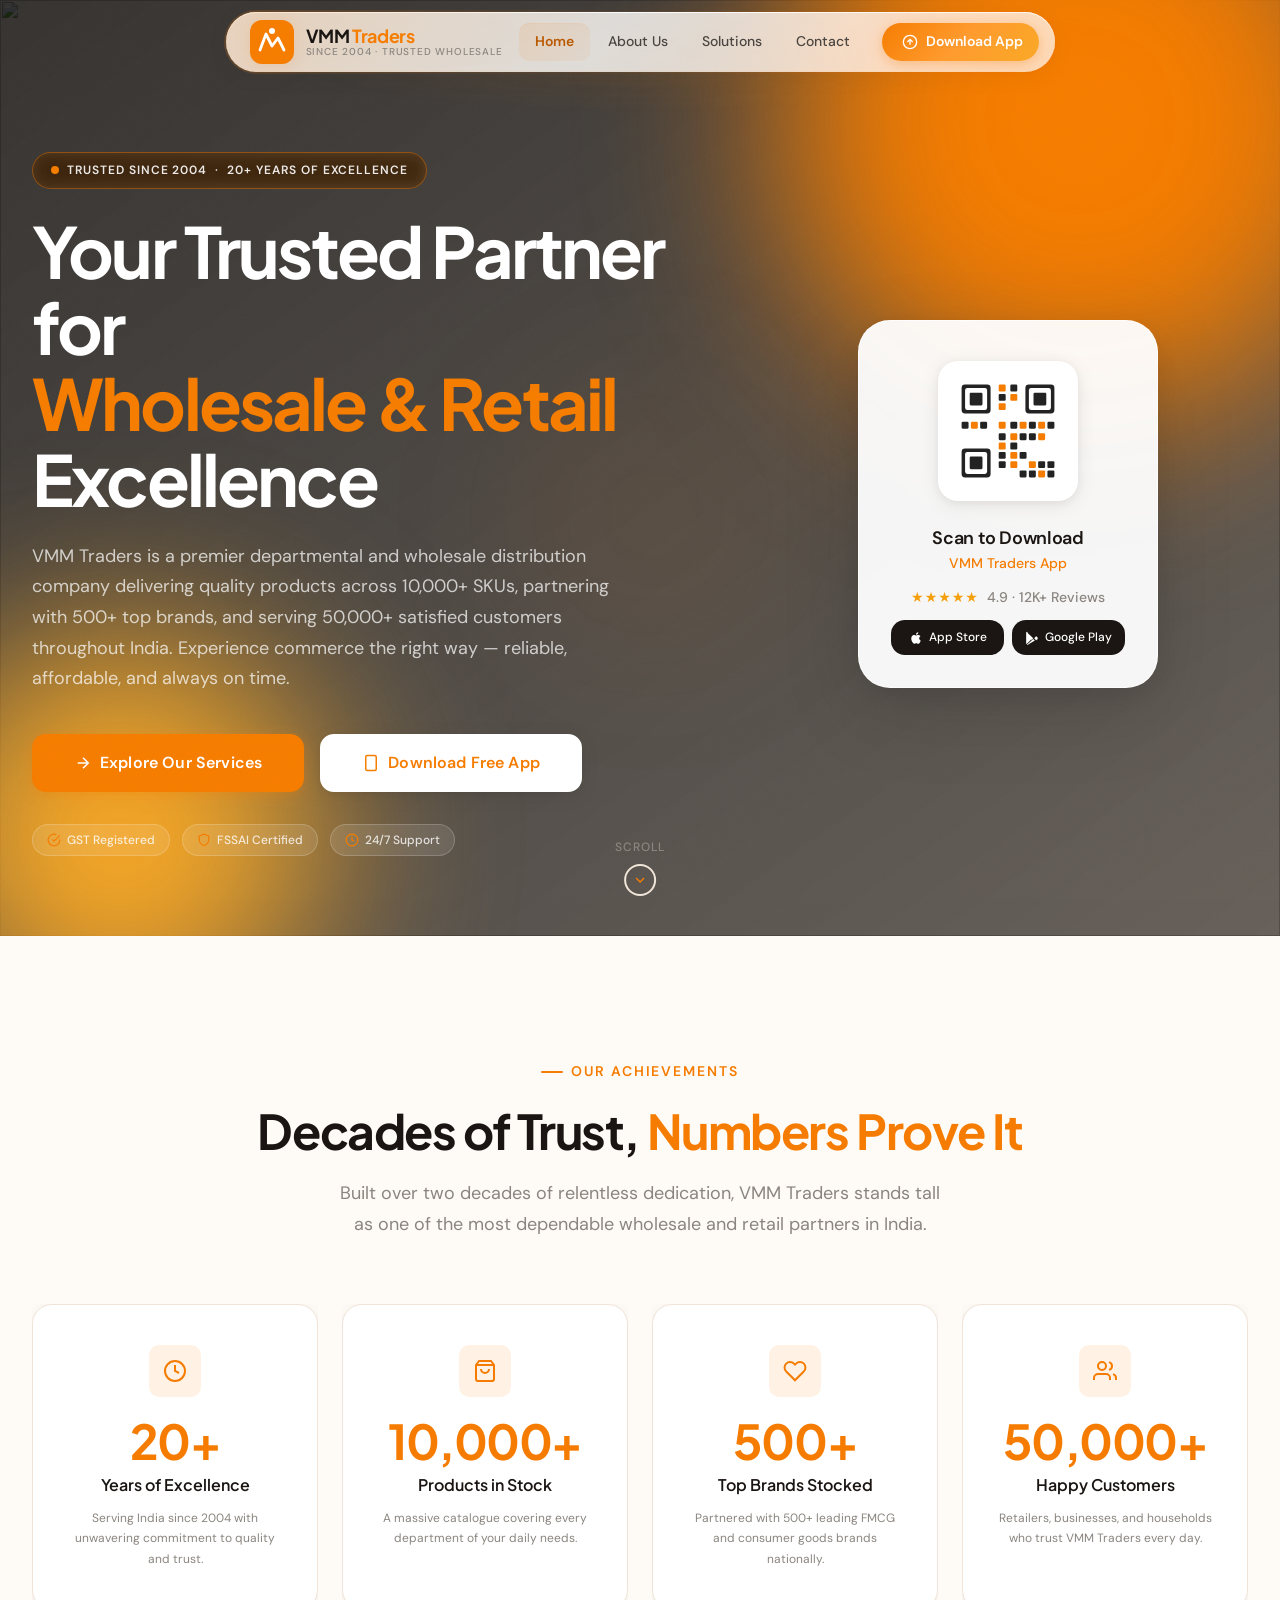
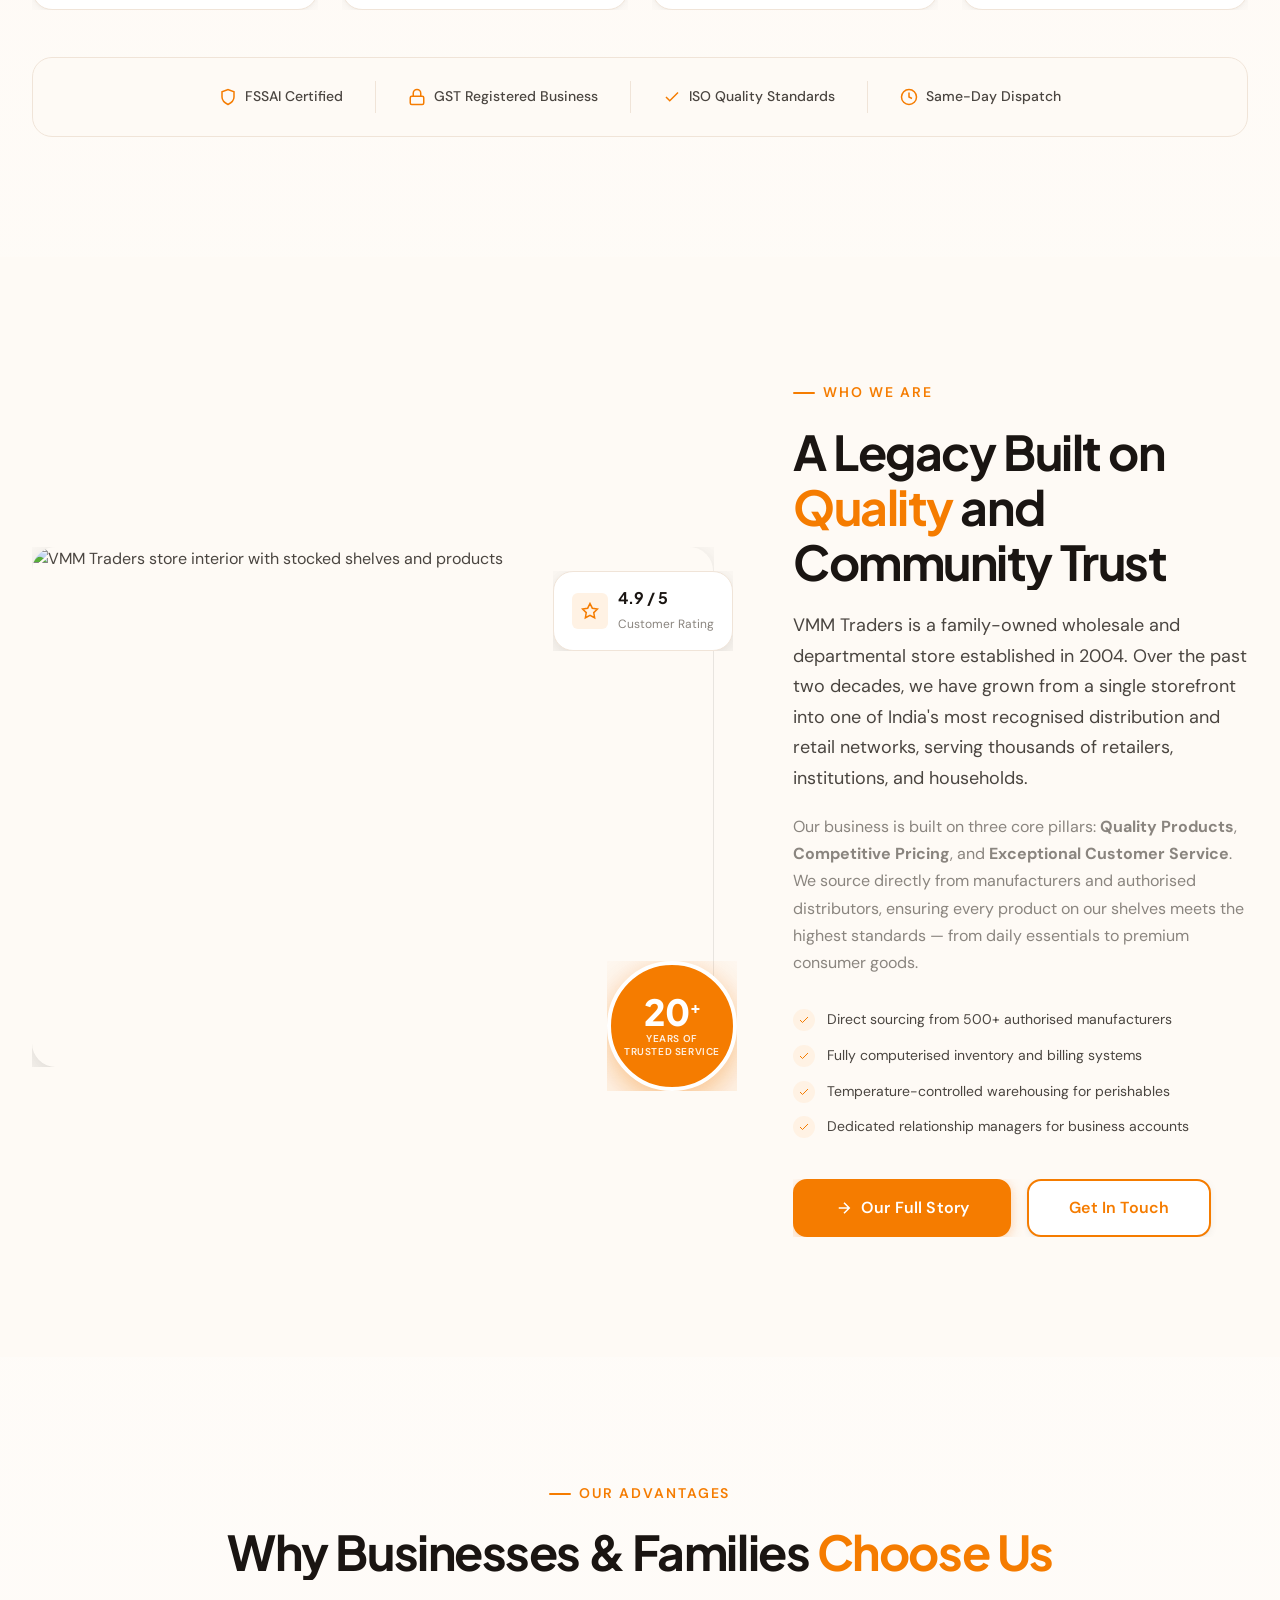
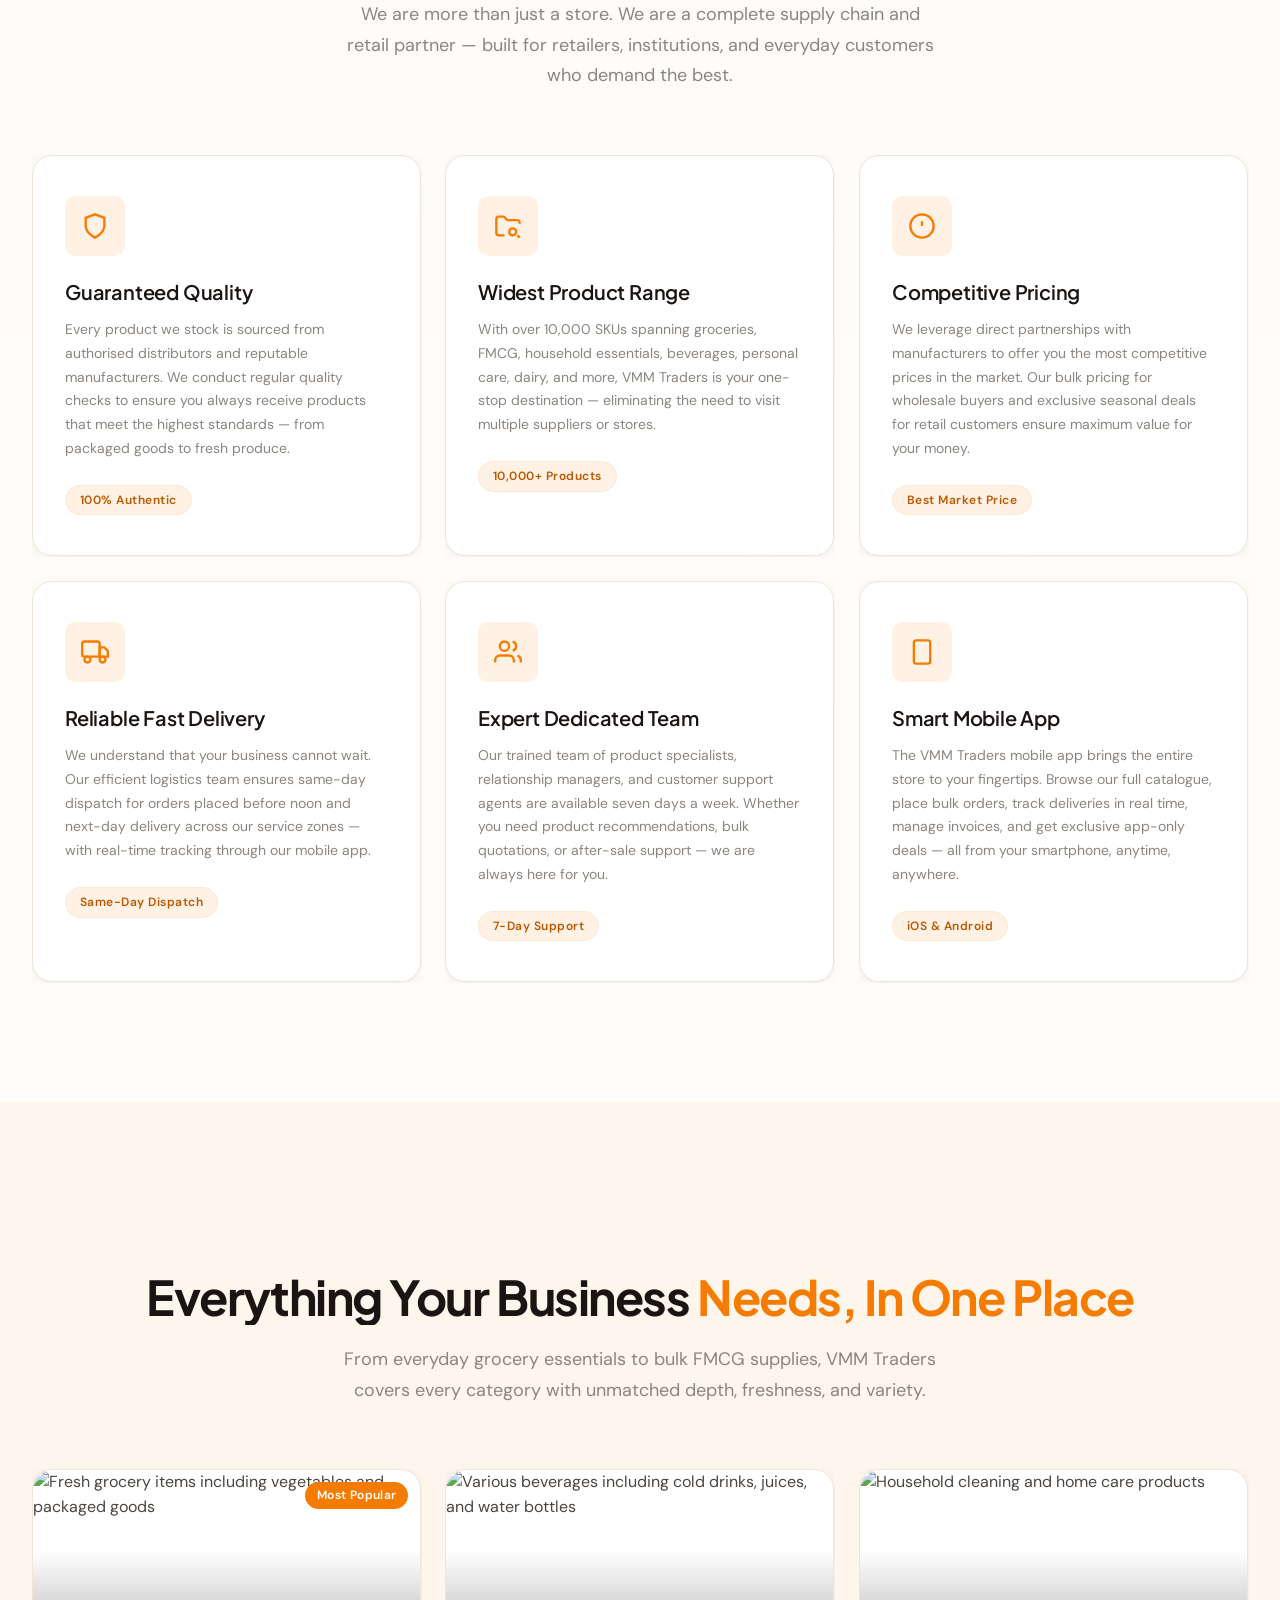
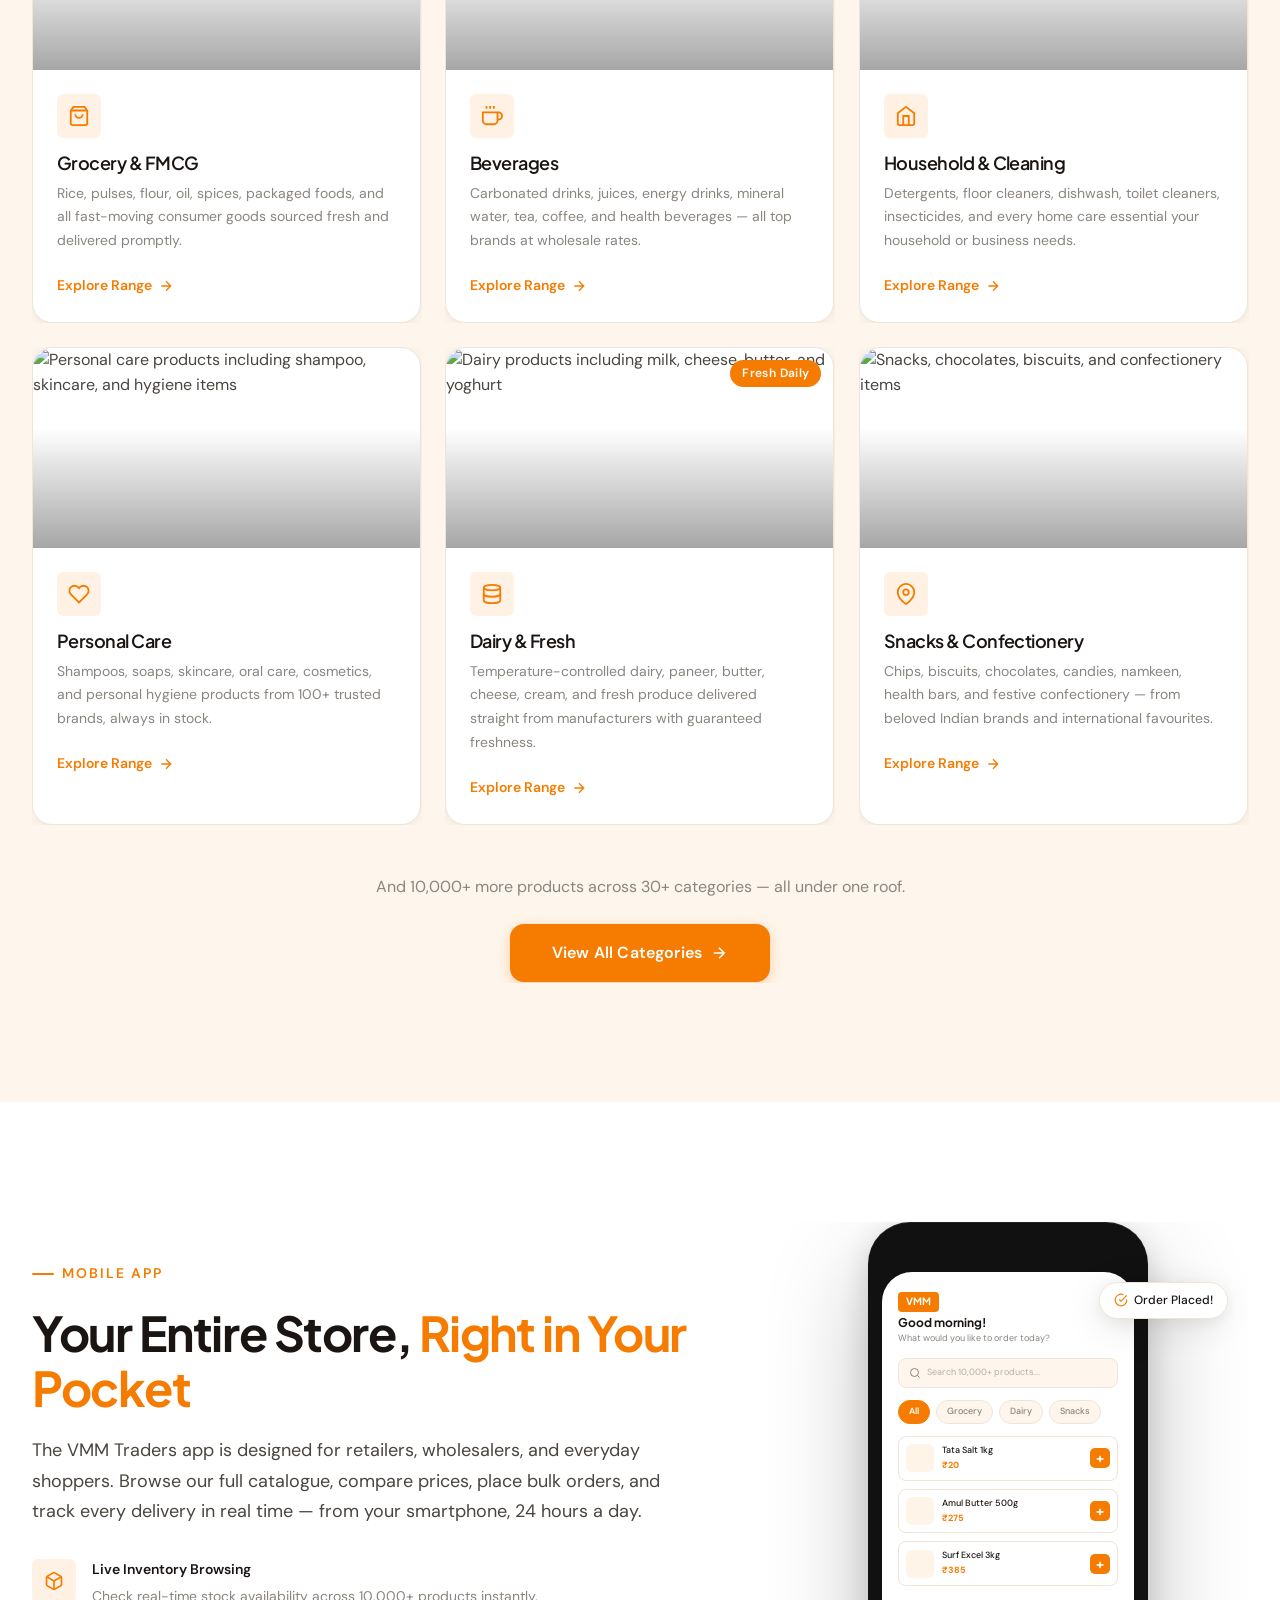
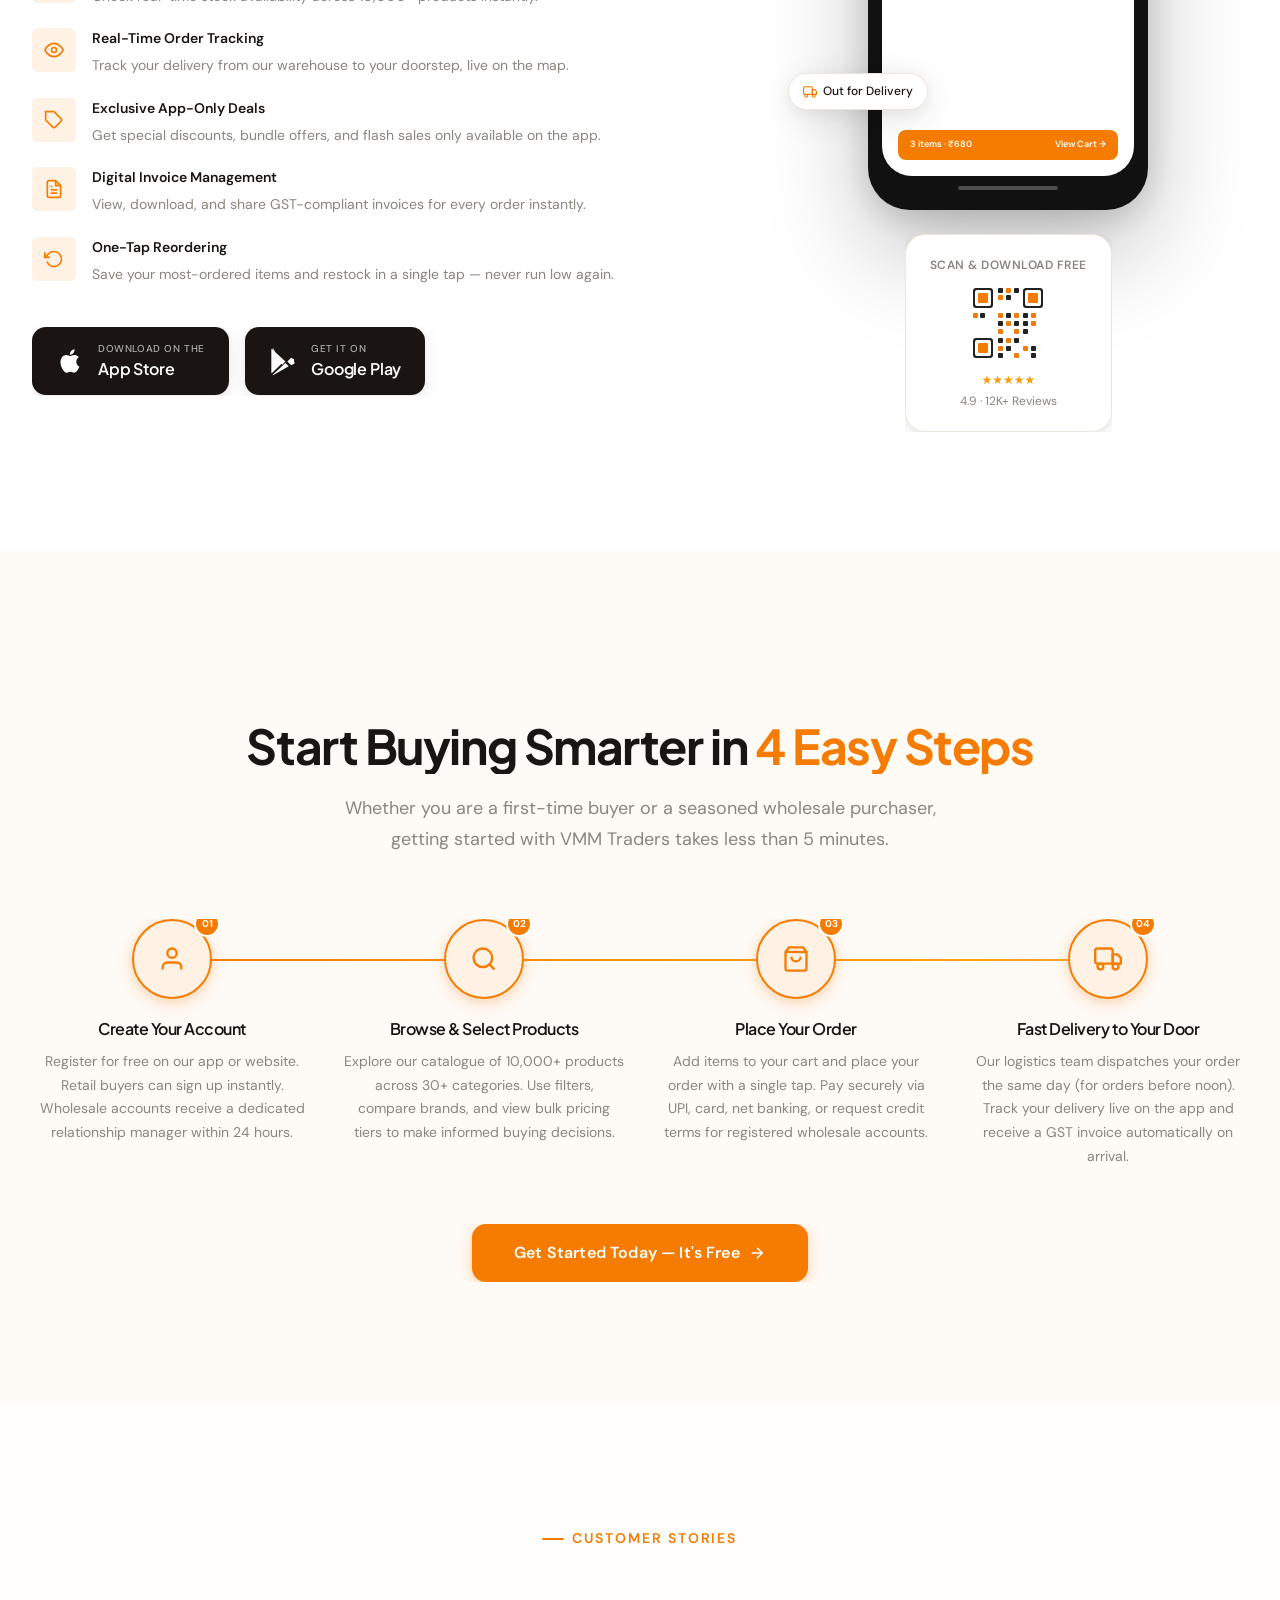
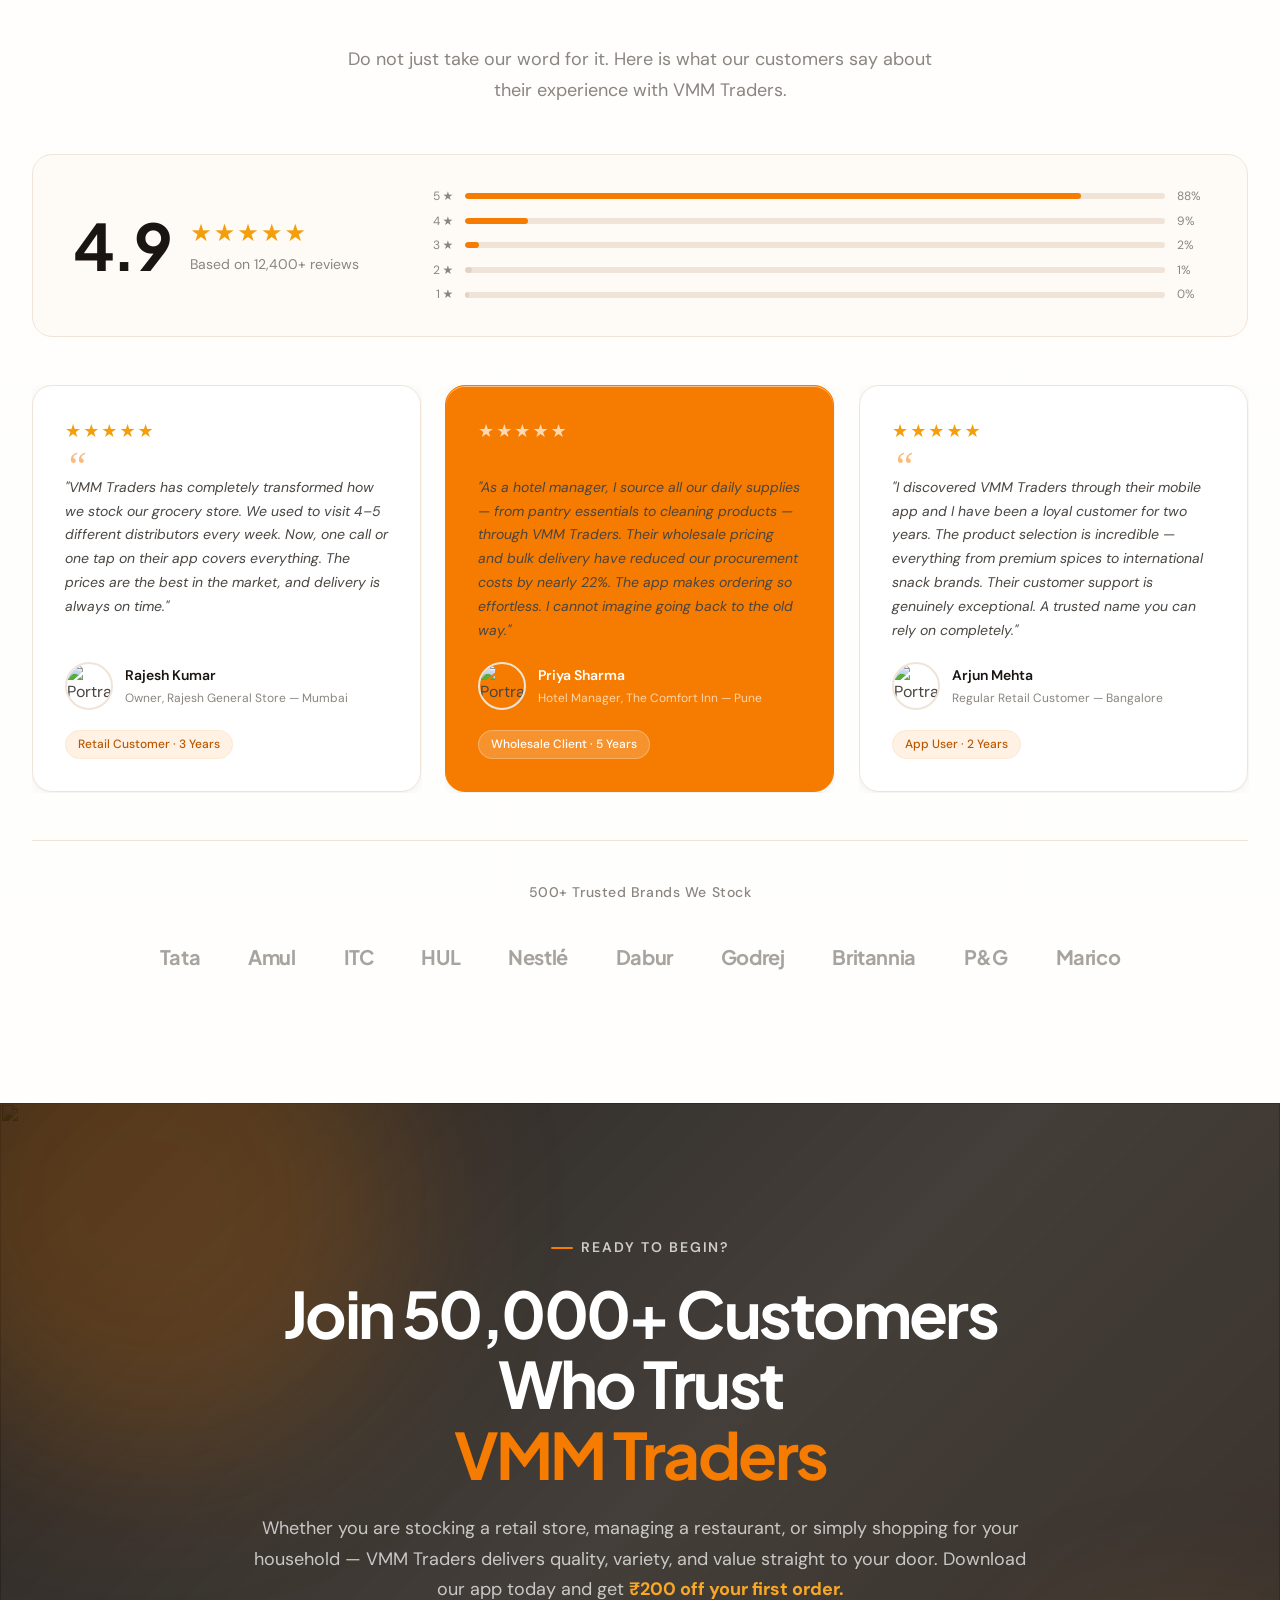
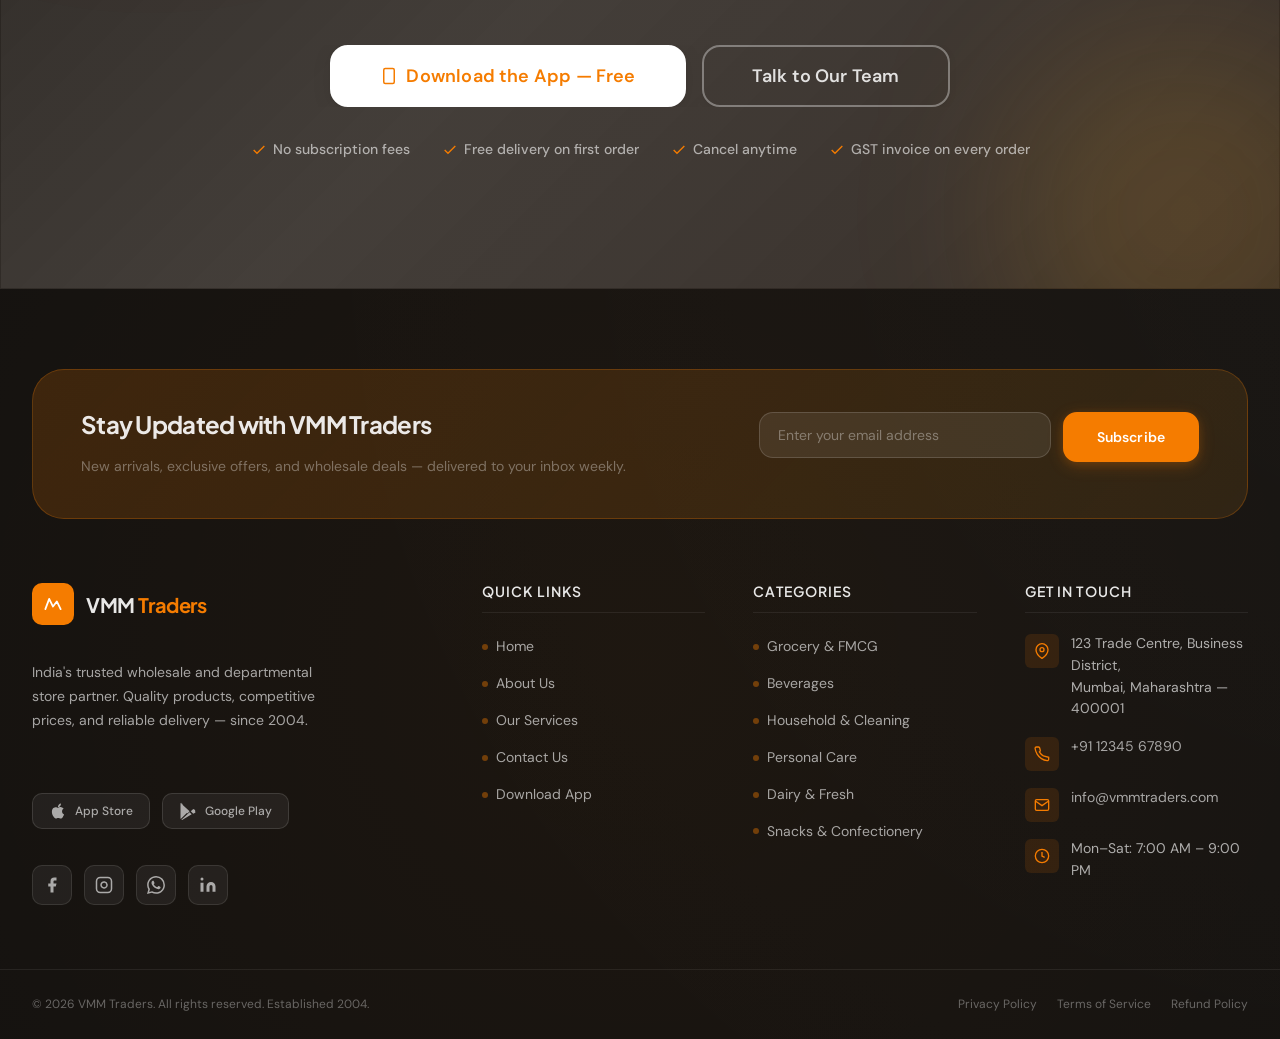
==== index.html @ 5fcf7d18 "first commit" ====
<!DOCTYPE html>
<html lang="en" class="no-js">
<head>
  <meta charset="UTF-8" />
  <meta name="viewport" content="width=device-width, initial-scale=1.0" />
  <meta http-equiv="X-UA-Compatible" content="IE=edge" />

  <!-- ══ SEO ══════════════════════════════════════════════════ -->
  <title>VMM Traders — Your Trusted Wholesale & Retail Partner | Est. 2004</title>
  <meta name="description"
        content="VMM Traders is your trusted wholesale and departmental store partner with 20+ years of experience. 10,000+ products, 500+ top brands, serving 50,000+ customers across India. Download our app today." />
  <meta name="keywords"
        content="VMM Traders, wholesale, retail, departmental store, FMCG, grocery, distribution, bulk supply, India" />
  <meta name="author" content="VMM Traders" />
  <meta name="robots" content="index, follow" />
  <link rel="canonical" href="index.html" />

  <!-- Open Graph -->
  <meta property="og:type"        content="website" />
  <meta property="og:title"       content="VMM Traders — Trusted Wholesale & Retail Partner" />
  <meta property="og:description" content="20+ years of excellence in wholesale distribution and departmental retail. Serving 50,000+ customers with 10,000+ quality products." />
  <meta property="og:url"         content="index.html" />
  <meta property="og:site_name"   content="VMM Traders" />

  <!-- Icons -->
  <link rel="icon" type="image/svg+xml" href="assets/logo/favicon.svg" />
  <link rel="apple-touch-icon"          href="assets/logo/apple-touch-icon.png" />

  <!-- Fonts — Plus Jakarta Sans + DM Sans (design system tokens) -->
  <link rel="preconnect" href="https://fonts.googleapis.com" />
  <link rel="preconnect" href="https://fonts.gstatic.com" crossorigin />
  <link rel="preload" as="style"
        href="https://fonts.googleapis.com/css2?family=Plus+Jakarta+Sans:wght@400;500;600;700;800&family=DM+Sans:wght@400;500;600;700&display=swap" />
  <link rel="stylesheet"
        href="https://fonts.googleapis.com/css2?family=Plus+Jakarta+Sans:wght@400;500;600;700;800&family=DM+Sans:wght@400;500;600;700&display=swap"
        media="print" onload="this.media='all'" />

  <!-- Global Design System -->
  <link rel="stylesheet" href="css/global.css" />
  <link rel="stylesheet" href="css/animations.css" />

  <!-- Page CSS -->
  <link rel="stylesheet" href="css/home.css" />

  <!-- Responsive last -->
  <link rel="stylesheet" href="css/responsive.css" />

  <meta name="theme-color" content="#F57C00" />

  <!-- Preload hero image for LCP -->
  <link rel="preload" as="image"
        href="https://images.unsplash.com/photo-1578916171728-46686eac8d58?w=1800&q=85&fit=crop"
        imagesrcset="https://images.unsplash.com/photo-1578916171728-46686eac8d58?w=600&q=85&fit=crop 600w,
                     https://images.unsplash.com/photo-1578916171728-46686eac8d58?w=1200&q=85&fit=crop 1200w,
                     https://images.unsplash.com/photo-1578916171728-46686eac8d58?w=1800&q=85&fit=crop 1800w"
        imagesizes="(max-width: 768px) 100vw, (max-width: 1200px) 100vw, 100vw" />

  <!-- Noscript fallback for fonts -->
  <noscript>
    <link rel="stylesheet"
          href="https://fonts.googleapis.com/css2?family=Plus+Jakarta+Sans:wght@400;500;600;700;800&family=DM+Sans:wght@400;500;600;700&display=swap" />
  </noscript>
</head>
<body>

  <!-- Grain / noise texture overlay -->
  <div class="grain-overlay" aria-hidden="true"></div>

  <!-- Scroll progress bar -->
  <div id="scroll-progress" class="scroll-progress" aria-hidden="true"></div>

  <!-- Page transition overlay -->
  <div class="page-transition-overlay" id="page-overlay" aria-hidden="true"></div>

  <!-- ══════════════════════════════════════════════════════════
       NAVIGATION (global component)
       ══════════════════════════════════════════════════════════ -->
  <header id="navbar" class="navbar navbar--transparent" role="banner">
    <div class="navbar__inner">

      <!-- Logo -->
      <a href="index.html" class="navbar__logo" aria-label="VMM Traders — Go to homepage">
        <div class="navbar__logo-icon" aria-hidden="true">
          <svg viewBox="0 0 44 44" fill="none" xmlns="http://www.w3.org/2000/svg">
            <rect width="44" height="44" rx="12" fill="#F57C00"/>
            <path d="M10 30L16 14L22 26L28 18L34 30" stroke="white" stroke-width="2.8" stroke-linecap="round" stroke-linejoin="round"/>
            <circle cx="22" cy="11" r="3" fill="white"/>
          </svg>
        </div>
        <div class="navbar__logo-wordmark">
          <span class="navbar__logo-name">VMM <span>Traders</span></span>
          <span class="navbar__logo-tagline">Since 2004 · Trusted Wholesale</span>
        </div>
      </a>

      <!-- Desktop Nav -->
      <nav class="navbar__nav" role="navigation" aria-label="Primary navigation">
        <a href="index.html" class="navbar__link active" aria-current="page" >Home</a>
        <a href="about.html"    class="navbar__link">About Us</a>
        <a href="solutions.html" class="navbar__link">Solutions</a>
        <a href="contact.html"  class="navbar__link">Contact</a>
      </nav>

      <!-- CTA -->
      <a href="#app-section" class="navbar__cta">
        <svg viewBox="0 0 24 24" fill="none" stroke="currentColor" stroke-width="2" aria-hidden="true"><path d="M12 2C6.48 2 2 6.48 2 12s4.48 10 10 10 10-4.48 10-10S17.52 2 12 2z"/><path d="M8 12l4-4 4 4M12 8v8"/></svg>
        Download App
      </a>

      <!-- Hamburger -->
      <button class="navbar__toggle" id="nav-toggle" aria-controls="mobile-menu" aria-expanded="false" aria-label="Open navigation menu">
        <span class="navbar__bar"></span>
        <span class="navbar__bar"></span>
        <span class="navbar__bar"></span>
      </button>

    </div>
  </header>

  <!-- Mobile Menu -->
  <div id="mobile-menu" class="navbar__mobile" role="navigation" aria-label="Mobile navigation" aria-hidden="true">
    <nav class="navbar__mobile-nav">
      <a href="index.html" class="navbar__mobile-link active" aria-current="page" >
        <svg viewBox="0 0 24 24" fill="none" stroke="currentColor" stroke-width="2" aria-hidden="true"><path d="M3 9l9-7 9 7v11a2 2 0 01-2 2H5a2 2 0 01-2-2z"/><polyline points="9 22 9 12 15 12 15 22"/></svg>
        Home
      </a>
      <a href="about.html"    class="navbar__mobile-link">
        <svg viewBox="0 0 24 24" fill="none" stroke="currentColor" stroke-width="2" aria-hidden="true"><circle cx="12" cy="8" r="4"/><path d="M4 20c0-4 3.6-7 8-7s8 3 8 7"/></svg>
        About Us
      </a>
      <a href="solutions.html" class="navbar__mobile-link">
        <svg viewBox="0 0 24 24" fill="none" stroke="currentColor" stroke-width="2" aria-hidden="true"><path d="M21 16V8a2 2 0 00-1-1.73l-7-4a2 2 0 00-2 0l-7 4A2 2 0 003 8v8a2 2 0 001 1.73l7 4a2 2 0 002 0l7-4A2 2 0 0021 16z"/></svg>
        Solutions
      </a>
      <a href="contact.html"  class="navbar__mobile-link">
        <svg viewBox="0 0 24 24" fill="none" stroke="currentColor" stroke-width="2" aria-hidden="true"><path d="M22 16.92v3a2 2 0 01-2.18 2 19.79 19.79 0 01-8.63-3.07A19.5 19.5 0 014.7 12.1a19.79 19.79 0 01-3.07-8.67A2 2 0 013.62 1.5h3a2 2 0 012 1.72 12.84 12.84 0 00.7 2.81 2 2 0 01-.45 2.11L8.09 8.91a16 16 0 006 6z"/></svg>
        Contact
      </a>
      <a href="#app-section" class="btn btn-primary navbar__mobile-cta">
        <svg viewBox="0 0 24 24" fill="none" stroke="currentColor" stroke-width="2" aria-hidden="true"><path d="M12 2C6.48 2 2 6.48 2 12s4.48 10 10 10 10-4.48 10-10S17.52 2 12 2z"/><path d="M8 12l4-4 4 4M12 8v8"/></svg>
        Download App
      </a>
    </nav>
  </div>


  <!-- ══════════════════════════════════════════════════════════
       MAIN CONTENT
       ══════════════════════════════════════════════════════════ -->
  <main id="main-content" role="main">


    <!-- ╔═══════════════════════════════════════════════════════
         §1  HERO SECTION — Full-screen
         ═══════════════════════════════════════════════════════╗ -->
    <section class="hero" aria-label="VMM Traders — Welcome" id="hero">

      <!-- Background image -->
      <div class="hero__bg" aria-hidden="true">
<img
            src="https://images.unsplash.com/photo-1578916171728-46686eac8d58?w=1800&q=85&fit=crop"
            alt=""
            class="hero__bg-img"
            width="1800" height="1200"
            loading="eager"
            fetchpriority="high"
          />
        <div class="hero__overlay anim-gradient-shift"></div>
        <canvas id="hero-three-canvas" class="hero__three-canvas"></canvas>
      </div>

      <!-- Animated decorative orbs -->
      <div class="hero__orbs" aria-hidden="true">
        <div class="hero__orb hero__orb--1"></div>
        <div class="hero__orb hero__orb--2"></div>
        <div class="hero__orb hero__orb--3"></div>
      </div>

      <div class="container hero__container">
        <div class="hero__content-grid">

          <!-- Left: Content -->
          <div class="hero__content">

            <!-- Badge -->
            <div class="hero__badge">
              <span class="hero__badge-dot" aria-hidden="true"></span>
              Trusted Since 2004 &nbsp;·&nbsp; 20+ Years of Excellence
            </div>

            <!-- Headline -->
            <h1 class="hero__headline">
              Your Trusted Partner for
              <span class="hero__headline-highlight">Wholesale &amp; Retail</span>
              Excellence
            </h1>

            <!-- Supporting paragraph -->
            <p class="hero__subtext">
              VMM Traders is a premier departmental and wholesale distribution company delivering
              quality products across 10,000+ SKUs, partnering with 500+ top brands, and serving
              50,000+ satisfied customers throughout India. Experience commerce the right way —
              reliable, affordable, and always on time.
            </p>

            <!-- CTAs -->
            <div class="hero__actions">
              <a href="solutions.html" class="btn btn-primary btn-lg" id="hero-explore-btn">
                <svg viewBox="0 0 24 24" fill="none" stroke="currentColor" stroke-width="2" aria-hidden="true"><path d="M5 12h14M12 5l7 7-7 7"/></svg>
                Explore Our Services
              </a>
              <a href="#app-section" class="btn btn-white btn-lg" id="hero-app-btn">
                <svg viewBox="0 0 24 24" fill="none" stroke="currentColor" stroke-width="2" aria-hidden="true"><rect x="5" y="2" width="14" height="20" rx="2"/><line x1="12" y1="18" x2="12.01" y2="18"/></svg>
                Download Free App
              </a>
            </div>

            <!-- Mini trust pills -->
            <div class="hero__trust">
              <div class="hero__trust-pill">
                <svg viewBox="0 0 24 24" fill="none" stroke="currentColor" stroke-width="2" aria-hidden="true"><path d="M22 11.08V12a10 10 0 11-5.93-9.14"/><polyline points="22 4 12 14.01 9 11.01"/></svg>
                GST Registered
              </div>
              <div class="hero__trust-pill">
                <svg viewBox="0 0 24 24" fill="none" stroke="currentColor" stroke-width="2" aria-hidden="true"><path d="M12 22s8-4 8-10V5l-8-3-8 3v7c0 6 8 10 8 10z"/></svg>
                FSSAI Certified
              </div>
              <div class="hero__trust-pill">
                <svg viewBox="0 0 24 24" fill="none" stroke="currentColor" stroke-width="2" aria-hidden="true"><circle cx="12" cy="12" r="10"/><polyline points="12 6 12 12 16 14"/></svg>
                24/7 Support
              </div>
            </div>

          </div><!-- /hero__content -->

          <!-- Right: Visual -->
          <div class="hero__visual" aria-hidden="true">

            <!-- QR code card — Large & Attractive -->
            <div class="hero__qr-card" data-tilt="true" data-tilt-x="15" data-tilt-y="15">
              <div class="hero__qr-code" aria-label="Scan to download the VMM Traders app">
                <!-- QR Pattern (SVG grid) -->
                <svg viewBox="0 0 100 100" fill="none" xmlns="http://www.w3.org/2000/svg" role="img" aria-label="QR Code to download VMM Traders app">
                  <rect x="10" y="10" width="25" height="25" rx="3" fill="#222"/>
                  <rect x="13" y="13" width="19" height="19" rx="2" fill="white"/>
                  <rect x="17" y="17" width="11" height="11" rx="1" fill="#222"/>
                  <rect x="65" y="10" width="25" height="25" rx="3" fill="#222"/>
                  <rect x="68" y="13" width="19" height="19" rx="2" fill="white"/>
                  <rect x="72" y="17" width="11" height="11" rx="1" fill="#222"/>
                  <rect x="10" y="65" width="25" height="25" rx="3" fill="#222"/>
                  <rect x="13" y="68" width="19" height="19" rx="2" fill="white"/>
                  <rect x="17" y="72" width="11" height="11" rx="1" fill="#222"/>
                  <rect x="42" y="10" width="6" height="6" rx="1" fill="#F57C00"/>
                  <rect x="52" y="10" width="6" height="6" rx="1" fill="#222"/>
                  <rect x="42" y="18" width="6" height="6" rx="1" fill="#222"/>
                  <rect x="52" y="18" width="6" height="6" rx="1" fill="#F57C00"/>
                  <rect x="42" y="26" width="6" height="6" rx="1" fill="#F57C00"/>
                  <rect x="10" y="42" width="6" height="6" rx="1" fill="#222"/>
                  <rect x="18" y="42" width="6" height="6" rx="1" fill="#F57C00"/>
                  <rect x="26" y="42" width="6" height="6" rx="1" fill="#222"/>
                  <rect x="42" y="42" width="6" height="6" rx="1" fill="#F57C00"/>
                  <rect x="52" y="42" width="6" height="6" rx="1" fill="#222"/>
                  <rect x="60" y="42" width="6" height="6" rx="1" fill="#F57C00"/>
                  <rect x="68" y="42" width="6" height="6" rx="1" fill="#222"/>
                  <rect x="76" y="42" width="6" height="6" rx="1" fill="#F57C00"/>
                  <rect x="84" y="42" width="6" height="6" rx="1" fill="#222"/>
                  <rect x="42" y="52" width="6" height="6" rx="1" fill="#222"/>
                  <rect x="52" y="52" width="6" height="6" rx="1" fill="#F57C00"/>
                  <rect x="60" y="52" width="6" height="6" rx="1" fill="#222"/>
                  <rect x="68" y="52" width="6" height="6" rx="1" fill="#222"/>
                  <rect x="76" y="52" width="6" height="6" rx="1" fill="#F57C00"/>
                  <rect x="42" y="60" width="6" height="6" rx="1" fill="#F57C00"/>
                  <rect x="52" y="60" width="6" height="6" rx="1" fill="#222"/>
                  <rect x="42" y="68" width="6" height="6" rx="1" fill="#222"/>
                  <rect x="52" y="68" width="6" height="6" rx="1" fill="#F57C00"/>
                  <rect x="60" y="68" width="6" height="6" rx="1" fill="#222"/>
                  <rect x="68" y="76" width="6" height="6" rx="1" fill="#F57C00"/>
                  <rect x="76" y="76" width="6" height="6" rx="1" fill="#222"/>
                  <rect x="84" y="76" width="6" height="6" rx="1" fill="#222"/>
                  <rect x="42" y="76" width="6" height="6" rx="1" fill="#222"/>
                  <rect x="52" y="76" width="6" height="6" rx="1" fill="#F57C00"/>
                  <rect x="60" y="84" width="6" height="6" rx="1" fill="#222"/>
                  <rect x="68" y="84" width="6" height="6" rx="1" fill="#222"/>
                  <rect x="76" y="84" width="6" height="6" rx="1" fill="#F57C00"/>
                  <rect x="84" y="84" width="6" height="6" rx="1" fill="#222"/>
                </svg>
              </div>
              <div class="hero__qr-body">
                <div class="hero__qr-text">
                  <strong>Scan to Download</strong>
                  <span>VMM Traders App</span>
                </div>
                <div class="hero__qr-rating">
                  <span class="hero__qr-stars" aria-label="5 stars">★★★★★</span>
                  <span class="hero__qr-rating-text">4.9 &middot; 12K+ Reviews</span>
                </div>
                <div class="hero__qr-badges">
                  <span class="hero__qr-badge">
                    <svg viewBox="0 0 24 24" fill="currentColor"><path d="M18.71 19.5c-.83 1.24-1.71 2.45-3.05 2.47-1.34.03-1.77-.79-3.29-.79-1.53 0-2 .77-3.27.82-1.31.05-2.3-1.32-3.14-2.53C4.25 17 2.94 12.45 4.7 9.39c.87-1.52 2.43-2.48 4.12-2.51 1.28-.02 2.5.87 3.29.87.78 0 2.26-1.07 3.8-.91.65.03 2.47.26 3.64 1.98-.09.06-2.17 1.28-2.15 3.81.03 3.02 2.65 4.03 2.68 4.04-.03.07-.42 1.44-1.38 2.83M13 3.5c.73-.83 1.94-1.46 2.94-1.5.13 1.17-.34 2.35-1.04 3.19-.69.85-1.83 1.51-2.95 1.42-.15-1.15.41-2.35 1.05-3.11z"/></svg>
                    App Store
                  </span>
                  <span class="hero__qr-badge">
                    <svg viewBox="0 0 24 24" fill="currentColor"><path d="M3.18 23.76c.3.17.65.2.98.08l12.76-7.37-2.83-2.83-10.91 10.12zm-1.18-2.3V2.54c0-.42.12-.78.32-1.05L13.2 12 2.32 22.51c-.2-.27-.32-.63-.32-1.05zM21.47 10.6l-2.45-1.42-3.27 3.27 3.27 3.27 2.48-1.43c.7-.41.7-1.29-.03-1.69zm-18.29-8.3l10.91 10.13-2.83 2.83L3.52 1.02c-.33-.19-.68-.16-.98.08.14-.08.31-.13.49-.13.37 0 .76.13 1.06.33z"/></svg>
                    Google Play
                  </span>
                </div>
              </div>
            </div>

          </div><!-- /hero__visual -->

        </div><!-- /hero__content-grid -->
      </div><!-- /container -->

      <!-- Scroll indicator -->
      <a href="#stats" class="scroll-indicator" aria-label="Scroll down to see more">
        <span class="scroll-indicator__label">Scroll</span>
        <div class="scroll-indicator__arrow">
          <svg viewBox="0 0 24 24" fill="none" stroke="currentColor" stroke-width="2" aria-hidden="true"><polyline points="6 9 12 15 18 9"/></svg>
        </div>
      </a>

    </section><!-- /hero -->


    <!-- ╔═══════════════════════════════════════════════════════
         §2  TRUST STATISTICS — Animated counters
         ═══════════════════════════════════════════════════════╗ -->
    <section class="stats-section section" id="stats" aria-label="VMM Traders by the numbers">
      <div class="container">

        <div class="stats-section__header text-center reveal">
          <span class="label">Our Achievements</span>
          <h2 class="section-title">Decades of Trust, <span class="highlight">Numbers Prove It</span></h2>
          <p class="section-subtitle mx-auto">
            Built over two decades of relentless dedication, VMM Traders stands tall as one of the most
            dependable wholesale and retail partners in India.
          </p>
        </div>

        <div class="stats-grid" role="list">

          <div class="stat-glass-card reveal" data-delay="1" role="listitem" data-tilt="true" data-tilt-x="8" data-tilt-y="8">
            <div class="stat-glass-card__icon" aria-hidden="true">
              <svg viewBox="0 0 24 24" fill="none" stroke="currentColor" stroke-width="2"><circle cx="12" cy="12" r="10"/><polyline points="12 6 12 12 16 14"/></svg>
            </div>
            <div class="stat-glass-card__number">
              <span data-counter data-target="20" data-suffix="+">0</span>
            </div>
            <div class="stat-glass-card__label">Years of Excellence</div>
            <div class="stat-glass-card__desc">Serving India since 2004 with unwavering commitment to quality and trust.</div>
          </div>

          <div class="stat-glass-card reveal" data-delay="2" role="listitem" data-tilt="true" data-tilt-x="8" data-tilt-y="8">
            <div class="stat-glass-card__icon" aria-hidden="true">
              <svg viewBox="0 0 24 24" fill="none" stroke="currentColor" stroke-width="2"><path d="M6 2L3 6v14a2 2 0 002 2h14a2 2 0 002-2V6l-3-4z"/><line x1="3" y1="6" x2="21" y2="6"/><path d="M16 10a4 4 0 01-8 0"/></svg>
            </div>
            <div class="stat-glass-card__number">
              <span data-counter data-target="10000" data-suffix="+" data-separator=",">0</span>
            </div>
            <div class="stat-glass-card__label">Products in Stock</div>
            <div class="stat-glass-card__desc">A massive catalogue covering every department of your daily needs.</div>
          </div>

          <div class="stat-glass-card reveal" data-delay="3" role="listitem" data-tilt="true" data-tilt-x="8" data-tilt-y="8">
            <div class="stat-glass-card__icon" aria-hidden="true">
              <svg viewBox="0 0 24 24" fill="none" stroke="currentColor" stroke-width="2"><path d="M20.84 4.61a5.5 5.5 0 00-7.78 0L12 5.67l-1.06-1.06a5.5 5.5 0 00-7.78 7.78l1.06 1.06L12 21.23l7.78-7.78 1.06-1.06a5.5 5.5 0 000-7.78z"/></svg>
            </div>
            <div class="stat-glass-card__number">
              <span data-counter data-target="500" data-suffix="+">0</span>
            </div>
            <div class="stat-glass-card__label">Top Brands Stocked</div>
            <div class="stat-glass-card__desc">Partnered with 500+ leading FMCG and consumer goods brands nationally.</div>
          </div>

          <div class="stat-glass-card reveal" data-delay="4" role="listitem" data-tilt="true" data-tilt-x="8" data-tilt-y="8">
            <div class="stat-glass-card__icon" aria-hidden="true">
              <svg viewBox="0 0 24 24" fill="none" stroke="currentColor" stroke-width="2"><path d="M17 21v-2a4 4 0 00-4-4H5a4 4 0 00-4 4v2"/><circle cx="9" cy="7" r="4"/><path d="M23 21v-2a4 4 0 00-3-3.87M16 3.13a4 4 0 010 7.75"/></svg>
            </div>
            <div class="stat-glass-card__number">
              <span data-counter data-target="50000" data-suffix="+" data-separator=",">0</span>
            </div>
            <div class="stat-glass-card__label">Happy Customers</div>
            <div class="stat-glass-card__desc">Retailers, businesses, and households who trust VMM Traders every day.</div>
          </div>

        </div><!-- /stats-grid -->

        <!-- Trust badges row -->
        <div class="stats-trust-row reveal" data-delay="2">
          <div class="stats-trust-item">
            <svg viewBox="0 0 24 24" fill="none" stroke="currentColor" stroke-width="2" aria-hidden="true"><path d="M12 22s8-4 8-10V5l-8-3-8 3v7c0 6 8 10 8 10z"/></svg>
            <span>FSSAI Certified</span>
          </div>
          <div class="stats-trust-divider" aria-hidden="true"></div>
          <div class="stats-trust-item">
            <svg viewBox="0 0 24 24" fill="none" stroke="currentColor" stroke-width="2" aria-hidden="true"><rect x="3" y="11" width="18" height="11" rx="2"/><path d="M7 11V7a5 5 0 0110 0v4"/></svg>
            <span>GST Registered Business</span>
          </div>
          <div class="stats-trust-divider" aria-hidden="true"></div>
          <div class="stats-trust-item">
            <svg viewBox="0 0 24 24" fill="none" stroke="currentColor" stroke-width="2" aria-hidden="true"><polyline points="20 6 9 17 4 12"/></svg>
            <span>ISO Quality Standards</span>
          </div>
          <div class="stats-trust-divider" aria-hidden="true"></div>
          <div class="stats-trust-item">
            <svg viewBox="0 0 24 24" fill="none" stroke="currentColor" stroke-width="2" aria-hidden="true"><circle cx="12" cy="12" r="10"/><polyline points="12 6 12 12 16 14"/></svg>
            <span>Same-Day Dispatch</span>
          </div>
        </div>

      </div>
    </section><!-- /stats -->


    <!-- ╔═══════════════════════════════════════════════════════
         §3  ABOUT PREVIEW — Who we are
         ═══════════════════════════════════════════════════════╗ -->
    <section class="about-preview section section--warm" id="about-preview" aria-label="About VMM Traders">
      <div class="container">
        <div class="about-preview__grid">

          <!-- Image Side -->
          <div class="about-preview__visual">
            <div class="about-preview__img-wrap img-reveal-wrap reveal-left">
              <img
                src="https://images.unsplash.com/photo-1556742049-0cfed4f6a45d?w=760&q=85&fit=crop"
                alt="VMM Traders store interior with stocked shelves and products"
                class="about-preview__img"
                width="760" height="580"
                loading="lazy"
              />
            </div>
            <!-- Experience badge -->
            <div class="about-preview__exp-badge reveal-scale" data-delay="2">
              <span class="about-preview__exp-num">20<sup>+</sup></span>
              <span class="about-preview__exp-text">Years of<br>Trusted Service</span>
            </div>
            <!-- Decoration card -->
            <div class="about-preview__deco-card reveal-scale" data-delay="3">
              <div class="about-preview__deco-icon" aria-hidden="true">
                <svg viewBox="0 0 24 24" fill="none" stroke="currentColor" stroke-width="2"><polygon points="12 2 15.09 8.26 22 9.27 17 14.14 18.18 21.02 12 17.77 5.82 21.02 7 14.14 2 9.27 8.91 8.26 12 2"/></svg>
              </div>
              <div>
                <strong>4.9 / 5</strong>
                <span>Customer Rating</span>
              </div>
            </div>
          </div><!-- /visual -->

          <!-- Content Side -->
          <div class="about-preview__content">
            <span class="label reveal">Who We Are</span>

            <h2 class="section-title reveal" data-delay="1">
              A Legacy Built on <span class="highlight">Quality</span> and Community Trust
            </h2>

            <p class="about-preview__lead reveal" data-delay="2">
              VMM Traders is a family-owned wholesale and departmental store established in 2004.
              Over the past two decades, we have grown from a single storefront into one of India's
              most recognised distribution and retail networks, serving thousands of retailers,
              institutions, and households.
            </p>

            <p class="about-preview__para reveal" data-delay="3">
              Our business is built on three core pillars: <strong>Quality Products</strong>,
              <strong>Competitive Pricing</strong>, and <strong>Exceptional Customer Service</strong>.
              We source directly from manufacturers and authorised distributors, ensuring every product
              on our shelves meets the highest standards — from daily essentials to premium consumer goods.
            </p>

            <!-- Key points -->
            <ul class="about-preview__points reveal" data-delay="3">
              <li class="about-preview__point">
                <span class="about-preview__point-icon" aria-hidden="true">
                  <svg viewBox="0 0 24 24" fill="none" stroke="currentColor" stroke-width="2"><polyline points="20 6 9 17 4 12"/></svg>
                </span>
                Direct sourcing from 500+ authorised manufacturers
              </li>
              <li class="about-preview__point">
                <span class="about-preview__point-icon" aria-hidden="true">
                  <svg viewBox="0 0 24 24" fill="none" stroke="currentColor" stroke-width="2"><polyline points="20 6 9 17 4 12"/></svg>
                </span>
                Fully computerised inventory and billing systems
              </li>
              <li class="about-preview__point">
                <span class="about-preview__point-icon" aria-hidden="true">
                  <svg viewBox="0 0 24 24" fill="none" stroke="currentColor" stroke-width="2"><polyline points="20 6 9 17 4 12"/></svg>
                </span>
                Temperature-controlled warehousing for perishables
              </li>
              <li class="about-preview__point">
                <span class="about-preview__point-icon" aria-hidden="true">
                  <svg viewBox="0 0 24 24" fill="none" stroke="currentColor" stroke-width="2"><polyline points="20 6 9 17 4 12"/></svg>
                </span>
                Dedicated relationship managers for business accounts
              </li>
            </ul>

            <div class="about-preview__actions reveal" data-delay="4">
              <a href="about.html" class="btn btn-primary btn-lg">
                <svg viewBox="0 0 24 24" fill="none" stroke="currentColor" stroke-width="2" aria-hidden="true"><path d="M5 12h14M12 5l7 7-7 7"/></svg>
                Our Full Story
              </a>
              <a href="contact.html" class="btn btn-secondary btn-lg">
                Get In Touch
              </a>
            </div>

          </div><!-- /content -->

        </div><!-- /grid -->
      </div>
    </section><!-- /about-preview -->


    <!-- ╔═══════════════════════════════════════════════════════
         §4  WHY CHOOSE VMM TRADERS
         ═══════════════════════════════════════════════════════╗ -->
    <section class="why-choose section" id="why-choose" aria-label="Why choose VMM Traders">
      <div class="container">

        <div class="why-choose__header text-center">
          <span class="label reveal">Our Advantages</span>
          <h2 class="section-title reveal" data-delay="1">
              Why Businesses &amp; Families <span class="highlight">Choose Us</span>
          </h2>
          <p class="section-subtitle mx-auto text-center reveal" data-delay="2">
            We are more than just a store. We are a complete supply chain and retail partner
            — built for retailers, institutions, and everyday customers who demand the best.
          </p>
        </div>

        <div class="why-choose__grid" role="list">

          <article class="why-card reveal" data-delay="1" role="listitem">
            <div class="why-card__icon" aria-hidden="true">
              <svg viewBox="0 0 24 24" fill="none" stroke="currentColor" stroke-width="2"><path d="M12 22s8-4 8-10V5l-8-3-8 3v7c0 6 8 10 8 10z"/></svg>
            </div>
            <h3 class="why-card__title">Guaranteed Quality</h3>
            <p class="why-card__desc">
              Every product we stock is sourced from authorised distributors and reputable manufacturers.
              We conduct regular quality checks to ensure you always receive products that meet the highest
              standards — from packaged goods to fresh produce.
            </p>
            <div class="why-card__tag">100% Authentic</div>
          </article>

          <article class="why-card reveal" data-delay="2" role="listitem">
            <div class="why-card__icon" aria-hidden="true">
              <svg viewBox="0 0 24 24" fill="none" stroke="currentColor" stroke-width="2"><path d="M9 20H4a2 2 0 01-2-2V6a2 2 0 012-2h3.93a2 2 0 011.66.9l.82 1.2a2 2 0 001.66.9H20a2 2 0 012 2v1"/><circle cx="16" cy="17" r="3"/><path d="M22 22l-2-2"/></svg>
            </div>
            <h3 class="why-card__title">Widest Product Range</h3>
            <p class="why-card__desc">
              With over 10,000 SKUs spanning groceries, FMCG, household essentials, beverages, personal care,
              dairy, and more, VMM Traders is your one-stop destination — eliminating the need to visit
              multiple suppliers or stores.
            </p>
            <div class="why-card__tag">10,000+ Products</div>
          </article>

          <article class="why-card reveal" data-delay="3" role="listitem">
            <div class="why-card__icon" aria-hidden="true">
              <svg viewBox="0 0 24 24" fill="none" stroke="currentColor" stroke-width="2"><circle cx="12" cy="12" r="10"/><line x1="12" y1="8" x2="12" y2="12"/><line x1="12" y1="16" x2="12.01" y2="16"/></svg>
            </div>
            <h3 class="why-card__title">Competitive Pricing</h3>
            <p class="why-card__desc">
              We leverage direct partnerships with manufacturers to offer you the most competitive prices
              in the market. Our bulk pricing for wholesale buyers and exclusive seasonal deals for retail
              customers ensure maximum value for your money.
            </p>
            <div class="why-card__tag">Best Market Price</div>
          </article>

          <article class="why-card reveal" data-delay="1" role="listitem">
            <div class="why-card__icon" aria-hidden="true">
              <svg viewBox="0 0 24 24" fill="none" stroke="currentColor" stroke-width="2"><rect x="1" y="3" width="15" height="13" rx="2"/><polygon points="16 8 20 8 23 11 23 16 16 16 16 8"/><circle cx="5.5" cy="18.5" r="2.5"/><circle cx="18.5" cy="18.5" r="2.5"/></svg>
            </div>
            <h3 class="why-card__title">Reliable Fast Delivery</h3>
            <p class="why-card__desc">
              We understand that your business cannot wait. Our efficient logistics team ensures same-day
              dispatch for orders placed before noon and next-day delivery across our service zones —
              with real-time tracking through our mobile app.
            </p>
            <div class="why-card__tag">Same-Day Dispatch</div>
          </article>

          <article class="why-card reveal" data-delay="2" role="listitem">
            <div class="why-card__icon" aria-hidden="true">
              <svg viewBox="0 0 24 24" fill="none" stroke="currentColor" stroke-width="2"><path d="M17 21v-2a4 4 0 00-4-4H5a4 4 0 00-4 4v2"/><circle cx="9" cy="7" r="4"/><path d="M23 21v-2a4 4 0 00-3-3.87M16 3.13a4 4 0 010 7.75"/></svg>
            </div>
            <h3 class="why-card__title">Expert Dedicated Team</h3>
            <p class="why-card__desc">
              Our trained team of product specialists, relationship managers, and customer support agents
              are available seven days a week. Whether you need product recommendations, bulk quotations,
              or after-sale support — we are always here for you.
            </p>
            <div class="why-card__tag">7-Day Support</div>
          </article>

          <article class="why-card reveal" data-delay="3" role="listitem">
            <div class="why-card__icon" aria-hidden="true">
              <svg viewBox="0 0 24 24" fill="none" stroke="currentColor" stroke-width="2"><rect x="5" y="2" width="14" height="20" rx="2"/><line x1="12" y1="18" x2="12.01" y2="18"/></svg>
            </div>
            <h3 class="why-card__title">Smart Mobile App</h3>
            <p class="why-card__desc">
              The VMM Traders mobile app brings the entire store to your fingertips. Browse our full
              catalogue, place bulk orders, track deliveries in real time, manage invoices, and get
              exclusive app-only deals — all from your smartphone, anytime, anywhere.
            </p>
            <div class="why-card__tag">iOS &amp; Android</div>
          </article>

        </div><!-- /why-choose__grid -->

      </div>
    </section><!-- /why-choose -->


    <!-- ╔═══════════════════════════════════════════════════════
         §5  PRODUCT & SERVICE CATEGORIES
         ═══════════════════════════════════════════════════════╗ -->
    <section class="categories section section--cream" id="categories" aria-label="Product and service categories">
      <div class="container">

        <div class="categories__header text-center">
          <span class="label reveal">What We Offer</span>
          <h2 class="section-title reveal" data-delay="1">
              Everything Your Business <span class="highlight">Needs, In One Place</span>
          </h2>
          <p class="section-subtitle mx-auto text-center reveal" data-delay="2">
            From everyday grocery essentials to bulk FMCG supplies, VMM Traders covers every
            category with unmatched depth, freshness, and variety.
          </p>
        </div>

        <div class="categories__grid" role="list">

          <!-- Grocery & FMCG -->
          <article class="cat-card reveal" data-delay="1" role="listitem">
            <div class="cat-card__img-wrap">
              <img
                src="https://images.unsplash.com/photo-1542838132-92c53300491e?w=600&q=80&fit=crop"
                alt="Fresh grocery items including vegetables and packaged goods"
                class="cat-card__img"
                width="600" height="400"
                loading="lazy"
              />
              <div class="cat-card__overlay" aria-hidden="true"></div>
              <div class="cat-card__badge">Most Popular</div>
            </div>
            <div class="cat-card__body">
              <div class="cat-card__icon" aria-hidden="true">
                <svg viewBox="0 0 24 24" fill="none" stroke="currentColor" stroke-width="2"><path d="M6 2L3 6v14a2 2 0 002 2h14a2 2 0 002-2V6l-3-4z"/><line x1="3" y1="6" x2="21" y2="6"/><path d="M16 10a4 4 0 01-8 0"/></svg>
              </div>
              <h3 class="cat-card__title">Grocery &amp; FMCG</h3>
              <p class="cat-card__desc">Rice, pulses, flour, oil, spices, packaged foods, and all fast-moving consumer goods sourced fresh and delivered promptly.</p>
              <a href="solutions.html" class="cat-card__link" aria-label="Explore grocery and FMCG products">
                Explore Range
                <svg viewBox="0 0 24 24" fill="none" stroke="currentColor" stroke-width="2" aria-hidden="true"><path d="M5 12h14M12 5l7 7-7 7"/></svg>
              </a>
            </div>
          </article>

          <!-- Beverages -->
          <article class="cat-card reveal" data-delay="2" role="listitem">
            <div class="cat-card__img-wrap">
              <img
                src="https://images.unsplash.com/photo-1544145945-f90425340c7e?w=600&q=80&fit=crop"
                alt="Various beverages including cold drinks, juices, and water bottles"
                class="cat-card__img"
                width="600" height="400"
                loading="lazy"
              />
              <div class="cat-card__overlay" aria-hidden="true"></div>
            </div>
            <div class="cat-card__body">
              <div class="cat-card__icon" aria-hidden="true">
                <svg viewBox="0 0 24 24" fill="none" stroke="currentColor" stroke-width="2"><path d="M18 8h1a4 4 0 010 8h-1"/><path d="M2 8h16v9a4 4 0 01-4 4H6a4 4 0 01-4-4V8z"/><line x1="6" y1="1" x2="6" y2="4"/><line x1="10" y1="1" x2="10" y2="4"/><line x1="14" y1="1" x2="14" y2="4"/></svg>
              </div>
              <h3 class="cat-card__title">Beverages</h3>
              <p class="cat-card__desc">Carbonated drinks, juices, energy drinks, mineral water, tea, coffee, and health beverages — all top brands at wholesale rates.</p>
              <a href="solutions.html" class="cat-card__link" aria-label="Explore beverages category">
                Explore Range
                <svg viewBox="0 0 24 24" fill="none" stroke="currentColor" stroke-width="2" aria-hidden="true"><path d="M5 12h14M12 5l7 7-7 7"/></svg>
              </a>
            </div>
          </article>

          <!-- Household Items -->
          <article class="cat-card reveal" data-delay="3" role="listitem">
            <div class="cat-card__img-wrap">
              <img
                src="https://images.unsplash.com/photo-1563453392212-326f5e854473?w=600&q=80&fit=crop"
                alt="Household cleaning and home care products"
                class="cat-card__img"
                width="600" height="400"
                loading="lazy"
              />
              <div class="cat-card__overlay" aria-hidden="true"></div>
            </div>
            <div class="cat-card__body">
              <div class="cat-card__icon" aria-hidden="true">
                <svg viewBox="0 0 24 24" fill="none" stroke="currentColor" stroke-width="2"><path d="M3 9l9-7 9 7v11a2 2 0 01-2 2H5a2 2 0 01-2-2z"/><polyline points="9 22 9 12 15 12 15 22"/></svg>
              </div>
              <h3 class="cat-card__title">Household &amp; Cleaning</h3>
              <p class="cat-card__desc">Detergents, floor cleaners, dishwash, toilet cleaners, insecticides, and every home care essential your household or business needs.</p>
              <a href="solutions.html" class="cat-card__link" aria-label="Explore household products">
                Explore Range
                <svg viewBox="0 0 24 24" fill="none" stroke="currentColor" stroke-width="2" aria-hidden="true"><path d="M5 12h14M12 5l7 7-7 7"/></svg>
              </a>
            </div>
          </article>

          <!-- Personal Care -->
          <article class="cat-card reveal" data-delay="1" role="listitem">
            <div class="cat-card__img-wrap">
              <img
                src="https://images.unsplash.com/photo-1571781926291-c477ebfd024b?w=600&q=80&fit=crop"
                alt="Personal care products including shampoo, skincare, and hygiene items"
                class="cat-card__img"
                width="600" height="400"
                loading="lazy"
              />
              <div class="cat-card__overlay" aria-hidden="true"></div>
            </div>
            <div class="cat-card__body">
              <div class="cat-card__icon" aria-hidden="true">
                <svg viewBox="0 0 24 24" fill="none" stroke="currentColor" stroke-width="2"><path d="M20.84 4.61a5.5 5.5 0 00-7.78 0L12 5.67l-1.06-1.06a5.5 5.5 0 00-7.78 7.78l1.06 1.06L12 21.23l7.78-7.78 1.06-1.06a5.5 5.5 0 000-7.78z"/></svg>
              </div>
              <h3 class="cat-card__title">Personal Care</h3>
              <p class="cat-card__desc">Shampoos, soaps, skincare, oral care, cosmetics, and personal hygiene products from 100+ trusted brands, always in stock.</p>
              <a href="solutions.html" class="cat-card__link" aria-label="Explore personal care products">
                Explore Range
                <svg viewBox="0 0 24 24" fill="none" stroke="currentColor" stroke-width="2" aria-hidden="true"><path d="M5 12h14M12 5l7 7-7 7"/></svg>
              </a>
            </div>
          </article>

          <!-- Dairy & Fresh -->
          <article class="cat-card reveal" data-delay="2" role="listitem">
            <div class="cat-card__img-wrap">
              <img
                src="https://images.unsplash.com/photo-1550583724-b2692b85b150?w=600&q=80&fit=crop"
                alt="Dairy products including milk, cheese, butter, and yoghurt"
                class="cat-card__img"
                width="600" height="400"
                loading="lazy"
              />
              <div class="cat-card__overlay" aria-hidden="true"></div>
              <div class="cat-card__badge">Fresh Daily</div>
            </div>
            <div class="cat-card__body">
              <div class="cat-card__icon" aria-hidden="true">
                <svg viewBox="0 0 24 24" fill="none" stroke="currentColor" stroke-width="2"><ellipse cx="12" cy="5" rx="9" ry="3"/><path d="M3 5v14c0 1.66 4.03 3 9 3s9-1.34 9-3V5"/><path d="M3 12c0 1.66 4.03 3 9 3s9-1.34 9-3"/></svg>
              </div>
              <h3 class="cat-card__title">Dairy &amp; Fresh</h3>
              <p class="cat-card__desc">Temperature-controlled dairy, paneer, butter, cheese, cream, and fresh produce delivered straight from manufacturers with guaranteed freshness.</p>
              <a href="solutions.html" class="cat-card__link" aria-label="Explore dairy and fresh products">
                Explore Range
                <svg viewBox="0 0 24 24" fill="none" stroke="currentColor" stroke-width="2" aria-hidden="true"><path d="M5 12h14M12 5l7 7-7 7"/></svg>
              </a>
            </div>
          </article>

          <!-- Snacks & Confectionery -->
          <article class="cat-card reveal" data-delay="3" role="listitem">
            <div class="cat-card__img-wrap">
              <img
                src="https://images.unsplash.com/photo-1621939514649-280e2ee25f60?w=600&q=80&fit=crop"
                alt="Snacks, chocolates, biscuits, and confectionery items"
                class="cat-card__img"
                width="600" height="400"
                loading="lazy"
              />
              <div class="cat-card__overlay" aria-hidden="true"></div>
            </div>
            <div class="cat-card__body">
              <div class="cat-card__icon" aria-hidden="true">
                <svg viewBox="0 0 24 24" fill="none" stroke="currentColor" stroke-width="2"><path d="M21 10c0 7-9 13-9 13S3 17 3 10a9 9 0 0118 0z"/><circle cx="12" cy="10" r="3"/></svg>
              </div>
              <h3 class="cat-card__title">Snacks &amp; Confectionery</h3>
              <p class="cat-card__desc">Chips, biscuits, chocolates, candies, namkeen, health bars, and festive confectionery — from beloved Indian brands and international favourites.</p>
              <a href="solutions.html" class="cat-card__link" aria-label="Explore snacks and confectionery">
                Explore Range
                <svg viewBox="0 0 24 24" fill="none" stroke="currentColor" stroke-width="2" aria-hidden="true"><path d="M5 12h14M12 5l7 7-7 7"/></svg>
              </a>
            </div>
          </article>

        </div><!-- /categories__grid -->

        <div class="categories__footer text-center reveal" data-delay="2">
          <p class="text-muted mb-6">And 10,000+ more products across 30+ categories — all under one roof.</p>
          <a href="solutions.html" class="btn btn-primary btn-lg">
            View All Categories
            <svg viewBox="0 0 24 24" fill="none" stroke="currentColor" stroke-width="2" aria-hidden="true"><path d="M5 12h14M12 5l7 7-7 7"/></svg>
          </a>
        </div>

      </div>
    </section><!-- /categories -->


    <!-- ╔═══════════════════════════════════════════════════════
         §6  MOBILE APP SHOWCASE
         ═══════════════════════════════════════════════════════╗ -->
    <section class="app-section section" id="app-section" aria-label="Download the VMM Traders mobile app">
      <div class="container">
        <div class="app-section__grid">

          <!-- Left: Content -->
          <div class="app-section__content">
            <span class="label reveal">Mobile App</span>

            <h2 class="section-title reveal" data-delay="1">
              Your Entire Store, <span class="highlight">Right in Your Pocket</span>
            </h2>

            <p class="app-section__intro reveal" data-delay="2">
              The VMM Traders app is designed for retailers, wholesalers, and everyday shoppers.
              Browse our full catalogue, compare prices, place bulk orders, and track every delivery
              in real time — from your smartphone, 24 hours a day.
            </p>

            <!-- App Features list -->
            <ul class="app-features reveal" data-delay="3">
              <li class="app-feature">
                <div class="app-feature__icon" aria-hidden="true">
                  <svg viewBox="0 0 24 24" fill="none" stroke="currentColor" stroke-width="2"><path d="M21 16V8a2 2 0 00-1-1.73l-7-4a2 2 0 00-2 0l-7 4A2 2 0 003 8v8a2 2 0 001 1.73l7 4a2 2 0 002 0l7-4A2 2 0 0021 16z"/><polyline points="3.27 6.96 12 12.01 20.73 6.96"/><line x1="12" y1="22.08" x2="12" y2="12"/></svg>
                </div>
                <div class="app-feature__text">
                  <strong>Live Inventory Browsing</strong>
                  <span>Check real-time stock availability across 10,000+ products instantly.</span>
                </div>
              </li>
              <li class="app-feature">
                <div class="app-feature__icon" aria-hidden="true">
                  <svg viewBox="0 0 24 24" fill="none" stroke="currentColor" stroke-width="2"><path d="M1 12s4-8 11-8 11 8 11 8-4 8-11 8-11-8-11-8z"/><circle cx="12" cy="12" r="3"/></svg>
                </div>
                <div class="app-feature__text">
                  <strong>Real-Time Order Tracking</strong>
                  <span>Track your delivery from our warehouse to your doorstep, live on the map.</span>
                </div>
              </li>
              <li class="app-feature">
                <div class="app-feature__icon" aria-hidden="true">
                  <svg viewBox="0 0 24 24" fill="none" stroke="currentColor" stroke-width="2"><path d="M20.59 13.41l-7.17 7.17a2 2 0 01-2.83 0L2 12V2h10l8.59 8.59a2 2 0 010 2.82z"/><line x1="7" y1="7" x2="7.01" y2="7"/></svg>
                </div>
                <div class="app-feature__text">
                  <strong>Exclusive App-Only Deals</strong>
                  <span>Get special discounts, bundle offers, and flash sales only available on the app.</span>
                </div>
              </li>
              <li class="app-feature">
                <div class="app-feature__icon" aria-hidden="true">
                  <svg viewBox="0 0 24 24" fill="none" stroke="currentColor" stroke-width="2"><path d="M14 2H6a2 2 0 00-2 2v16a2 2 0 002 2h12a2 2 0 002-2V8z"/><polyline points="14 2 14 8 20 8"/><line x1="16" y1="13" x2="8" y2="13"/><line x1="16" y1="17" x2="8" y2="17"/><polyline points="10 9 9 9 8 9"/></svg>
                </div>
                <div class="app-feature__text">
                  <strong>Digital Invoice Management</strong>
                  <span>View, download, and share GST-compliant invoices for every order instantly.</span>
                </div>
              </li>
              <li class="app-feature">
                <div class="app-feature__icon" aria-hidden="true">
                  <svg viewBox="0 0 24 24" fill="none" stroke="currentColor" stroke-width="2"><polyline points="1 4 1 10 7 10"/><path d="M3.51 15a9 9 0 102.13-9.36L1 10"/></svg>
                </div>
                <div class="app-feature__text">
                  <strong>One-Tap Reordering</strong>
                  <span>Save your most-ordered items and restock in a single tap — never run low again.</span>
                </div>
              </li>
            </ul>

            <!-- Download buttons -->
            <div class="app-download-btns reveal" data-delay="4">
              <a href="#" class="app-store-btn" aria-label="Download VMM Traders on the App Store">
                <div class="app-store-btn__icon" aria-hidden="true">
                  <svg viewBox="0 0 24 24" fill="currentColor" aria-hidden="true"><path d="M18.71 19.5c-.83 1.24-1.71 2.45-3.05 2.47-1.34.03-1.77-.79-3.29-.79-1.53 0-2 .77-3.27.82-1.31.05-2.3-1.32-3.14-2.53C4.25 17 2.94 12.45 4.7 9.39c.87-1.52 2.43-2.48 4.12-2.51 1.28-.02 2.5.87 3.29.87.78 0 2.26-1.07 3.8-.91.65.03 2.47.26 3.64 1.98-.09.06-2.17 1.28-2.15 3.81.03 3.02 2.65 4.03 2.68 4.04-.03.07-.42 1.44-1.38 2.83M13 3.5c.73-.83 1.94-1.46 2.94-1.5.13 1.17-.34 2.35-1.04 3.19-.69.85-1.83 1.51-2.95 1.42-.15-1.15.41-2.35 1.05-3.11z"/></svg>
                </div>
                <div class="app-store-btn__text">
                  <span class="app-store-btn__sub">Download on the</span>
                  <span class="app-store-btn__name">App Store</span>
                </div>
              </a>
              <a href="#" class="app-store-btn" aria-label="Get VMM Traders on Google Play">
                <div class="app-store-btn__icon" aria-hidden="true">
                  <svg viewBox="0 0 24 24" fill="currentColor" aria-hidden="true"><path d="M3.18 23.76c.3.17.65.2.98.08l12.76-7.37-2.83-2.83-10.91 10.12zm-1.18-2.3V2.54c0-.42.12-.78.32-1.05L13.2 12 2.32 22.51c-.2-.27-.32-.63-.32-1.05zM21.47 10.6l-2.45-1.42-3.27 3.27 3.27 3.27 2.48-1.43c.7-.41.7-1.29-.03-1.69zm-18.29-8.3l10.91 10.13-2.83 2.83L3.52 1.02c-.33-.19-.68-.16-.98.08.14-.08.31-.13.49-.13.37 0 .76.13 1.06.33.07.05.13.1.19.15z"/></svg>
                </div>
                <div class="app-store-btn__text">
                  <span class="app-store-btn__sub">Get it on</span>
                  <span class="app-store-btn__name">Google Play</span>
                </div>
              </a>
            </div>

          </div><!-- /app-section__content -->

          <!-- Right: Phone mockup + QR -->
          <div class="app-section__visual reveal-right" data-delay="1">
            <div class="app-mockup">
              <!-- Phone frame -->
              <div class="app-phone" aria-hidden="true">
                <div class="app-phone__frame">
                  <div class="app-phone__notch"></div>
                  <div class="app-phone__screen">
                    <!-- App screenshot illustration -->
                    <div class="app-phone__screen-content">
                      <div class="app-screen__header">
                        <div class="app-screen__logo">VMM</div>
                        <div class="app-screen__title">Good morning!</div>
                        <div class="app-screen__subtitle">What would you like to order today?</div>
                      </div>
                      <div class="app-screen__search">
                        <svg viewBox="0 0 24 24" fill="none" stroke="currentColor" stroke-width="2" aria-hidden="true"><circle cx="11" cy="11" r="8"/><line x1="21" y1="21" x2="16.65" y2="16.65"/></svg>
                        <span>Search 10,000+ products...</span>
                      </div>
                      <div class="app-screen__cats">
                        <div class="app-screen__cat app-screen__cat--active">All</div>
                        <div class="app-screen__cat">Grocery</div>
                        <div class="app-screen__cat">Dairy</div>
                        <div class="app-screen__cat">Snacks</div>
                      </div>
                      <div class="app-screen__products">
                        <div class="app-screen__product">
                          <div class="app-screen__product-img" style="background:#FFF4E8;"></div>
                          <div class="app-screen__product-info">
                            <span class="app-screen__product-name">Tata Salt 1kg</span>
                            <span class="app-screen__product-price">₹20</span>
                          </div>
                          <button class="app-screen__add" aria-label="Add to cart">+</button>
                        </div>
                        <div class="app-screen__product">
                          <div class="app-screen__product-img" style="background:#FFF4E8;"></div>
                          <div class="app-screen__product-info">
                            <span class="app-screen__product-name">Amul Butter 500g</span>
                            <span class="app-screen__product-price">₹275</span>
                          </div>
                          <button class="app-screen__add" aria-label="Add to cart">+</button>
                        </div>
                        <div class="app-screen__product">
                          <div class="app-screen__product-img" style="background:#FFF4E8;"></div>
                          <div class="app-screen__product-info">
                            <span class="app-screen__product-name">Surf Excel 3kg</span>
                            <span class="app-screen__product-price">₹385</span>
                          </div>
                          <button class="app-screen__add" aria-label="Add to cart">+</button>
                        </div>
                      </div>
                      <div class="app-screen__cart-bar">
                        <span>3 items · ₹680</span>
                        <span>View Cart →</span>
                      </div>
                    </div>
                  </div>
                  <div class="app-phone__home-indicator"></div>
                </div>
              </div>

              <!-- Floating app badges -->
              <div class="app-float-badge app-float-badge--1">
                <svg viewBox="0 0 24 24" fill="none" stroke="currentColor" stroke-width="2" aria-hidden="true"><path d="M22 11.08V12a10 10 0 11-5.93-9.14"/><polyline points="22 4 12 14.01 9 11.01"/></svg>
                <span>Order Placed!</span>
              </div>
              <div class="app-float-badge app-float-badge--2">
                <svg viewBox="0 0 24 24" fill="none" stroke="currentColor" stroke-width="2" aria-hidden="true"><rect x="1" y="3" width="15" height="13" rx="2"/><polygon points="16 8 20 8 23 11 23 16 16 16 16 8"/><circle cx="5.5" cy="18.5" r="2.5"/><circle cx="18.5" cy="18.5" r="2.5"/></svg>
                <span>Out for Delivery</span>
              </div>

            </div>

            <!-- QR Card -->
            <div class="app-qr-card reveal-scale" data-delay="3">
              <p class="app-qr-label">Scan &amp; Download Free</p>
              <div class="app-qr-code" aria-label="QR code to download VMM Traders app">
                <svg viewBox="0 0 80 80" fill="none" xmlns="http://www.w3.org/2000/svg">
                  <rect x="5" y="5" width="20" height="20" rx="3" fill="#222"/>
                  <rect x="7" y="7" width="16" height="16" rx="2" fill="white"/>
                  <rect x="10" y="10" width="10" height="10" rx="1" fill="#F57C00"/>
                  <rect x="55" y="5" width="20" height="20" rx="3" fill="#222"/>
                  <rect x="57" y="7" width="16" height="16" rx="2" fill="white"/>
                  <rect x="60" y="10" width="10" height="10" rx="1" fill="#F57C00"/>
                  <rect x="5" y="55" width="20" height="20" rx="3" fill="#222"/>
                  <rect x="7" y="57" width="16" height="16" rx="2" fill="white"/>
                  <rect x="10" y="60" width="10" height="10" rx="1" fill="#F57C00"/>
                  <rect x="30" y="5" width="5" height="5" rx="1" fill="#222"/>
                  <rect x="38" y="5" width="5" height="5" rx="1" fill="#F57C00"/>
                  <rect x="46" y="5" width="5" height="5" rx="1" fill="#222"/>
                  <rect x="30" y="12" width="5" height="5" rx="1" fill="#F57C00"/>
                  <rect x="38" y="12" width="5" height="5" rx="1" fill="#222"/>
                  <rect x="5" y="30" width="5" height="5" rx="1" fill="#F57C00"/>
                  <rect x="12" y="30" width="5" height="5" rx="1" fill="#222"/>
                  <rect x="30" y="30" width="5" height="5" rx="1" fill="#F57C00"/>
                  <rect x="38" y="30" width="5" height="5" rx="1" fill="#222"/>
                  <rect x="46" y="30" width="5" height="5" rx="1" fill="#F57C00"/>
                  <rect x="55" y="30" width="5" height="5" rx="1" fill="#222"/>
                  <rect x="63" y="30" width="5" height="5" rx="1" fill="#F57C00"/>
                  <rect x="30" y="38" width="5" height="5" rx="1" fill="#222"/>
                  <rect x="38" y="38" width="5" height="5" rx="1" fill="#F57C00"/>
                  <rect x="46" y="38" width="5" height="5" rx="1" fill="#222"/>
                  <rect x="55" y="38" width="5" height="5" rx="1" fill="#222"/>
                  <rect x="63" y="38" width="5" height="5" rx="1" fill="#F57C00"/>
                  <rect x="30" y="46" width="5" height="5" rx="1" fill="#F57C00"/>
                  <rect x="46" y="46" width="5" height="5" rx="1" fill="#F57C00"/>
                  <rect x="55" y="46" width="5" height="5" rx="1" fill="#222"/>
                  <rect x="30" y="55" width="5" height="5" rx="1" fill="#222"/>
                  <rect x="38" y="55" width="5" height="5" rx="1" fill="#F57C00"/>
                  <rect x="46" y="55" width="5" height="5" rx="1" fill="#222"/>
                  <rect x="30" y="63" width="5" height="5" rx="1" fill="#F57C00"/>
                  <rect x="38" y="63" width="5" height="5" rx="1" fill="#222"/>
                  <rect x="55" y="63" width="5" height="5" rx="1" fill="#F57C00"/>
                  <rect x="63" y="63" width="5" height="5" rx="1" fill="#222"/>
                  <rect x="30" y="70" width="5" height="5" rx="1" fill="#222"/>
                  <rect x="46" y="70" width="5" height="5" rx="1" fill="#F57C00"/>
                  <rect x="63" y="70" width="5" height="5" rx="1" fill="#222"/>
                </svg>
              </div>
              <div class="app-qr-rating">
                <span class="app-qr-stars" aria-label="5 stars">★★★★★</span>
                <span>4.9 · 12K+ Reviews</span>
              </div>
            </div>

          </div><!-- /app-section__visual -->

        </div><!-- /app-section__grid -->
      </div>
    </section><!-- /app-section -->


    <!-- ╔═══════════════════════════════════════════════════════
         §7  HOW IT WORKS — Horizontal Timeline
         ═══════════════════════════════════════════════════════╗ -->
    <section class="how-works section section--warm" id="how-it-works" aria-label="How VMM Traders works">
      <div class="container">

        <div class="how-works__header text-center">
          <span class="label reveal">Simple Process</span>
          <h2 class="section-title reveal" data-delay="1">
              Start Buying Smarter in <span class="highlight">4 Easy Steps</span>
          </h2>
          <p class="section-subtitle mx-auto text-center reveal" data-delay="2">
            Whether you are a first-time buyer or a seasoned wholesale purchaser, getting started
            with VMM Traders takes less than 5 minutes.
          </p>
        </div>

        <!-- Horizontal timeline steps -->
        <div class="how-steps" role="list">

          <!-- Connecting line -->
          <div class="how-steps__line" aria-hidden="true">
            <div class="how-steps__line-fill" id="timeline-line-fill"></div>
          </div>

          <div class="how-step reveal" data-delay="1" role="listitem">
            <div class="how-step__bubble">
              <div class="how-step__num" aria-hidden="true">01</div>
              <div class="how-step__icon" aria-hidden="true">
                <svg viewBox="0 0 24 24" fill="none" stroke="currentColor" stroke-width="2"><path d="M20 21v-2a4 4 0 00-4-4H8a4 4 0 00-4 4v2"/><circle cx="12" cy="7" r="4"/></svg>
              </div>
            </div>
            <div class="how-step__content">
              <h3 class="how-step__title">Create Your Account</h3>
              <p class="how-step__desc">
                Register for free on our app or website. Retail buyers can sign up instantly.
                Wholesale accounts receive a dedicated relationship manager within 24 hours.
              </p>
            </div>
          </div>

          <div class="how-step reveal" data-delay="2" role="listitem">
            <div class="how-step__bubble">
              <div class="how-step__num" aria-hidden="true">02</div>
              <div class="how-step__icon" aria-hidden="true">
                <svg viewBox="0 0 24 24" fill="none" stroke="currentColor" stroke-width="2"><circle cx="11" cy="11" r="8"/><line x1="21" y1="21" x2="16.65" y2="16.65"/></svg>
              </div>
            </div>
            <div class="how-step__content">
              <h3 class="how-step__title">Browse & Select Products</h3>
              <p class="how-step__desc">
                Explore our catalogue of 10,000+ products across 30+ categories. Use filters,
                compare brands, and view bulk pricing tiers to make informed buying decisions.
              </p>
            </div>
          </div>

          <div class="how-step reveal" data-delay="3" role="listitem">
            <div class="how-step__bubble">
              <div class="how-step__num" aria-hidden="true">03</div>
              <div class="how-step__icon" aria-hidden="true">
                <svg viewBox="0 0 24 24" fill="none" stroke="currentColor" stroke-width="2"><path d="M6 2L3 6v14a2 2 0 002 2h14a2 2 0 002-2V6l-3-4z"/><line x1="3" y1="6" x2="21" y2="6"/><path d="M16 10a4 4 0 01-8 0"/></svg>
              </div>
            </div>
            <div class="how-step__content">
              <h3 class="how-step__title">Place Your Order</h3>
              <p class="how-step__desc">
                Add items to your cart and place your order with a single tap. Pay securely via UPI,
                card, net banking, or request credit terms for registered wholesale accounts.
              </p>
            </div>
          </div>

          <div class="how-step reveal" data-delay="4" role="listitem">
            <div class="how-step__bubble">
              <div class="how-step__num" aria-hidden="true">04</div>
              <div class="how-step__icon" aria-hidden="true">
                <svg viewBox="0 0 24 24" fill="none" stroke="currentColor" stroke-width="2"><rect x="1" y="3" width="15" height="13" rx="2"/><polygon points="16 8 20 8 23 11 23 16 16 16 16 8"/><circle cx="5.5" cy="18.5" r="2.5"/><circle cx="18.5" cy="18.5" r="2.5"/></svg>
              </div>
            </div>
            <div class="how-step__content">
              <h3 class="how-step__title">Fast Delivery to Your Door</h3>
              <p class="how-step__desc">
                Our logistics team dispatches your order the same day (for orders before noon).
                Track your delivery live on the app and receive a GST invoice automatically on arrival.
              </p>
            </div>
          </div>

        </div><!-- /how-steps -->

        <div class="how-works__cta text-center reveal" data-delay="3">
          <a href="#app-section" class="btn btn-primary btn-lg">
            Get Started Today — It's Free
            <svg viewBox="0 0 24 24" fill="none" stroke="currentColor" stroke-width="2" aria-hidden="true"><path d="M5 12h14M12 5l7 7-7 7"/></svg>
          </a>
        </div>

      </div>
    </section><!-- /how-works -->


    <!-- ╔═══════════════════════════════════════════════════════
         §8  CUSTOMER TRUST — Testimonials
         ═══════════════════════════════════════════════════════╗ -->
    <section class="testimonials section" id="testimonials" aria-label="What our customers say">
      <div class="container">

        <div class="testimonials__header text-center">
          <span class="label reveal">Customer Stories</span>
          <h2 class="section-title reveal" data-delay="1">
              Loved by Thousands of <span class="highlight">Businesses &amp; Families</span>
          </h2>
          <p class="section-subtitle mx-auto text-center reveal" data-delay="2">
            Do not just take our word for it. Here is what our customers say about their experience
            with VMM Traders.
          </p>
        </div>

        <!-- Overall rating bar -->
          <div class="testimonials__rating-bar reveal" data-delay="1">
          <div class="rating-overall">
            <span class="rating-overall__num">4.9</span>
            <div class="rating-overall__right">
              <div class="rating-overall__stars" aria-label="4.9 out of 5 stars">★★★★★</div>
              <span class="rating-overall__count">Based on 12,400+ reviews</span>
            </div>
          </div>
          <div class="rating-bars">
            <div class="rating-bar-row"><span>5 ★</span><div class="rating-bar"><div class="rating-bar__fill" style="width:88%"></div></div><span>88%</span></div>
            <div class="rating-bar-row"><span>4 ★</span><div class="rating-bar"><div class="rating-bar__fill" style="width:9%"></div></div><span>9%</span></div>
            <div class="rating-bar-row"><span>3 ★</span><div class="rating-bar"><div class="rating-bar__fill" style="width:2%"></div></div><span>2%</span></div>
            <div class="rating-bar-row"><span>2 ★</span><div class="rating-bar"><div class="rating-bar__fill rating-bar__fill--low" style="width:1%"></div></div><span>1%</span></div>
            <div class="rating-bar-row"><span>1 ★</span><div class="rating-bar"><div class="rating-bar__fill rating-bar__fill--low" style="width:0.5%"></div></div><span>0%</span></div>
          </div>
        </div>

        <!-- Testimonial Cards -->
        <div class="testimonials__grid" role="list">

          <article class="testi-card reveal" data-delay="1" role="listitem">
            <div class="testi-card__stars" aria-label="5 out of 5 stars">★★★★★</div>
            <blockquote class="testi-card__quote">
              "VMM Traders has completely transformed how we stock our grocery store. We used to visit
              4–5 different distributors every week. Now, one call or one tap on their app covers
              everything. The prices are the best in the market, and delivery is always on time."
            </blockquote>
            <div class="testi-card__author">
              <div class="testi-card__avatar" aria-hidden="true">
                <img
                  src="https://images.unsplash.com/photo-1507003211169-0a1dd7228f2d?w=80&h=80&fit=crop&q=85"
                  alt="Portrait of Rajesh Kumar, owner of Rajesh General Store"
                  width="48" height="48"
                  loading="lazy"
                  style="border-radius: 50%;"
                />
              </div>
              <div>
                <strong class="testi-card__name">Rajesh Kumar</strong>
                <span class="testi-card__role">Owner, Rajesh General Store — Mumbai</span>
              </div>
            </div>
            <div class="testi-card__badge">Retail Customer · 3 Years</div>
          </article>

          <article class="testi-card testi-card--featured reveal" data-delay="2" role="listitem">
            <div class="testi-card__stars" aria-label="5 out of 5 stars">★★★★★</div>
            <blockquote class="testi-card__quote">
              "As a hotel manager, I source all our daily supplies — from pantry essentials to
              cleaning products — through VMM Traders. Their wholesale pricing and bulk delivery
              have reduced our procurement costs by nearly 22%. The app makes ordering so effortless.
              I cannot imagine going back to the old way."
            </blockquote>
            <div class="testi-card__author">
              <div class="testi-card__avatar" aria-hidden="true">
                <img
                  src="https://images.unsplash.com/photo-1494790108377-be9c29b29330?w=80&h=80&fit=crop&q=85"
                  alt="Portrait of Priya Sharma, manager of The Comfort Inn hotel"
                  width="48" height="48"
                  loading="lazy"
                  style="border-radius: 50%;"
                />
              </div>
              <div>
                <strong class="testi-card__name">Priya Sharma</strong>
                <span class="testi-card__role">Hotel Manager, The Comfort Inn — Pune</span>
              </div>
            </div>
            <div class="testi-card__badge">Wholesale Client · 5 Years</div>
          </article>

          <article class="testi-card reveal" data-delay="3" role="listitem">
            <div class="testi-card__stars" aria-label="5 out of 5 stars">★★★★★</div>
            <blockquote class="testi-card__quote">
              "I discovered VMM Traders through their mobile app and I have been a loyal customer
              for two years. The product selection is incredible — everything from premium spices to
              international snack brands. Their customer support is genuinely exceptional. A trusted
              name you can rely on completely."
            </blockquote>
            <div class="testi-card__author">
              <div class="testi-card__avatar" aria-hidden="true">
                <img
                  src="https://images.unsplash.com/photo-1500648767791-00dcc994a43e?w=80&h=80&fit=crop&q=85"
                  alt="Portrait of Arjun Mehta, regular retail customer"
                  width="48" height="48"
                  loading="lazy"
                  style="border-radius: 50%;"
                />
              </div>
              <div>
                <strong class="testi-card__name">Arjun Mehta</strong>
                <span class="testi-card__role">Regular Retail Customer — Bangalore</span>
              </div>
            </div>
            <div class="testi-card__badge">App User · 2 Years</div>
          </article>

        </div><!-- /testimonials__grid -->

        <!-- Trust logos strip -->
        <div class="brand-strip reveal" data-delay="2" aria-label="Brands we stock">
          <p class="brand-strip__label">500+ Trusted Brands We Stock</p>
          <div class="brand-strip__logos">
            <div class="brand-strip__logo brand-strip__logo--text">Tata</div>
            <div class="brand-strip__logo brand-strip__logo--text">Amul</div>
            <div class="brand-strip__logo brand-strip__logo--text">ITC</div>
            <div class="brand-strip__logo brand-strip__logo--text">HUL</div>
            <div class="brand-strip__logo brand-strip__logo--text">Nestlé</div>
            <div class="brand-strip__logo brand-strip__logo--text">Dabur</div>
            <div class="brand-strip__logo brand-strip__logo--text">Godrej</div>
            <div class="brand-strip__logo brand-strip__logo--text">Britannia</div>
            <div class="brand-strip__logo brand-strip__logo--text">P&amp;G</div>
            <div class="brand-strip__logo brand-strip__logo--text">Marico</div>
          </div>
        </div>

      </div>
    </section><!-- /testimonials -->


    <!-- ╔═══════════════════════════════════════════════════════
         §9  FINAL CTA — Premium Banner
         ═══════════════════════════════════════════════════════╗ -->
    <section class="final-cta" id="cta-section" aria-label="Get started with VMM Traders">
      <!-- Background image -->
      <div class="final-cta__bg" aria-hidden="true">
        <img
          src="https://images.unsplash.com/photo-1607082348824-0a96f2a4b9da?w=1600&q=80&fit=crop"
          alt=""
          class="final-cta__bg-img"
          width="1600" height="900"
          loading="lazy"
        />
        <div class="final-cta__overlay"></div>
      </div>

      <!-- Orange orbs -->
      <div class="final-cta__orbs" aria-hidden="true">
        <div class="final-cta__orb final-cta__orb--1"></div>
        <div class="final-cta__orb final-cta__orb--2"></div>
      </div>

      <div class="container final-cta__container">

        <div class="final-cta__content">
          <canvas id="cta-three-canvas" class="final-cta__canvas"></canvas>

          <span class="label reveal" style="color:rgba(255,255,255,0.75);">Ready to Begin?</span>

          <h2 class="final-cta__headline reveal" data-delay="1">
            Join 50,000+ Customers Who Trust
            <span class="final-cta__highlight">VMM Traders</span>
          </h2>

          <p class="final-cta__sub reveal" data-delay="2">
            Whether you are stocking a retail store, managing a restaurant, or simply shopping
            for your household — VMM Traders delivers quality, variety, and value straight to
            your door. Download our app today and get <strong>₹200 off your first order.</strong>
          </p>

          <div class="final-cta__actions reveal" data-delay="3">
            <a href="#app-section" class="btn btn-white btn-xl" id="final-app-btn">
              <svg viewBox="0 0 24 24" fill="none" stroke="currentColor" stroke-width="2" aria-hidden="true"><rect x="5" y="2" width="14" height="20" rx="2"/><line x1="12" y1="18" x2="12.01" y2="18"/></svg>
              Download the App — Free
            </a>
            <a href="contact.html" class="btn btn-secondary btn-xl final-cta__contact-btn">
              Talk to Our Team
            </a>
          </div>

          <!-- Proof points -->
          <div class="final-cta__proofs reveal" data-delay="4">
            <div class="final-cta__proof">
              <svg viewBox="0 0 24 24" fill="none" stroke="currentColor" stroke-width="2" aria-hidden="true"><polyline points="20 6 9 17 4 12"/></svg>
              No subscription fees
            </div>
            <div class="final-cta__proof">
              <svg viewBox="0 0 24 24" fill="none" stroke="currentColor" stroke-width="2" aria-hidden="true"><polyline points="20 6 9 17 4 12"/></svg>
              Free delivery on first order
            </div>
            <div class="final-cta__proof">
              <svg viewBox="0 0 24 24" fill="none" stroke="currentColor" stroke-width="2" aria-hidden="true"><polyline points="20 6 9 17 4 12"/></svg>
              Cancel anytime
            </div>
            <div class="final-cta__proof">
              <svg viewBox="0 0 24 24" fill="none" stroke="currentColor" stroke-width="2" aria-hidden="true"><polyline points="20 6 9 17 4 12"/></svg>
              GST invoice on every order
            </div>
          </div>

        </div><!-- /final-cta__content -->

      </div>
    </section><!-- /final-cta -->


  </main><!-- /main -->


  <!-- ══════════════════════════════════════════════════════════
       §10  FOOTER (global component)
       ══════════════════════════════════════════════════════════ -->
  <footer class="footer" id="footer" role="contentinfo">
    <div class="container">

      <!-- Newsletter strip -->
      <div class="footer__newsletter">
        <div class="footer__newsletter-text">
          <h4>Stay Updated with VMM Traders</h4>
          <p>New arrivals, exclusive offers, and wholesale deals — delivered to your inbox weekly.</p>
        </div>
        <form class="footer__newsletter-form" id="newsletter-form" aria-label="Newsletter subscription form" novalidate>
          <label for="newsletter-email" class="sr-only">Your email address</label>
          <div class="footer__newsletter-field">
            <input
              type="email"
              id="newsletter-email"
              name="email"
              class="footer__newsletter-input"
              placeholder="Enter your email address"
              autocomplete="email"
              required
              aria-describedby="newsletter-error"
            />
            <span id="newsletter-error" class="footer__newsletter-error" role="alert"></span>
          </div>
          <button type="submit" class="btn btn-primary" id="newsletter-submit">Subscribe</button>
        </form>
      </div>

      <!-- Main footer grid -->
      <div class="footer__main">

        <!-- Brand column -->
        <div class="footer__brand">
          <a href="index.html" class="footer__brand-logo" aria-label="VMM Traders — Home">
            <div style="width:42px;height:42px;background:#F57C00;border-radius:10px;display:flex;align-items:center;justify-content:center;flex-shrink:0;">
              <svg viewBox="0 0 44 44" fill="none" width="28" height="28"><path d="M10 30L16 14L22 26L28 18L34 30" stroke="white" stroke-width="2.8" stroke-linecap="round" stroke-linejoin="round"/></svg>
            </div>
            <span class="footer__brand-name">VMM <span>Traders</span></span>
          </a>
          <p class="footer__brand-desc">
            India's trusted wholesale and departmental store partner. Quality products, competitive prices,
            and reliable delivery — since 2004.
          </p>
          <div class="footer__apps">
            <a href="#" class="footer__app-btn" aria-label="Download on App Store">
              <svg viewBox="0 0 24 24" fill="currentColor" width="18" height="18" aria-hidden="true"><path d="M18.71 19.5c-.83 1.24-1.71 2.45-3.05 2.47-1.34.03-1.77-.79-3.29-.79-1.53 0-2 .77-3.27.82-1.31.05-2.3-1.32-3.14-2.53C4.25 17 2.94 12.45 4.7 9.39c.87-1.52 2.43-2.48 4.12-2.51 1.28-.02 2.5.87 3.29.87.78 0 2.26-1.07 3.8-.91.65.03 2.47.26 3.64 1.98-.09.06-2.17 1.28-2.15 3.81.03 3.02 2.65 4.03 2.68 4.04-.03.07-.42 1.44-1.38 2.83M13 3.5c.73-.83 1.94-1.46 2.94-1.5.13 1.17-.34 2.35-1.04 3.19-.69.85-1.83 1.51-2.95 1.42-.15-1.15.41-2.35 1.05-3.11z"/></svg>
              App Store
            </a>
            <a href="#" class="footer__app-btn" aria-label="Get on Google Play">
              <svg viewBox="0 0 24 24" fill="currentColor" width="18" height="18" aria-hidden="true"><path d="M3.18 23.76c.3.17.65.2.98.08l12.76-7.37-2.83-2.83-10.91 10.12zm-1.18-2.3V2.54c0-.42.12-.78.32-1.05L13.2 12 2.32 22.51c-.2-.27-.32-.63-.32-1.05zM21.47 10.6l-2.45-1.42-3.27 3.27 3.27 3.27 2.48-1.43c.7-.41.7-1.29-.03-1.69zm-18.29-8.3l10.91 10.13-2.83 2.83L3.52 1.02c-.33-.19-.68-.16-.98.08.14-.08.31-.13.49-.13.37 0 .76.13 1.06.33z"/></svg>
              Google Play
            </a>
          </div>
          <div class="footer__socials" style="margin-top:1.25rem;" aria-label="VMM Traders social media">
            <a href="#" class="footer__social" aria-label="VMM Traders on Facebook" target="_blank" rel="noopener">
              <svg viewBox="0 0 24 24" fill="currentColor" width="18" height="18" aria-hidden="true"><path d="M18 2h-3a5 5 0 00-5 5v3H7v4h3v8h4v-8h3l1-4h-4V7a1 1 0 011-1h3z"/></svg>
            </a>
            <a href="#" class="footer__social" aria-label="VMM Traders on Instagram" target="_blank" rel="noopener">
              <svg viewBox="0 0 24 24" fill="none" stroke="currentColor" stroke-width="2" width="18" height="18" aria-hidden="true"><rect x="2" y="2" width="20" height="20" rx="5"/><path d="M16 11.37A4 4 0 1112.63 8 4 4 0 0116 11.37z"/><line x1="17.5" y1="6.5" x2="17.51" y2="6.5"/></svg>
            </a>
            <a href="#" class="footer__social" aria-label="VMM Traders on WhatsApp" target="_blank" rel="noopener">
              <svg viewBox="0 0 24 24" fill="currentColor" width="18" height="18" aria-hidden="true"><path d="M17.472 14.382c-.297-.149-1.758-.867-2.03-.967-.273-.099-.471-.148-.67.15-.197.297-.767.966-.94 1.164-.173.199-.347.223-.644.075-.297-.15-1.255-.463-2.39-1.475-.883-.788-1.48-1.761-1.653-2.059-.173-.297-.018-.458.13-.606.134-.133.298-.347.446-.52.149-.174.198-.298.298-.497.099-.198.05-.371-.025-.52-.075-.149-.669-1.612-.916-2.207-.242-.579-.487-.5-.669-.51-.173-.008-.371-.01-.57-.01-.198 0-.52.074-.792.372-.272.297-1.04 1.016-1.04 2.479 0 1.462 1.065 2.875 1.213 3.074.149.198 2.096 3.2 5.077 4.487.709.306 1.262.489 1.694.625.712.227 1.36.195 1.871.118.571-.085 1.758-.719 2.006-1.413.248-.694.248-1.289.173-1.413-.074-.124-.272-.198-.57-.347m-5.421 7.403h-.004a9.87 9.87 0 01-5.031-1.378l-.361-.214-3.741.982.998-3.648-.235-.374a9.86 9.86 0 01-1.51-5.26c.001-5.45 4.436-9.884 9.888-9.884 2.64 0 5.122 1.03 6.988 2.898a9.825 9.825 0 012.893 6.994c-.003 5.45-4.437 9.884-9.885 9.884m8.413-18.297A11.815 11.815 0 0012.05 0C5.495 0 .16 5.335.157 11.892c0 2.096.547 4.142 1.588 5.945L.057 24l6.305-1.654a11.882 11.882 0 005.683 1.448h.005c6.554 0 11.89-5.335 11.893-11.893a11.821 11.821 0 00-3.48-8.413z"/></svg>
            </a>
            <a href="#" class="footer__social" aria-label="VMM Traders on LinkedIn" target="_blank" rel="noopener">
              <svg viewBox="0 0 24 24" fill="currentColor" width="18" height="18" aria-hidden="true"><path d="M16 8a6 6 0 016 6v7h-4v-7a2 2 0 00-2-2 2 2 0 00-2 2v7h-4v-7a6 6 0 016-6zM2 9h4v12H2z"/><circle cx="4" cy="4" r="2"/></svg>
            </a>
          </div>
        </div>

        <!-- Quick Links -->
        <div>
          <h3 class="footer__col-title">Quick Links</h3>
          <ul class="footer__links">
            <li><a href="index.html"    class="footer__link">Home</a></li>
            <li><a href="about.html"    class="footer__link">About Us</a></li>
            <li><a href="solutions.html" class="footer__link">Our Services</a></li>
            <li><a href="contact.html"  class="footer__link">Contact Us</a></li>
            <li><a href="#app-section"  class="footer__link">Download App</a></li>
          </ul>
        </div>

        <!-- Categories -->
        <div>
          <h3 class="footer__col-title">Categories</h3>
          <ul class="footer__links">
            <li><a href="solutions.html" class="footer__link">Grocery &amp; FMCG</a></li>
            <li><a href="solutions.html" class="footer__link">Beverages</a></li>
            <li><a href="solutions.html" class="footer__link">Household &amp; Cleaning</a></li>
            <li><a href="solutions.html" class="footer__link">Personal Care</a></li>
            <li><a href="solutions.html" class="footer__link">Dairy &amp; Fresh</a></li>
            <li><a href="solutions.html" class="footer__link">Snacks &amp; Confectionery</a></li>
          </ul>
        </div>

        <!-- Contact -->
        <div>
          <h3 class="footer__col-title">Get In Touch</h3>
          <div class="footer__contact-row">
            <div class="footer__contact-icon" aria-hidden="true">
              <svg viewBox="0 0 24 24" fill="none" stroke="currentColor" stroke-width="2" width="16" height="16"><path d="M21 10c0 7-9 13-9 13s-9-6-9-13a9 9 0 0118 0z"/><circle cx="12" cy="10" r="3"/></svg>
            </div>
            <address style="font-style:normal; font-size:0.875rem; color:rgba(255,255,255,0.65);">
              123 Trade Centre, Business District,<br>
              Mumbai, Maharashtra — 400001
            </address>
          </div>
          <div class="footer__contact-row">
            <div class="footer__contact-icon" aria-hidden="true">
              <svg viewBox="0 0 24 24" fill="none" stroke="currentColor" stroke-width="2" width="16" height="16"><path d="M22 16.92v3a2 2 0 01-2.18 2 19.79 19.79 0 01-8.63-3.07A19.5 19.5 0 014.7 12.1a19.79 19.79 0 01-3.07-8.67A2 2 0 013.62 1.5h3a2 2 0 012 1.72 12.84 12.84 0 00.7 2.81 2 2 0 01-.45 2.11L8.09 8.91a16 16 0 006 6z"/></svg>
            </div>
            <a href="tel:+911234567890" class="footer__contact-link">+91 12345 67890</a>
          </div>
          <div class="footer__contact-row">
            <div class="footer__contact-icon" aria-hidden="true">
              <svg viewBox="0 0 24 24" fill="none" stroke="currentColor" stroke-width="2" width="16" height="16"><path d="M4 4h16c1.1 0 2 .9 2 2v12c0 1.1-.9 2-2 2H4c-1.1 0-2-.9-2-2V6c0-1.1.9-2 2-2z"/><polyline points="22,6 12,13 2,6"/></svg>
            </div>
            <a href="mailto:info@vmmtraders.com" class="footer__contact-link">info@vmmtraders.com</a>
          </div>
          <div class="footer__contact-row">
            <div class="footer__contact-icon" aria-hidden="true">
              <svg viewBox="0 0 24 24" fill="none" stroke="currentColor" stroke-width="2" width="16" height="16"><circle cx="12" cy="12" r="10"/><polyline points="12 6 12 12 16 14"/></svg>
            </div>
            <span style="font-size:0.875rem;color:rgba(255,255,255,0.65);">Mon–Sat: 7:00 AM – 9:00 PM</span>
          </div>
        </div>

      </div><!-- /footer__main -->
    </div><!-- /container -->

    <hr class="footer__divider" />

    <div class="container">
      <div class="footer__bottom">
        <p class="footer__copyright">
          &copy; <span id="footer-year"></span> VMM Traders. All rights reserved. Established 2004.
        </p>
        <nav class="footer__legal" aria-label="Legal pages">
          <a href="#" class="footer__legal-link">Privacy Policy</a>
          <a href="#" class="footer__legal-link">Terms of Service</a>
          <a href="#" class="footer__legal-link">Refund Policy</a>
        </nav>
      </div>
    </div>

  </footer><!-- /footer -->


  <!-- Scroll to top button -->
  <button id="scroll-to-top" class="scroll-to-top" aria-label="Scroll back to top" tabindex="0">
    <svg viewBox="0 0 24 24" fill="none" stroke="currentColor" stroke-width="2.5" aria-hidden="true"><polyline points="18 15 12 9 6 15"/></svg>
  </button>


  <!-- ══ SCRIPTS ═══════════════════════════════════════════════ -->
  <script src="js/main.js"></script>
  <script src="js/navbar.js"></script>
  <script src="js/scroll.js"></script>
  <script src="js/animations.js"></script>
  <script src="js/counter.js"></script>
  <script src="js/home.js"></script>

  <script src="https://cdnjs.cloudflare.com/ajax/libs/three.js/r152/three.min.js"></script>
  <script>
    // Hero three.js torus animation
    const heroCanvas = document.getElementById('hero-three-canvas');
    if (heroCanvas) {
      const heroRenderer = new THREE.WebGLRenderer({ canvas: heroCanvas, alpha: true });
      heroRenderer.setPixelRatio(window.devicePixelRatio);
      heroRenderer.setSize(heroCanvas.offsetWidth, heroCanvas.offsetHeight);
      const heroScene = new THREE.Scene();
      const heroCamera = new THREE.PerspectiveCamera(75, heroCanvas.offsetWidth / heroCanvas.offsetHeight, 0.1, 100);
      heroCamera.position.z = 3;
      const torus = new THREE.Mesh(
        new THREE.TorusGeometry(0.5, 0.2, 30, 100),
        new THREE.MeshStandardMaterial({ color: 0xff8c00, metalness: 0.7, roughness: 0.2 })
      );
      heroScene.add(torus);
      const light = new THREE.DirectionalLight(0xffffff, 1);
      light.position.set(0, 1, 1);
      heroScene.add(light);
      function animateHero() {
        requestAnimationFrame(animateHero);
        torus.rotation.x += 0.01;
        torus.rotation.y += 0.01;
        heroRenderer.render(heroScene, heroCamera);
      }
      animateHero();
      window.addEventListener('resize', () => {
        const w = heroCanvas.offsetWidth;
        const h = heroCanvas.offsetHeight;
        heroRenderer.setSize(w, h);
        heroCamera.aspect = w / h;
        heroCamera.updateProjectionMatrix();
      });
    }

    // CTA three.js particles animation
    const ctaCanvas = document.getElementById('cta-three-canvas');
    if (ctaCanvas) {
      const ctaRenderer = new THREE.WebGLRenderer({ canvas: ctaCanvas, alpha: true });
      ctaRenderer.setPixelRatio(window.devicePixelRatio);
      ctaRenderer.setSize(ctaCanvas.offsetWidth, ctaCanvas.offsetHeight);
      const ctaScene = new THREE.Scene();
      const ctaCamera = new THREE.PerspectiveCamera(80, ctaCanvas.offsetWidth / ctaCanvas.offsetHeight, 0.1, 100);
      ctaCamera.position.z = 2;
      const particleCount = 200;
      const positions = new Float32Array(particleCount * 3);
      for (let i = 0; i < particleCount; i++) {
        positions[i * 3] = (Math.random() - 0.5) * 4;
        positions[i * 3 + 1] = (Math.random() - 0.5) * 4;
        positions[i * 3 + 2] = (Math.random() - 0.5) * 4;
      }
      const particles = new THREE.Points(
        new THREE.BufferGeometry(),
        new THREE.PointsMaterial({ color: 0xffffff, size: 0.02, sizeAttenuation: true })
      );
      particles.geometry.setAttribute('position', new THREE.Float32BufferAttribute(positions, 3));
      ctaScene.add(particles);
      function animateCTA() {
        requestAnimationFrame(animateCTA);
        particles.rotation.y += 0.001;
        ctaRenderer.render(ctaScene, ctaCamera);
      }
      animateCTA();
      window.addEventListener('resize', () => {
        const w = ctaCanvas.offsetWidth;
        const h = ctaCanvas.offsetHeight;
        ctaRenderer.setSize(w, h);
        ctaCamera.aspect = w / h;
        ctaCamera.updateProjectionMatrix();
      });
    }
  </script>
</body>
</html>
---- css/global.css ----
/* =============================================================
   VMM TRADERS — GLOBAL DESIGN SYSTEM
   Brand Identity: Premium Orange Corporate · Warm Modern
   Philosophy: 70% White · 20% Orange · 10% Warm Neutrals
   Quality Reference: Apple · Stripe · Linear · Framer
   ============================================================= */

/* ─────────────────────────────────────────────────────────────
   §1  DESIGN TOKENS
   ───────────────────────────────────────────────────────────── */
:root {

  /* ── Brand Colors — Warm Orange Family ── */
  --clr-orange:        #F57C00;
  --clr-orange-hover:  #E06D00;
  --clr-orange-dark:   #BA5800;
  --clr-orange-darker: #8F4300;
  --clr-orange-light:  #FFF2E4;
  --clr-orange-soft:   #FDE8D0;
  --clr-orange-mid:    #F9A825;
  --clr-orange-pale:   #FEF7EF;
  --clr-orange-glow:   rgba(245,124,0,0.12);

  /* ── Secondary — Deep Ink ── */
  --clr-ink:           #1A1C23;
  --clr-ink-light:     #2D2F3A;
  --clr-ink-muted:     #646674;

  /* ── Neutral Base — Warm Premium ── */
  --clr-white:         #FFFFFF;
  --clr-warm-white:    #FEFAF5;
  --clr-soft-cream:    #FEF6EC;
  --clr-border:        #F0E4D8;
  --clr-border-mid:    #E4D3C2;

  /* ── Surface Colors — section alternation ── */
  --clr-surface:       #FFFAF6;
  --clr-surface-alt:   #FEF4EB;
  --clr-surface-card:  #FFFFFF;

  /* ── Text — Rich Warm Neutrals ── */
  --clr-heading:       #1A1512;
  --clr-body:          #4A4540;
  --clr-muted:         #8A857F;
  --clr-placeholder:   #B5AFA8;

  /* ── Dark Footer ── */
  --clr-footer-bg:     #141210;
  --clr-footer-surface:#1D1B19;
  --clr-footer-border: rgba(255,255,255,0.07);
  --clr-footer-text:   rgba(255,255,255,0.62);
  --clr-footer-muted:  rgba(255,255,255,0.35);
  --clr-footer-heading:rgba(255,255,255,0.90);

  /* ── Semantic ── */
  --clr-success:       #1A8B5C;
  --clr-success-light: #E8F6F0;
  --clr-error:         #D93025;
  --clr-error-light:   #FCE8E6;
  --clr-warning:       #F59E0B;

  /* ── Gradients — Rich & Dramatic ── */
  --grad-primary:      linear-gradient(135deg, #F57C00 0%, #FF9A2E 50%, #F9A825 100%);
  --grad-primary-hover:linear-gradient(135deg, #E06D00 0%, #F59000 100%);
  --grad-accent:       linear-gradient(135deg, #F57C00 0%, #1A1C23 100%);
  --grad-orange-subtle:linear-gradient(135deg, #FFF2E4 0%, #FEF7EF 100%);
  --grad-warm:         linear-gradient(135deg, #FEFAF5 0%, #FEF6EC 100%);
  --grad-dark:         linear-gradient(160deg, #141210 0%, #1D1B19 100%);
  --grad-glass:        linear-gradient(135deg, rgba(255,255,255,0.82) 0%, rgba(255,255,255,0.55) 100%);
  --grad-shimmer:      linear-gradient(90deg, transparent 0%, rgba(245,124,0,0.10) 40%, rgba(245,124,0,0.18) 50%, rgba(245,124,0,0.10) 60%, transparent 100%);
  --grad-hero:         linear-gradient(160deg, #FEFAF5 0%, #FEF6EC 55%, #FFF2E4 100%);

  /* ── Typography ── */
  --font-heading:      'Plus Jakarta Sans', 'Segoe UI', system-ui, sans-serif;
  --font-body:         'DM Sans', 'Segoe UI', system-ui, sans-serif;
  --font-mono:         'JetBrains Mono', 'Fira Code', monospace;

  /* Type Scale */
  --text-xs:   0.75rem;
  --text-sm:   0.875rem;
  --text-base: 1rem;
  --text-lg:   1.125rem;
  --text-xl:   1.25rem;
  --text-2xl:  1.5rem;
  --text-3xl:  1.875rem;
  --text-4xl:  2.25rem;
  --text-5xl:  3rem;
  --text-6xl:  3.75rem;
  --text-7xl:  4.5rem;
  --text-8xl:  5.5rem;

  /* Fluid display */
  --text-display-sm: clamp(2.25rem, 4vw,  3rem);
  --text-display:    clamp(3rem,    5vw,  4.5rem);
  --text-display-lg: clamp(3.5rem,  6vw,  5.5rem);

  /* Weights */
  --weight-regular:  400;
  --weight-medium:   500;
  --weight-semibold: 600;
  --weight-bold:     700;
  --weight-extrabold:800;
  --weight-black:    900;

  /* Line Heights */
  --leading-none:    1.0;
  --leading-tight:   1.2;
  --leading-snug:    1.35;
  --leading-normal:  1.55;
  --leading-relaxed: 1.7;
  --leading-loose:   2.0;

  /* Tracking */
  --tracking-tight:   -0.03em;
  --tracking-normal:   0em;
  --tracking-wide:     0.04em;
  --tracking-wider:    0.08em;
  --tracking-widest:   0.14em;

  /* ── Spacing ── */
  --sp-1:  0.25rem;
  --sp-2:  0.5rem;
  --sp-3:  0.75rem;
  --sp-4:  1rem;
  --sp-5:  1.25rem;
  --sp-6:  1.5rem;
  --sp-8:  2rem;
  --sp-10: 2.5rem;
  --sp-12: 3rem;
  --sp-16: 4rem;
  --sp-20: 5rem;
  --sp-24: 6rem;
  --sp-32: 8rem;

  /* Section rhythm — desktop 120px, tablet 90px, mobile 70px */
  --section-py:    7.5rem;
  --section-py-md: 5.625rem;
  --section-py-sm: 4.375rem;

  /* ── Border Radius — exact brand spec ── */
  --radius-xs:    6px;
  --radius-sm:    10px;
  --radius-btn:   14px;   /* Buttons */
  --radius-input: 14px;   /* Inputs  */
  --radius-card:  20px;   /* Cards   */
  --radius-img:   24px;   /* Images  */
  --radius-xl:    32px;
  --radius-2xl:   48px;
  --radius-full:  9999px;

  /* ── Shadows — soft layered, no heavy dark ── */
  --shadow-xs:  0 1px 3px rgba(0,0,0,0.05);
  --shadow-sm:  0 2px 8px rgba(0,0,0,0.06), 0 1px 3px rgba(0,0,0,0.04);
  --shadow-md:  0 4px 20px rgba(0,0,0,0.08), 0 2px 8px rgba(0,0,0,0.05);
  --shadow-lg:  0 8px 40px rgba(0,0,0,0.10), 0 4px 16px rgba(0,0,0,0.06);
  --shadow-xl:  0 16px 64px rgba(0,0,0,0.12), 0 6px 24px rgba(0,0,0,0.07);
  --shadow-2xl: 0 24px 80px rgba(0,0,0,0.14), 0 8px 32px rgba(0,0,0,0.08);

  --shadow-orange-sm: 0 4px 16px rgba(245,124,0,0.22), 0 2px 8px rgba(245,124,0,0.12);
  --shadow-orange:    0 8px 32px rgba(245,124,0,0.30), 0 3px 12px rgba(245,124,0,0.16);
  --shadow-orange-lg: 0 16px 56px rgba(245,124,0,0.36), 0 6px 20px rgba(245,124,0,0.20);

  --shadow-card:      0 2px 16px rgba(0,0,0,0.05), 0 1px 4px rgba(0,0,0,0.03);
  --shadow-card-hover:0 20px 60px rgba(0,0,0,0.10), 0 8px 28px rgba(245,124,0,0.08), 0 2px 8px rgba(245,124,0,0.04);
  --shadow-nav:       0 2px 24px rgba(0,0,0,0.07), 0 1px 6px rgba(0,0,0,0.04);

  /* ── Transitions ── */
  --ease-premium: cubic-bezier(0.32, 0.72, 0, 1);
  --ease-out:    var(--ease-premium);
  --ease-in-out: cubic-bezier(0.4, 0, 0.2, 1);
  --ease-bounce: cubic-bezier(0.34, 1.56, 0.64, 1);

  --tr-fast:   150ms var(--ease-premium);
  --tr-base:   280ms var(--ease-premium);
  --tr-slow:   420ms var(--ease-premium);
  --tr-bounce: 380ms cubic-bezier(0.34, 1.56, 0.64, 1);

  /* ── Layout ── */
  --max-width:        1320px;
  --max-width-narrow: 860px;
  --max-width-wide:   1520px;
  --gutter:           1.5rem;
  --gutter-lg:        2rem;
  --col-gap:          1.5rem;

  /* ── Navbar — floating island ── */
  --nav-height:        72px;
  --nav-height-scroll: 68px;

  /* ── Z-index ── */
  --z-hide:    -1;
  --z-base:     0;
  --z-raised:   10;
  --z-dropdown: 100;
  --z-sticky:   200;
  --z-overlay:  300;
  --z-modal:    400;
  --z-toast:    500;
  --z-top:      999;
}


/* ─────────────────────────────────────────────────────────────
   §2  CSS RESET & BASE
   ───────────────────────────────────────────────────────────── */
*,
*::before,
*::after {
  box-sizing: border-box;
  margin: 0;
  padding: 0;
}

html {
  font-size: 16px;
  scroll-behavior: smooth;
  -webkit-text-size-adjust: 100%;
  text-rendering: optimizeLegibility;
  -webkit-font-smoothing: antialiased;
  -moz-osx-font-smoothing: grayscale;
}

body {
  font-family: var(--font-body);
  font-size: var(--text-base);
  font-weight: var(--weight-regular);
  line-height: var(--leading-normal);
  color: var(--clr-body);
  background: linear-gradient(to bottom, var(--clr-warm-white), var(--clr-white));
  overflow-x: hidden;
}

ul, ol { list-style: none; }

a {
  color: inherit;
  text-decoration: none;
}

img, video, svg {
  display: block;
  max-width: 100%;
}

img {
  border-radius: var(--radius-img);
  object-fit: cover;
}

button {
  cursor: pointer;
  border: none;
  background: none;
  font-family: inherit;
}

input, textarea, select { font-family: inherit; font-size: inherit; }

h1, h2, h3, h4, h5, h6 {
  font-family: var(--font-heading);
  font-weight: var(--weight-semibold);
  line-height: var(--leading-tight);
  color: var(--clr-heading);
  letter-spacing: var(--tracking-tight);
}

p { line-height: var(--leading-relaxed); }

:focus-visible {
  outline: 3px solid var(--clr-orange);
  outline-offset: 3px;
  border-radius: var(--radius-xs);
}


/* ─────────────────────────────────────────────────────────────
   §2b  DECORATIVE ANIMATIONS
   ───────────────────────────────────────────────────────────── */

/* Section heading accent bar — animates width on scroll */
.section-bar {
  display: block;
  width: 0;
  height: 3px;
  border-radius: var(--radius-full);
  background: var(--grad-primary);
  margin-top: var(--sp-3);
  transition: width 0.9s cubic-bezier(0.32, 0.72, 0, 1);
}

.section-bar.revealed { width: 60px; }
.section-bar--center { margin-inline: auto; }
.section-bar--wide.revealed { width: 100px; }

/* Image reveal — clip + scale on scroll */
.img-reveal {
  position: relative;
  overflow: hidden;
  border-radius: inherit;
}

.img-reveal__inner {
  display: block;
  width: 100%;
  height: 100%;
  object-fit: cover;
  transition: transform 1.1s cubic-bezier(0.32, 0.72, 0, 1),
              filter 1.1s cubic-bezier(0.32, 0.72, 0, 1);
  transform: scale(1.12);
  filter: blur(4px) saturate(0.8);
  will-change: transform, filter;
}

.img-reveal.revealed .img-reveal__inner {
  transform: scale(1);
  filter: blur(0) saturate(1);
}

/* Section eyebrow — subtle entrance */
.section-eyebrow {
  display: inline-flex;
  align-items: center;
  gap: 0.5rem;
  padding: 0.375rem 1rem;
  font-size: var(--text-xs);
  font-weight: var(--weight-semibold);
  letter-spacing: var(--tracking-wider);
  text-transform: uppercase;
  color: var(--clr-orange);
  background: var(--clr-orange-glow);
  border-radius: var(--radius-full);
  margin-bottom: var(--sp-4);
  transition: opacity 0.6s var(--ease-premium), transform 0.6s var(--ease-premium);
  opacity: 0;
  transform: translateY(12px);
}

.section-eyebrow.revealed {
  opacity: 1;
  transform: translateY(0);
}

/* Subtle floating for decorative elements */
.float-slow {
  animation: floatSlow 6s ease-in-out infinite;
}

.float-medium {
  animation: floatMedium 4s ease-in-out infinite;
}

@keyframes floatSlow {
  0%, 100% { transform: translateY(0); }
  50%      { transform: translateY(-12px); }
}

@keyframes floatMedium {
  0%, 100% { transform: translateY(0); }
  50%      { transform: translateY(-8px); }
}

/* Shimmer sweep — for premium card accents */
.shimmer-sweep {
  position: relative;
  overflow: hidden;
}

.shimmer-sweep::after {
  content: '';
  position: absolute;
  inset: 0;
  background: linear-gradient(
    105deg,
    transparent 30%,
    rgba(255,255,255,0.15) 45%,
    rgba(255,255,255,0.25) 50%,
    rgba(255,255,255,0.15) 55%,
    transparent 70%
  );
  transform: translateX(-100%);
  transition: none;
  pointer-events: none;
}

.shimmer-sweep:hover::after {
  transform: translateX(100%);
  transition: transform 0.8s cubic-bezier(0.32, 0.72, 0, 1);
}

/* Counter emphasis on animate */
[data-counter] {
  display: inline-block;
  transition: color 0.3s ease;
}

.counter--done {
  color: var(--clr-orange);
}

/* Gradient border glow for featured cards */
.glow-border {
  position: relative;
  border: 1px solid transparent !important;
  background-clip: padding-box;
}

.glow-border::before {
  content: '';
  position: absolute;
  inset: -1px;
  border-radius: inherit;
  background: linear-gradient(135deg, var(--clr-orange), var(--clr-orange-mid), var(--clr-orange-soft), var(--clr-orange-mid), var(--clr-orange));
  background-size: 200% 200%;
  animation: borderGlow 4s ease-in-out infinite;
  z-index: -1;
  mask: linear-gradient(#fff 0 0) content-box, linear-gradient(#fff 0 0);
  mask-composite: exclude;
  -webkit-mask-composite: xor;
  padding: 1px;
}

@keyframes borderGlow {
  0%, 100% { background-position: 0% 50%; }
  50%      { background-position: 100% 50%; }
}

/* Pulsing dot — enhanced */
.pulse-dot {
  width: 8px;
  height: 8px;
  border-radius: 50%;
  background: var(--clr-orange);
  position: relative;
}

.pulse-dot::after {
  content: '';
  position: absolute;
  inset: -4px;
  border-radius: 50%;
  border: 2px solid var(--clr-orange);
  animation: pulseRing 2s ease-out infinite;
}

@keyframes pulseRing {
  0%   { transform: scale(1); opacity: 0.6; }
  100% { transform: scale(2); opacity: 0; }
}

@media (prefers-reduced-motion: reduce) {
  .section-bar                { width: 60px !important; }
  .section-eyebrow            { opacity: 1; transform: none; }
  .img-reveal__inner          { transform: none; filter: none; }
  .float-slow, .float-medium  { animation: none; }
  .shimmer-sweep::after       { display: none; }
  .glow-border::before        { animation: none; }
  .pulse-dot::after           { animation: none; display: none; }
}


/* ─────────────────────────────────────────────────────────────
   §3  TYPOGRAPHY SYSTEM
   ───────────────────────────────────────────────────────────── */
.h1 { font-size: var(--text-display-lg); font-weight: var(--weight-bold); letter-spacing: -0.04em; line-height: 1.1; }
.h2 { font-size: var(--text-display);    font-weight: var(--weight-bold); letter-spacing: -0.035em; line-height: 1.15; }
.h3 { font-size: var(--text-display-sm); font-weight: var(--weight-semibold); letter-spacing: -0.025em; line-height: 1.2; }
.h4 { font-size: var(--text-3xl); font-weight: var(--weight-semibold); letter-spacing: -0.02em; }
.h5 { font-size: var(--text-2xl); font-weight: var(--weight-semibold); }
.h6 { font-size: var(--text-xl);  font-weight: var(--weight-semibold); }

/* Eyebrow / Section Label */
.label {
  display: inline-flex;
  align-items: center;
  gap: var(--sp-2);
  font-family: var(--font-body);
  font-size: var(--text-sm);
  font-weight: var(--weight-semibold);
  letter-spacing: var(--tracking-widest);
  text-transform: uppercase;
  color: var(--clr-orange);
  margin-bottom: var(--sp-5);
}

.label::before {
  content: '';
  flex-shrink: 0;
  display: inline-block;
  width: 22px;
  height: 2px;
  background: var(--clr-orange);
  border-radius: var(--radius-full);
}

/* Section Title */
.section-title {
  font-family: var(--font-heading);
  font-size: clamp(var(--text-3xl), 4vw, var(--text-5xl));
  font-weight: var(--weight-bold);
  color: var(--clr-heading);
  letter-spacing: -0.03em;
  line-height: 1.15;
  margin-bottom: var(--sp-5);
}

.highlight { color: var(--clr-orange); }
.section-title .highlight { color: var(--clr-orange); }

/* Section Subtitle */
.section-subtitle {
  font-size: clamp(var(--text-base), 2vw, var(--text-lg));
  color: var(--clr-muted);
  line-height: var(--leading-relaxed);
  max-width: 600px;
}

/* Text utilities */
.text-orange   { color: var(--clr-orange)   !important; }
.text-heading  { color: var(--clr-heading)  !important; }
.text-body     { color: var(--clr-body)     !important; }
.text-muted    { color: var(--clr-muted)    !important; }
.text-white    { color: var(--clr-white)    !important; }

.text-center { text-align: center; }
.text-left   { text-align: left; }
.text-right  { text-align: right; }

/* Gradient text */
.text-gradient {
  background: var(--grad-primary);
  -webkit-background-clip: text;
  -webkit-text-fill-color: transparent;
  background-clip: text;
}

.body-lg { font-size: var(--text-lg); line-height: var(--leading-relaxed); }
.body-sm { font-size: var(--text-sm); }
.body-xs { font-size: var(--text-xs); }


/* ─────────────────────────────────────────────────────────────
   §4  LAYOUT SYSTEM
   ───────────────────────────────────────────────────────────── */

/* Container */
.container {
  width: 100%;
  max-width: var(--max-width);
  margin-inline: auto;
  padding-inline: var(--gutter);
}

.container--narrow { max-width: var(--max-width-narrow); }
.container--wide   { max-width: var(--max-width-wide); }

/* Section wrappers */
.section      { padding-block: var(--section-py); }
.section--white  { background-color: var(--clr-white); }
.section--warm   { background-color: var(--clr-warm-white); }
.section--surface{ background-color: var(--clr-surface); }
.section--alt    { background-color: var(--clr-surface-alt); }
.section--cream  { background-color: var(--clr-soft-cream); }
.section--orange { background-color: var(--clr-orange-light); }
.section--dark   { background-color: var(--clr-footer-bg); background: var(--grad-dark); }
.section--hero   { background: var(--grad-hero); }

/* 12-col grid */
.grid-12 {
  display: grid;
  grid-template-columns: repeat(12, 1fr);
  gap: var(--col-gap);
}

/* Span helpers */
.col-1  { grid-column: span 1;  }
.col-2  { grid-column: span 2;  }
.col-3  { grid-column: span 3;  }
.col-4  { grid-column: span 4;  }
.col-5  { grid-column: span 5;  }
.col-6  { grid-column: span 6;  }
.col-7  { grid-column: span 7;  }
.col-8  { grid-column: span 8;  }
.col-9  { grid-column: span 9;  }
.col-10 { grid-column: span 10; }
.col-11 { grid-column: span 11; }
.col-12 { grid-column: span 12; }

/* Common grids */
.grid-2 { display: grid; grid-template-columns: repeat(2, 1fr); gap: var(--col-gap); }
.grid-3 { display: grid; grid-template-columns: repeat(3, 1fr); gap: var(--col-gap); }
.grid-4 { display: grid; grid-template-columns: repeat(4, 1fr); gap: var(--col-gap); }

/* Auto-fit */
.grid-auto-sm { display: grid; grid-template-columns: repeat(auto-fit, minmax(240px, 1fr)); gap: var(--col-gap); }
.grid-auto-md { display: grid; grid-template-columns: repeat(auto-fit, minmax(300px, 1fr)); gap: var(--col-gap); }
.grid-auto-lg { display: grid; grid-template-columns: repeat(auto-fit, minmax(380px, 1fr)); gap: var(--col-gap); }

/* Flex */
.flex         { display: flex; }
.flex-center  { display: flex; align-items: center; justify-content: center; }
.flex-between { display: flex; align-items: center; justify-content: space-between; }
.flex-col     { display: flex; flex-direction: column; }
.flex-wrap    { flex-wrap: wrap; }

.gap-2  { gap: var(--sp-2);  }
.gap-3  { gap: var(--sp-3);  }
.gap-4  { gap: var(--sp-4);  }
.gap-6  { gap: var(--sp-6);  }
.gap-8  { gap: var(--sp-8);  }
.gap-12 { gap: var(--sp-12); }

/* Page structure */
.page-wrapper {
  min-height: 100vh;
  display: flex;
  flex-direction: column;
  padding-top: var(--nav-height);
}

.page-content { flex: 1; }


/* ─────────────────────────────────────────────────────────────
   §5  BUTTON SYSTEM
   ───────────────────────────────────────────────────────────── */

/* Base */
.btn {
  position: relative;
  display: inline-flex;
  align-items: center;
  justify-content: center;
  gap: var(--sp-2);
  padding: 1rem 2rem;            /* 16px 32px */
  font-family: var(--font-body);
  font-size: var(--text-sm);
  font-weight: var(--weight-semibold);
  letter-spacing: 0.01em;
  line-height: 1;
  border-radius: var(--radius-btn);
  border: 2px solid transparent;
  cursor: pointer;
  white-space: nowrap;
  text-decoration: none;
  overflow: hidden;
  user-select: none;
  transition:
    transform    var(--tr-bounce),
    box-shadow   var(--tr-base),
    background   var(--tr-base),
    color        var(--tr-base),
    border-color var(--tr-base);
}

.btn:hover {
  transform: translateY(-3px);
}

.btn:active {
  transform: translateY(0) scale(0.97);
}

/* Magnetic icon movement inside buttons */
.btn svg {
  width: 18px;
  height: 18px;
  flex-shrink: 0;
  transition: transform var(--tr-bounce), opacity var(--tr-base);
}

.btn:hover svg {
  transform: translateX(4px) scale(1.05);
}

.btn:active svg {
  transform: translateX(2px) scale(0.95);
}

/* Primary — Orange fill */
.btn-primary {
  background: var(--clr-orange);
  color: var(--clr-white);
  border-color: var(--clr-orange);
  box-shadow: var(--shadow-orange-sm);
  z-index: 1;
}

.btn-primary::after {
  content: '';
  position: absolute;
  top: 0;
  left: -100%;
  width: 50%;
  height: 100%;
  background: linear-gradient(90deg, transparent, rgba(255,255,255,0.3), transparent);
  transform: skewX(-20deg);
  transition: left 0s;
  z-index: -1;
}

.btn-primary:hover {
  background: var(--clr-orange-hover);
  border-color: var(--clr-orange-hover);
  box-shadow: var(--shadow-orange);
  transform: translateY(-4px) scale(1.02);
  color: var(--clr-white);
}

.btn-primary:hover::after {
  left: 150%;
  transition: left 0.6s ease-in-out;
}

.btn-primary:active {
  background: var(--clr-orange-dark);
  box-shadow: var(--shadow-orange-sm);
  transform: translateY(0) scale(0.97);
}

/* Secondary — White / orange border */
.btn-secondary {
  background: var(--clr-white);
  color: var(--clr-orange);
  border-color: var(--clr-orange);
  box-shadow: var(--shadow-sm);
}

.btn-secondary:hover {
  background: var(--clr-orange);
  color: var(--clr-white);
  box-shadow: var(--shadow-orange);
  transform: translateY(-4px);
}

.btn-secondary:active {
  transform: translateY(0) scale(0.97);
}

/* Ghost */
.btn-ghost {
  background: transparent;
  color: var(--clr-body);
  border-color: transparent;
}

.btn-ghost:hover {
  background: var(--clr-orange-light);
  color: var(--clr-orange);
}

.btn-ghost:active {
  transform: translateY(0) scale(0.97);
}

/* White (on dark backgrounds) */
.btn-white {
  background: var(--clr-white);
  color: var(--clr-orange);
  border-color: var(--clr-white);
  box-shadow: var(--shadow-md);
}

.btn-white:hover {
  background: var(--clr-orange-light);
  border-color: var(--clr-orange-light);
  box-shadow: var(--shadow-lg);
}

.btn-white:active {
  transform: translateY(0) scale(0.97);
}

/* Dark */
.btn-dark {
  background: var(--clr-heading);
  color: var(--clr-white);
  border-color: var(--clr-heading);
}

.btn-dark:hover {
  background: #111111;
  box-shadow: var(--shadow-lg);
}

.btn-dark:active {
  transform: translateY(0) scale(0.97);
}

/* Sizes */
.btn-sm  { padding: 0.625rem 1.25rem;  font-size: var(--text-xs);   border-radius: 10px; }
.btn-lg  { padding: 1.125rem 2.5rem;   font-size: var(--text-base); }
.btn-xl  { padding: 1.25rem 3rem;      font-size: var(--text-lg);   border-radius: 18px; }
.btn-full { width: 100%; }

/* Icon */

/* Click ripple */
@keyframes rippleExpand {
  to { transform: scale(4); opacity: 0; }
}

.btn-ripple {
  position: absolute;
  border-radius: 50%;
  background: rgba(255,255,255,0.30);
  transform: scale(0);
  animation: rippleExpand 0.5s ease-out;
  pointer-events: none;
}


/* ─────────────────────────────────────────────────────────────
   §6  CARD SYSTEM
   ───────────────────────────────────────────────────────────── */

/* Base Card */
.card {
  position: relative;
  background: var(--clr-white);
  border-radius: var(--radius-card);
  border: 1px solid var(--clr-border);
  box-shadow: var(--shadow-card);
  overflow: hidden;
  transition:
    transform    var(--tr-bounce),
    box-shadow   var(--tr-base),
    border-color var(--tr-base);
}

.card:hover {
  transform: translateY(-8px);
  box-shadow: var(--shadow-card-hover);
  border-color: var(--clr-orange-soft);
}

.card-body    { padding: var(--sp-8);  }
.card-body-sm { padding: var(--sp-6);  }
.card-body-lg { padding: var(--sp-12); }

/* Card Icon Bubble */
.card-icon {
  display: flex;
  align-items: center;
  justify-content: center;
  width: 56px;
  height: 56px;
  background: var(--clr-orange-light);
  border-radius: var(--radius-sm);
  color: var(--clr-orange);
  margin-bottom: var(--sp-5);
  transition: background var(--tr-base), color var(--tr-base), transform var(--tr-bounce);
}

.card:hover .card-icon {
  background: var(--clr-orange);
  color: var(--clr-white);
  transform: scale(1.08);
}

.card-icon svg { width: 26px; height: 26px; }

.card-icon--lg { width: 72px; height: 72px; border-radius: 14px; }
.card-icon--lg svg { width: 34px; height: 34px; }

/* Card Text */
.card-title {
  font-family: var(--font-heading);
  font-size: var(--text-xl);
  font-weight: var(--weight-semibold);
  color: var(--clr-heading);
  margin-bottom: var(--sp-3);
  letter-spacing: -0.01em;
}

.card-text {
  font-size: var(--text-sm);
  color: var(--clr-muted);
  line-height: var(--leading-relaxed);
}

/* Stat Card */
.stat-card {
  background: var(--clr-white);
  border: 1px solid var(--clr-border);
  border-radius: var(--radius-card);
  padding: var(--sp-8);
  box-shadow: var(--shadow-card);
  text-align: center;
  transition: transform var(--tr-bounce), box-shadow var(--tr-base);
}

.stat-card:hover {
  transform: translateY(-6px);
  box-shadow: var(--shadow-card-hover);
}

.stat-card__number {
  font-family: var(--font-heading);
  font-size: var(--text-5xl);
  font-weight: var(--weight-bold);
  color: var(--clr-orange);
  line-height: 1;
  margin-bottom: var(--sp-2);
  letter-spacing: -0.03em;
}

.stat-card__label {
  font-size: var(--text-sm);
  color: var(--clr-muted);
  font-weight: var(--weight-medium);
}

/* Feature Card (image top) */
.feature-card {
  background: var(--clr-white);
  border-radius: var(--radius-card);
  border: 1px solid var(--clr-border);
  box-shadow: var(--shadow-card);
  overflow: hidden;
  transition: transform var(--tr-bounce), box-shadow var(--tr-base), border-color var(--tr-base);
}

.feature-card:hover {
  transform: translateY(-8px);
  box-shadow: var(--shadow-card-hover);
  border-color: rgba(245,124,0,0.25);
}

.feature-card__img { width: 100%; height: 220px; object-fit: cover; border-radius: var(--radius-card) var(--radius-card) 0 0; display: block; }
.feature-card__body { padding: var(--sp-6); }

/* Glass Card */
.card-glass {
  background: var(--grad-glass);
  backdrop-filter: blur(20px) saturate(1.4);
  -webkit-backdrop-filter: blur(20px) saturate(1.4);
  border: 1px solid rgba(255,255,255,0.65);
  border-radius: var(--radius-card);
  box-shadow: var(--shadow-lg);
}

/* Testimonial Card */
.testimonial-card {
  background: var(--clr-white);
  border: 1px solid var(--clr-border);
  border-radius: var(--radius-card);
  padding: var(--sp-8);
  box-shadow: var(--shadow-card);
  transition: transform var(--tr-bounce), box-shadow var(--tr-base);
}

.testimonial-card:hover {
  transform: translateY(-6px);
  box-shadow: var(--shadow-card-hover);
}

.testimonial-card__quote {
  font-size: var(--text-base);
  color: var(--clr-body);
  line-height: var(--leading-relaxed);
  margin-bottom: var(--sp-6);
  font-style: italic;
}

.testimonial-card__quote::before {
  content: '\201C';
  font-size: var(--text-4xl);
  color: var(--clr-orange);
  font-family: Georgia, serif;
  line-height: 0;
  display: block;
  margin-bottom: var(--sp-3);
  opacity: 0.6;
}

/* Badge */
.badge {
  display: inline-flex;
  align-items: center;
  gap: var(--sp-1);
  padding: 0.3125rem 0.875rem;
  font-size: var(--text-xs);
  font-weight: var(--weight-semibold);
  letter-spacing: 0.04em;
  border-radius: var(--radius-full);
  border: 1px solid transparent;
}

.badge-orange  { background: var(--clr-orange-light); color: var(--clr-orange-dark); border-color: var(--clr-orange-soft); }
.badge-white   { background: var(--clr-white);         color: var(--clr-heading);     border-color: var(--clr-border); }
.badge-success { background: rgba(45,156,100,0.10);    color: var(--clr-success); }
.badge-dark    { background: var(--clr-heading);       color: var(--clr-white); }


/* ─────────────────────────────────────────────────────────────
   §7  NAVIGATION — Premium Glass Island
   ───────────────────────────────────────────────────────────── */

.navbar {
  position: fixed;
  top: 0; left: 0; right: 0;
  height: var(--nav-height);
  z-index: var(--z-sticky);
  display: flex;
  align-items: flex-start;
  justify-content: center;
  padding-top: 0.75rem;
  pointer-events: none;
  transition: height var(--tr-base);
}

/* Floating glass island — the actual nav pill */
.navbar__inner {
  pointer-events: auto;
  position: relative;
  max-width: var(--max-width);
  width: fit-content;
  min-width: min(90vw, 720px);
  margin-inline: auto;
  padding: 0.75rem 1rem 0.75rem 1.5rem;
  height: 3.75rem;
  display: flex;
  align-items: center;
  justify-content: space-between;
  gap: var(--sp-4);
  background: linear-gradient(135deg, rgba(255,255,255,0.88) 0%, rgba(255,252,247,0.78) 100%);
  backdrop-filter: blur(40px) saturate(1.5);
  -webkit-backdrop-filter: blur(40px) saturate(1.5);
  border-radius: var(--radius-2xl);
  box-shadow:
    0 4px 24px rgba(0,0,0,0.06),
    0 0 0 1px rgba(245,124,0,0.06),
    inset 0 1px 0 rgba(255,255,255,0.9),
    inset 0 -1px 0 rgba(245,124,0,0.04);
  transition:
    background    var(--tr-base),
    box-shadow    var(--tr-base),
    padding       var(--tr-base),
    height        var(--tr-base);
}

/* Outer gradient glow border — always visible */
.navbar__inner::before {
  content: '';
  position: absolute;
  inset: -2px;
  border-radius: calc(var(--radius-2xl) + 2px);
  background: linear-gradient(135deg, rgba(245,124,0,0.18) 0%, rgba(255,255,255,0) 45%, rgba(245,124,0,0.06) 100%);
  z-index: -1;
  pointer-events: none;
  opacity: 1;
  transition: opacity 0.6s var(--ease-premium);
}

/* Ambient warm glow ring behind the nav island — always visible */
.navbar::before {
  content: '';
  position: absolute;
  top: 0.125rem;
  left: 50%;
  transform: translateX(-50%);
  width: min(85vw, 700px);
  height: 110px;
  border-radius: var(--radius-full);
  background: radial-gradient(ellipse at center, rgba(245,124,0,0.13) 0%, rgba(245,124,0,0.04) 40%, transparent 72%);
  pointer-events: none;
  opacity: 1;
  transition: opacity 0.8s var(--ease-premium);
}

/* On scroll — slightly more opaque background */
.navbar--glass .navbar__inner {
  background: linear-gradient(135deg, rgba(255,255,255,0.96) 0%, rgba(255,252,247,0.90) 100%);
  box-shadow:
    0 8px 32px rgba(0,0,0,0.10),
    0 0 0 1px rgba(245,124,0,0.05),
    inset 0 1px 0 rgba(255,255,255,0.8),
    inset 0 -1px 0 rgba(245,124,0,0.06);
  height: 3.5rem;
  padding-inline: 1rem 1.5rem;
}

/* Inner pages — identical look (same glow, same glass) */
.navbar--solid .navbar__inner {
  background: linear-gradient(135deg, rgba(255,255,255,0.96) 0%, rgba(255,252,247,0.90) 100%);
  box-shadow:
    0 8px 32px rgba(0,0,0,0.10),
    0 0 0 1px rgba(245,124,0,0.05),
    inset 0 1px 0 rgba(255,255,255,0.8),
    inset 0 -1px 0 rgba(245,124,0,0.06);
  height: 3.5rem;
}

/* ── Logo ── */
.navbar__logo {
  display: flex;
  align-items: center;
  gap: var(--sp-3);
  text-decoration: none;
  flex-shrink: 0;
}

.navbar__logo-img {
  height: 40px;
  width: auto;
  transition: transform var(--tr-bounce);
}

.navbar__logo-icon {
  width: 44px;
  height: 44px;
  flex-shrink: 0;
  display: flex;
  align-items: center;
  justify-content: center;
  filter: drop-shadow(0 2px 8px rgba(245,124,0,0.15));
}

.navbar__logo:hover .navbar__logo-img {
  transform: scale(1.05);
}

.navbar__logo:hover .navbar__logo-icon {
  transform: scale(1.05);
  filter: drop-shadow(0 4px 16px rgba(245,124,0,0.25));
}

@media (prefers-reduced-motion: reduce) {
  .navbar__mobile { transform: none; }
  .navbar__mobile::before { display: none; }
  .navbar__bar { transition: none; }
}

.navbar__logo-wordmark {
  display: flex;
  flex-direction: column;
  line-height: 1;
}

.navbar__logo-name {
  font-family: var(--font-heading);
  font-size: var(--text-lg);
  font-weight: var(--weight-bold);
  color: var(--clr-heading);
  letter-spacing: -0.02em;
}

.navbar__logo-name span { color: var(--clr-orange); }

.navbar__logo-tagline {
  font-size: 0.625rem;
  font-weight: var(--weight-medium);
  letter-spacing: var(--tracking-wider);
  text-transform: uppercase;
  color: var(--clr-muted);
  margin-top: 2px;
}

/* ── Desktop Nav Links ── */
.navbar__nav {
  display: flex;
  align-items: center;
  gap: 2px;
}

.navbar__link {
  position: relative;
  display: inline-flex;
  align-items: center;
  padding: 0.5rem 1rem;
  font-size: var(--text-sm);
  font-weight: var(--weight-medium);
  color: var(--clr-body);
  border-radius: var(--radius-sm);
  text-decoration: none;
  transition:
    color       var(--tr-base),
    background  var(--tr-base),
    transform   var(--tr-bounce),
    box-shadow  var(--tr-base);
}

/* Pill background on hover — soft orange wash */
.navbar__link:hover {
  background: rgba(245,124,0,0.08);
  color: var(--clr-orange);
  transform: translateY(-1px);
}

/* Active page — subtle orange gradient pill */
.navbar__link.active {
  background: linear-gradient(135deg, rgba(245,124,0,0.10) 0%, rgba(245,124,0,0.05) 100%);
  color: var(--clr-orange-dark);
  font-weight: var(--weight-semibold);
  box-shadow: inset 0 1px 0 rgba(245,124,0,0.06);
}

/* Click feedback */
.navbar__link:active {
  transform: scale(0.96);
}

/* ── CTA — Premium Pill ── */
.navbar__cta {
  display: inline-flex;
  align-items: center;
  gap: var(--sp-2);
  padding: 0.5rem 1rem 0.5rem 1.25rem;
  font-family: var(--font-body);
  font-size: var(--text-sm);
  font-weight: var(--weight-semibold);
  color: var(--clr-white);
  background: var(--grad-primary);
  border: none;
  border-radius: var(--radius-full);
  box-shadow: var(--shadow-orange-sm);
  transition:
    transform   var(--tr-bounce),
    box-shadow  var(--tr-base);
  text-decoration: none;
  white-space: nowrap;
  flex-shrink: 0;
  position: relative;
  overflow: hidden;
}

/* Shimmer overlay on CTA */
.navbar__cta::before {
  content: '';
  position: absolute;
  top: 0; left: -75%;
  width: 50%;
  height: 100%;
  background: linear-gradient(90deg, transparent, rgba(255,255,255,0.15), transparent);
  transform: skewX(-20deg);
  transition: left 0.6s var(--ease-premium);
}

.navbar__cta:hover::before {
  left: 150%;
}

.navbar__cta:hover {
  background: var(--grad-primary-hover);
  box-shadow: var(--shadow-orange);
  transform: translateY(-2px);
  color: var(--clr-white);
}

.navbar__cta:active {
  transform: translateY(0) scale(0.97);
}

/* Icon in CTA */
.navbar__cta svg {
  width: 16px;
  height: 16px;
  transition: transform 0.3s var(--ease-premium);
}

.navbar__cta:hover svg {
  transform: translateX(3px) scale(1.1);
}

/* ── Hamburger ── */
.navbar__toggle {
  display: none;
  flex-direction: column;
  justify-content: center;
  align-items: flex-end;
  gap: 5px;
  width: 40px;
  height: 40px;
  cursor: pointer;
  border: none;
  background: transparent;
  border-radius: var(--radius-sm);
  padding: var(--sp-2);
  transition: background var(--tr-base), transform var(--tr-bounce);
  flex-shrink: 0;
}

.navbar__toggle:hover {
  background: rgba(245,124,0,0.08);
  transform: scale(1.05);
}

.navbar__bar {
  display: block;
  height: 2.5px;
  background: var(--clr-heading);
  border-radius: var(--radius-full);
  transition:
    transform 0.4s cubic-bezier(0.34, 1.56, 0.64, 1),
    opacity   0.3s var(--ease-premium),
    width     0.3s var(--ease-premium),
    background 0.3s var(--ease-premium);
  transform-origin: center;
}

.navbar__bar:nth-child(1) { width: 20px; }
.navbar__bar:nth-child(2) { width: 14px; }
.navbar__bar:nth-child(3) { width: 20px; }

.navbar__toggle:hover .navbar__bar { background: var(--clr-orange); }
.navbar__toggle:hover .navbar__bar:nth-child(2) { width: 20px; }

.navbar__toggle.is-open {
  transform: rotate(0deg);
}

.navbar__toggle.is-open .navbar__bar:nth-child(1) {
  width: 22px;
  transform: translateY(7px) rotate(45deg);
}

.navbar__toggle.is-open .navbar__bar:nth-child(2) {
  opacity: 0;
  transform: scaleX(0);
  width: 0;
}

.navbar__toggle.is-open .navbar__bar:nth-child(3) {
  width: 22px;
  transform: translateY(-7px) rotate(-45deg);
}

/* ── Mobile Menu ── */
.navbar__mobile {
  display: none;
  position: fixed;
  top: 0; left: 0; right: 0; bottom: 0;
  background: linear-gradient(160deg, rgba(255,252,247,0.98) 0%, rgba(255,255,255,0.96) 100%);
  backdrop-filter: blur(40px);
  -webkit-backdrop-filter: blur(40px);
  z-index: calc(var(--z-sticky) - 1);
  flex-direction: column;
  padding-top: var(--nav-height);
  padding-inline: var(--gutter);
  padding-bottom: var(--sp-8);
  opacity: 0;
  transform: translateY(-16px) scale(0.97);
  transition: opacity 0.45s var(--ease-premium), transform 0.45s var(--ease-premium);
  overflow-y: auto;
}

/* Gradient accent bar at top of mobile menu */
.navbar__mobile::before {
  content: '';
  position: absolute;
  top: 0; left: 0; right: 0;
  height: 4px;
  background: var(--grad-primary);
  opacity: 0;
  transition: opacity 0.5s var(--ease-premium);
}

.navbar__mobile.is-open {
  opacity: 1;
  transform: translateY(0) scale(1);
}

.navbar__mobile.is-open::before {
  opacity: 1;
}

.navbar__mobile-nav {
  display: flex;
  flex-direction: column;
  gap: var(--sp-1);
  padding-top: var(--sp-10);
  margin-top: var(--sp-2);
}

.navbar__mobile-link {
  display: flex;
  align-items: center;
  gap: var(--sp-3);
  padding: var(--sp-4) var(--sp-5);
  font-size: var(--text-lg);
  font-weight: var(--weight-medium);
  color: var(--clr-body);
  border-radius: var(--radius-btn);
  text-decoration: none;
  opacity: 0;
  transform: translateY(24px);
  transition:
    background  var(--tr-base),
    color       var(--tr-base),
    opacity     0.5s cubic-bezier(0.32, 0.72, 0, 1),
    transform   0.5s cubic-bezier(0.32, 0.72, 0, 1),
    padding-left 0.3s var(--ease-premium);
}

.navbar__mobile.is-open .navbar__mobile-link {
  opacity: 1;
  transform: translateY(0);
}

/* Staggered delays for each mobile link */
.navbar__mobile.is-open .navbar__mobile-link:nth-child(1) { transition-delay: 0.08s; }
.navbar__mobile.is-open .navbar__mobile-link:nth-child(2) { transition-delay: 0.15s; }
.navbar__mobile.is-open .navbar__mobile-link:nth-child(3) { transition-delay: 0.22s; }
.navbar__mobile.is-open .navbar__mobile-link:nth-child(4) { transition-delay: 0.29s; }
.navbar__mobile.is-open .navbar__mobile-link:nth-child(5) { transition-delay: 0.36s; }

.navbar__mobile-link:hover,
.navbar__mobile-link.active {
  background: rgba(245,124,0,0.08);
  color: var(--clr-orange-dark);
  padding-left: var(--sp-8);
}

.navbar__mobile-link.active {
  background: linear-gradient(135deg, rgba(245,124,0,0.10) 0%, rgba(245,124,0,0.05) 100%);
  font-weight: var(--weight-semibold);
}

.navbar__mobile-link svg {
  width: 22px;
  height: 22px;
  color: var(--clr-orange);
  transition: transform 0.3s var(--ease-premium);
}

.navbar__mobile-link:hover svg {
  transform: translateX(4px) scale(1.1);
}

.navbar__mobile-cta {
  margin-top: var(--sp-8);
  width: 100%;
  justify-content: center;
  padding: var(--sp-4) var(--sp-6) !important;
  font-size: var(--text-base) !important;
  transition: transform 0.3s var(--ease-premium), box-shadow 0.3s var(--ease-premium);
}

.navbar__mobile-cta:hover {
  transform: translateY(-2px) !important;
  box-shadow: var(--shadow-orange) !important;
}


/* ─────────────────────────────────────────────────────────────
   §8  FORM SYSTEM
   ───────────────────────────────────────────────────────────── */

.form-group { display: flex; flex-direction: column; gap: var(--sp-2); }

.form-label {
  font-size: var(--text-sm);
  font-weight: var(--weight-medium);
  color: var(--clr-heading);
}

.form-label .required { color: var(--clr-orange); margin-left: 2px; }

.form-control {
  width: 100%;
  padding: 0.875rem 1.125rem;
  font-family: var(--font-body);
  font-size: var(--text-sm);
  color: var(--clr-heading);
  background: var(--clr-white);
  border: 1.5px solid var(--clr-border);
  border-radius: var(--radius-input);
  box-shadow: var(--shadow-xs);
  outline: none;
  transition: border-color var(--tr-base), box-shadow var(--tr-base), background var(--tr-base);
  appearance: none;
}

.form-control::placeholder { color: var(--clr-placeholder); }
.form-control:hover  { border-color: var(--clr-border-mid); }

.form-control:focus {
  border-color: var(--clr-orange);
  box-shadow: 0 0 0 4px rgba(245,124,0,0.12);
  background: var(--clr-warm-white);
}

.form-control.is-error {
  border-color: var(--clr-error);
  box-shadow: 0 0 0 4px rgba(217,48,37,0.10);
}

.form-control.is-success {
  border-color: var(--clr-success);
  box-shadow: 0 0 0 4px rgba(45,156,100,0.10);
}

textarea.form-control { resize: vertical; min-height: 140px; line-height: var(--leading-relaxed); }

.form-error-msg {
  font-size: var(--text-xs);
  color: var(--clr-error);
  display: flex;
  align-items: center;
  gap: var(--sp-1);
}

.char-counter { font-size: var(--text-xs); color: var(--clr-muted); text-align: right; margin-top: var(--sp-1); }
.char-counter.char-counter--warning { color: var(--clr-warning); }
.char-counter.char-counter--over    { color: var(--clr-error); }

select.form-control {
  background-image: url("data:image/svg+xml,%3Csvg xmlns='http://www.w3.org/2000/svg' width='16' height='16' viewBox='0 0 24 24' fill='none' stroke='%23777' stroke-width='2'%3E%3Cpolyline points='6 9 12 15 18 9'/%3E%3C/svg%3E");
  background-repeat: no-repeat;
  background-position: right 14px center;
  padding-right: 2.5rem;
}

.form-checkbox {
  display: flex;
  align-items: flex-start;
  gap: var(--sp-3);
  cursor: pointer;
  font-size: var(--text-sm);
  color: var(--clr-body);
}

.form-checkbox input[type="checkbox"] {
  width: 18px;
  height: 18px;
  border: 2px solid var(--clr-border);
  border-radius: 5px;
  background: var(--clr-white);
  cursor: pointer;
  flex-shrink: 0;
  margin-top: 1px;
  appearance: none;
  transition: background var(--tr-base), border-color var(--tr-base);
}

.form-checkbox input[type="checkbox"]:checked {
  background: var(--clr-orange);
  border-color: var(--clr-orange);
  background-image: url("data:image/svg+xml,%3Csvg xmlns='http://www.w3.org/2000/svg' width='12' height='12' viewBox='0 0 24 24' fill='none' stroke='white' stroke-width='3'%3E%3Cpolyline points='20 6 9 17 4 12'/%3E%3C/svg%3E");
  background-repeat: no-repeat;
  background-position: center;
}

.form-feedback {
  padding: var(--sp-4) var(--sp-6);
  border-radius: var(--radius-btn);
  font-size: var(--text-sm);
  font-weight: var(--weight-medium);
  display: flex;
  align-items: center;
  gap: var(--sp-3);
}

.form-feedback--success {
  background: rgba(45,156,100,0.10);
  color: var(--clr-success);
  border: 1px solid rgba(45,156,100,0.25);
}

.form-feedback--error {
  background: rgba(217,48,37,0.08);
  color: var(--clr-error);
  border: 1px solid rgba(217,48,37,0.20);
}


/* ─────────────────────────────────────────────────────────────
   §9  ICON SYSTEM
   ───────────────────────────────────────────────────────────── */

.icon-wrap { display: inline-flex; align-items: center; justify-content: center; flex-shrink: 0; }

.icon-sm  { width: 18px; height: 18px; }
.icon-md  { width: 24px; height: 24px; }
.icon-lg  { width: 32px; height: 32px; }
.icon-xl  { width: 48px; height: 48px; }

.icon-orange { color: var(--clr-orange); }
.icon-dark   { color: var(--clr-heading); }
.icon-muted  { color: var(--clr-muted); }
.icon-white  { color: var(--clr-white); }

.icon-bubble {
  width: 52px;
  height: 52px;
  background: var(--clr-orange-light);
  border-radius: var(--radius-sm);
  display: flex;
  align-items: center;
  justify-content: center;
  color: var(--clr-orange);
  transition: background var(--tr-base), color var(--tr-base), transform var(--tr-bounce);
}

.icon-bubble:hover, *:hover > .icon-bubble {
  background: var(--clr-orange);
  color: var(--clr-white);
  transform: scale(1.08);
}

.icon-bubble svg { width: 24px; height: 24px; }


/* ─────────────────────────────────────────────────────────────
    §10  DECORATIVE ELEMENTS
    ───────────────────────────────────────────────────────────── */

/* Grain / noise overlay — fixed, pointer-events-none */
.grain-overlay {
  position: fixed;
  inset: 0;
  z-index: var(--z-top);
  pointer-events: none;
  opacity: 0.035;
  mix-blend-mode: overlay;
  background-image: url("data:image/svg+xml,%3Csvg viewBox='0 0 256 256' xmlns='http://www.w3.org/2000/svg'%3E%3Cfilter id='noise'%3E%3CfeTurbulence type='fractalNoise' baseFrequency='0.9' numOctaves='4' stitchTiles='stitch'/%3E%3C/filter%3E%3Crect width='100%25' height='100%25' filter='url(%23noise)'/%3E%3C/svg%3E");
  background-repeat: repeat;
  background-size: 256px 256px;
  animation: grainShift 0.5s steps(4) infinite;
}

@keyframes grainShift {
  0% { transform: translate(0, 0); }
  25% { transform: translate(-2px, 2px); }
  50% { transform: translate(2px, -1px); }
  75% { transform: translate(-1px, -2px); }
}

@media (prefers-reduced-motion: reduce) {
  .grain-overlay { animation: none; opacity: 0.020; }
  .hero__orbs    { display: none; }
}

.divider { height: 1px; background: var(--clr-border); border: none; }

/* Dot grid */
.dot-grid {
  background-image: radial-gradient(circle, rgba(245,124,0,0.10) 1px, transparent 1px);
  background-size: 30px 30px;
}

/* Accent bar (section decorator) */
.accent-bar {
  display: block;
  width: 48px;
  height: 4px;
  background: var(--clr-orange);
  border-radius: var(--radius-full);
  margin-bottom: var(--sp-5);
}

/* Floating orbs */
.orb {
  position: absolute;
  border-radius: 50%;
  filter: blur(60px);
  opacity: 0.18;
  pointer-events: none;
}

.orb--orange { background: var(--clr-orange); }
.orb--cream  { background: var(--clr-orange-soft); }
.orb--lg  { width: 500px; height: 500px; }
.orb--md  { width: 280px; height: 280px; }
.orb--sm  { width: 160px; height: 160px; }


/* ─────────────────────────────────────────────────────────────
   §11  SCROLL CONTROLS
   ───────────────────────────────────────────────────────────── */

/* Progress bar */
.scroll-progress {
  position: fixed;
  top: 0; left: 0;
  height: 3px;
  width: 0%;
  background: linear-gradient(90deg, var(--clr-orange) 0%, var(--clr-orange-mid) 100%);
  z-index: calc(var(--z-sticky) + 10);
  border-radius: 0 var(--radius-full) var(--radius-full) 0;
  transition: width 0.1s linear;
  pointer-events: none;
}

/* Scroll-to-top button */
.scroll-to-top {
  position: fixed;
  bottom: var(--sp-8);
  right: var(--sp-8);
  width: 48px;
  height: 48px;
  display: flex;
  align-items: center;
  justify-content: center;
  background: var(--clr-orange);
  color: var(--clr-white);
  border: none;
  border-radius: var(--radius-full);
  box-shadow: var(--shadow-orange-sm);
  cursor: pointer;
  z-index: var(--z-raised);
  opacity: 0;
  transform: translateY(16px);
  transition: opacity var(--tr-base), transform var(--tr-bounce), box-shadow var(--tr-base);
  pointer-events: none;
}

.scroll-to-top.is-visible {
  opacity: 1;
  transform: translateY(0);
  pointer-events: auto;
}

.scroll-to-top:hover {
  box-shadow: var(--shadow-orange);
  transform: translateY(-3px);
}

.scroll-to-top svg { width: 20px; height: 20px; }


/* ─────────────────────────────────────────────────────────────
   §12  FOOTER
   ───────────────────────────────────────────────────────────── */

.footer {
  position: relative;
  background: var(--clr-footer-bg);
  color: var(--clr-footer-text);
  padding-top: var(--sp-20);
  overflow: hidden;
}

.footer::before {
  content: '';
  position: absolute;
  top: -50%; left: -50%; width: 200%; height: 200%;
  background: radial-gradient(circle at 50% 50%, rgba(245,124,0,0.04) 0%, transparent 60%),
              radial-gradient(circle at 80% 20%, rgba(255,255,255,0.02) 0%, transparent 50%);
  animation: rotateSlow 40s linear infinite;
  pointer-events: none;
  z-index: 0;
}

.footer .container {
  position: relative;
  z-index: 1;
}

/* Newsletter strip */
.footer__newsletter {
  background: linear-gradient(135deg, rgba(245,124,0,0.18) 0%, rgba(249,168,37,0.10) 100%);
  border: 1px solid rgba(245,124,0,0.25);
  border-radius: var(--radius-xl);
  padding: var(--sp-10) var(--sp-12);
  display: flex;
  align-items: center;
  justify-content: space-between;
  gap: var(--sp-8);
  flex-wrap: wrap;
  margin-bottom: var(--sp-16);
}

.footer__newsletter-text {
  display: flex;
  flex-direction: column;
  gap: var(--sp-2);
}

.footer__newsletter-text h4 {
  font-family: var(--font-heading);
  font-size: var(--text-2xl);
  font-weight: var(--weight-bold);
  color: var(--clr-footer-heading);
  margin-bottom: var(--sp-2);
}

.footer__newsletter-text p { font-size: var(--text-sm); color: var(--clr-footer-muted); }

.footer__newsletter-form { display: flex; gap: var(--sp-3); flex: 1; max-width: 440px; align-items: flex-start; }

.footer__newsletter-field {
  flex: 1;
  display: flex;
  flex-direction: column;
  gap: var(--sp-1);
}

.footer__newsletter-error {
  font-size: var(--text-xs);
  color: #EF4444;
  min-height: 1.2em;
  opacity: 0;
  transition: opacity var(--tr-base);
}

.footer__newsletter-error.is-visible {
  opacity: 1;
}

.footer__newsletter-input {
  flex: 1;
  padding: 0.8125rem 1.125rem;
  font-family: var(--font-body);
  font-size: var(--text-sm);
  background: rgba(255,255,255,0.08);
  border: 1px solid rgba(255,255,255,0.15);
  border-radius: var(--radius-input);
  outline: none;
  color: var(--clr-white);
  transition: border-color var(--tr-base), background var(--tr-base);
}

.footer__newsletter-input::placeholder { color: rgba(255,255,255,0.35); }

.footer__newsletter-input:focus {
  border-color: var(--clr-orange);
  background: rgba(255,255,255,0.12);
}

/* Main grid */
.footer__main {
  display: grid;
  grid-template-columns: 1.8fr repeat(3, 1fr);
  gap: var(--sp-12);
  padding-bottom: var(--sp-16);
}

/* Brand column */
.footer__brand {
  display: flex;
  flex-direction: column;
  gap: var(--sp-4);
}

.footer__brand-logo {
  display: flex;
  align-items: center;
  gap: var(--sp-3);
  text-decoration: none;
  margin-bottom: var(--sp-5);
}

.footer__brand-img { height: 40px; width: auto; }

.footer__brand-name {
  font-family: var(--font-heading);
  font-size: var(--text-xl);
  font-weight: var(--weight-bold);
  color: var(--clr-footer-heading);
  letter-spacing: -0.02em;
}

.footer__brand-name span { color: var(--clr-orange); }

.footer__brand-desc {
  font-size: var(--text-sm);
  color: var(--clr-footer-text);
  line-height: var(--leading-relaxed);
  margin-bottom: var(--sp-6);
  max-width: 300px;
}

/* Socials */
.footer__socials { display: flex; gap: var(--sp-3); }

.footer__social {
  position: relative;
  display: flex;
  align-items: center;
  justify-content: center;
  width: 40px;
  height: 40px;
  background: rgba(255,255,255,0.06);
  border: 1px solid rgba(255,255,255,0.10);
  border-radius: var(--radius-sm);
  color: var(--clr-footer-text);
  text-decoration: none;
  transition: background var(--tr-base), border-color var(--tr-base), color var(--tr-base), transform var(--tr-bounce), box-shadow var(--tr-base);
}

.footer__social:hover {
  background: var(--clr-orange);
  border-color: var(--clr-orange);
  color: var(--clr-white);
  transform: translateY(-4px) scale(1.05);
  box-shadow: 0 0 20px rgba(245,124,0,0.4);
}

.footer__social svg { width: 18px; height: 18px; }

/* Column heading */
.footer__col-title {
  font-family: var(--font-heading);
  font-size: var(--text-sm);
  font-weight: var(--weight-semibold);
  color: var(--clr-footer-heading);
  letter-spacing: var(--tracking-wider);
  text-transform: uppercase;
  margin-bottom: var(--sp-5);
  padding-bottom: var(--sp-3);
  border-bottom: 1px solid var(--clr-footer-border);
}

/* Links */
.footer__links { display: flex; flex-direction: column; gap: var(--sp-3); }

.footer__link {
  display: inline-flex;
  align-items: center;
  gap: var(--sp-2);
  font-size: var(--text-sm);
  color: var(--clr-footer-text);
  text-decoration: none;
  transition: color var(--tr-base), gap var(--tr-base);
}

.footer__link::before {
  content: '';
  width: 6px;
  height: 6px;
  border-radius: 50%;
  background: rgba(245,124,0,0.40);
  flex-shrink: 0;
  transition: background var(--tr-base), transform var(--tr-bounce);
}

.footer__link:hover { color: var(--clr-orange); gap: var(--sp-3); }
.footer__link:hover::before { background: var(--clr-orange); transform: scale(1.4); }

/* Contact rows */
.footer__contact-row {
  display: flex;
  align-items: flex-start;
  gap: var(--sp-3);
  margin-bottom: var(--sp-4);
  font-size: var(--text-sm);
  color: var(--clr-footer-text);
}

.footer__contact-icon {
  flex-shrink: 0;
  width: 34px;
  height: 34px;
  display: flex;
  align-items: center;
  justify-content: center;
  background: rgba(245,124,0,0.12);
  border-radius: var(--radius-xs);
  color: var(--clr-orange);
  margin-top: 1px;
}

.footer__contact-icon svg { width: 16px; height: 16px; }

.footer__contact-link {
  color: var(--clr-footer-text);
  text-decoration: none;
  transition: color var(--tr-base);
}

.footer__contact-link:hover { color: var(--clr-orange); }

/* App buttons */
.footer__apps { display: flex; gap: var(--sp-3); flex-wrap: wrap; margin-top: var(--sp-5); }

.footer__app-btn {
  display: inline-flex;
  align-items: center;
  gap: var(--sp-2);
  padding: 0.5rem 1rem;
  background: rgba(255,255,255,0.06);
  border: 1px solid rgba(255,255,255,0.12);
  border-radius: var(--radius-sm);
  color: var(--clr-footer-text);
  font-size: var(--text-xs);
  font-weight: var(--weight-medium);
  text-decoration: none;
  transition: background var(--tr-base), border-color var(--tr-base), color var(--tr-base), transform var(--tr-bounce);
}

.footer__app-btn:hover {
  background: rgba(245,124,0,0.12);
  border-color: var(--clr-orange);
  color: var(--clr-orange);
  transform: translateY(-2px);
}

.footer__app-btn svg { width: 18px; height: 18px; }

/* Divider */
.footer__divider { height: 1px; background: var(--clr-footer-border); border: none; }

/* Bottom bar */
.footer__bottom {
  padding-block: var(--sp-6);
  display: flex;
  align-items: center;
  justify-content: space-between;
  gap: var(--sp-4);
  flex-wrap: wrap;
}

.footer__copyright { font-size: var(--text-xs); color: var(--clr-footer-muted); }

.footer__legal { display: flex; gap: var(--sp-5); }

.footer__legal-link {
  font-size: var(--text-xs);
  color: var(--clr-footer-muted);
  text-decoration: none;
  transition: color var(--tr-base);
}

.footer__legal-link:hover { color: var(--clr-orange); }


/* ─────────────────────────────────────────────────────────────
   §13  PAGE TRANSITION
   ───────────────────────────────────────────────────────────── */

.page-transition-overlay {
  position: fixed;
  inset: 0;
  background: var(--clr-warm-white);
  z-index: var(--z-top);
  opacity: 0;
  pointer-events: none;
  transition: opacity 0.28s var(--ease-in-out);
}

.page-transition-overlay.is-entering { opacity: 1; }

@keyframes bodyFadeIn { from { opacity: 0; } to { opacity: 1; } }
body { animation: bodyFadeIn 0.40s ease both; }

@keyframes spin { to { transform: rotate(360deg); } }
.spin { animation: spin 0.75s linear infinite; }


/* ─────────────────────────────────────────────────────────────
   §14  UTILITY CLASSES
   ───────────────────────────────────────────────────────────── */

/* Accessibility */
.sr-only {
  position: absolute;
  width: 1px; height: 1px;
  padding: 0; margin: -1px;
  overflow: hidden;
  clip: rect(0,0,0,0);
  white-space: nowrap;
  border: 0;
}

/* Position */
.relative { position: relative; }
.absolute { position: absolute; }
.inset-0  { inset: 0; }
.overflow-hidden { overflow: hidden; }

/* Sizing */
.w-full  { width: 100%; }
.h-full  { height: 100%; }
.min-h-screen { min-height: 100vh; }

/* Backgrounds */
.bg-white        { background-color: var(--clr-white); }
.bg-warm         { background-color: var(--clr-warm-white); }
.bg-cream        { background-color: var(--clr-soft-cream); }
.bg-orange-light { background-color: var(--clr-orange-light); }
.bg-orange       { background-color: var(--clr-orange); }
.bg-dark         { background-color: var(--clr-footer-bg); }

/* Border radius */
.rounded-full  { border-radius: var(--radius-full); }
.rounded-card  { border-radius: var(--radius-card); }
.rounded-btn   { border-radius: var(--radius-btn); }
.rounded-img   { border-radius: var(--radius-img); }

/* Margin */
.mb-2  { margin-bottom: var(--sp-2); }
.mb-3  { margin-bottom: var(--sp-3); }
.mb-4  { margin-bottom: var(--sp-4); }
.mb-5  { margin-bottom: var(--sp-5); }
.mb-6  { margin-bottom: var(--sp-6); }
.mb-8  { margin-bottom: var(--sp-8); }
.mb-10 { margin-bottom: var(--sp-10); }
.mb-12 { margin-bottom: var(--sp-12); }
.mb-16 { margin-bottom: var(--sp-16); }

.mt-4  { margin-top: var(--sp-4); }
.mt-6  { margin-top: var(--sp-6); }
.mt-8  { margin-top: var(--sp-8); }
.mt-12 { margin-top: var(--sp-12); }
.mx-auto { margin-inline: auto; }

/* Images */
.obj-cover { object-fit: cover; width: 100%; height: 100%; }
.aspect-square    { aspect-ratio: 1 / 1; }
.aspect-video     { aspect-ratio: 16 / 9; }
.aspect-portrait  { aspect-ratio: 3 / 4; }
.aspect-landscape { aspect-ratio: 4 / 3; }

/* Orange underline decorator */
.orange-underline {
  display: inline-block;
  position: relative;
}
.orange-underline::after {
  content: '';
  position: absolute;
  bottom: -4px;
  left: 0;
  width: 100%;
  height: 3px;
  background: var(--clr-orange);
  border-radius: var(--radius-full);
  opacity: 0.65;
}


/* ─────────────────────────────────────────────────────────────
   §99  HERO SECTION — Shared across all pages
   ───────────────────────────────────────────────────────────── */
.hero {
  position: relative;
  min-height: 100vh;
  display: flex;
  align-items: center;
  overflow: hidden;
  padding-top: var(--nav-height);
}

.hero__bg {
  position: absolute;
  inset: 0;
  z-index: 0;
}

.hero__bg-img {
  width: 100%;
  height: 100%;
  object-fit: cover;
  object-position: center;
  border-radius: 0;
}

.hero.is-loaded .hero__bg-img {
  animation: heroImageEnter 1.2s cubic-bezier(0.25, 0.46, 0.45, 0.94) both,
             heroZoom 30s ease-in-out infinite alternate;
}

@keyframes heroImageEnter {
  0%   { opacity: 0; transform: scale(1.08); }
  100% { opacity: 1; transform: scale(1); }
}

/* Subtle zoom loop for cinematic feel */
@keyframes heroZoom {
  from { transform: scale(1); }
  to { transform: scale(1.05); }
}

/* Staggered hero content entrance */
.hero__badge,
.hero__headline,
.hero__subtext,
.hero__actions,
.hero__trust,
.hero__visual {
  opacity: 0;
  filter: blur(12px);
  transform: translateY(24px);
}

.hero.is-loaded .hero__badge {
  opacity: 1;
  filter: blur(0);
  transform: translateY(0);
  transition: opacity 0.7s cubic-bezier(0.32, 0.72, 0, 1),
              filter 0.7s cubic-bezier(0.32, 0.72, 0, 1),
              transform 0.7s cubic-bezier(0.32, 0.72, 0, 1);
  transition-delay: 0.15s;
}

.hero.is-loaded .hero__headline {
  opacity: 1;
  filter: blur(0);
  transform: translateY(0);
  transition: opacity 0.8s cubic-bezier(0.32, 0.72, 0, 1),
              filter 0.8s cubic-bezier(0.32, 0.72, 0, 1),
              transform 0.8s cubic-bezier(0.32, 0.72, 0, 1);
  transition-delay: 0.35s;
}

.hero.is-loaded .hero__subtext {
  opacity: 1;
  filter: blur(0);
  transform: translateY(0);
  transition: opacity 0.7s cubic-bezier(0.32, 0.72, 0, 1),
              filter 0.7s cubic-bezier(0.32, 0.72, 0, 1),
              transform 0.7s cubic-bezier(0.32, 0.72, 0, 1);
  transition-delay: 0.55s;
}

.hero.is-loaded .hero__actions {
  opacity: 1;
  filter: blur(0);
  transform: translateY(0);
  transition: opacity 0.7s cubic-bezier(0.32, 0.72, 0, 1),
              filter 0.7s cubic-bezier(0.32, 0.72, 0, 1),
              transform 0.7s cubic-bezier(0.32, 0.72, 0, 1);
  transition-delay: 0.75s;
}

.hero.is-loaded .hero__trust {
  opacity: 1;
  filter: blur(0);
  transform: translateY(0);
  transition: opacity 0.7s cubic-bezier(0.32, 0.72, 0, 1),
              filter 0.7s cubic-bezier(0.32, 0.72, 0, 1),
              transform 0.7s cubic-bezier(0.32, 0.72, 0, 1);
  transition-delay: 0.90s;
}

.hero.is-loaded .hero__visual {
  opacity: 1;
  filter: blur(0);
  transform: translateY(0);
  transition: opacity 0.9s cubic-bezier(0.32, 0.72, 0, 1),
              filter 0.9s cubic-bezier(0.32, 0.72, 0, 1),
              transform 0.9s cubic-bezier(0.32, 0.72, 0, 1);
  transition-delay: 0.50s;
}

@media (prefers-reduced-motion: reduce) {
  .hero__badge,
  .hero__headline,
  .hero__subtext,
  .hero__actions,
  .hero__trust,
  .hero__visual {
    opacity: 1;
    filter: blur(0);
    transform: none;
  }

  .hero__orb {
    animation: none;
    opacity: 0.10;
  }
}

.hero__overlay {
  position: absolute;
  inset: 0;
  background: linear-gradient(
    145deg,
    rgba(10, 8, 6, 0.82) 0%,
    rgba(26, 18, 10, 0.65) 35%,
    rgba(40, 28, 16, 0.38) 70%,
    rgba(50, 35, 20, 0.20) 100%
  );
}

.hero__orbs { position: absolute; inset: 0; pointer-events: none; z-index: 1; overflow: hidden; }

.hero__orb {
  position: absolute;
  border-radius: 50%;
  filter: blur(90px);
  will-change: transform;
  animation: orbDrift 16s cubic-bezier(0.45, 0.05, 0.20, 1) infinite;
}

@keyframes orbDrift {
  0%   { transform: translate(0, 0) scale(1);     opacity: 0.12; }
  20%  { transform: translate(40px, -60px) scale(1.15); opacity: 0.18; }
  40%  { transform: translate(-30px, -20px) scale(0.95); opacity: 0.10; }
  60%  { transform: translate(20px, 50px) scale(1.08);  opacity: 0.15; }
  80%  { transform: translate(-50px, 10px) scale(1.02); opacity: 0.08; }
  100% { transform: translate(0, 0) scale(1);     opacity: 0.12; }
}

.hero__orb--1 {
  width: 600px; height: 600px;
  background: var(--clr-orange);
  top: -180px; right: -100px;
  animation-delay: 0s;
  animation-duration: 18s;
}

.hero__orb--2 {
  width: 400px; height: 400px;
  background: var(--clr-orange-mid);
  bottom: -100px; left: -80px;
  animation-delay: -6s;
  animation-duration: 14s;
}

.hero__orb--3 {
  width: 280px; height: 280px;
  background: var(--clr-orange);
  top: 40%; left: 40%;
  animation-delay: -12s;
  animation-duration: 20s;
  opacity: 0.07;
}

.hero__container {
  position: relative;
  z-index: 2;
  width: 100%;
  padding-block: 5rem;
}

.hero__content-grid {
  display: grid;
  grid-template-columns: 1fr 480px;
  gap: 4rem;
  align-items: center;
}

.hero__badge {
  display: inline-flex;
  align-items: center;
  gap: 0.5rem;
  padding: 0.5rem 1.125rem;
  background: rgba(245,124,0,0.18);
  border: 1px solid rgba(245,124,0,0.40);
  border-radius: var(--radius-full);
  font-size: var(--text-xs);
  font-weight: var(--weight-semibold);
  letter-spacing: var(--tracking-wider);
  text-transform: uppercase;
  color: rgba(255,255,255,0.90);
  margin-bottom: 1.5rem;
  backdrop-filter: blur(8px);
}

.hero__badge-dot {
  width: 8px; height: 8px;
  border-radius: 50%;
  background: var(--clr-orange);
  animation: pulsate 2s ease-in-out infinite;
}

.hero__headline {
  font-family: var(--font-heading);
  font-size: clamp(2.5rem, 5.5vw, 4.5rem);
  font-weight: var(--weight-bold);
  line-height: 1.08;
  letter-spacing: -0.04em;
  color: #FFFFFF;
  margin-bottom: 1.5rem;
}

.hero__headline-highlight {
  display: block;
  color: var(--clr-orange);
}

.hero__subtext {
  font-size: clamp(var(--text-base), 1.8vw, var(--text-lg));
  line-height: var(--leading-relaxed);
  color: rgba(255,255,255,0.72);
  max-width: 580px;
  margin-bottom: 2.5rem;
}

.hero__actions {
  display: flex;
  gap: 1rem;
  flex-wrap: wrap;
  margin-bottom: 2rem;
}

.hero__trust {
  display: flex;
  gap: 0.75rem;
  flex-wrap: wrap;
}

.hero__trust-pill {
  display: inline-flex;
  align-items: center;
  gap: 0.375rem;
  padding: 0.375rem 0.875rem;
  background: rgba(255,255,255,0.10);
  border: 1px solid rgba(255,255,255,0.18);
  border-radius: var(--radius-full);
  font-size: var(--text-xs);
  font-weight: var(--weight-medium);
  color: rgba(255,255,255,0.80);
  backdrop-filter: blur(8px);
}

.hero__trust-pill svg { width: 14px; height: 14px; color: var(--clr-orange); }

.hero__visual {
  position: relative;
  display: flex;
  align-items: center;
  justify-content: center;
  height: 580px;
}

.hero__qr-card {
  display: flex;
  flex-direction: column;
  align-items: center;
  gap: 1.5rem;
  padding: 2.5rem 2rem 2rem;
  background: rgba(255,255,255,0.95);
  backdrop-filter: blur(24px);
  border: 1px solid rgba(255,255,255,0.85);
  border-radius: var(--radius-xl);
  box-shadow: var(--shadow-2xl);
  max-width: 300px;
  width: 100%;
  animation: floatCard 4s ease-in-out infinite;
}

.hero__qr-code {
  width: 140px; height: 140px;
  flex-shrink: 0;
  background: var(--clr-white);
  padding: 0.75rem;
  border-radius: var(--radius-card);
  box-shadow: var(--shadow-md);
}

.hero__qr-code svg { width: 100%; height: 100%; display: block; }

.hero__qr-body {
  display: flex;
  flex-direction: column;
  align-items: center;
  gap: 0.75rem;
  width: 100%;
}

.hero__qr-text {
  display: flex;
  flex-direction: column;
  align-items: center;
  text-align: center;
}

.hero__qr-text strong {
  font-size: var(--text-lg);
  font-weight: var(--weight-semibold);
  color: var(--clr-heading);
  letter-spacing: -0.02em;
}

.hero__qr-text span {
  font-size: var(--text-sm);
  color: var(--clr-orange);
  font-weight: var(--weight-medium);
}

.hero__qr-rating {
  display: flex;
  align-items: center;
  gap: 0.5rem;
  font-size: var(--text-sm);
  color: var(--clr-muted);
}

.hero__qr-stars {
  color: #F59E0B;
  font-size: var(--text-sm);
  letter-spacing: 1px;
}

.hero__qr-rating-text {
  font-weight: var(--weight-medium);
}

.hero__qr-badges {
  display: flex;
  gap: 0.5rem;
  width: 100%;
}

.hero__qr-badge {
  flex: 1;
  display: flex;
  align-items: center;
  justify-content: center;
  gap: 0.375rem;
  padding: 0.5rem 0.625rem;
  background: var(--clr-heading);
  color: white;
  border-radius: var(--radius-btn);
  font-size: var(--text-xs);
  font-weight: var(--weight-medium);
  white-space: nowrap;
}

.hero__qr-badge svg {
  width: 14px; height: 14px;
  flex-shrink: 0;
}

/* Advanced hover effects */
.hero__three-canvas {
  position: absolute;
  inset: 0;
  pointer-events: none;
  z-index: 1;
}

/* Card hover shine effect */
.stat-glass-card::before,
.why-card::before,
.cat-card::before {
  content: "";
  position: absolute;
  inset: 0;
  border-radius: inherit;
  background: linear-gradient(135deg, transparent 0%, rgba(255,255,255,0.2) 50%, transparent 100%);
  opacity: 0;
  transition: opacity var(--tr-base), background-position var(--tr-base);
  background-size: 200% 200%;
  background-position: 100% 0;
  pointer-events: none;
}
.stat-glass-card:hover::before,
.why-card:hover::before,
.cat-card:hover::before {
  opacity: 1;
  background-position: 0 0;
}

/* Final CTA background canvas */
.final-cta__canvas {
  position: absolute;
  inset: 0;
  pointer-events: none;
  z-index: -1;
}

/* Hero QR card hover effects */
.hero__qr-card:hover {
  transform: scale(1.05);
  box-shadow: var(--shadow-2xl);
}

/* Advanced card hover effects */
.card-hover-effect {
  position: relative;
  overflow: hidden;
}
.stat-glass-card,
.why-card,
.cat-card,
.testimonial-card {
  transition: transform var(--tr-base), box-shadow var(--tr-base);
}
.stat-glass-card::after,
.why-card::after,
.cat-card::after,
.testimonial-card::after {
  content: "";
  position: absolute;
  inset: 0;
  background: var(--grad-primary);
  opacity: 0;
  transition: opacity var(--tr-base);
  pointer-events: none;
}
.stat-glass-card:hover,
.why-card:hover,
.cat-card:hover,
.testimonial-card:hover {
  transform: scale(1.03);
  box-shadow: var(--shadow-2xl);
}
.stat-glass-card:hover::after,
.why-card:hover::after,
.cat-card:hover::after,
.testimonial-card:hover::after {
  opacity: 0.12;
}
---- css/animations.css ----
/* =============================================================
   VMM TRADERS — ANIMATION LIBRARY
   Reusable keyframes, scroll-reveal utilities, micro-interactions
   Philosophy: Smooth & luxurious. Never over-animated.
   ============================================================= */


/* ─────────────────────────────────────────────────────────────
   §1  KEYFRAME DEFINITIONS
   ───────────────────────────────────────────────────────────── */

/* ── Fade variants ── */
@keyframes fadeIn {
  from { opacity: 0; }
  to   { opacity: 1; }
}

@keyframes fadeInUp {
  from { opacity: 0; transform: translateY(40px); }
  to   { opacity: 1; transform: translateY(0); }
}

@keyframes fadeInDown {
  from { opacity: 0; transform: translateY(-40px); }
  to   { opacity: 1; transform: translateY(0); }
}

@keyframes fadeInLeft {
  from { opacity: 0; transform: translateX(-50px); }
  to   { opacity: 1; transform: translateX(0); }
}

@keyframes fadeInRight {
  from { opacity: 0; transform: translateX(50px); }
  to   { opacity: 1; transform: translateX(0); }
}

/* ── Scale / Zoom ── */
@keyframes scaleIn {
  from { opacity: 0; transform: scale(0.88); }
  to   { opacity: 1; transform: scale(1); }
}

@keyframes zoomIn {
  from { opacity: 0; transform: scale(0.70); }
  to   { opacity: 1; transform: scale(1); }
}

@keyframes scaleInBounce {
  0%   { opacity: 0; transform: scale(0.72); }
  60%  { opacity: 1; transform: scale(1.04); }
  100% {             transform: scale(1); }
}

/* ── Slide ── */
@keyframes slideUp {
  from { transform: translateY(100%); opacity: 0; }
  to   { transform: translateY(0);    opacity: 1; }
}

@keyframes slideDown {
  from { transform: translateY(-100%); opacity: 0; }
  to   { transform: translateY(0);     opacity: 1; }
}

/* ── Spring reveals ── */
@keyframes revealUp {
  0%   { opacity: 0; transform: translateY(40px) scale(0.96); filter: blur(6px); }
  60%  { opacity: 1; transform: translateY(-4px) scale(1.01); filter: blur(0); }
  100% { opacity: 1; transform: translateY(0) scale(1);       filter: blur(0); }
}

@keyframes revealScale {
  0%   { opacity: 0; transform: scale(0.85); filter: blur(8px); }
  60%  { opacity: 1; transform: scale(1.02); filter: blur(0); }
  100% { opacity: 1; transform: scale(1);    filter: blur(0); }
}

/* ── Shimmer ── */
@keyframes shimmerFlow {
  0%   { background-position: -200% 0; }
  100% { background-position: 200% 0; }
}

/* ── Card entrance ── */
@keyframes cardFloatIn {
  0%   { opacity: 0; transform: translateY(30px) scale(0.97); }
  100% { opacity: 1; transform: translateY(0) scale(1); }
}

@keyframes slideDown {
  from { transform: translateY(-100%); opacity: 0; }
  to   { transform: translateY(0);     opacity: 1; }
}

/* ── Float (continuous) ── */
@keyframes float {
  0%, 100% { transform: translateY(0px); }
  50%       { transform: translateY(-14px); }
}

@keyframes floatSlow {
  0%, 100% { transform: translateY(0px) rotate(0deg); }
  50%       { transform: translateY(-20px) rotate(2deg); }
}

@keyframes floatCard {
  0%, 100% { transform: translateY(0px) rotate(-1deg); }
  50%       { transform: translateY(-12px) rotate(1deg); }
}

@keyframes floatIcon {
  0%, 100% { transform: translateY(0px) scale(1); }
  50%       { transform: translateY(-10px) scale(1.04); }
}

/* ── Parallax base (JS applies translateY via style) ── */
@keyframes parallaxBg {
  from { transform: translateY(0); }
  to   { transform: translateY(-80px); }
}

/* ── Shake (form error) ── */
@keyframes shake {
  0%, 100% { transform: translateX(0); }
  10%, 30%, 50%, 70%, 90% { transform: translateX(-4px); }
  20%, 40%, 60%, 80% { transform: translateX(4px); }
}

/* ── Orange glow pulse ── */
@keyframes glowPulse {
  0%, 100% { box-shadow: 0 0 20px rgba(245,124,0,0.22); }
  50%       { box-shadow: 0 0 50px rgba(245,124,0,0.55); }
}

/* ── Shimmer sweep ── */
@keyframes shimmer {
  0%   { background-position: -200% center; }
  100% { background-position:  200% center; }
}

/* ── Rotate ── */
@keyframes rotate {
  from { transform: rotate(0deg); }
  to   { transform: rotate(360deg); }
}

@keyframes rotateSlow {
  from { transform: rotate(0deg); }
  to   { transform: rotate(360deg); }
}

/* ── Bounce ── */
@keyframes bounce {
  0%, 100% {
    transform: translateY(0);
    animation-timing-function: cubic-bezier(0.8, 0, 1, 1);
  }
  50% {
    transform: translateY(-18px);
    animation-timing-function: cubic-bezier(0, 0, 0.2, 1);
  }
}

/* ── Ping (notification dot) ── */
@keyframes ping {
  75%, 100% { transform: scale(2.2); opacity: 0; }
}

/* ── Pulsate ── */
@keyframes pulsate {
  0%, 100% { transform: scale(1); }
  50%       { transform: scale(1.05); }
}

/* ── Gradient shift (animated backgrounds) ── */
@keyframes gradientShift {
  0%   { background-position: 0%   50%; }
  50%  { background-position: 100% 50%; }
  100% { background-position: 0%   50%; }
}

/* ── Blob morph (decorative shapes) ── */
@keyframes blobMorph {
  0%, 100% {
    border-radius: 60% 40% 30% 70% / 60% 30% 70% 40%;
    transform: rotate(0deg) scale(1);
  }
  33% {
    border-radius: 40% 60% 50% 50% / 40% 50% 60% 50%;
    transform: rotate(4deg) scale(1.03);
  }
  66% {
    border-radius: 30% 70% 60% 40% / 50% 60% 30% 60%;
    transform: rotate(-4deg) scale(0.97);
  }
}

/* ── Glass reflection sweep ── */
@keyframes glassReflect {
  0%   { left: -100%; opacity: 0; }
  20%  { opacity: 0.6; }
  60%  { opacity: 0; }
  100% { left: 130%; opacity: 0; }
}

/* ── Counter tick up ── */
@keyframes countFlip {
  0%   { transform: translateY(12px); opacity: 0; }
  100% { transform: translateY(0);    opacity: 1; }
}

/* ── Timeline line draw ── */
@keyframes drawLine {
  from { transform: scaleY(0); }
  to   { transform: scaleY(1); }
}

/* ── Image reveal (mask) ── */
@keyframes imageReveal {
  from { clip-path: inset(0 100% 0 0); }
  to   { clip-path: inset(0 0%   0 0); }
}

/* ── Ripple expand (buttons) ── */
@keyframes rippleExpand {
  to { transform: scale(4); opacity: 0; }
}

/* ── Scroll arrow bounce ── */
@keyframes scrollBounce {
  0%, 100% { transform: translateY(0) translateX(-50%); }
  50%       { transform: translateY(8px) translateX(-50%); }
}

/* ── Typewriter cursor blink ── */
@keyframes blink {
  0%, 100% { opacity: 1; }
  50%       { opacity: 0; }
}

/* ── Star / sparkle twinkle ── */
@keyframes twinkle {
  0%, 100% { opacity: 0.2; transform: scale(0.8); }
  50%       { opacity: 1;   transform: scale(1.3); }
}

/* ── Navbar entrance ── */
@keyframes navbarEnter {
  from { transform: translateY(-100%); opacity: 0; }
  to   { transform: translateY(0);     opacity: 1; }
}

/* ── Progress bar fill ── */
@keyframes progressFill {
  from { width: 0%; }
  to   { width: var(--target-width, 100%); }
}

/* ── Wave bar (loading / audio) ── */
@keyframes wave {
  0%, 100% { transform: scaleY(0.4); }
  50%       { transform: scaleY(1.6); }
}

/* ── Ticker / horizontal scroll ── */
@keyframes ticker {
  from { transform: translateX(0); }
  to   { transform: translateX(-50%); }
}


/* ─────────────────────────────────────────────────────────────
   §2  SCROLL-REVEAL CLASSES
   Initial hidden states — applied in HTML.
   JavaScript (animations.js) adds .revealed when in viewport.
   ───────────────────────────────────────────────────────────── */

/* Fade Up — premium blur-in */
.reveal {
  will-change: transform, opacity, filter;
  opacity: 0;
  transform: translateY(50px);
  filter: blur(6px);
  transition:
    opacity   0.90s cubic-bezier(0.32, 0.72, 0, 1),
    transform 0.90s cubic-bezier(0.32, 0.72, 0, 1),
    filter    0.90s cubic-bezier(0.32, 0.72, 0, 1);
}

/* Fade Down */
.reveal-down {
  will-change: transform, opacity, filter;
  opacity: 0;
  transform: translateY(-50px);
  filter: blur(6px);
  transition:
    opacity   0.90s cubic-bezier(0.32, 0.72, 0, 1),
    transform 0.90s cubic-bezier(0.32, 0.72, 0, 1),
    filter    0.90s cubic-bezier(0.32, 0.72, 0, 1);
}

/* Fade Left */
.reveal-left {
  will-change: transform, opacity, filter;
  opacity: 0;
  transform: translateX(-60px);
  filter: blur(6px);
  transition:
    opacity   0.90s cubic-bezier(0.32, 0.72, 0, 1),
    transform 0.90s cubic-bezier(0.32, 0.72, 0, 1),
    filter    0.90s cubic-bezier(0.32, 0.72, 0, 1);
}

/* Fade Right */
.reveal-right {
  will-change: transform, opacity, filter;
  opacity: 0;
  transform: translateX(60px);
  filter: blur(6px);
  transition:
    opacity   0.90s cubic-bezier(0.32, 0.72, 0, 1),
    transform 0.90s cubic-bezier(0.32, 0.72, 0, 1),
    filter    0.90s cubic-bezier(0.32, 0.72, 0, 1);
}

/* Scale In — with blur */
.reveal-scale {
  will-change: transform, opacity, filter;
  opacity: 0;
  transform: scale(0.85);
  filter: blur(4px);
  transition:
    opacity   0.80s cubic-bezier(0.32, 0.72, 0, 1),
    transform 0.80s cubic-bezier(0.34, 1.56, 0.64, 1),
    filter    0.80s cubic-bezier(0.32, 0.72, 0, 1);
}

/* Zoom In */
.reveal-zoom {
  will-change: transform, opacity, filter;
  opacity: 0;
  transform: scale(0.65);
  filter: blur(8px);
  transition:
    opacity   0.80s cubic-bezier(0.32, 0.72, 0, 1),
    transform 0.80s cubic-bezier(0.34, 1.56, 0.64, 1),
    filter    0.80s cubic-bezier(0.32, 0.72, 0, 1);
}

/* Fade only */
.reveal-fade {
  will-change: opacity;
  opacity: 0;
  transition: opacity 0.85s cubic-bezier(0.32, 0.72, 0, 1);
}

/* Image reveal with clip-path */
.reveal-image {
  opacity: 0;
  clip-path: inset(0 100% 0 0);
  transition:
    opacity    0.80s cubic-bezier(0.32, 0.72, 0, 1),
    clip-path  0.80s cubic-bezier(0.32, 0.72, 0, 1);
}

/* Parallax element (JS updates translateY) */
.reveal-parallax {
  will-change: transform;
  transition: transform 0.1s linear;
}

/* ── Revealed / Visible state — resolve all transforms ── */
.revealed {
  opacity:   1 !important;
  transform: none !important;
  filter: blur(0) !important;
  clip-path: inset(0 0% 0 0) !important;
}

/* ── Stagger delays ── */
.delay-1 { transition-delay: 0.08s !important; }
.delay-2 { transition-delay: 0.16s !important; }
.delay-3 { transition-delay: 0.24s !important; }
.delay-4 { transition-delay: 0.32s !important; }
.delay-5 { transition-delay: 0.40s !important; }
.delay-6 { transition-delay: 0.50s !important; }
.delay-7 { transition-delay: 0.60s !important; }
.delay-8 { transition-delay: 0.72s !important; }


/* ─────────────────────────────────────────────────────────────
   §3  INSTANT ANIMATION UTILITY CLASSES
   Apply directly to elements for one-shot CSS animations.
   ───────────────────────────────────────────────────────────── */

.anim-fade-in       { animation: fadeIn       0.55s cubic-bezier(0.32,0.72,0,1) both; }
.anim-fade-in-up    { animation: fadeInUp     0.65s cubic-bezier(0.32,0.72,0,1) both; }
.anim-fade-in-down  { animation: fadeInDown   0.65s cubic-bezier(0.32,0.72,0,1) both; }
.anim-fade-in-left  { animation: fadeInLeft   0.75s cubic-bezier(0.175,0.885,0.32,1.275) both; }
.anim-fade-in-right { animation: fadeInRight  0.75s cubic-bezier(0.175,0.885,0.32,1.275) both; }
.anim-scale-in      { animation: scaleIn      0.65s cubic-bezier(0.175,0.885,0.32,1.275) both; }
.anim-zoom-in       { animation: zoomIn       0.65s cubic-bezier(0.175,0.885,0.32,1.275) both; }
.anim-slide-up      { animation: slideUp      0.7s cubic-bezier(0.175,0.885,0.32,1.275) both; }

/* Continuous */
.anim-float        { animation: float       4s cubic-bezier(0.32,0.72,0,1) infinite; }
.anim-float-slow   { animation: floatSlow   6s cubic-bezier(0.32,0.72,0,1) infinite; }
.anim-float-card   { animation: floatCard   5s cubic-bezier(0.32,0.72,0,1) infinite; }
.anim-float-icon   { animation: floatIcon   3.5s cubic-bezier(0.32,0.72,0,1) infinite; }
.anim-rotate       { animation: rotate      8s linear infinite; }
.anim-rotate-slow  { animation: rotateSlow  20s linear infinite; }
.anim-bounce       { animation: bounce      1.3s cubic-bezier(0.32,0.72,0,1) infinite; }
.anim-ping         { animation: ping        1.2s cubic-bezier(0.32,0.72,0,1) infinite; }
.anim-pulsate      { animation: pulsate     2s cubic-bezier(0.32,0.72,0,1) infinite; }
.anim-glow-pulse   { animation: glowPulse   2.5s cubic-bezier(0.32,0.72,0,1) infinite; }
.anim-blob         { animation: blobMorph   9s cubic-bezier(0.32,0.72,0,1) infinite; }
.anim-ticker       { animation: ticker      30s linear infinite; }

/* Gradient animated background */
.anim-gradient-shift {
  background-size: 300% 300%;
  animation: gradientShift 8s cubic-bezier(0.32, 0.72, 0, 1) infinite;
}

/* Shimmer text (orange shimmer) */
.anim-shimmer-text {
  background: linear-gradient(
    90deg,
    #C66200 0%,
    #F9A825 35%,
    #F57C00 50%,
    #F9A825 65%,
    #C66200 100%
  );
  background-size: 200% auto;
  -webkit-background-clip: text;
  -webkit-text-fill-color: transparent;
  background-clip: text;
  animation: shimmer 3.5s linear infinite;
}


/* ─────────────────────────────────────────────────────────────
   §4  HOVER MICRO-ANIMATIONS
   ───────────────────────────────────────────────────────────── */

/* Lift */
.hover-lift {
  transition: transform var(--tr-bounce), box-shadow var(--tr-base);
}
.hover-lift:hover {
  transform: translateY(-8px);
  box-shadow: var(--shadow-card-hover);
}

/* Scale */
.hover-scale {
  transition: transform var(--tr-bounce);
}
.hover-scale:hover { transform: scale(1.04); }

/* Orange glow on hover */
.hover-glow {
  transition: box-shadow var(--tr-base);
}
.hover-glow:hover { box-shadow: var(--shadow-orange); }

/* Underline grow */
.hover-underline {
  position: relative;
}
.hover-underline::after {
  content: '';
  position: absolute;
  bottom: -2px;
  left: 0;
  width: 0;
  height: 2px;
  background: var(--clr-orange);
  border-radius: var(--radius-full);
  transition: width var(--tr-base);
}
.hover-underline:hover::after { width: 100%; }

/* Button underline (preserves btn inline‑flex) */
.btn-hover-underline {
  position: relative;
}
.btn-hover-underline::after {
  content: '';
  position: absolute;
  bottom: -2px;
  left: 0;
  width: 0;
  height: 2px;
  background: var(--clr-orange);
  border-radius: var(--radius-full);
  transition: width var(--tr-base);
}
.btn-hover-underline:hover::after { width: 100%; }

/* Icon rotate on parent hover */
.hover-rotate-icon:hover svg { animation: rotate 0.45s ease; }

/* Glass reflection on card hover */
.hover-glass-reflect {
  position: relative;
  overflow: hidden;
}

.hover-glass-reflect::before {
  content: '';
  position: absolute;
  top: 0;
  left: -100%;
  width: 60%;
  height: 100%;
  background: linear-gradient(
    90deg,
    transparent 0%,
    rgba(255,255,255,0.18) 50%,
    transparent 100%
  );
  transform: skewX(-18deg);
  z-index: 1;
  pointer-events: none;
}

.hover-glass-reflect:hover::before {
  animation: glassReflect 0.65s ease;
}

/* Orange border on hover */
.hover-orange-border {
  border: 1px solid var(--clr-border);
  transition: border-color var(--tr-base), box-shadow var(--tr-base);
}
.hover-orange-border:hover {
  border-color: rgba(245,124,0,0.45);
  box-shadow: var(--shadow-card-hover);
}


/* ─────────────────────────────────────────────────────────────
   §5  FLOATING CARDS & ICONS (decorative hero elements)
   ───────────────────────────────────────────────────────────── */

/* Floating UI card widget */
.floating-card {
  position: absolute;
  background: var(--clr-white);
  border-radius: var(--radius-card);
  border: 1px solid var(--clr-border);
  box-shadow: var(--shadow-xl);
  padding: var(--sp-4) var(--sp-5);
  animation: floatCard 5s cubic-bezier(0.32, 0.72, 0, 1) infinite;
  z-index: var(--z-raised);
}

.floating-card--delay-1 { animation-delay: -1.5s; }
.floating-card--delay-2 { animation-delay: -3.0s; }
.floating-card--delay-3 { animation-delay: -4.5s; }

/* Floating icon badge */
.floating-icon {
  position: absolute;
  width: 52px;
  height: 52px;
  background: var(--clr-orange);
  border-radius: 50%;
  display: flex;
  align-items: center;
  justify-content: center;
  color: var(--clr-white);
  box-shadow: var(--shadow-orange);
  animation: floatIcon 3.5s cubic-bezier(0.32, 0.72, 0, 1) infinite;
  z-index: var(--z-raised);
}

.floating-icon svg { width: 24px; height: 24px; }
.floating-icon--delay-1 { animation-delay: -1s; }
.floating-icon--delay-2 { animation-delay: -2.5s; }


/* ─────────────────────────────────────────────────────────────
   §6  COUNTER ANIMATION
   Used with counter.js — [data-counter] elements
   ───────────────────────────────────────────────────────────── */

[data-counter] {
  display: inline-block;
}

.counter--done {
  animation: countFlip 0.35s cubic-bezier(0.34,1.56,0.64,1) both;
}


/* ─────────────────────────────────────────────────────────────
   §7  TIMELINE ANIMATIONS
   Used with timeline.js — .timeline__item elements
   ───────────────────────────────────────────────────────────── */

.timeline__item {
  opacity: 0;
  transform: translateX(-30px);
  transition:
    opacity   0.60s cubic-bezier(0.32,0.72,0,1),
    transform 0.60s cubic-bezier(0.32,0.72,0,1);
}

.timeline__item:nth-child(even) {
  transform: translateX(30px);
}

.timeline__item--visible {
  opacity: 1;
  transform: translateX(0);
}

/* Vertical connecting line */
.timeline__line {
  position: absolute;
  left: 50%;
  top: 0;
  width: 2px;
  height: 100%;
  background: var(--clr-border);
  transform: translateX(-50%);
  transform-origin: top center;
}

.timeline__line-fill {
  position: absolute;
  top: 0;
  left: 0;
  width: 100%;
  height: var(--line-progress, 0%);
  background: linear-gradient(to bottom, var(--clr-orange) 0%, var(--clr-orange-soft) 100%);
  border-radius: var(--radius-full);
  transition: height 0.4s ease;
}

/* Timeline dot */
.timeline__dot {
  position: absolute;
  width: 16px;
  height: 16px;
  background: var(--clr-orange);
  border: 3px solid var(--clr-white);
  border-radius: 50%;
  box-shadow: var(--shadow-orange-sm);
  z-index: var(--z-raised);
  transition: transform var(--tr-bounce), box-shadow var(--tr-base);
}

.timeline__item--visible .timeline__dot {
  transform: scale(1.2);
  box-shadow: var(--shadow-orange);
}


/* ─────────────────────────────────────────────────────────────
   §8  IMAGE REVEAL
   ───────────────────────────────────────────────────────────── */

.img-reveal-wrap {
  overflow: hidden;
  border-radius: var(--radius-img);
}

.img-reveal-wrap img {
  transform: scale(1.08);
  transition: transform 0.90s cubic-bezier(0.32, 0.72, 0, 1);
}

.img-reveal-wrap.revealed img { transform: scale(1); }


/* ─────────────────────────────────────────────────────────────
   §9  SCROLL INDICATOR (hero arrow)
   ───────────────────────────────────────────────────────────── */

.scroll-indicator {
  position: absolute;
  bottom: var(--sp-10);
  left: 50%;
  transform: translateX(-50%);
  display: flex;
  flex-direction: column;
  align-items: center;
  gap: var(--sp-2);
  animation: scrollBounce 2s cubic-bezier(0.32, 0.72, 0, 1) infinite;
  cursor: pointer;
  z-index: var(--z-raised);
}

.scroll-indicator__label {
  font-size: var(--text-xs);
  font-weight: var(--weight-medium);
  letter-spacing: var(--tracking-wider);
  text-transform: uppercase;
  color: var(--clr-muted);
}

.scroll-indicator__arrow {
  width: 32px;
  height: 32px;
  border: 2px solid var(--clr-border);
  border-radius: 50%;
  display: flex;
  align-items: center;
  justify-content: center;
  color: var(--clr-orange);
}

.scroll-indicator__arrow svg { width: 16px; height: 16px; }


/* ─────────────────────────────────────────────────────────────
   §10  TICKER / MARQUEE STRIP
   ───────────────────────────────────────────────────────────── */

.ticker-wrap {
  overflow: hidden;
  width: 100%;
  padding: var(--sp-3) 0;
}

.ticker-inner {
  display: flex;
  width: max-content;
  animation: ticker 30s linear infinite;
}

.ticker-inner:hover { animation-play-state: paused; }

.ticker-item {
  display: flex;
  align-items: center;
  gap: var(--sp-4);
  padding-inline: var(--sp-8);
  font-size: var(--text-sm);
  font-weight: var(--weight-medium);
  color: var(--clr-body);
  white-space: nowrap;
}

.ticker-dot {
  width: 6px;
  height: 6px;
  border-radius: 50%;
  background: var(--clr-orange);
  flex-shrink: 0;
}


/* ─────────────────────────────────────────────────────────────
   §11  LOADING STATE SPINNER
   ───────────────────────────────────────────────────────────── */

@keyframes spin { to { transform: rotate(360deg); } }

.spinner {
  display: inline-block;
  width: 22px;
  height: 22px;
  border: 2.5px solid rgba(245,124,0,0.20);
  border-top-color: var(--clr-orange);
  border-radius: 50%;
  animation: spin 0.75s linear infinite;
}

.spinner--white {
  border-color: rgba(255,255,255,0.25);
  border-top-color: var(--clr-white);
}


/* ─────────────────────────────────────────────────────────────
   §12  ACCESSIBILITY — REDUCED MOTION
   ───────────────────────────────────────────────────────────── */

@media (prefers-reduced-motion: reduce) {
  *,
  *::before,
  *::after {
    animation-duration:       0.01ms !important;
    animation-iteration-count: 1    !important;
    transition-duration:      0.01ms !important;
    scroll-behavior:          auto  !important;
  }

  /* Instantly reveal scroll-reveal elements */
  .reveal,
  .reveal-down,
  .reveal-left,
  .reveal-right,
  .reveal-scale,
  .reveal-zoom,
  .reveal-fade,
  .reveal-image,
  .timeline__item {
    opacity: 1 !important;
    transform: none !important;
    clip-path: none !important;
    transition: none !important;
  }

  .orb { display: none; }

  .floating-card,
  .floating-icon {
    animation: none;
    position: static;
  }
}
---- css/home.css ----
.stats-section__header {
  margin-bottom: 4rem;
}

.stats-grid {
  display: grid;
  grid-template-columns: repeat(4, 1fr);
  gap: 1.5rem;
  margin-bottom: 3rem;
}

/* Glass stat card */
.stat-glass-card {
  background: var(--clr-white);
  border: 1px solid var(--clr-border);
  border-radius: var(--radius-card);
  padding: 2.5rem 2rem;
  text-align: center;
  box-shadow: var(--shadow-card);
  position: relative;
  overflow: hidden;
  transition: transform var(--tr-bounce), box-shadow var(--tr-base), border-color var(--tr-base);
  /* Double-Bezel: nested enclosure via layered shadows */
  box-shadow:
    inset 0 1px 0 rgba(255,255,255,0.5),
    var(--shadow-card);
}

.stat-glass-card::before {
  content: '';
  position: absolute;
  top: 0; left: 0; right: 0;
  height: 3px;
  background: var(--grad-primary);
  opacity: 0;
  transition: opacity var(--tr-base);
}

.stat-glass-card:hover {
  transform: translateY(-8px);
  box-shadow: var(--shadow-card-hover);
  border-color: var(--clr-orange-soft);
}

.stat-glass-card:hover::before { opacity: 1; }

.stat-glass-card__icon {
  width: 52px; height: 52px;
  background: var(--clr-orange-light);
  border-radius: var(--radius-sm);
  display: flex;
  align-items: center;
  justify-content: center;
  color: var(--clr-orange);
  margin: 0 auto 1.25rem;
  transition: background var(--tr-base), color var(--tr-base), transform var(--tr-bounce);
}

.stat-glass-card__icon svg { width: 24px; height: 24px; }
.stat-glass-card:hover .stat-glass-card__icon { background: var(--clr-orange); color: #fff; transform: scale(1.08); }

.stat-glass-card__number {
  font-family: var(--font-heading);
  font-size: var(--text-5xl);
  font-weight: var(--weight-bold);
  color: var(--clr-orange);
  line-height: 1;
  letter-spacing: -0.03em;
  margin-bottom: 0.5rem;
}

.stat-glass-card__label {
  font-family: var(--font-heading);
  font-size: var(--text-base);
  font-weight: var(--weight-semibold);
  color: var(--clr-heading);
  margin-bottom: 0.625rem;
}

.stat-glass-card__desc {
  font-size: var(--text-xs);
  color: var(--clr-muted);
  line-height: var(--leading-relaxed);
}

/* Trust row */
.stats-trust-row {
  display: flex;
  align-items: center;
  justify-content: center;
  gap: 0;
  flex-wrap: wrap;
  background: var(--clr-warm-white);
  border: 1px solid var(--clr-border);
  border-radius: var(--radius-card);
  padding: 1.25rem 2rem;
}

.stats-trust-item {
  display: flex;
  align-items: center;
  gap: 0.5rem;
  padding: 0.5rem 2rem;
  font-size: var(--text-sm);
  font-weight: var(--weight-medium);
  color: var(--clr-body);
}

.stats-trust-item svg { width: 18px; height: 18px; color: var(--clr-orange); }

.stats-trust-divider {
  width: 1px;
  height: 32px;
  background: var(--clr-border);
}


/* ─────────────────────────────────────────────────────────────
   §3  ABOUT PREVIEW
   ───────────────────────────────────────────────────────────── */
.about-preview__grid {
  display: grid;
  grid-template-columns: 1fr 1fr;
  gap: 5rem;
  align-items: center;
}

/* Visual */
.about-preview__visual {
  position: relative;
}

.about-preview__img-wrap {
  border-radius: var(--radius-img);
  overflow: hidden;
  box-shadow: var(--shadow-xl);
}

.about-preview__img {
  width: 100%;
  height: 520px;
  object-fit: cover;
  border-radius: 0;
  display: block;
  transition: transform 0.8s ease;
}

.about-preview__img-wrap:hover .about-preview__img {
  transform: scale(1.04);
}

/* Experience badge */
.about-preview__exp-badge {
  position: absolute;
  bottom: -24px;
  right: -24px;
  width: 130px; height: 130px;
  background: var(--clr-orange);
  border-radius: 50%;
  display: flex;
  flex-direction: column;
  align-items: center;
  justify-content: center;
  box-shadow: var(--shadow-orange-lg);
  text-align: center;
  border: 4px solid var(--clr-white);
  animation: pulsate 3s ease-in-out infinite;
}

.about-preview__exp-num {
  font-family: var(--font-heading);
  font-size: 2.25rem;
  font-weight: var(--weight-black);
  color: var(--clr-white);
  line-height: 1;
}

.about-preview__exp-num sup { font-size: 1rem; vertical-align: super; }

.about-preview__exp-text {
  font-size: 0.625rem;
  font-weight: var(--weight-semibold);
  letter-spacing: 0.06em;
  text-transform: uppercase;
  color: rgba(255,255,255,0.88);
  margin-top: 2px;
  line-height: 1.3;
}

/* Deco card */
.about-preview__deco-card {
  position: absolute;
  top: 24px;
  right: -20px;
  display: flex;
  align-items: center;
  gap: 0.625rem;
  padding: 0.875rem 1.125rem;
  background: var(--clr-white);
  border: 1px solid var(--clr-border);
  border-radius: var(--radius-card);
  box-shadow: var(--shadow-lg);
  animation: floatCard 5s ease-in-out infinite;
}

.about-preview__deco-icon {
  width: 36px; height: 36px;
  background: var(--clr-orange-light);
  border-radius: var(--radius-xs);
  display: flex; align-items: center; justify-content: center;
  color: var(--clr-orange);
}
.about-preview__deco-icon svg { width: 18px; height: 18px; }

.about-preview__deco-card strong {
  display: block;
  font-family: var(--font-heading);
  font-size: var(--text-base);
  font-weight: var(--weight-bold);
  color: var(--clr-heading);
}

.about-preview__deco-card span {
  font-size: var(--text-xs);
  color: var(--clr-muted);
}

/* Content */
.about-preview__lead {
  font-size: var(--text-lg);
  color: var(--clr-body);
  line-height: var(--leading-relaxed);
  margin-bottom: 1.25rem;
}

.about-preview__para {
  font-size: var(--text-base);
  color: var(--clr-muted);
  line-height: var(--leading-relaxed);
  margin-bottom: 2rem;
}

/* Key points */
.about-preview__points {
  display: flex;
  flex-direction: column;
  gap: 0.75rem;
  margin-bottom: 2.5rem;
}

.about-preview__point {
  display: flex;
  align-items: flex-start;
  gap: 0.75rem;
  font-size: var(--text-sm);
  color: var(--clr-body);
  line-height: var(--leading-relaxed);
}

.about-preview__point-icon {
  flex-shrink: 0;
  width: 22px; height: 22px;
  background: var(--clr-orange-light);
  border-radius: 50%;
  display: flex; align-items: center; justify-content: center;
  color: var(--clr-orange);
  margin-top: 1px;
}

.about-preview__point-icon svg { width: 12px; height: 12px; }

.about-preview__actions { display: flex; gap: 1rem; flex-wrap: wrap; }


/* ─────────────────────────────────────────────────────────────
   §4  WHY CHOOSE
   ───────────────────────────────────────────────────────────── */
.why-choose__header { margin-bottom: 4rem; }

.why-choose__grid {
  display: grid;
  grid-template-columns: repeat(3, 1fr);
  gap: 1.5rem;
}

.why-card {
  background: var(--clr-white);
  border: 1px solid var(--clr-border);
  border-radius: var(--radius-card);
  padding: 2.5rem 2rem;
  box-shadow: var(--shadow-card);
  position: relative;
  overflow: hidden;
  transition: transform var(--tr-bounce), box-shadow var(--tr-base), border-color var(--tr-base);
  /* Double-Bezel: nested enclosure via layered shadows */
  box-shadow:
    inset 0 1px 0 rgba(255,255,255,0.5),
    var(--shadow-card);
}

.why-card::after {
  content: '';
  position: absolute;
  inset: 0;
  border-radius: inherit;
  border: 2px solid transparent;
  transition: border-color var(--tr-base);
  pointer-events: none;
}

.why-card:hover {
  transform: translateY(-8px);
  box-shadow: var(--shadow-card-hover);
  border-color: var(--clr-orange-soft);
}

.why-card:hover::after { border-color: rgba(245,124,0,0.12); }

.why-card__icon {
  width: 60px; height: 60px;
  background: var(--clr-orange-light);
  border-radius: var(--radius-sm);
  display: flex; align-items: center; justify-content: center;
  color: var(--clr-orange);
  margin-bottom: 1.5rem;
  transition: background var(--tr-base), color var(--tr-base), transform var(--tr-bounce);
}

.why-card__icon svg { width: 28px; height: 28px; }
.why-card:hover .why-card__icon { background: var(--clr-orange); color: #fff; transform: scale(1.08); }

.why-card__title {
  font-family: var(--font-heading);
  font-size: var(--text-xl);
  font-weight: var(--weight-semibold);
  color: var(--clr-heading);
  margin-bottom: 0.875rem;
  letter-spacing: -0.01em;
}

.why-card__desc {
  font-size: var(--text-sm);
  color: var(--clr-muted);
  line-height: var(--leading-relaxed);
  margin-bottom: 1.5rem;
}

.why-card__tag {
  display: inline-flex;
  padding: 0.3125rem 0.875rem;
  background: var(--clr-orange-light);
  color: var(--clr-orange-dark);
  border-radius: var(--radius-full);
  font-size: var(--text-xs);
  font-weight: var(--weight-semibold);
  letter-spacing: 0.04em;
  border: 1px solid var(--clr-orange-soft);
}


/* ─────────────────────────────────────────────────────────────
   §5  CATEGORIES
   ───────────────────────────────────────────────────────────── */
.categories__header { margin-bottom: 4rem; }

.categories__grid {
  display: grid;
  grid-template-columns: repeat(3, 1fr);
  gap: 1.5rem;
  margin-bottom: 3rem;
}

.cat-card {
  background: var(--clr-white);
  border: 1px solid var(--clr-border);
  border-radius: var(--radius-card);
  overflow: hidden;
  box-shadow: var(--shadow-card);
  transition: transform var(--tr-bounce), box-shadow var(--tr-base), border-color var(--tr-base);
  /* Double-Bezel: nested enclosure via layered shadows */
  box-shadow:
    inset 0 1px 0 rgba(255,255,255,0.5),
    var(--shadow-card);
}

.cat-card:hover {
  transform: translateY(-8px);
  box-shadow: var(--shadow-card-hover);
  border-color: rgba(245,124,0,0.25);
}

.cat-card__img-wrap {
  position: relative;
  overflow: hidden;
  border-radius: var(--radius-card) var(--radius-card) 0 0;
  height: 200px;
}

.cat-card__img {
  width: 100%;
  height: 200px;
  object-fit: cover;
  border-radius: 0;
  display: block;
  transition: transform 0.6s ease;
}

.cat-card:hover .cat-card__img { transform: scale(1.08); }

.cat-card__overlay {
  position: absolute;
  inset: 0;
  background: linear-gradient(to top, rgba(0,0,0,0.35) 0%, transparent 60%);
}

.cat-card__badge {
  position: absolute;
  top: 12px;
  right: 12px;
  padding: 0.25rem 0.75rem;
  background: var(--clr-orange);
  color: white;
  font-size: var(--text-xs);
  font-weight: var(--weight-semibold);
  border-radius: var(--radius-full);
  letter-spacing: 0.03em;
}

.cat-card__body {
  padding: 1.5rem;
}

.cat-card__icon {
  width: 44px; height: 44px;
  background: var(--clr-orange-light);
  border-radius: var(--radius-xs);
  display: flex; align-items: center; justify-content: center;
  color: var(--clr-orange);
  margin-bottom: 0.875rem;
  transition: background var(--tr-base), color var(--tr-base);
}

.cat-card__icon svg { width: 22px; height: 22px; }
.cat-card:hover .cat-card__icon { background: var(--clr-orange); color: #fff; }

.cat-card__title {
  font-family: var(--font-heading);
  font-size: var(--text-lg);
  font-weight: var(--weight-semibold);
  color: var(--clr-heading);
  margin-bottom: 0.5rem;
}

.cat-card__desc {
  font-size: var(--text-sm);
  color: var(--clr-muted);
  line-height: var(--leading-relaxed);
  margin-bottom: 1.25rem;
}

.cat-card__link {
  display: inline-flex;
  align-items: center;
  gap: 0.375rem;
  font-size: var(--text-sm);
  font-weight: var(--weight-semibold);
  color: var(--clr-orange);
  text-decoration: none;
  transition: gap var(--tr-bounce);
}

.cat-card__link svg { width: 16px; height: 16px; transition: transform var(--tr-bounce); }
.cat-card:hover .cat-card__link { gap: 0.625rem; }
.cat-card:hover .cat-card__link svg { transform: translateX(3px); }

.categories__footer { margin-top: 1rem; }


/* ─────────────────────────────────────────────────────────────
   §6  APP SECTION
   ───────────────────────────────────────────────────────────── */
.app-section { background: var(--clr-white); }

.app-section__grid {
  display: grid;
  grid-template-columns: 1fr 480px;
  gap: 5rem;
  align-items: center;
}

.app-section__intro {
  font-size: var(--text-lg);
  color: var(--clr-body);
  line-height: var(--leading-relaxed);
  margin-bottom: 2rem;
}

/* App feature list */
.app-features {
  display: flex;
  flex-direction: column;
  gap: 1.25rem;
  margin-bottom: 2.5rem;
}

.app-feature {
  display: flex;
  gap: 1rem;
  align-items: flex-start;
}

.app-feature__icon {
  width: 44px; height: 44px;
  background: var(--clr-orange-light);
  border-radius: var(--radius-xs);
  display: flex; align-items: center; justify-content: center;
  color: var(--clr-orange);
  flex-shrink: 0;
}

.app-feature__icon svg { width: 20px; height: 20px; }

.app-feature__text {
  display: flex;
  flex-direction: column;
  gap: 0.25rem;
}

.app-feature__text strong {
  font-size: var(--text-sm);
  font-weight: var(--weight-semibold);
  color: var(--clr-heading);
}

.app-feature__text span {
  font-size: var(--text-sm);
  color: var(--clr-muted);
  line-height: var(--leading-relaxed);
}

/* App store buttons */
.app-download-btns {
  display: flex;
  gap: 1rem;
  flex-wrap: wrap;
}

.app-store-btn {
  display: inline-flex;
  align-items: center;
  gap: 0.875rem;
  padding: 0.875rem 1.5rem;
  background: var(--clr-heading);
  border-radius: var(--radius-btn);
  text-decoration: none;
  transition: transform var(--tr-bounce), box-shadow var(--tr-base), background var(--tr-base);
  box-shadow: var(--shadow-md);
}

.app-store-btn:hover {
  background: #111;
  transform: translateY(-3px);
  box-shadow: var(--shadow-lg);
}

.app-store-btn__icon {
  color: white;
  width: 28px; height: 28px;
  display: flex; align-items: center; justify-content: center;
}
.app-store-btn__icon svg { width: 28px; height: 28px; }

.app-store-btn__text {
  display: flex;
  flex-direction: column;
}

.app-store-btn__sub {
  font-size: 0.625rem;
  font-weight: var(--weight-medium);
  letter-spacing: 0.06em;
  color: rgba(255,255,255,0.65);
  text-transform: uppercase;
}

.app-store-btn__name {
  font-family: var(--font-heading);
  font-size: var(--text-base);
  font-weight: var(--weight-semibold);
  color: white;
  letter-spacing: -0.01em;
}

/* ── Phone Mockup ── */
.app-section__visual {
  position: relative;
  display: flex;
  flex-direction: column;
  align-items: center;
  gap: 1.5rem;
}

.app-mockup {
  position: relative;
  width: 280px;
  margin: 0 auto;
}

.app-phone__frame {
  width: 280px;
  background: #111;
  border-radius: 42px;
  padding: 14px 14px 20px;
  box-shadow:
    0 40px 100px rgba(0,0,0,0.25),
    0 8px 32px rgba(0,0,0,0.15),
    inset 0 1px 0 rgba(255,255,255,0.08);
  position: relative;
}

.app-phone__notch {
  width: 100px;
  height: 28px;
  background: #111;
  border-radius: 0 0 20px 20px;
  margin: 0 auto 8px;
  position: relative;
  z-index: 2;
}

.app-phone__screen {
  background: var(--clr-white);
  border-radius: 30px;
  overflow: hidden;
  aspect-ratio: 9 / 18;
}

.app-phone__screen-content {
  padding: 1rem;
  height: 100%;
  display: flex;
  flex-direction: column;
}

.app-phone__home-indicator {
  width: 100px;
  height: 4px;
  background: rgba(255,255,255,0.25);
  border-radius: 2px;
  margin: 10px auto 0;
}

/* Screen content styles */
.app-screen__header { margin-bottom: 0.75rem; }

.app-screen__logo {
  display: inline-block;
  background: var(--clr-orange);
  color: white;
  font-family: var(--font-heading);
  font-size: 0.625rem;
  font-weight: var(--weight-bold);
  padding: 2px 8px;
  border-radius: 4px;
  margin-bottom: 4px;
}

.app-screen__title {
  font-family: var(--font-heading);
  font-size: 0.75rem;
  font-weight: var(--weight-bold);
  color: var(--clr-heading);
  line-height: 1.2;
}

.app-screen__subtitle {
  font-size: 0.5625rem;
  color: var(--clr-muted);
  margin-top: 2px;
}

.app-screen__search {
  display: flex;
  align-items: center;
  gap: 0.375rem;
  padding: 0.4375rem 0.625rem;
  background: var(--clr-soft-cream);
  border-radius: 8px;
  margin-bottom: 0.75rem;
  font-size: 0.5625rem;
  color: var(--clr-placeholder);
  border: 1px solid var(--clr-border);
}

.app-screen__search svg { width: 12px; height: 12px; color: var(--clr-muted); flex-shrink: 0; }

.app-screen__cats {
  display: flex;
  gap: 0.375rem;
  margin-bottom: 0.75rem;
  overflow: hidden;
}

.app-screen__cat {
  padding: 0.25rem 0.625rem;
  background: var(--clr-soft-cream);
  border-radius: 20px;
  font-size: 0.5625rem;
  font-weight: var(--weight-medium);
  color: var(--clr-muted);
  white-space: nowrap;
  border: 1px solid var(--clr-border);
}

.app-screen__cat--active {
  background: var(--clr-orange);
  color: white;
  border-color: var(--clr-orange);
  font-weight: var(--weight-semibold);
}

.app-screen__products {
  flex: 1;
  display: flex;
  flex-direction: column;
  gap: 0.5rem;
}

.app-screen__product {
  display: flex;
  align-items: center;
  gap: 0.5rem;
  padding: 0.4375rem;
  background: var(--clr-white);
  border: 1px solid var(--clr-border);
  border-radius: 8px;
}

.app-screen__product-img {
  width: 28px; height: 28px;
  border-radius: 6px;
  flex-shrink: 0;
}

.app-screen__product-info {
  flex: 1;
  display: flex;
  flex-direction: column;
  gap: 1px;
}

.app-screen__product-name {
  font-size: 0.5625rem;
  font-weight: var(--weight-medium);
  color: var(--clr-heading);
}

.app-screen__product-price {
  font-size: 0.5625rem;
  font-weight: var(--weight-bold);
  color: var(--clr-orange);
}

.app-screen__add {
  width: 20px; height: 20px;
  background: var(--clr-orange);
  color: white;
  border: none;
  border-radius: 5px;
  font-size: 0.875rem;
  font-weight: var(--weight-bold);
  display: flex; align-items: center; justify-content: center;
  cursor: default;
  flex-shrink: 0;
}

.app-screen__cart-bar {
  display: flex;
  align-items: center;
  justify-content: space-between;
  margin-top: 0.625rem;
  padding: 0.5rem 0.75rem;
  background: var(--clr-orange);
  border-radius: 8px;
  font-size: 0.5625rem;
  font-weight: var(--weight-semibold);
  color: white;
}

/* Floating notification badges */
.app-float-badge {
  position: absolute;
  display: flex;
  align-items: center;
  gap: 0.375rem;
  padding: 0.5rem 0.875rem;
  background: var(--clr-white);
  border: 1px solid var(--clr-border);
  border-radius: var(--radius-full);
  box-shadow: var(--shadow-lg);
  font-size: var(--text-xs);
  font-weight: var(--weight-medium);
  color: var(--clr-heading);
  white-space: nowrap;
}

.app-float-badge svg { width: 14px; height: 14px; color: var(--clr-orange); }

.app-float-badge--1 {
  top: 60px;
  right: -80px;
  animation: floatCard 4s ease-in-out infinite;
}

.app-float-badge--2 {
  bottom: 100px;
  left: -80px;
  animation: floatCard 4s ease-in-out infinite -2s;
}

/* QR card below phone */
.app-qr-card {
  display: flex;
  flex-direction: column;
  align-items: center;
  gap: 0.5rem;
  padding: 1.25rem 1.5rem;
  background: var(--clr-white);
  border: 1px solid var(--clr-border);
  border-radius: var(--radius-card);
  box-shadow: var(--shadow-md);
  text-align: center;
}

.app-qr-label {
  font-size: var(--text-xs);
  font-weight: var(--weight-semibold);
  color: var(--clr-muted);
  letter-spacing: 0.04em;
  text-transform: uppercase;
}

.app-qr-code { width: 80px; height: 80px; }
.app-qr-code svg { width: 80px; height: 80px; }

.app-qr-rating {
  display: flex;
  flex-direction: column;
  align-items: center;
  gap: 2px;
}

.app-qr-stars { color: #F59E0B; font-size: 0.75rem; }

.app-qr-rating span:last-child {
  font-size: var(--text-xs);
  color: var(--clr-muted);
}


/* ─────────────────────────────────────────────────────────────
   §7  HOW IT WORKS
   ───────────────────────────────────────────────────────────── */
.how-works__header { margin-bottom: 4rem; }

/* Steps grid */
.how-steps {
  position: relative;
  display: grid;
  grid-template-columns: repeat(4, 1fr);
  gap: 2rem;
  margin-bottom: 3.5rem;
}

/* Connecting line */
.how-steps__line {
  position: absolute;
  top: 40px;
  left: 12%;
  right: 12%;
  height: 2px;
  background: var(--clr-border);
  z-index: 0;
}

.how-steps__line-fill {
  position: absolute;
  top: 0;
  left: 0;
  width: 0%;
  height: 100%;
  background: linear-gradient(to right, var(--clr-orange), var(--clr-orange-mid));
  border-radius: var(--radius-full);
  transition: width 1.2s ease;
}

/* Step item */
.how-step {
  position: relative;
  z-index: 1;
  display: flex;
  flex-direction: column;
  align-items: center;
  text-align: center;
}

.how-step__bubble {
  width: 80px; height: 80px;
  background: var(--clr-white);
  border: 2px solid var(--clr-border);
  border-radius: 50%;
  display: flex;
  flex-direction: column;
  align-items: center;
  justify-content: center;
  margin-bottom: 1.25rem;
  position: relative;
  box-shadow: var(--shadow-sm);
  transition: border-color var(--tr-base), background var(--tr-base), box-shadow var(--tr-base), transform var(--tr-bounce);
}

.how-step.revealed .how-step__bubble {
  border-color: var(--clr-orange);
  background: var(--clr-orange-light);
  box-shadow: var(--shadow-orange-sm);
}

.how-step__bubble:hover { transform: scale(1.08); }

.how-step__num {
  position: absolute;
  top: -10px;
  right: -10px;
  width: 26px; height: 26px;
  background: var(--clr-orange);
  color: white;
  border-radius: 50%;
  font-size: 0.625rem;
  font-weight: var(--weight-bold);
  display: flex; align-items: center; justify-content: center;
  border: 2px solid var(--clr-white);
}

.how-step__icon { color: var(--clr-orange); }
.how-step__icon svg { width: 28px; height: 28px; }

.how-step__title {
  font-family: var(--font-heading);
  font-size: var(--text-base);
  font-weight: var(--weight-semibold);
  color: var(--clr-heading);
  margin-bottom: 0.625rem;
  line-height: 1.3;
}

.how-step__desc {
  font-size: var(--text-sm);
  color: var(--clr-muted);
  line-height: var(--leading-relaxed);
}

.how-works__cta { margin-top: 0.5rem; }


/* ─────────────────────────────────────────────────────────────
   §8  TESTIMONIALS
   ───────────────────────────────────────────────────────────── */
.testimonials__header { margin-bottom: 3rem; }

/* Rating bar */
.testimonials__rating-bar {
  display: flex;
  align-items: center;
  gap: 4rem;
  background: var(--clr-warm-white);
  border: 1px solid var(--clr-border);
  border-radius: var(--radius-card);
  padding: 2rem 2.5rem;
  margin-bottom: 3rem;
}

.rating-overall {
  display: flex;
  align-items: center;
  gap: 1.25rem;
  flex-shrink: 0;
}

.rating-overall__num {
  font-family: var(--font-heading);
  font-size: 4rem;
  font-weight: var(--weight-bold);
  color: var(--clr-heading);
  line-height: 1;
  letter-spacing: -0.04em;
}

.rating-overall__stars {
  font-size: 1.5rem;
  color: #F59E0B;
  letter-spacing: 2px;
}

.rating-overall__count {
  font-size: var(--text-sm);
  color: var(--clr-muted);
}

.rating-bars {
  flex: 1;
  display: flex;
  flex-direction: column;
  gap: 0.375rem;
}

.rating-bar-row {
  display: flex;
  align-items: center;
  gap: 0.75rem;
  font-size: var(--text-xs);
  color: var(--clr-muted);
}

.rating-bar-row > span:first-child { width: 30px; text-align: right; }
.rating-bar-row > span:last-child  { width: 30px; }

.rating-bar {
  flex: 1;
  height: 6px;
  background: var(--clr-border);
  border-radius: var(--radius-full);
  overflow: hidden;
}

.rating-bar__fill {
  height: 100%;
  background: var(--clr-orange);
  border-radius: var(--radius-full);
  transition: width 1.2s ease;
}

.rating-bar__fill--low { background: var(--clr-border-mid); }

/* Testimonial grid */
.testimonials__grid {
  display: grid;
  grid-template-columns: repeat(3, 1fr);
  gap: 1.5rem;
  margin-bottom: 3rem;
}

.testi-card {
  background: var(--clr-white);
  border: 1px solid var(--clr-border);
  border-radius: var(--radius-card);
  padding: 2rem;
  display: flex;
  flex-direction: column;
  gap: 1.25rem;
  transition: transform var(--tr-bounce), box-shadow var(--tr-base), border-color var(--tr-base);
  /* Double-Bezel: nested enclosure via layered shadows */
  box-shadow:
    inset 0 1px 0 rgba(255,255,255,0.5),
    var(--shadow-card);
}

.testi-card:hover {
  transform: translateY(-6px);
  box-shadow: var(--shadow-card-hover);
  border-color: var(--clr-orange-soft);
}

.testi-card:hover blockquote::before {
  transform: scale(1.15) translateY(-2px);
  opacity: 0.30;
}

.testi-card:hover .testi-card__stars {
  color: var(--clr-orange);
}

/* Featured card */
.testi-card--featured {
  background: var(--clr-orange);
  border-color: var(--clr-orange);
}

.testi-card--featured .testi-card__stars { color: rgba(255,255,255,0.70); }
.testi-card--featured blockquote { color: rgba(255,255,255,0.92); }
.testi-card--featured blockquote::before { color: rgba(255,255,255,0.40); }
.testi-card--featured .testi-card__name { color: white; }
.testi-card--featured .testi-card__role { color: rgba(255,255,255,0.68); }
.testi-card--featured .testi-card__badge { background: rgba(255,255,255,0.18); color: white; border-color: rgba(255,255,255,0.25); }

.testi-card__stars {
  font-size: var(--text-lg);
  color: #F59E0B;
  letter-spacing: 2px;
  transition: color var(--tr-base);
}

.testi-card blockquote {
  font-size: var(--text-sm);
  color: var(--clr-body);
  line-height: var(--leading-relaxed);
  font-style: italic;
  position: relative;
  padding-left: 0;
  border: none;
  margin: 0;
}

.testi-card blockquote::before {
  content: '\201C';
  font-size: 2.5rem;
  color: var(--clr-orange);
  font-family: Georgia, serif;
  line-height: 0;
  display: block;
  margin-bottom: 0.625rem;
  opacity: 0.5;
}

.testi-card__author {
  display: flex;
  align-items: center;
  gap: 0.75rem;
  margin-top: auto;
}

.testi-card__avatar img {
  width: 48px; height: 48px;
  border-radius: 50%;
  border: 2px solid var(--clr-border);
  object-fit: cover;
}

.testi-card__name {
  display: block;
  font-size: var(--text-sm);
  font-weight: var(--weight-semibold);
  color: var(--clr-heading);
}

.testi-card__role {
  display: block;
  font-size: var(--text-xs);
  color: var(--clr-muted);
  margin-top: 2px;
}

.testi-card__badge {
  display: inline-flex;
  padding: 0.25rem 0.75rem;
  background: var(--clr-orange-light);
  color: var(--clr-orange-dark);
  border: 1px solid var(--clr-orange-soft);
  border-radius: var(--radius-full);
  font-size: var(--text-xs);
  font-weight: var(--weight-medium);
  width: fit-content;
}

/* Brand strip */
.brand-strip {
  border-top: 1px solid var(--clr-border);
  padding-top: 2.5rem;
  text-align: center;
}

.brand-strip__label {
  font-size: var(--text-sm);
  font-weight: var(--weight-medium);
  color: var(--clr-muted);
  margin-bottom: 1.5rem;
  letter-spacing: 0.04em;
}

.brand-strip__logos {
  display: flex;
  align-items: center;
  justify-content: center;
  gap: 0;
  flex-wrap: wrap;
}

.brand-strip__logo {
  padding: 0.75rem 1.5rem;
}

.brand-strip__logo--text {
  font-family: var(--font-heading);
  font-size: var(--text-xl);
  font-weight: var(--weight-bold);
  color: var(--clr-muted);
  letter-spacing: -0.02em;
  opacity: 0.75;
  transition: opacity var(--tr-base), color var(--tr-base);
}

.brand-strip__logo--text:hover { color: var(--clr-orange); opacity: 1; }


/* ─────────────────────────────────────────────────────────────
   §9  FINAL CTA
   ───────────────────────────────────────────────────────────── */
.final-cta {
  position: relative;
  padding-block: 8rem;
  overflow: hidden;
  isolation: isolate;
}

.final-cta__bg {
  position: absolute;
  inset: 0;
  z-index: -2;
}

.final-cta__bg-img {
  width: 100%; height: 100%;
  object-fit: cover;
  object-position: center 40%;
  border-radius: 0;
}

.final-cta__overlay {
  position: absolute;
  inset: 0;
  background: linear-gradient(
    135deg,
    rgba(10, 6, 2, 0.88) 0%,
    rgba(15, 8, 2, 0.78) 50%,
    rgba(20, 10, 3, 0.85) 100%
  );
}

/* Orbs */
.final-cta__orbs { position: absolute; inset: 0; z-index: -1; pointer-events: none; }

.final-cta__orb {
  position: absolute;
  border-radius: 50%;
  filter: blur(80px);
  animation: floatSlow 12s ease-in-out infinite;
}

.final-cta__orb--1 {
  width: 500px; height: 500px;
  background: rgba(245,124,0,0.22);
  top: -150px; left: -100px;
}

.final-cta__orb--2 {
  width: 350px; height: 350px;
  background: rgba(249,168,37,0.15);
  bottom: -100px; right: -80px;
  animation-delay: -5s;
}

.final-cta__container { position: relative; z-index: 1; }

.final-cta__content {
  max-width: 800px;
  margin: 0 auto;
  position: relative;
  text-align: center;
}

.final-cta__headline {
  font-family: var(--font-heading);
  font-size: clamp(2.25rem, 5vw, 4rem);
  font-weight: var(--weight-bold);
  color: white;
  line-height: 1.1;
  letter-spacing: -0.04em;
  margin-bottom: 1.5rem;
}

.final-cta__highlight {
  color: var(--clr-orange);
  display: block;
}

.final-cta__sub {
  font-size: clamp(var(--text-base), 2vw, var(--text-lg));
  color: rgba(255,255,255,0.72);
  line-height: var(--leading-relaxed);
  margin-bottom: 2.5rem;
}

.final-cta__sub strong { color: var(--clr-orange-mid); }

.final-cta__actions {
  display: flex;
  gap: 1rem;
  justify-content: center;
  flex-wrap: wrap;
  margin-bottom: 2rem;
}

.final-cta__contact-btn {
  background: transparent;
  color: rgba(255,255,255,0.85);
  border-color: rgba(255,255,255,0.35);
}

.final-cta__contact-btn:hover {
  background: rgba(255,255,255,0.12);
  border-color: rgba(255,255,255,0.60);
  color: white;
}

.final-cta__proofs {
  display: flex;
  align-items: center;
  justify-content: center;
  gap: 2rem;
  flex-wrap: wrap;
}

.final-cta__proof {
  display: flex;
  align-items: center;
  gap: 0.375rem;
  font-size: var(--text-sm);
  color: rgba(255,255,255,0.60);
  font-weight: var(--weight-medium);
}

.final-cta__proof svg { width: 16px; height: 16px; color: var(--clr-orange); }


/* ─────────────────────────────────────────────────────────────
   §10  HOME PAGE RESPONSIVE OVERRIDES
   ───────────────────────────────────────────────────────────── */

/* Laptop (≤ 1199px) */
@media (max-width: 1199px) {
  .hero__content-grid { grid-template-columns: 1fr 380px; gap: 2.5rem; }
  .hero__visual       { height: 520px; }
  .hero__qr-card      { padding: 2rem 1.5rem 1.5rem; gap: 1.25rem; max-width: 260px; }
  .hero__qr-code      { width: 120px; height: 120px; }
  .app-section__grid  { grid-template-columns: 1fr 400px; gap: 3rem; }
  .stats-grid         { grid-template-columns: repeat(2, 1fr); gap: 1.25rem; }
}

/* Tablet (≤ 1023px) */
@media (max-width: 1023px) {
  .hero__content-grid { grid-template-columns: 1fr; }
  .hero__visual       { display: none; }
  .hero__content      { max-width: 680px; }
  .hero__subtext      { max-width: 100%; }

  .about-preview__grid      { grid-template-columns: 1fr; gap: 3rem; }
  .about-preview__img       { height: 380px; }
  .about-preview__exp-badge { right: 0; bottom: -16px; width: 110px; height: 110px; }
  .about-preview__deco-card { right: 0; }

  .why-choose__grid   { grid-template-columns: repeat(2, 1fr); }
  .categories__grid   { grid-template-columns: repeat(2, 1fr); }

  .app-section__grid  { grid-template-columns: 1fr; }
  .app-section__visual { order: -1; }
  .app-mockup { width: 240px; }
  .app-phone__frame { width: 240px; }
  .app-float-badge--1, .app-float-badge--2 { display: none; }

  .how-steps          { grid-template-columns: repeat(2, 1fr); }
  .how-steps__line    { display: none; }

  .testimonials__grid { grid-template-columns: repeat(2, 1fr); }
  .testimonials__rating-bar { flex-direction: column; gap: 1.5rem; align-items: stretch; padding: 1.5rem; }
  .rating-bars        { width: 100%; }

  .stats-trust-row    { flex-wrap: wrap; gap: 0.25rem; }
  .stats-trust-divider { display: none; }
  .stats-trust-item   { padding: 0.5rem 1rem; }
}

/* Mobile (≤ 767px) */
@media (max-width: 767px) {
  .hero { min-height: 100svh; }
  .hero__headline { font-size: clamp(2rem, 7vw, 2.75rem); }
  .hero__subtext  { font-size: var(--text-sm); }
  .hero__actions  { flex-direction: column; }
  .hero__actions .btn { width: 100%; max-width: 320px; justify-content: center; }
  .hero__trust    { gap: 0.5rem; }

  .stats-grid     { grid-template-columns: repeat(2, 1fr); }

  .about-preview__img { height: 300px; }
  .about-preview__exp-badge { display: none; }
  .about-preview__deco-card { display: none; }
  .about-preview__actions   { flex-direction: column; }
  .about-preview__actions .btn { width: 100%; justify-content: center; }

  .why-choose__grid   { grid-template-columns: 1fr; }
  .categories__grid   { grid-template-columns: 1fr; }

  .app-features { gap: 1rem; }
  .app-download-btns { flex-direction: column; align-items: center; }
  .app-store-btn { width: 100%; max-width: 280px; }

  .how-steps { grid-template-columns: 1fr; gap: 1.5rem; }
  .how-step  { flex-direction: row; text-align: left; gap: 1.25rem; align-items: flex-start; }
  .how-step__bubble { flex-shrink: 0; margin-bottom: 0; }
  .how-steps__line  { display: none; }

  .testimonials__grid { grid-template-columns: 1fr; }

  .final-cta { padding-block: 5rem; }
  .final-cta__actions { flex-direction: column; align-items: center; }
  .final-cta__actions .btn { width: 100%; max-width: 320px; justify-content: center; }
  .final-cta__proofs  { gap: 1rem; flex-direction: column; }

  .brand-strip__logos { gap: 0; }
  .brand-strip__logo--text { font-size: var(--text-lg); padding: 0.5rem 0.875rem; }
}

/* XS (≤ 479px) */
@media (max-width: 479px) {
  .stats-grid   { grid-template-columns: 1fr; }
  .hero__trust  { display: none; }
  .hero__badge  { font-size: 0.625rem; }
  .stat-glass-card { padding: 1.75rem 1.25rem; }
  .testi-card   { padding: 1.5rem; }
  .final-cta__proofs { font-size: var(--text-xs); }
  .about-preview__lead { font-size: var(--text-base); }
  .about-preview__para { font-size: var(--text-sm); }
  .app-qr-card { padding: 1rem; }
  .app-store-btn { max-width: 100%; }
  .why-card { padding: 1.75rem 1.25rem; }
}
---- css/responsive.css ----
/* =============================================================
   VMM TRADERS — RESPONSIVE CSS
   Breakpoint system & section spacing for all pages
   ============================================================= */

/*
   BREAKPOINT SYSTEM
   ─────────────────
   Ultra wide : ≥ 1600px
   Desktop    : ≥ 1280px  (12 columns)
   Laptop     : ≥ 1024px  (12 columns)
   Tablet     : ≥ 768px   ( 8 columns)
   Mobile     : ≥ 480px   ( 4 columns)
   XS phone   : < 480px   ( 4 columns)

   Section Padding:
     Desktop  → 120px (7.5rem)   via --section-py
     Tablet   →  90px (5.625rem) via --section-py-md
     Mobile   →  70px (4.375rem) via --section-py-sm
*/


/* ─────────────────────────────────────────────────────────────
   §1  ULTRA WIDE (≥ 1600px)
   ───────────────────────────────────────────────────────────── */
@media (min-width: 1600px) {
  :root {
    --gutter:    2.5rem;
    --max-width: 1480px;
  }
}


/* ─────────────────────────────────────────────────────────────
   §2  LARGE DESKTOP  (≥ 1280px)
   ───────────────────────────────────────────────────────────── */
@media (min-width: 1280px) {
  :root {
    --gutter: 2rem;
  }

  .footer__main {
    grid-template-columns: 1.8fr repeat(3, 1fr);
  }
}


/* ─────────────────────────────────────────────────────────────
   §3  LAPTOP (≤ 1199px)
   ───────────────────────────────────────────────────────────── */
@media (max-width: 1199px) {
  :root {
    --text-display-lg: clamp(2.75rem, 5.5vw, 4rem);
    --text-display:    clamp(2.5rem,  5vw,   3.5rem);
    --text-display-sm: clamp(2rem,    4vw,   2.75rem);
  }

  .footer__main {
    grid-template-columns: 1.4fr repeat(3, 1fr);
    gap: var(--sp-8);
  }
}


/* ─────────────────────────────────────────────────────────────
   §4  TABLET (≤ 1023px) — switch to 8-col grid, mobile nav
   ───────────────────────────────────────────────────────────── */
@media (max-width: 1023px) {
  :root {
    --section-py: var(--section-py-md);  /* 90px */
    --text-display-lg: clamp(2.5rem, 5vw, 3.5rem);
    --text-display:    clamp(2.25rem, 4.5vw, 3rem);
    --text-display-sm: clamp(1.875rem, 4vw, 2.5rem);
  }

  /* 12→8 col collapse */
  .grid-12 {
    grid-template-columns: repeat(8, 1fr);
  }

  /* Show hamburger, hide desktop nav */
  .navbar__toggle { display: flex; }
  .navbar__nav    { display: none; }
  .navbar__mobile { display: flex; }

  /* Floating island full-width on tablet */
  .navbar__inner {
    min-width: unset;
    width: calc(100vw - var(--gutter) * 2);
    padding: 0.625rem 0.75rem 0.625rem 1rem;
    height: 3.5rem;
    border-radius: var(--radius-xl);
  }

  .navbar--glass .navbar__inner,
  .navbar--solid .navbar__inner {
    height: 3.25rem;
    padding-inline: 0.75rem;
  }

  /* Hide CTA button inside floating island on mobile */
  .navbar__cta { display: none; }

  /* Smaller mobile link text on tablet */
  .navbar__mobile-link {
    font-size: var(--text-base) !important;
    padding: var(--sp-3) var(--sp-4) !important;
  }

  .navbar__mobile-link svg {
    width: 20px;
    height: 20px;
  }

  /* Footer — 2 columns */
  .footer__main {
    grid-template-columns: 1fr 1fr;
    gap: var(--sp-10);
  }

  .footer__brand {
    grid-column: 1 / -1;
  }

  .footer__newsletter {
    flex-direction: column;
    align-items: flex-start;
    gap: var(--sp-6);
    padding: var(--sp-8);
  }

  .footer__newsletter-form {
    max-width: 100%;
    width: 100%;
    flex-direction: column;
  }

  .footer__newsletter-field {
    width: 100%;
  }

  /* Grids → 2 columns */
  .grid-3,
  .grid-4 {
    grid-template-columns: repeat(2, 1fr);
  }

  /* Common col patterns on tablet */
  .col-3  { grid-column: span 4; }
  .col-4  { grid-column: span 4; }
  .col-6  { grid-column: span 8; }
  .col-9  { grid-column: span 8; }
}


/* ─────────────────────────────────────────────────────────────
   §5  MOBILE (≤ 767px) — 4-col grid
   ───────────────────────────────────────────────────────────── */
@media (max-width: 767px) {
  html { overflow-x: hidden; }

  :root {
    --section-py: var(--section-py-sm);  /* 70px */
    --gutter:     1.25rem;
    --col-gap:    1rem;
    --nav-height: 68px;
    --nav-height-scroll: 56px;
    --text-display-lg: clamp(2rem, 6vw, 2.75rem);
    --text-display:    clamp(1.75rem, 5.5vw, 2.5rem);
    --text-display-sm: clamp(1.625rem, 5vw, 2.25rem);
    --text-5xl: 2.5rem;
    --text-4xl: 2rem;
    --text-3xl: 1.75rem;
  }

  /* 8→4 col collapse */
  .grid-12 {
    grid-template-columns: repeat(4, 1fr);
  }

  /* All grids → 1 column */
  .grid-2,
  .grid-3,
  .grid-4 {
    grid-template-columns: 1fr;
  }

  /* Auto-fit min width reduced */
  .grid-auto-sm { grid-template-columns: repeat(auto-fit, minmax(200px, 1fr)); }
  .grid-auto-md { grid-template-columns: repeat(auto-fit, minmax(260px, 1fr)); }
  .grid-auto-lg { grid-template-columns: 1fr; }

  /* Col spans → full on mobile */
  [class*="col-"] { grid-column: 1 / -1; }

  /* Section title */
  .section-title {
    font-size: clamp(var(--text-2xl), 6vw, var(--text-4xl));
  }

  .section-subtitle { font-size: var(--text-base); }

  /* Buttons */
  .btn-xl { padding: 1rem 2rem; font-size: var(--text-base); }
  .btn-lg { padding: 0.9375rem 2rem; }

  /* Stat numbers */
  .stat-card__number { font-size: var(--text-4xl); }

  /* Footer → single column */
  .footer__main {
    grid-template-columns: 1fr;
    gap: var(--sp-8);
  }

  .footer__brand { grid-column: auto; }

  .footer__bottom {
    flex-direction: column;
    text-align: center;
    gap: var(--sp-3);
  }

  .footer__legal { justify-content: center; }

  .footer__newsletter {
    padding: var(--sp-6);
  }

  .footer__newsletter-form {
    flex-direction: column;
  }

  .footer__newsletter-field {
    width: 100%;
  }

  /* Card padding reduced */
  .card-body    { padding: var(--sp-6); }
  .card-body-lg { padding: var(--sp-8); }

  /* Floating elements hidden on small screens */
  .floating-card,
  .floating-icon { display: none; }
}


/* ─────────────────────────────────────────────────────────────
   §6  XS PHONE (≤ 479px)
   ───────────────────────────────────────────────────────────── */
@media (max-width: 479px) {
  :root {
    --section-py: 4rem;  /* ~64px for very small screens */
    --gutter:     1rem;
    --col-gap:    0.875rem;
    --text-display-lg: clamp(1.75rem, 7vw, 2.25rem);
    --text-display:    clamp(1.625rem, 6.5vw, 2rem);
    --text-5xl: 2.25rem;
    --text-4xl: 1.875rem;
    --nav-height: 56px;
  }

  .navbar__cta { display: none; }

  /* Floating island compact on XS */
  .navbar__inner {
    min-width: unset;
    width: calc(100vw - 1rem);
    padding: 0.375rem 0.5rem 0.375rem 0.75rem;
    height: 2.75rem;
    border-radius: var(--radius-xl);
  }

  .navbar--glass .navbar__inner,
  .navbar--solid .navbar__inner {
    height: 2.5rem;
    padding-inline: 0.5rem;
  }

  /* Smaller mobile link text on XS */
  .navbar__mobile-link {
    font-size: var(--text-sm) !important;
    padding: var(--sp-3) var(--sp-3) !important;
  }

  .navbar__mobile-link svg {
    width: 18px;
    height: 18px;
  }

  .navbar__mobile-cta {
    padding: var(--sp-3) var(--sp-5) !important;
    font-size: var(--text-sm) !important;
  }

  .btn-xl  { padding: 0.9375rem 1.75rem; font-size: var(--text-sm); }
  .btn-lg  { padding: 0.875rem 1.5rem; }
  .btn-full-xs { width: 100%; }

  .footer__socials { gap: var(--sp-2); }
  .footer__social  { width: 36px; height: 36px; }

  .scroll-to-top {
    bottom: var(--sp-5);
    right: var(--sp-5);
    width: 42px;
    height: 42px;
  }

  .card-body { padding: var(--sp-5); }

  /* Stack button groups */
  .btn-group-mobile {
    flex-direction: column;
    width: 100%;
  }

  .btn-group-mobile .btn { width: 100%; justify-content: center; }
}


/* ─────────────────────────────────────────────────────────────
   §7  PAGE-SPECIFIC — ABOUT (about.html)
   ───────────────────────────────────────────────────────────── */
/* Trust-stats: 4 columns on laptop before tablet collapse */
@media (max-width: 1199px) {
  .trust-stats__grid { grid-template-columns: repeat(4, 1fr); }
}

@media (max-width: 1023px) {
  .story__grid             { grid-template-columns: 1fr; gap: var(--sp-12); }
  .story__visual           { max-width: 600px; margin-inline: auto; }

  .mission-vision__grid    { grid-template-columns: 1fr; }

  .values__grid            { grid-template-columns: repeat(2, 1fr); }

  .serve__block            { flex-direction: column; gap: var(--sp-8); }
  .serve__block--reverse   { flex-direction: column; }
  .serve__block-visual     { width: 100%; max-width: 600px; margin-inline: auto; }

  .trust-stats__grid       { grid-template-columns: repeat(3, 1fr); }

  .future__grid            { grid-template-columns: 1fr; gap: var(--sp-12); }
  .future__visual          { order: -1; max-width: 340px; margin-inline: auto; }
  .future__float-badge--1  { right: 10px; }
  .future__float-badge--2  { left: 10px; }

  /* Journey — vertical stack */
  .journey__track {
    overflow-x: visible;
    padding: var(--sp-8) 0 var(--sp-4);
    scroll-snap-type: none;
  }
  .journey__track-inner {
    flex-direction: column;
    width: 100%;
    min-width: 0;
    gap: var(--sp-6);
    padding: 0;
  }
  .journey__line {
    top: 0;
    bottom: 0;
    left: 44px;
    right: auto;
    width: 2px;
    height: auto;
  }
  .journey__line-fill {
    width: 100%;
    height: 0%;
    background: linear-gradient(to bottom, var(--clr-orange) 0%, var(--clr-orange-mid) 100%);
  }
  .journey__milestone {
    flex: none;
    flex-direction: row;
    align-items: flex-start;
    gap: var(--sp-6);
    width: 100%;
  }
  .journey__node {
    margin-bottom: 0;
    flex-shrink: 0;
    width: 90px;
  }
  .journey__card { text-align: left; }
}

@media (max-width: 767px) {
  .story__img              { height: 320px; }
  .story__exp-badge        { width: 100px; height: 100px; bottom: -20px; right: -10px; }
  .story__exp-num          { font-size: var(--text-2xl); }

  .values__grid            { grid-template-columns: 1fr; }

  .trust-stats__grid       { grid-template-columns: repeat(2, 1fr); }
  .trust-stats__grid > :last-child { grid-column: span 2; }
  .trust-stats__badges     { gap: var(--sp-3); padding: var(--sp-5); }
  .trust-stats__badge-divider { display: none; }

  .about-cta               { min-height: 440px; }
  .about-cta__actions      { flex-direction: column; }
  .about-cta__proofs       { flex-wrap: wrap; gap: var(--sp-3); }
}

@media (max-width: 479px) {
  .about-cta__grain        { display: none; }

  .story__img              { height: 240px; }
  .story__exp-badge        { width: 80px; height: 80px; bottom: -16px; right: -8px; }
  .story__exp-num          { font-size: var(--text-xl); }
  .story__exp-text         { font-size: 0.5rem; }

  .journey__node           { width: 70px; }
  .journey__line           { left: 35px; }

  .trust-stats__grid       { grid-template-columns: 1fr; }
  .trust-stats__grid > :last-child { grid-column: auto; }
  .trust-stat-card         { display: flex; align-items: center; gap: var(--sp-4); text-align: left; padding: var(--sp-5); }
  .trust-stat-card__icon   { margin-inline: 0; margin-bottom: 0; flex-shrink: 0; }
  .trust-stat-card__number { font-size: var(--text-2xl); }

  .future__float-badge     { display: none; }
  .future__phone-frame     { width: 240px; height: 480px; border-radius: 32px; padding: 8px; }
  .future__phone-notch     { width: 90px; height: 22px; }
  .future__phone-screen    { border-radius: 26px; }

  .about-cta               { min-height: 380px; }
}


/* ─────────────────────────────────────────────────────────────
   §8  PAGE-SPECIFIC — SERVICES (services.html)
   ───────────────────────────────────────────────────────────── */
@media (max-width: 1023px) {
  .services-hero__grid    { grid-template-columns: 1fr; }
  .services-cards-grid    { grid-template-columns: repeat(2, 1fr); }
  .services-detail-grid   { grid-template-columns: 1fr; }
  .process-steps          { grid-template-columns: repeat(2, 1fr); }
  .pricing-grid           { grid-template-columns: repeat(2, 1fr); }
  .services-tabs          { flex-wrap: wrap; }
  .services-tab-btn       { flex: 1; min-width: 120px; }
}

@media (max-width: 767px) {
  .services-cards-grid    { grid-template-columns: 1fr; }
  .process-steps          { grid-template-columns: 1fr; }
  .pricing-grid           { grid-template-columns: 1fr; }
  .services-tab-btn       { font-size: var(--text-xs); padding: 0.5rem 0.75rem; }
}

@media (max-width: 479px) {
  .services-tabs          { gap: var(--sp-2); }
}


/* ─────────────────────────────────────────────────────────────
   §9  PAGE-SPECIFIC — CONTACT (contact.html)
   ───────────────────────────────────────────────────────────── */
@media (max-width: 1023px) {
  .contact-main-grid    { grid-template-columns: 1fr; }
  .contact-info-cards   { grid-template-columns: repeat(2, 1fr); }
  .contact-map          { height: 360px; }
}

@media (max-width: 767px) {
  .contact-info-cards   { grid-template-columns: 1fr; }
  .contact-form-row     { flex-direction: column; }
  .contact-map          { height: 280px; }
  .contact-socials      { flex-wrap: wrap; }
  .contact-form__submit { width: 100%; }
}


/* ─────────────────────────────────────────────────────────────
   §10  PRINT STYLES
   ───────────────────────────────────────────────────────────── */
@media print {
  .navbar,
  .footer,
  .scroll-to-top,
  .scroll-progress,
  .orb,
  .floating-card,
  .floating-icon,
  .scroll-indicator {
    display: none !important;
  }

  body {
    background: white;
    color: black;
    font-size: 12pt;
    animation: none;
  }

  a { color: black; text-decoration: underline; }
  .container { max-width: 100%; padding: 0; }
  .section   { padding: 2rem 0; }
  * { animation: none !important; transition: none !important; }
}


/* ─────────────────────────────────────────────────────────────
   §11  HIGH CONTRAST MODE
   ───────────────────────────────────────────────────────────── */
@media (prefers-contrast: high) {
  :root {
    --clr-border:     #D0B090;
    --clr-muted:      #555555;
    --shadow-card:    0 2px 8px rgba(0,0,0,0.20);
  }

  .btn-primary {
    outline: 2px solid var(--clr-orange-dark);
    outline-offset: 2px;
  }

  .btn-secondary { border-width: 3px; }

  .form-control:focus {
    outline: 3px solid var(--clr-orange);
    box-shadow: none;
  }
}
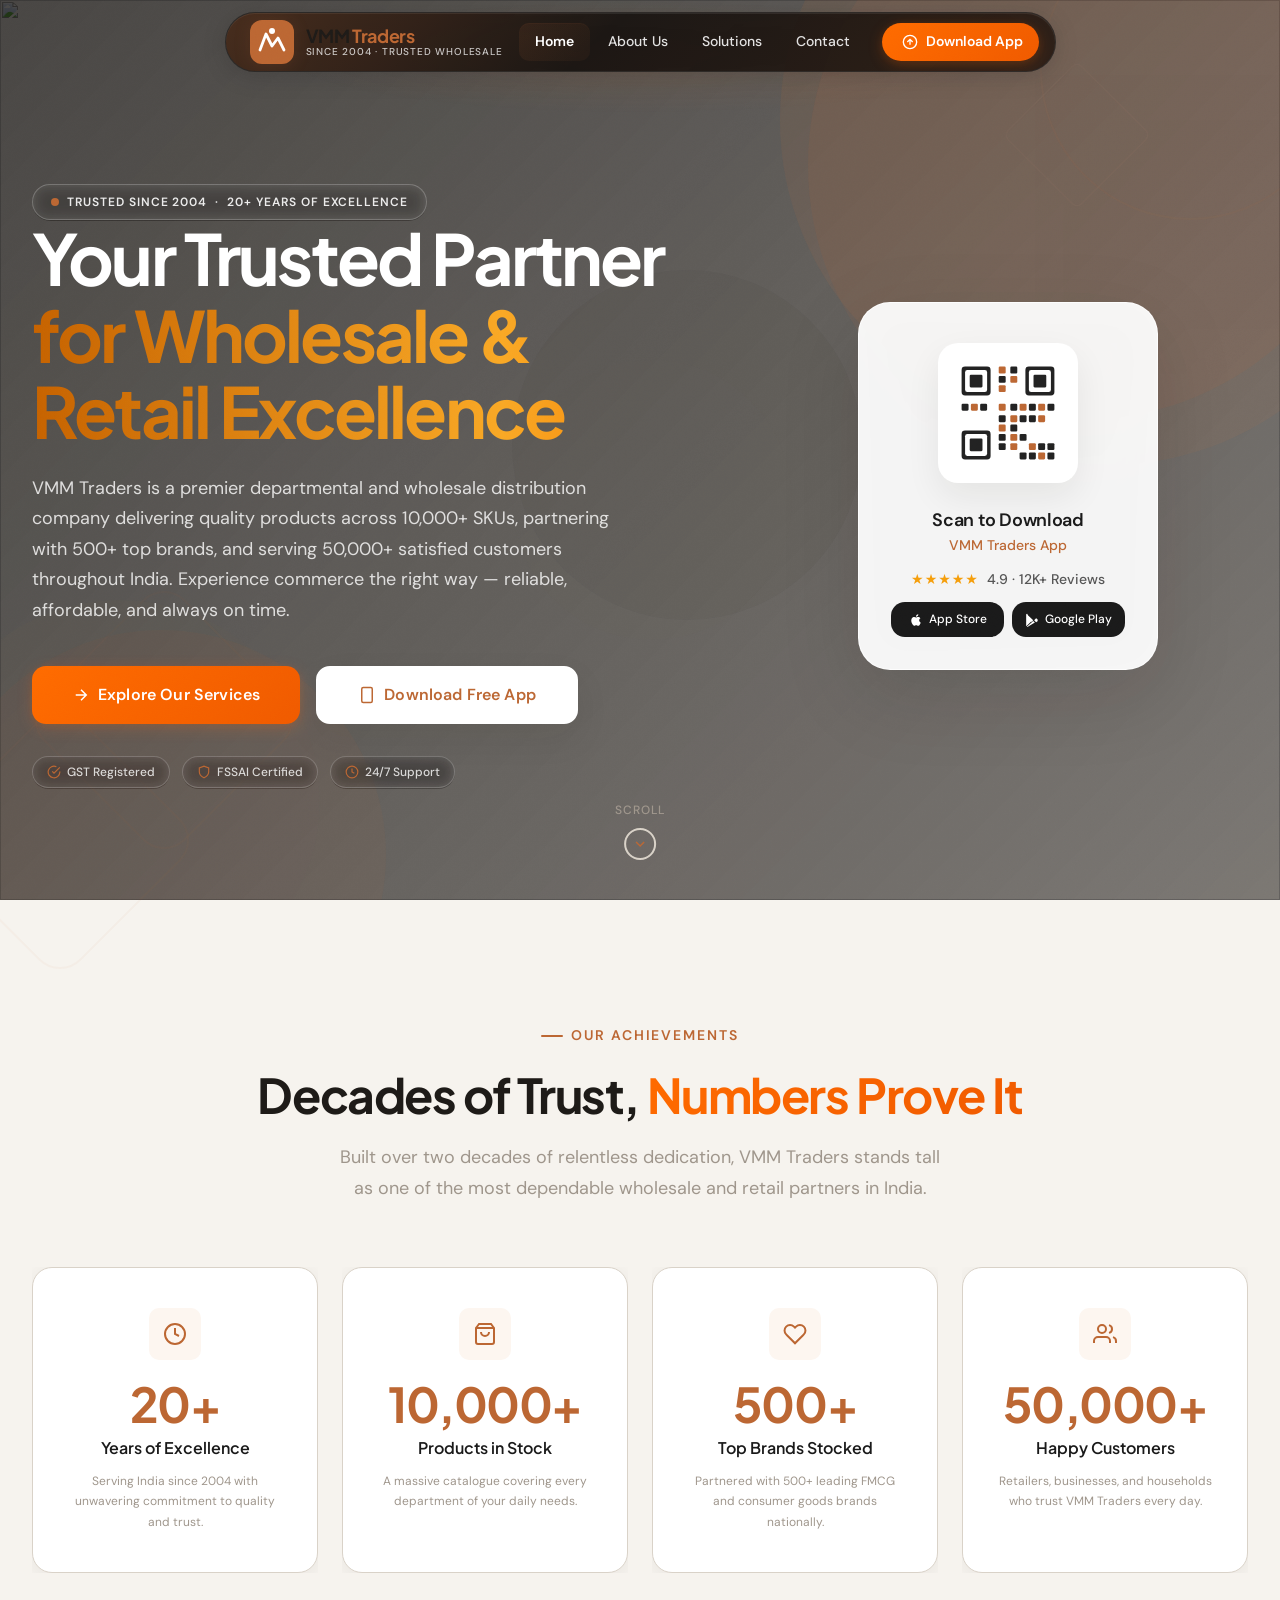
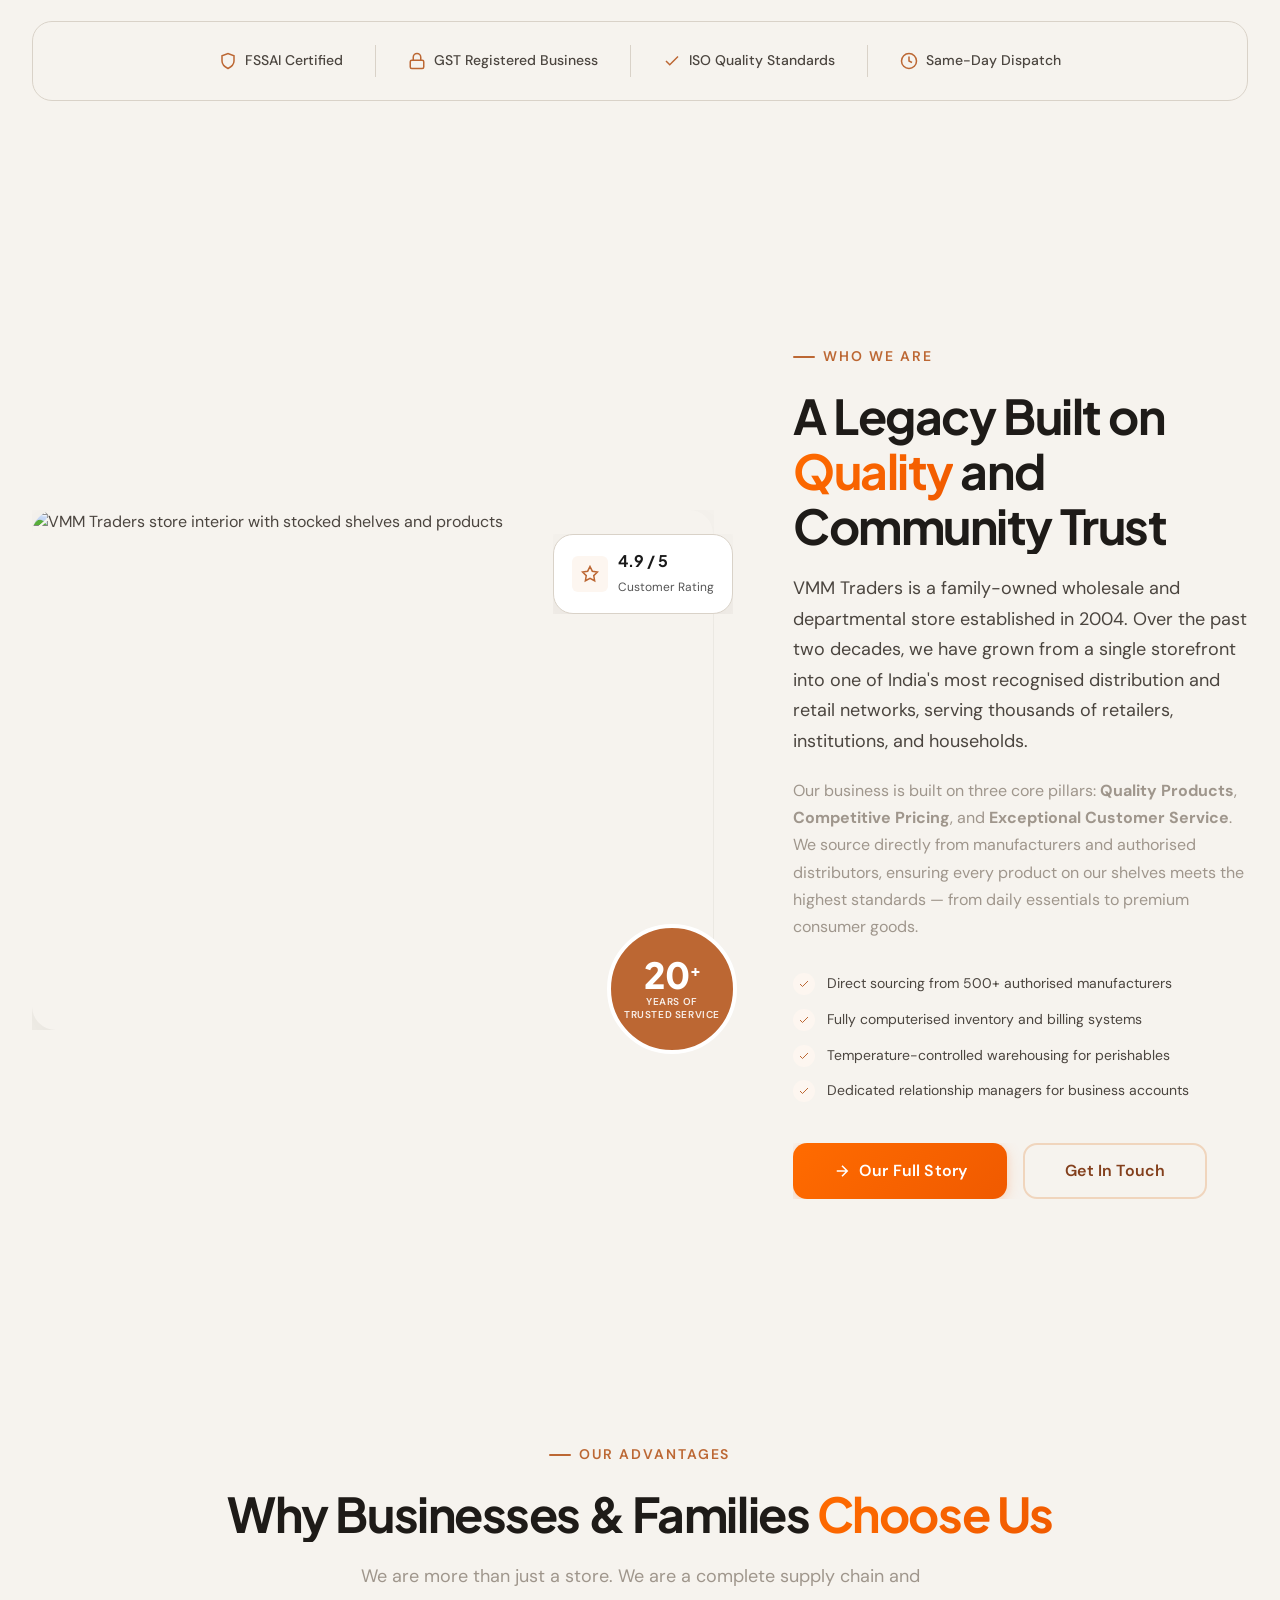
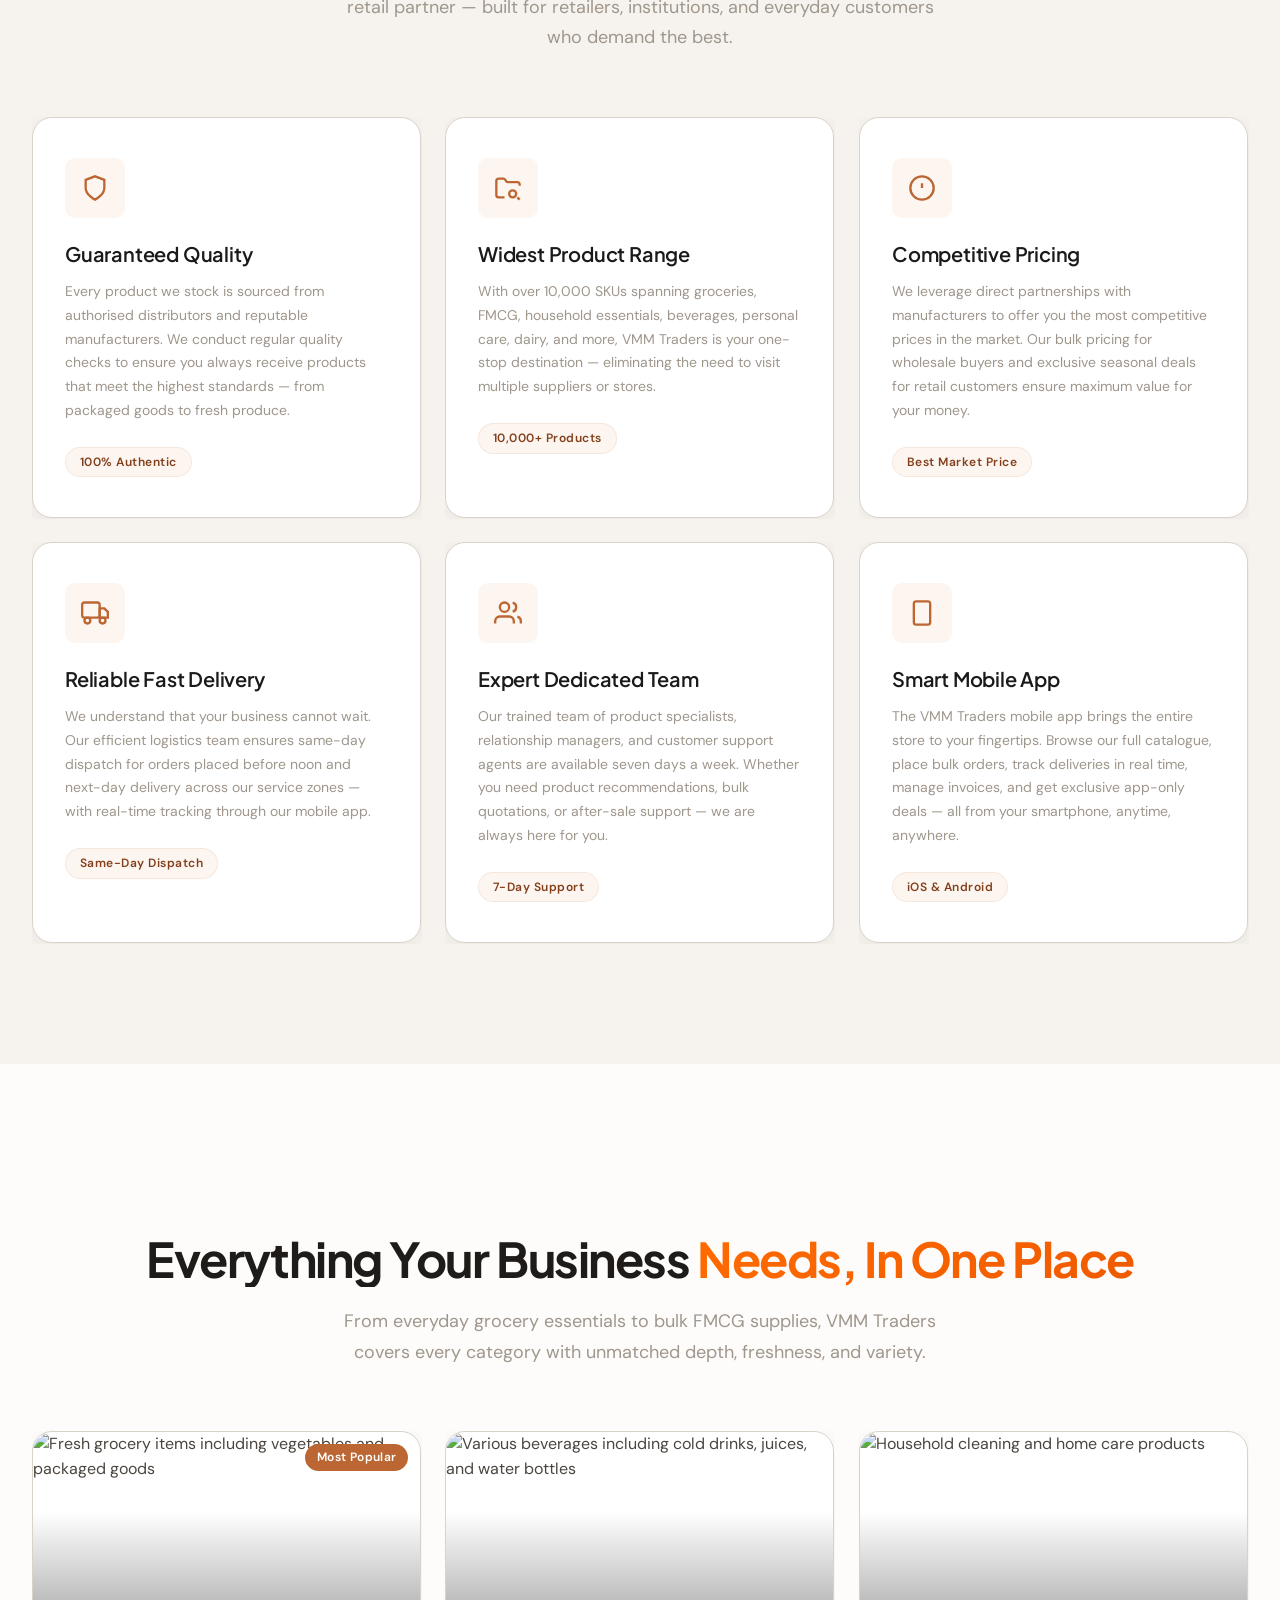
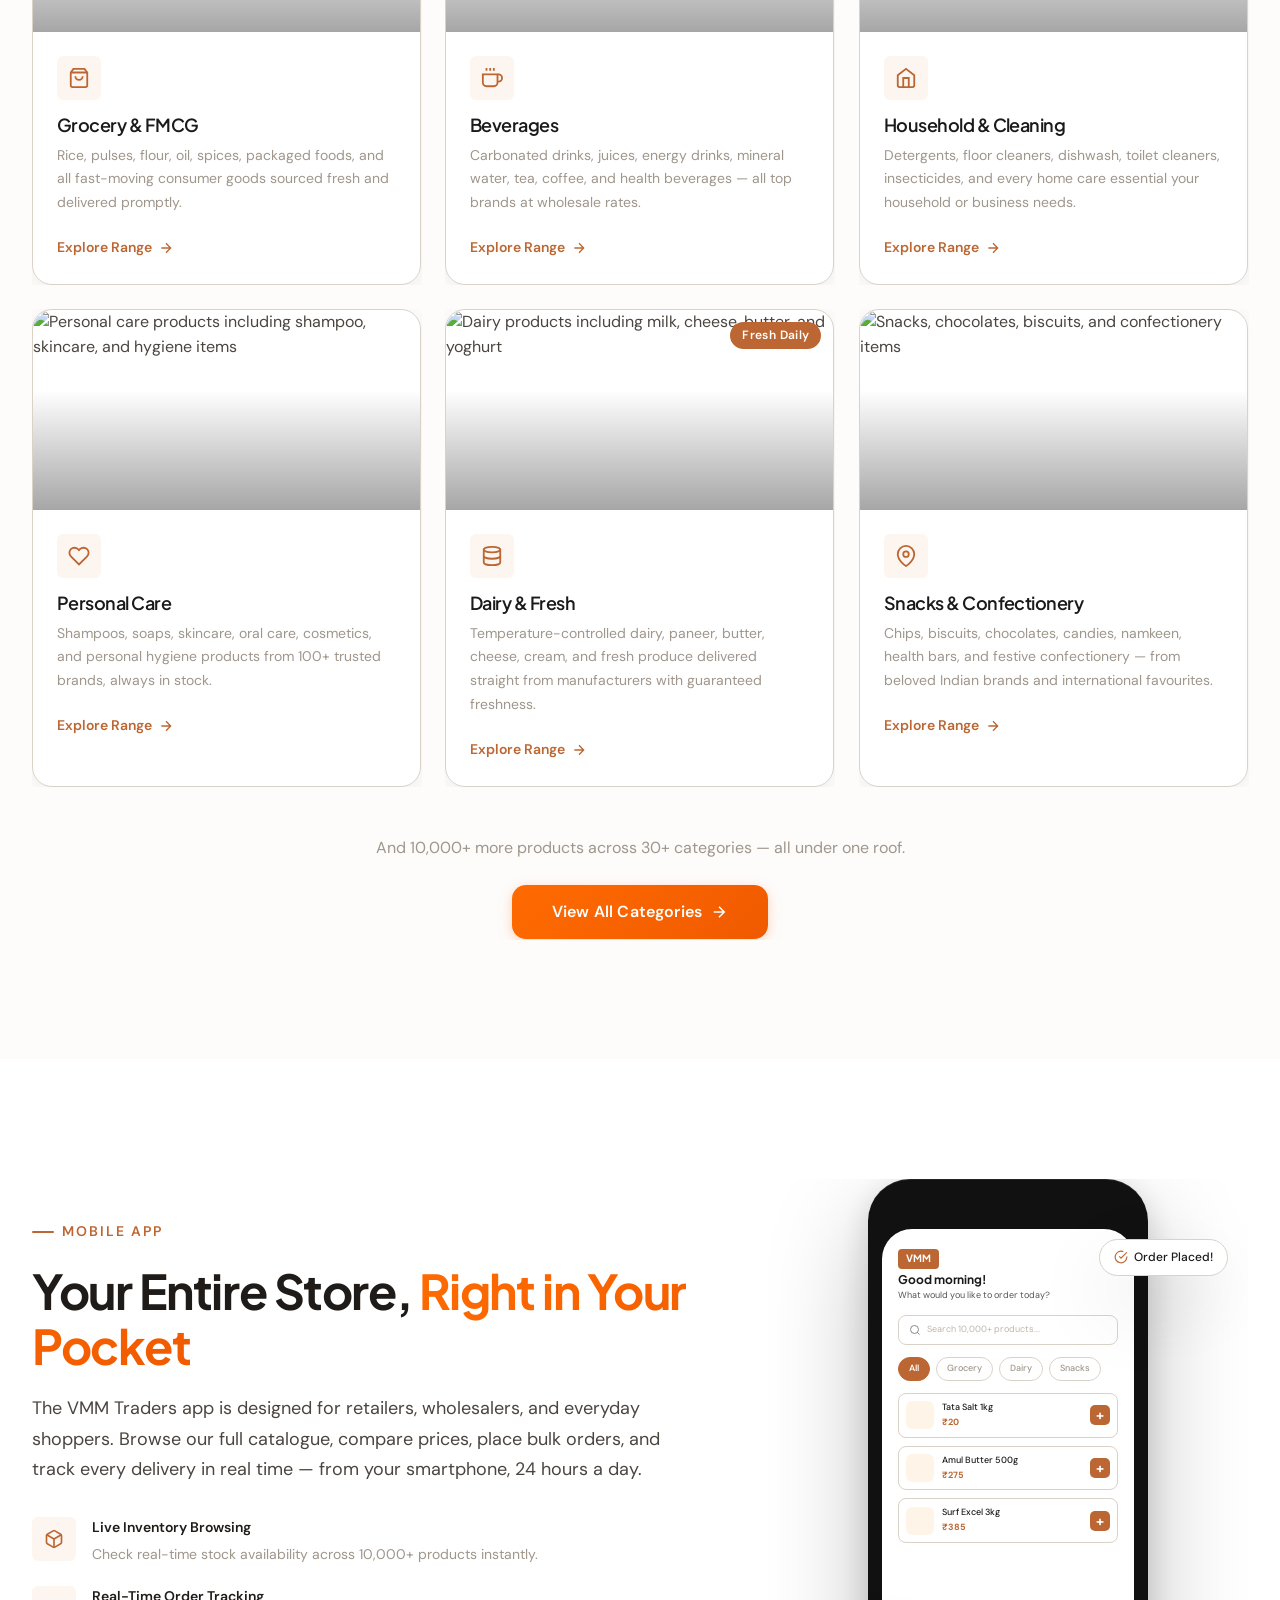
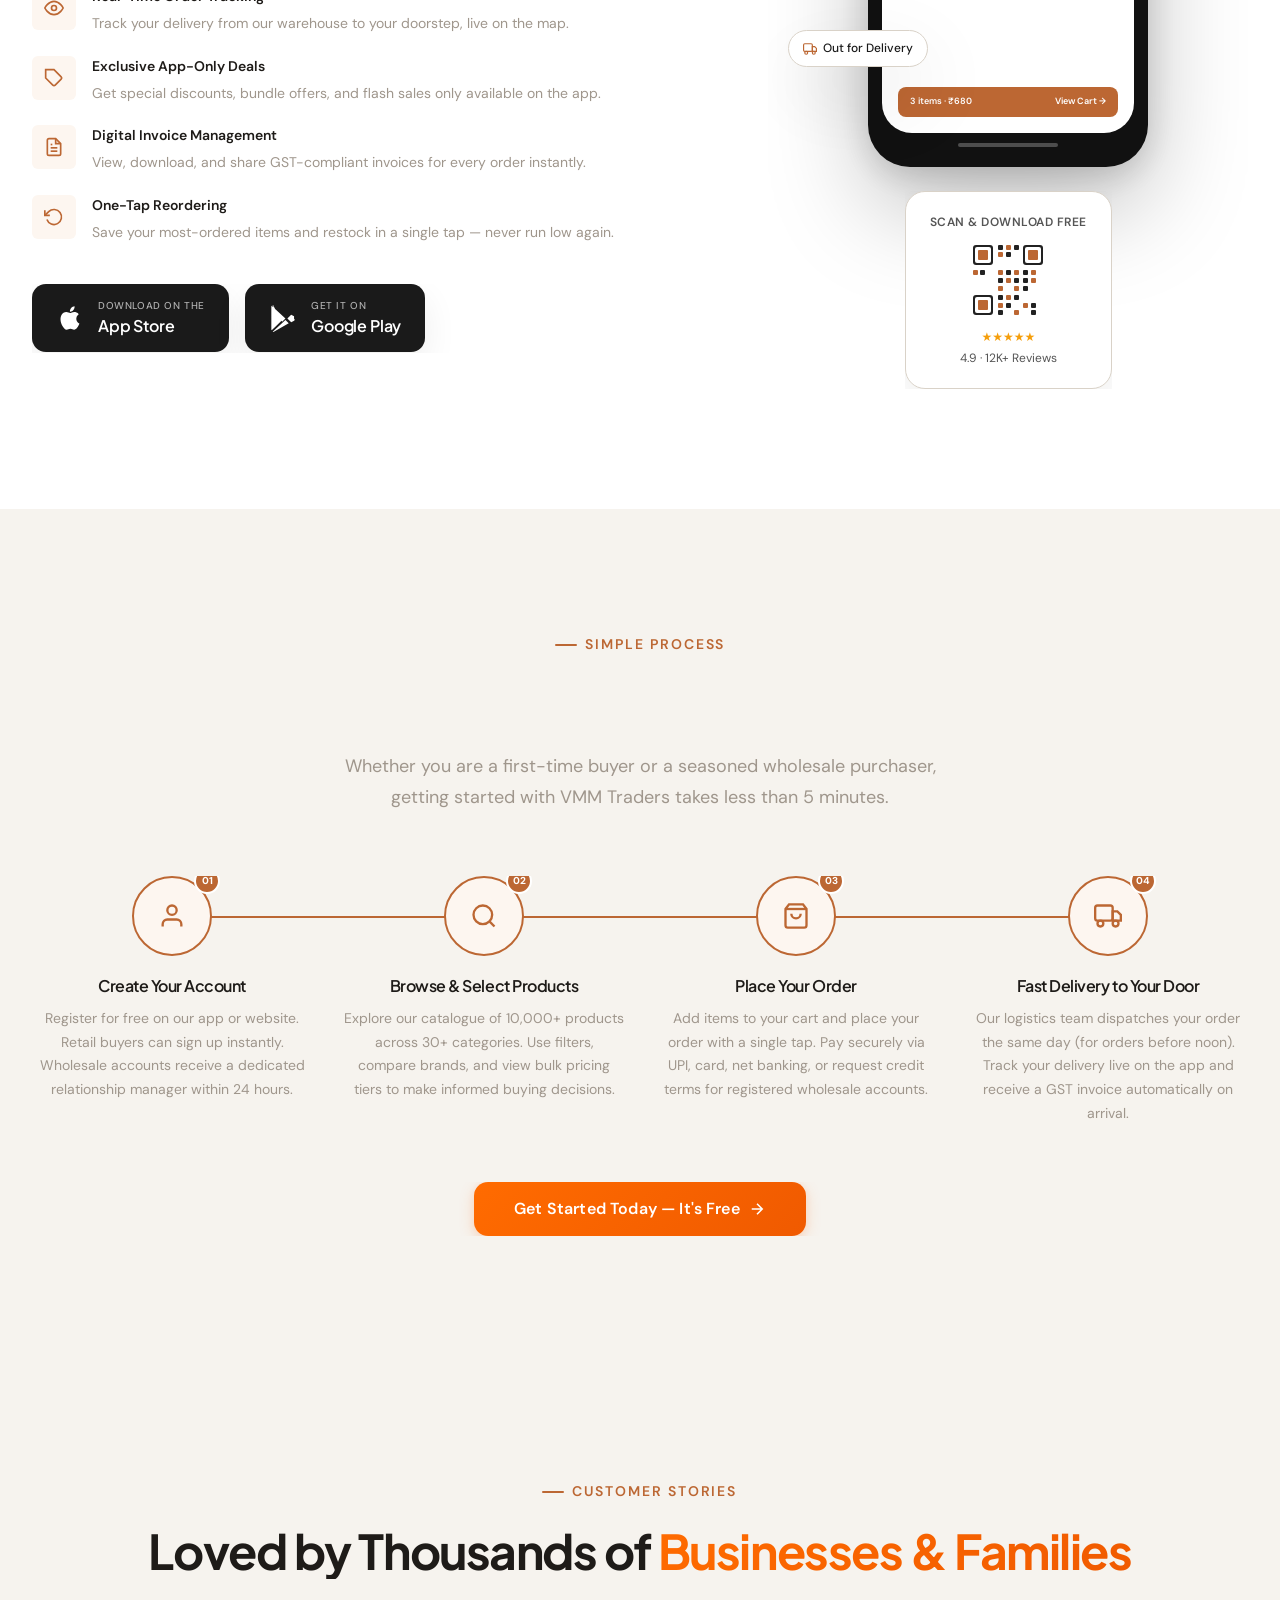
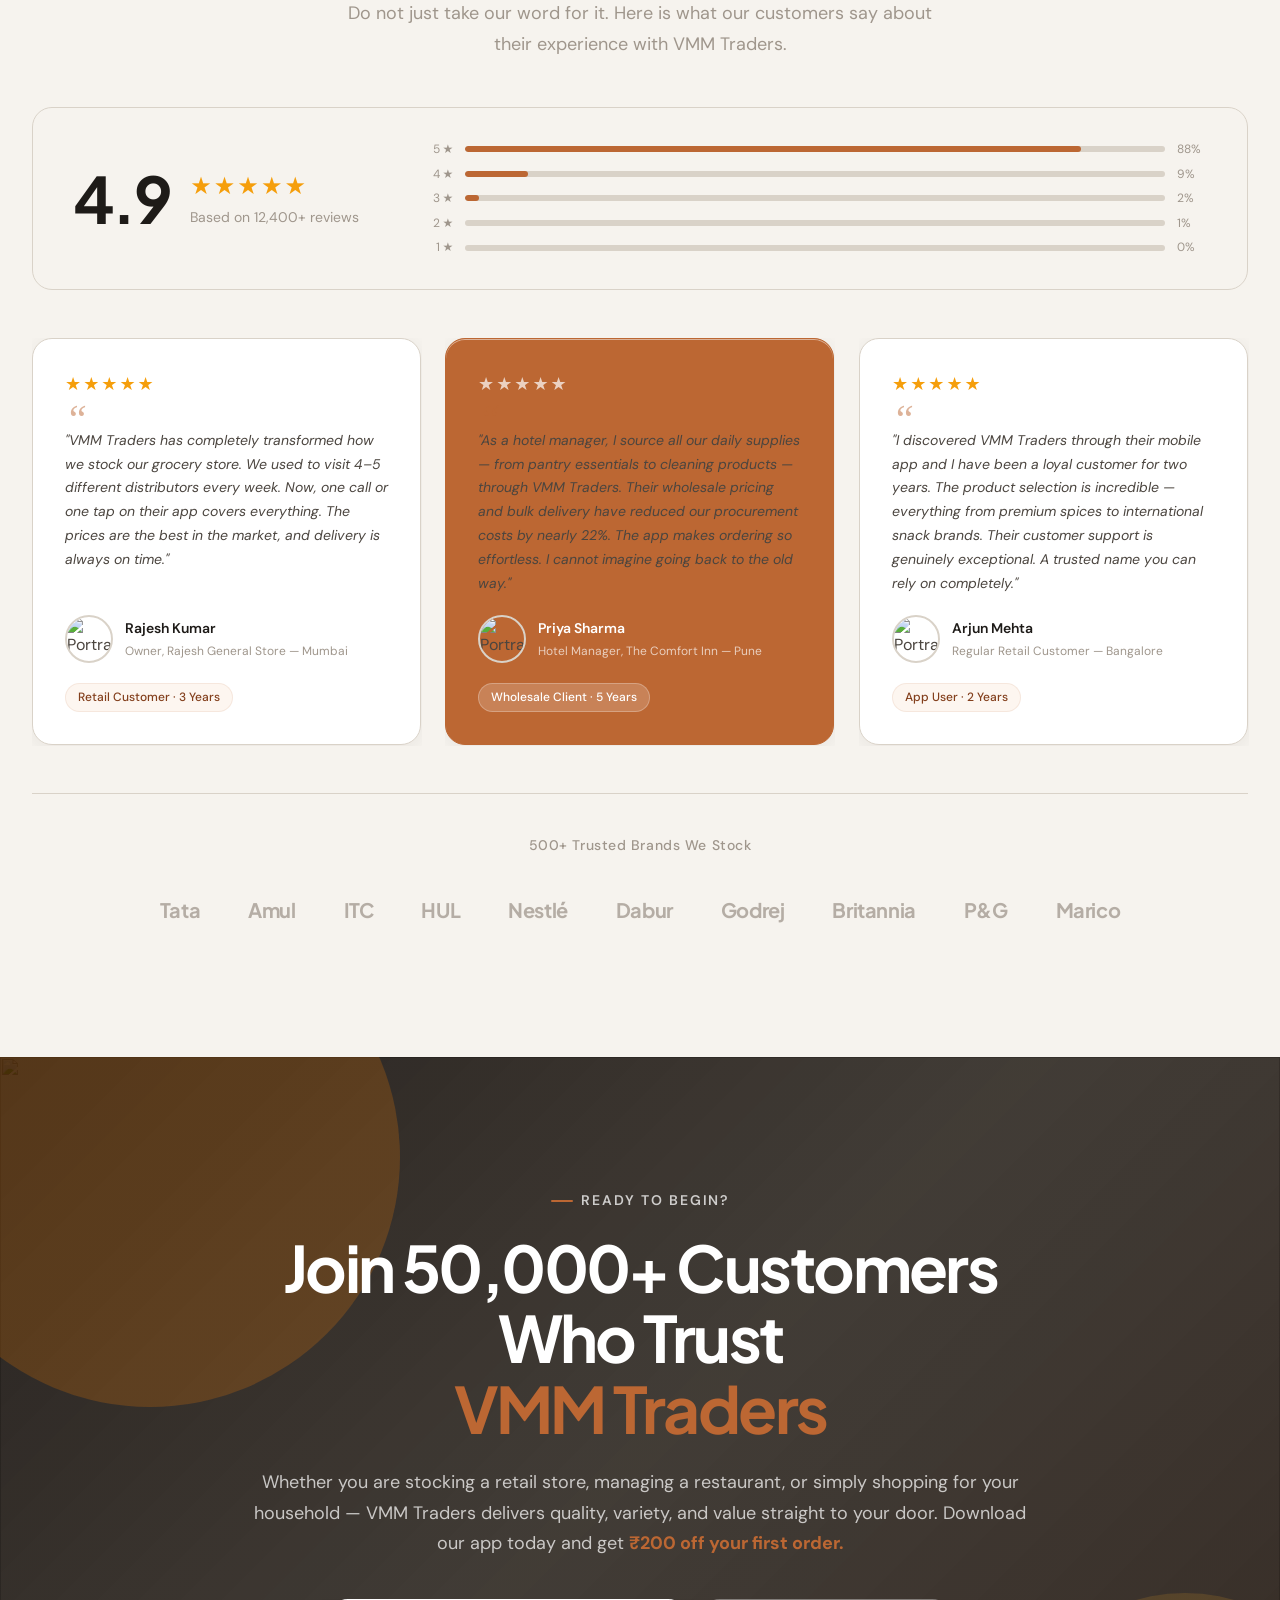
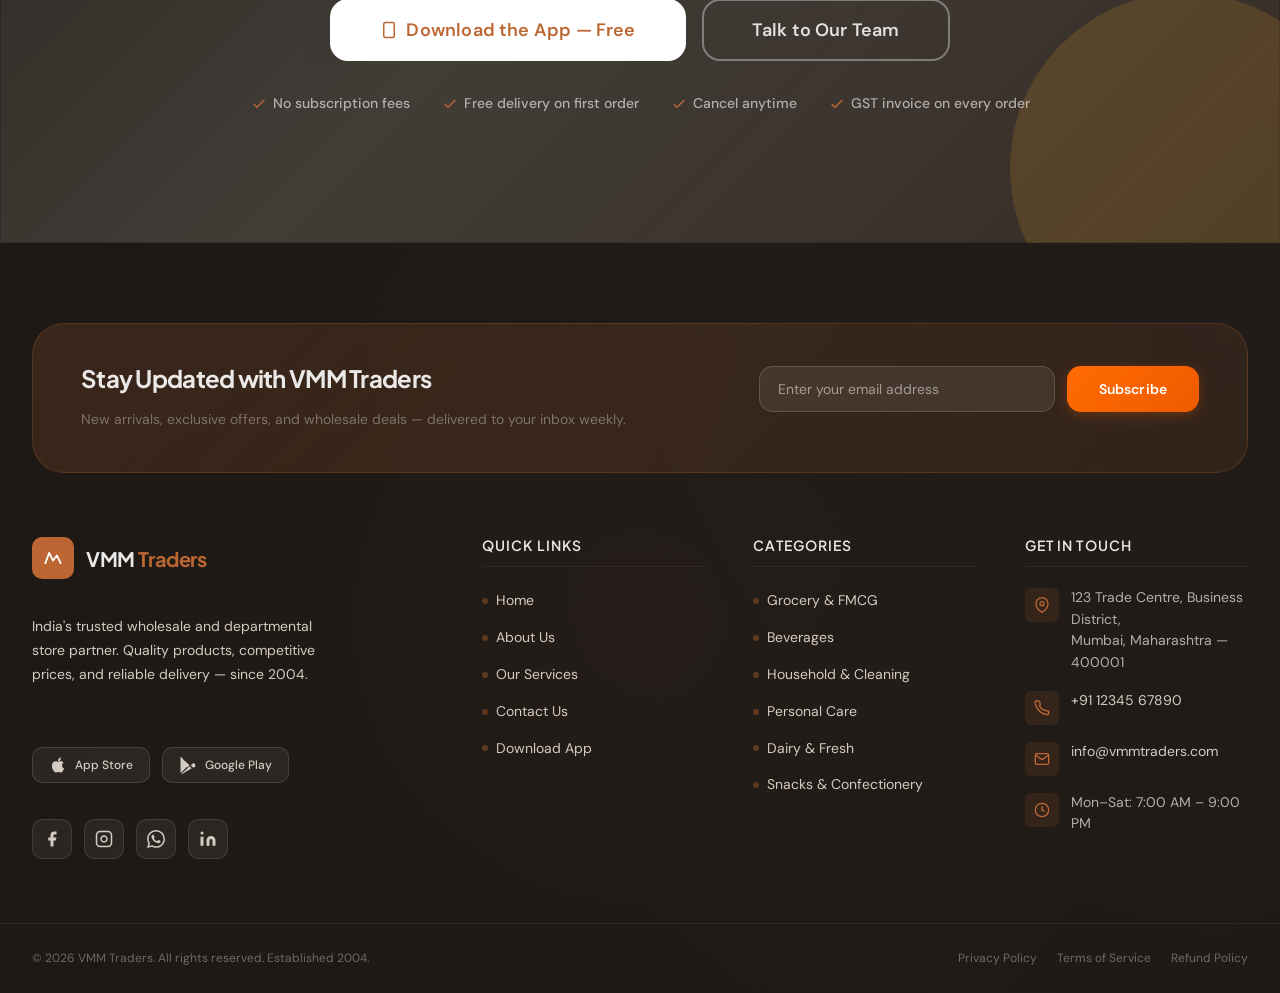
==== commit 67dd91df: "first commit" ====
--- a/index.html
+++ b/index.html
@@ -38,6 +38,7 @@
   <!-- Global Design System -->
   <link rel="stylesheet" href="css/global.css" />
   <link rel="stylesheet" href="css/animations.css" />
+  <link rel="stylesheet" href="css/accessibility.css" />
 
   <!-- Page CSS -->
   <link rel="stylesheet" href="css/home.css" />
@@ -45,7 +46,7 @@
   <!-- Responsive last -->
   <link rel="stylesheet" href="css/responsive.css" />
 
-  <meta name="theme-color" content="#F57C00" />
+  <meta name="theme-color" content="#BC6733" />
 
   <!-- Preload hero image for LCP -->
   <link rel="preload" as="image"
@@ -82,7 +83,7 @@
       <a href="index.html" class="navbar__logo" aria-label="VMM Traders — Go to homepage">
         <div class="navbar__logo-icon" aria-hidden="true">
           <svg viewBox="0 0 44 44" fill="none" xmlns="http://www.w3.org/2000/svg">
-            <rect width="44" height="44" rx="12" fill="#F57C00"/>
+            <rect width="44" height="44" rx="12" fill="#BC6733"/>
             <path d="M10 30L16 14L22 26L28 18L34 30" stroke="white" stroke-width="2.8" stroke-linecap="round" stroke-linejoin="round"/>
             <circle cx="22" cy="11" r="3" fill="white"/>
           </svg>
@@ -147,7 +148,7 @@
   <!-- ══════════════════════════════════════════════════════════
        MAIN CONTENT
        ══════════════════════════════════════════════════════════ -->
-  <main id="main-content" role="main">
+  <main id="main-content" role="main" class="page-enter">
 
 
     <!-- ╔═══════════════════════════════════════════════════════
@@ -166,6 +167,11 @@
             fetchpriority="high"
           />
         <div class="hero__overlay anim-gradient-shift"></div>
+        <div class="mesh-gradient" aria-hidden="true">
+          <div class="mesh-gradient__blob mesh-gradient__blob--1"></div>
+          <div class="mesh-gradient__blob mesh-gradient__blob--2"></div>
+          <div class="mesh-gradient__blob mesh-gradient__blob--3"></div>
+        </div>
         <canvas id="hero-three-canvas" class="hero__three-canvas"></canvas>
       </div>
 
@@ -190,9 +196,7 @@
 
             <!-- Headline -->
             <h1 class="hero__headline">
-              Your Trusted Partner for
-              <span class="hero__headline-highlight">Wholesale &amp; Retail</span>
-              Excellence
+              Your&nbsp;Trusted Partner<br><span class="hero__headline-highlight anim-shimmer-text">for Wholesale &amp; Retail Excellence</span>
             </h1>
 
             <!-- Supporting paragraph -->
@@ -205,11 +209,11 @@
 
             <!-- CTAs -->
             <div class="hero__actions">
-              <a href="solutions.html" class="btn btn-primary btn-lg" id="hero-explore-btn">
+              <a href="solutions.html" class="btn btn-primary btn-lg magnetic-btn" id="hero-explore-btn" data-magnetic>
                 <svg viewBox="0 0 24 24" fill="none" stroke="currentColor" stroke-width="2" aria-hidden="true"><path d="M5 12h14M12 5l7 7-7 7"/></svg>
                 Explore Our Services
               </a>
-              <a href="#app-section" class="btn btn-white btn-lg" id="hero-app-btn">
+              <a href="#app-section" class="btn btn-white btn-lg magnetic-btn" id="hero-app-btn" data-magnetic>
                 <svg viewBox="0 0 24 24" fill="none" stroke="currentColor" stroke-width="2" aria-hidden="true"><rect x="5" y="2" width="14" height="20" rx="2"/><line x1="12" y1="18" x2="12.01" y2="18"/></svg>
                 Download Free App
               </a>
@@ -250,38 +254,38 @@
                   <rect x="10" y="65" width="25" height="25" rx="3" fill="#222"/>
                   <rect x="13" y="68" width="19" height="19" rx="2" fill="white"/>
                   <rect x="17" y="72" width="11" height="11" rx="1" fill="#222"/>
-                  <rect x="42" y="10" width="6" height="6" rx="1" fill="#F57C00"/>
+                  <rect x="42" y="10" width="6" height="6" rx="1" fill="#BC6733"/>
                   <rect x="52" y="10" width="6" height="6" rx="1" fill="#222"/>
                   <rect x="42" y="18" width="6" height="6" rx="1" fill="#222"/>
-                  <rect x="52" y="18" width="6" height="6" rx="1" fill="#F57C00"/>
-                  <rect x="42" y="26" width="6" height="6" rx="1" fill="#F57C00"/>
+                  <rect x="52" y="18" width="6" height="6" rx="1" fill="#BC6733"/>
+                  <rect x="42" y="26" width="6" height="6" rx="1" fill="#BC6733"/>
                   <rect x="10" y="42" width="6" height="6" rx="1" fill="#222"/>
-                  <rect x="18" y="42" width="6" height="6" rx="1" fill="#F57C00"/>
+                  <rect x="18" y="42" width="6" height="6" rx="1" fill="#BC6733"/>
                   <rect x="26" y="42" width="6" height="6" rx="1" fill="#222"/>
-                  <rect x="42" y="42" width="6" height="6" rx="1" fill="#F57C00"/>
+                  <rect x="42" y="42" width="6" height="6" rx="1" fill="#BC6733"/>
                   <rect x="52" y="42" width="6" height="6" rx="1" fill="#222"/>
-                  <rect x="60" y="42" width="6" height="6" rx="1" fill="#F57C00"/>
+                  <rect x="60" y="42" width="6" height="6" rx="1" fill="#BC6733"/>
                   <rect x="68" y="42" width="6" height="6" rx="1" fill="#222"/>
-                  <rect x="76" y="42" width="6" height="6" rx="1" fill="#F57C00"/>
+                  <rect x="76" y="42" width="6" height="6" rx="1" fill="#BC6733"/>
                   <rect x="84" y="42" width="6" height="6" rx="1" fill="#222"/>
                   <rect x="42" y="52" width="6" height="6" rx="1" fill="#222"/>
-                  <rect x="52" y="52" width="6" height="6" rx="1" fill="#F57C00"/>
+                  <rect x="52" y="52" width="6" height="6" rx="1" fill="#BC6733"/>
                   <rect x="60" y="52" width="6" height="6" rx="1" fill="#222"/>
                   <rect x="68" y="52" width="6" height="6" rx="1" fill="#222"/>
-                  <rect x="76" y="52" width="6" height="6" rx="1" fill="#F57C00"/>
-                  <rect x="42" y="60" width="6" height="6" rx="1" fill="#F57C00"/>
+                  <rect x="76" y="52" width="6" height="6" rx="1" fill="#BC6733"/>
+                  <rect x="42" y="60" width="6" height="6" rx="1" fill="#BC6733"/>
                   <rect x="52" y="60" width="6" height="6" rx="1" fill="#222"/>
                   <rect x="42" y="68" width="6" height="6" rx="1" fill="#222"/>
-                  <rect x="52" y="68" width="6" height="6" rx="1" fill="#F57C00"/>
+                  <rect x="52" y="68" width="6" height="6" rx="1" fill="#BC6733"/>
                   <rect x="60" y="68" width="6" height="6" rx="1" fill="#222"/>
-                  <rect x="68" y="76" width="6" height="6" rx="1" fill="#F57C00"/>
+                  <rect x="68" y="76" width="6" height="6" rx="1" fill="#BC6733"/>
                   <rect x="76" y="76" width="6" height="6" rx="1" fill="#222"/>
                   <rect x="84" y="76" width="6" height="6" rx="1" fill="#222"/>
                   <rect x="42" y="76" width="6" height="6" rx="1" fill="#222"/>
-                  <rect x="52" y="76" width="6" height="6" rx="1" fill="#F57C00"/>
+                  <rect x="52" y="76" width="6" height="6" rx="1" fill="#BC6733"/>
                   <rect x="60" y="84" width="6" height="6" rx="1" fill="#222"/>
                   <rect x="68" y="84" width="6" height="6" rx="1" fill="#222"/>
-                  <rect x="76" y="84" width="6" height="6" rx="1" fill="#F57C00"/>
+                  <rect x="76" y="84" width="6" height="6" rx="1" fill="#BC6733"/>
                   <rect x="84" y="84" width="6" height="6" rx="1" fill="#222"/>
                 </svg>
               </div>
@@ -329,6 +333,10 @@
     <section class="stats-section section" id="stats" aria-label="VMM Traders by the numbers">
       <div class="container">
 
+        <!-- Decorative shapes -->
+        <div class="geo-shape geo-shape--circle" style="top: -80px; right: -60px;" aria-hidden="true"></div>
+        <div class="geo-shape geo-shape--square geo-shape--delayed-1" style="bottom: -40px; left: -40px;" aria-hidden="true"></div>
+
         <div class="stats-section__header text-center reveal">
           <span class="label">Our Achievements</span>
           <h2 class="section-title">Decades of Trust, <span class="highlight">Numbers Prove It</span></h2>
@@ -340,7 +348,7 @@
 
         <div class="stats-grid" role="list">
 
-          <div class="stat-glass-card reveal" data-delay="1" role="listitem" data-tilt="true" data-tilt-x="8" data-tilt-y="8">
+          <div class="stat-glass-card reveal hover-shine" data-delay="1" role="listitem" data-tilt="true" data-tilt-x="8" data-tilt-y="8">
             <div class="stat-glass-card__icon" aria-hidden="true">
               <svg viewBox="0 0 24 24" fill="none" stroke="currentColor" stroke-width="2"><circle cx="12" cy="12" r="10"/><polyline points="12 6 12 12 16 14"/></svg>
             </div>
@@ -351,7 +359,7 @@
             <div class="stat-glass-card__desc">Serving India since 2004 with unwavering commitment to quality and trust.</div>
           </div>
 
-          <div class="stat-glass-card reveal" data-delay="2" role="listitem" data-tilt="true" data-tilt-x="8" data-tilt-y="8">
+          <div class="stat-glass-card reveal hover-shine" data-delay="2" role="listitem" data-tilt="true" data-tilt-x="8" data-tilt-y="8">
             <div class="stat-glass-card__icon" aria-hidden="true">
               <svg viewBox="0 0 24 24" fill="none" stroke="currentColor" stroke-width="2"><path d="M6 2L3 6v14a2 2 0 002 2h14a2 2 0 002-2V6l-3-4z"/><line x1="3" y1="6" x2="21" y2="6"/><path d="M16 10a4 4 0 01-8 0"/></svg>
             </div>
@@ -362,7 +370,7 @@
             <div class="stat-glass-card__desc">A massive catalogue covering every department of your daily needs.</div>
           </div>
 
-          <div class="stat-glass-card reveal" data-delay="3" role="listitem" data-tilt="true" data-tilt-x="8" data-tilt-y="8">
+          <div class="stat-glass-card reveal hover-shine" data-delay="3" role="listitem" data-tilt="true" data-tilt-x="8" data-tilt-y="8">
             <div class="stat-glass-card__icon" aria-hidden="true">
               <svg viewBox="0 0 24 24" fill="none" stroke="currentColor" stroke-width="2"><path d="M20.84 4.61a5.5 5.5 0 00-7.78 0L12 5.67l-1.06-1.06a5.5 5.5 0 00-7.78 7.78l1.06 1.06L12 21.23l7.78-7.78 1.06-1.06a5.5 5.5 0 000-7.78z"/></svg>
             </div>
@@ -373,7 +381,7 @@
             <div class="stat-glass-card__desc">Partnered with 500+ leading FMCG and consumer goods brands nationally.</div>
           </div>
 
-          <div class="stat-glass-card reveal" data-delay="4" role="listitem" data-tilt="true" data-tilt-x="8" data-tilt-y="8">
+          <div class="stat-glass-card reveal hover-shine" data-delay="4" role="listitem" data-tilt="true" data-tilt-x="8" data-tilt-y="8">
             <div class="stat-glass-card__icon" aria-hidden="true">
               <svg viewBox="0 0 24 24" fill="none" stroke="currentColor" stroke-width="2"><path d="M17 21v-2a4 4 0 00-4-4H5a4 4 0 00-4 4v2"/><circle cx="9" cy="7" r="4"/><path d="M23 21v-2a4 4 0 00-3-3.87M16 3.13a4 4 0 010 7.75"/></svg>
             </div>
@@ -534,7 +542,7 @@
 
         <div class="why-choose__grid" role="list">
 
-          <article class="why-card reveal" data-delay="1" role="listitem">
+          <article class="why-card reveal hover-shine" data-delay="1" role="listitem">
             <div class="why-card__icon" aria-hidden="true">
               <svg viewBox="0 0 24 24" fill="none" stroke="currentColor" stroke-width="2"><path d="M12 22s8-4 8-10V5l-8-3-8 3v7c0 6 8 10 8 10z"/></svg>
             </div>
@@ -547,7 +555,7 @@
             <div class="why-card__tag">100% Authentic</div>
           </article>
 
-          <article class="why-card reveal" data-delay="2" role="listitem">
+          <article class="why-card reveal hover-shine" data-delay="2" role="listitem">
             <div class="why-card__icon" aria-hidden="true">
               <svg viewBox="0 0 24 24" fill="none" stroke="currentColor" stroke-width="2"><path d="M9 20H4a2 2 0 01-2-2V6a2 2 0 012-2h3.93a2 2 0 011.66.9l.82 1.2a2 2 0 001.66.9H20a2 2 0 012 2v1"/><circle cx="16" cy="17" r="3"/><path d="M22 22l-2-2"/></svg>
             </div>
@@ -560,7 +568,7 @@
             <div class="why-card__tag">10,000+ Products</div>
           </article>
 
-          <article class="why-card reveal" data-delay="3" role="listitem">
+          <article class="why-card reveal hover-shine" data-delay="3" role="listitem">
             <div class="why-card__icon" aria-hidden="true">
               <svg viewBox="0 0 24 24" fill="none" stroke="currentColor" stroke-width="2"><circle cx="12" cy="12" r="10"/><line x1="12" y1="8" x2="12" y2="12"/><line x1="12" y1="16" x2="12.01" y2="16"/></svg>
             </div>
@@ -573,7 +581,7 @@
             <div class="why-card__tag">Best Market Price</div>
           </article>
 
-          <article class="why-card reveal" data-delay="1" role="listitem">
+          <article class="why-card reveal hover-shine" data-delay="1" role="listitem">
             <div class="why-card__icon" aria-hidden="true">
               <svg viewBox="0 0 24 24" fill="none" stroke="currentColor" stroke-width="2"><rect x="1" y="3" width="15" height="13" rx="2"/><polygon points="16 8 20 8 23 11 23 16 16 16 16 8"/><circle cx="5.5" cy="18.5" r="2.5"/><circle cx="18.5" cy="18.5" r="2.5"/></svg>
             </div>
@@ -586,7 +594,7 @@
             <div class="why-card__tag">Same-Day Dispatch</div>
           </article>
 
-          <article class="why-card reveal" data-delay="2" role="listitem">
+          <article class="why-card reveal hover-shine" data-delay="2" role="listitem">
             <div class="why-card__icon" aria-hidden="true">
               <svg viewBox="0 0 24 24" fill="none" stroke="currentColor" stroke-width="2"><path d="M17 21v-2a4 4 0 00-4-4H5a4 4 0 00-4 4v2"/><circle cx="9" cy="7" r="4"/><path d="M23 21v-2a4 4 0 00-3-3.87M16 3.13a4 4 0 010 7.75"/></svg>
             </div>
@@ -599,7 +607,7 @@
             <div class="why-card__tag">7-Day Support</div>
           </article>
 
-          <article class="why-card reveal" data-delay="3" role="listitem">
+          <article class="why-card reveal hover-shine" data-delay="3" role="listitem">
             <div class="why-card__icon" aria-hidden="true">
               <svg viewBox="0 0 24 24" fill="none" stroke="currentColor" stroke-width="2"><rect x="5" y="2" width="14" height="20" rx="2"/><line x1="12" y1="18" x2="12.01" y2="18"/></svg>
             </div>
@@ -623,6 +631,10 @@
          ═══════════════════════════════════════════════════════╗ -->
     <section class="categories section section--cream" id="categories" aria-label="Product and service categories">
       <div class="container">
+
+        <!-- Decorative shapes -->
+        <div class="geo-shape geo-shape--diamond geo-shape--delayed-2" style="top: 60px; right: 10%;" aria-hidden="true"></div>
+        <div class="geo-shape geo-shape--square geo-shape--delayed-3" style="bottom: 80px; left: 5%;" aria-hidden="true"></div>
 
         <div class="categories__header text-center">
           <span class="label reveal">What We Offer</span>
@@ -638,7 +650,7 @@
         <div class="categories__grid" role="list">
 
           <!-- Grocery & FMCG -->
-          <article class="cat-card reveal" data-delay="1" role="listitem">
+          <article class="cat-card reveal hover-shine" data-delay="1" role="listitem">
             <div class="cat-card__img-wrap">
               <img
                 src="https://images.unsplash.com/photo-1542838132-92c53300491e?w=600&q=80&fit=crop"
@@ -664,7 +676,7 @@
           </article>
 
           <!-- Beverages -->
-          <article class="cat-card reveal" data-delay="2" role="listitem">
+          <article class="cat-card reveal hover-shine" data-delay="2" role="listitem">
             <div class="cat-card__img-wrap">
               <img
                 src="https://images.unsplash.com/photo-1544145945-f90425340c7e?w=600&q=80&fit=crop"
@@ -689,7 +701,7 @@
           </article>
 
           <!-- Household Items -->
-          <article class="cat-card reveal" data-delay="3" role="listitem">
+          <article class="cat-card reveal hover-shine" data-delay="3" role="listitem">
             <div class="cat-card__img-wrap">
               <img
                 src="https://images.unsplash.com/photo-1563453392212-326f5e854473?w=600&q=80&fit=crop"
@@ -714,7 +726,7 @@
           </article>
 
           <!-- Personal Care -->
-          <article class="cat-card reveal" data-delay="1" role="listitem">
+          <article class="cat-card reveal hover-shine" data-delay="1" role="listitem">
             <div class="cat-card__img-wrap">
               <img
                 src="https://images.unsplash.com/photo-1571781926291-c477ebfd024b?w=600&q=80&fit=crop"
@@ -739,7 +751,7 @@
           </article>
 
           <!-- Dairy & Fresh -->
-          <article class="cat-card reveal" data-delay="2" role="listitem">
+          <article class="cat-card reveal hover-shine" data-delay="2" role="listitem">
             <div class="cat-card__img-wrap">
               <img
                 src="https://images.unsplash.com/photo-1550583724-b2692b85b150?w=600&q=80&fit=crop"
@@ -765,7 +777,7 @@
           </article>
 
           <!-- Snacks & Confectionery -->
-          <article class="cat-card reveal" data-delay="3" role="listitem">
+          <article class="cat-card reveal hover-shine" data-delay="3" role="listitem">
             <div class="cat-card__img-wrap">
               <img
                 src="https://images.unsplash.com/photo-1621939514649-280e2ee25f60?w=600&q=80&fit=crop"
@@ -977,42 +989,42 @@
                 <svg viewBox="0 0 80 80" fill="none" xmlns="http://www.w3.org/2000/svg">
                   <rect x="5" y="5" width="20" height="20" rx="3" fill="#222"/>
                   <rect x="7" y="7" width="16" height="16" rx="2" fill="white"/>
-                  <rect x="10" y="10" width="10" height="10" rx="1" fill="#F57C00"/>
+                  <rect x="10" y="10" width="10" height="10" rx="1" fill="#BC6733"/>
                   <rect x="55" y="5" width="20" height="20" rx="3" fill="#222"/>
                   <rect x="57" y="7" width="16" height="16" rx="2" fill="white"/>
-                  <rect x="60" y="10" width="10" height="10" rx="1" fill="#F57C00"/>
+                  <rect x="60" y="10" width="10" height="10" rx="1" fill="#BC6733"/>
                   <rect x="5" y="55" width="20" height="20" rx="3" fill="#222"/>
                   <rect x="7" y="57" width="16" height="16" rx="2" fill="white"/>
-                  <rect x="10" y="60" width="10" height="10" rx="1" fill="#F57C00"/>
+                  <rect x="10" y="60" width="10" height="10" rx="1" fill="#BC6733"/>
                   <rect x="30" y="5" width="5" height="5" rx="1" fill="#222"/>
-                  <rect x="38" y="5" width="5" height="5" rx="1" fill="#F57C00"/>
+                  <rect x="38" y="5" width="5" height="5" rx="1" fill="#BC6733"/>
                   <rect x="46" y="5" width="5" height="5" rx="1" fill="#222"/>
-                  <rect x="30" y="12" width="5" height="5" rx="1" fill="#F57C00"/>
+                  <rect x="30" y="12" width="5" height="5" rx="1" fill="#BC6733"/>
                   <rect x="38" y="12" width="5" height="5" rx="1" fill="#222"/>
-                  <rect x="5" y="30" width="5" height="5" rx="1" fill="#F57C00"/>
+                  <rect x="5" y="30" width="5" height="5" rx="1" fill="#BC6733"/>
                   <rect x="12" y="30" width="5" height="5" rx="1" fill="#222"/>
-                  <rect x="30" y="30" width="5" height="5" rx="1" fill="#F57C00"/>
+                  <rect x="30" y="30" width="5" height="5" rx="1" fill="#BC6733"/>
                   <rect x="38" y="30" width="5" height="5" rx="1" fill="#222"/>
-                  <rect x="46" y="30" width="5" height="5" rx="1" fill="#F57C00"/>
+                  <rect x="46" y="30" width="5" height="5" rx="1" fill="#BC6733"/>
                   <rect x="55" y="30" width="5" height="5" rx="1" fill="#222"/>
-                  <rect x="63" y="30" width="5" height="5" rx="1" fill="#F57C00"/>
+                  <rect x="63" y="30" width="5" height="5" rx="1" fill="#BC6733"/>
                   <rect x="30" y="38" width="5" height="5" rx="1" fill="#222"/>
-                  <rect x="38" y="38" width="5" height="5" rx="1" fill="#F57C00"/>
+                  <rect x="38" y="38" width="5" height="5" rx="1" fill="#BC6733"/>
                   <rect x="46" y="38" width="5" height="5" rx="1" fill="#222"/>
                   <rect x="55" y="38" width="5" height="5" rx="1" fill="#222"/>
-                  <rect x="63" y="38" width="5" height="5" rx="1" fill="#F57C00"/>
-                  <rect x="30" y="46" width="5" height="5" rx="1" fill="#F57C00"/>
-                  <rect x="46" y="46" width="5" height="5" rx="1" fill="#F57C00"/>
+                  <rect x="63" y="38" width="5" height="5" rx="1" fill="#BC6733"/>
+                  <rect x="30" y="46" width="5" height="5" rx="1" fill="#BC6733"/>
+                  <rect x="46" y="46" width="5" height="5" rx="1" fill="#BC6733"/>
                   <rect x="55" y="46" width="5" height="5" rx="1" fill="#222"/>
                   <rect x="30" y="55" width="5" height="5" rx="1" fill="#222"/>
-                  <rect x="38" y="55" width="5" height="5" rx="1" fill="#F57C00"/>
+                  <rect x="38" y="55" width="5" height="5" rx="1" fill="#BC6733"/>
                   <rect x="46" y="55" width="5" height="5" rx="1" fill="#222"/>
-                  <rect x="30" y="63" width="5" height="5" rx="1" fill="#F57C00"/>
+                  <rect x="30" y="63" width="5" height="5" rx="1" fill="#BC6733"/>
                   <rect x="38" y="63" width="5" height="5" rx="1" fill="#222"/>
-                  <rect x="55" y="63" width="5" height="5" rx="1" fill="#F57C00"/>
+                  <rect x="55" y="63" width="5" height="5" rx="1" fill="#BC6733"/>
                   <rect x="63" y="63" width="5" height="5" rx="1" fill="#222"/>
                   <rect x="30" y="70" width="5" height="5" rx="1" fill="#222"/>
-                  <rect x="46" y="70" width="5" height="5" rx="1" fill="#F57C00"/>
+                  <rect x="46" y="70" width="5" height="5" rx="1" fill="#BC6733"/>
                   <rect x="63" y="70" width="5" height="5" rx="1" fill="#222"/>
                 </svg>
               </div>
@@ -1169,7 +1181,7 @@
         <!-- Testimonial Cards -->
         <div class="testimonials__grid" role="list">
 
-          <article class="testi-card reveal" data-delay="1" role="listitem">
+          <article class="testi-card reveal hover-shine" data-delay="1" role="listitem">
             <div class="testi-card__stars" aria-label="5 out of 5 stars">★★★★★</div>
             <blockquote class="testi-card__quote">
               "VMM Traders has completely transformed how we stock our grocery store. We used to visit
@@ -1194,7 +1206,7 @@
             <div class="testi-card__badge">Retail Customer · 3 Years</div>
           </article>
 
-          <article class="testi-card testi-card--featured reveal" data-delay="2" role="listitem">
+          <article class="testi-card testi-card--featured reveal hover-shine" data-delay="2" role="listitem">
             <div class="testi-card__stars" aria-label="5 out of 5 stars">★★★★★</div>
             <blockquote class="testi-card__quote">
               "As a hotel manager, I source all our daily supplies — from pantry essentials to
@@ -1220,7 +1232,7 @@
             <div class="testi-card__badge">Wholesale Client · 5 Years</div>
           </article>
 
-          <article class="testi-card reveal" data-delay="3" role="listitem">
+          <article class="testi-card reveal hover-shine" data-delay="3" role="listitem">
             <div class="testi-card__stars" aria-label="5 out of 5 stars">★★★★★</div>
             <blockquote class="testi-card__quote">
               "I discovered VMM Traders through their mobile app and I have been a loyal customer
@@ -1385,7 +1397,7 @@
         <!-- Brand column -->
         <div class="footer__brand">
           <a href="index.html" class="footer__brand-logo" aria-label="VMM Traders — Home">
-            <div style="width:42px;height:42px;background:#F57C00;border-radius:10px;display:flex;align-items:center;justify-content:center;flex-shrink:0;">
+            <div style="width:42px;height:42px;background:#BC6733;border-radius:10px;display:flex;align-items:center;justify-content:center;flex-shrink:0;">
               <svg viewBox="0 0 44 44" fill="none" width="28" height="28"><path d="M10 30L16 14L22 26L28 18L34 30" stroke="white" stroke-width="2.8" stroke-linecap="round" stroke-linejoin="round"/></svg>
             </div>
             <span class="footer__brand-name">VMM <span>Traders</span></span>
--- a/css/global.css
+++ b/css/global.css
@@ -1,8 +1,7 @@
 /* =============================================================
    VMM TRADERS — GLOBAL DESIGN SYSTEM
-   Brand Identity: Premium Orange Corporate · Warm Modern
-   Philosophy: 70% White · 20% Orange · 10% Warm Neutrals
-   Quality Reference: Apple · Stripe · Linear · Framer
+   Brand Identity: Rust Copper · Heritage Enterprise
+   Philosophy: Premium · Corporate · Trustworthy · Timeless
    ============================================================= */
 
 /* ─────────────────────────────────────────────────────────────
@@ -10,65 +9,113 @@
    ───────────────────────────────────────────────────────────── */
 :root {
 
-  /* ── Brand Colors — Warm Orange Family ── */
-  --clr-orange:        #F57C00;
-  --clr-orange-hover:  #E06D00;
-  --clr-orange-dark:   #BA5800;
-  --clr-orange-darker: #8F4300;
-  --clr-orange-light:  #FFF2E4;
-  --clr-orange-soft:   #FDE8D0;
-  --clr-orange-mid:    #F9A825;
-  --clr-orange-pale:   #FEF7EF;
-  --clr-orange-glow:   rgba(245,124,0,0.12);
-
-  /* ── Secondary — Deep Ink ── */
-  --clr-ink:           #1A1C23;
-  --clr-ink-light:     #2D2F3A;
-  --clr-ink-muted:     #646674;
-
-  /* ── Neutral Base — Warm Premium ── */
+  /* ── Brand Accent — Refined Rust Copper ── */
+  --clr-orange-50:     #FDF6F0;
+  --clr-orange-100:    #F9EBDF;
+  --clr-orange-200:    #F0D5BD;
+  --clr-orange-300:    #E4B896;
+  --clr-orange-400:    #D39264;
+  --clr-orange:        #BC6733;
+  --clr-orange-600:    #A05023;
+  --clr-orange-dark:   #833F1C;
+  --clr-orange-800:    #693115;
+  --clr-orange-900:    #4E240F;
+  --clr-orange-950:    #2C1407;
+  --clr-orange-hover:  #A95B2C;
+  --clr-orange-pressed:#9A5024;
+  --clr-orange-mid:    #BC6733;
+  --clr-orange-light:  #FDF6F0;
+  --clr-orange-soft:   rgba(188, 103, 51, 0.10);
+  --clr-orange-glow:   rgba(188, 103, 51, 0.14);
+
+  --clr-charcoal:      #1C1815;
+  --clr-charcoal-hover:#2E2A26;
+  --clr-charcoal-glow: rgba(28, 24, 21, 0.15);
+  --clr-champagne:     #D6C0A1;
+  --clr-copper:        #B8845C;
+  --clr-warm-sand:     #E6D9CA;
+  --clr-bronze:        #8C6A4C;
+
+  /* ── Neutral — Heritage Warmth ── */
   --clr-white:         #FFFFFF;
-  --clr-warm-white:    #FEFAF5;
-  --clr-soft-cream:    #FEF6EC;
-  --clr-border:        #F0E4D8;
-  --clr-border-mid:    #E4D3C2;
-
-  /* ── Surface Colors — section alternation ── */
-  --clr-surface:       #FFFAF6;
-  --clr-surface-alt:   #FEF4EB;
-  --clr-surface-card:  #FFFFFF;
-
-  /* ── Text — Rich Warm Neutrals ── */
-  --clr-heading:       #1A1512;
-  --clr-body:          #4A4540;
-  --clr-muted:         #8A857F;
-  --clr-placeholder:   #B5AFA8;
+  --clr-neutral-25:   #FDFCFB;
+  --clr-neutral-50:   #FBF9F6;
+  --clr-neutral-100:  #F6F3EE;
+  --clr-neutral-150:  #EFEBE4;
+  --clr-neutral-200:  #E6E0D7;
+  --clr-neutral-300:  #D4CCC1;
+  --clr-neutral-400:  #BEB4A7;
+  --clr-neutral-500:  #A2988A;
+  --clr-neutral-600:  #83796F;
+  --clr-neutral-700:  #655D55;
+  --clr-neutral-800:  #49433D;
+  --clr-neutral-900:  #2D2925;
+  --clr-neutral-950:  #1A1714;
+
+  /* ── Core Aliases ── */
+  --clr-bg:            #F6F3EE;
+  --clr-warm-white:    #F6F3EE;
+  --clr-section-bg:    #FFFFFF;
+  --clr-section-alt:   #F2EEE8;
+  --clr-hero-bg:       #F7F4EF;
+  --clr-card-bg:       #FFFFFF;
+  --clr-card-hover:    #FDFCFA;
+  --clr-card-border:   #E8E2D9;
+  --clr-card-border-hover:#C6A17B;
+  --clr-footer-bg:     #1C1815;
+  --clr-navbar-bg:     rgba(24, 20, 18, 0.92);
+  --clr-elevated:      #FFFFFF;
+  --clr-surface:       #FAF8F5;
+
+  /* ── Text ── */
+  --clr-heading:       #1E1B18;
+  --clr-body:          #4B453F;
+  --clr-text:          #1E1B18;
+  --clr-text-secondary:#7A726A;
+  --clr-text-muted:    #9F968C;
+  --clr-text-white:    #FFFFFF;
+  --clr-footer-text:   #D4CBC2;
+  --clr-muted:         #9F968C;
+  --clr-placeholder:   #BFB6AB;
+
+  /* ── Borders ── */
+  --clr-border-light:  #EBE5DD;
+  --clr-border:        #D9D2C8;
+  --clr-border-strong: #C2B8AC;
+  --clr-border-focus:  #BC6733;
+
+  /* ── Icons ── */
+  --clr-icon:          #833F1C;
+  --clr-icon-hover:    #BC6733;
+  --clr-icon-muted:    #A59C92;
+
+  /* ── Status ── */
+  --clr-success:       #2D7D4C;
+  --clr-warning:       #C6962A;
+  --clr-danger:        #BF4040;
+  --clr-info:          #3D6FA8;
+  --clr-error:         #BF4040;
 
   /* ── Dark Footer ── */
-  --clr-footer-bg:     #141210;
-  --clr-footer-surface:#1D1B19;
-  --clr-footer-border: rgba(255,255,255,0.07);
-  --clr-footer-text:   rgba(255,255,255,0.62);
+  --clr-footer-surface:rgba(28, 24, 21, 0.50);
+  --clr-footer-border: rgba(255,255,255,0.06);
   --clr-footer-muted:  rgba(255,255,255,0.35);
   --clr-footer-heading:rgba(255,255,255,0.90);
 
-  /* ── Semantic ── */
-  --clr-success:       #1A8B5C;
-  --clr-success-light: #E8F6F0;
-  --clr-error:         #D93025;
-  --clr-error-light:   #FCE8E6;
-  --clr-warning:       #F59E0B;
-
-  /* ── Gradients — Rich & Dramatic ── */
-  --grad-primary:      linear-gradient(135deg, #F57C00 0%, #FF9A2E 50%, #F9A825 100%);
-  --grad-primary-hover:linear-gradient(135deg, #E06D00 0%, #F59000 100%);
-  --grad-accent:       linear-gradient(135deg, #F57C00 0%, #1A1C23 100%);
-  --grad-orange-subtle:linear-gradient(135deg, #FFF2E4 0%, #FEF7EF 100%);
-  --grad-warm:         linear-gradient(135deg, #FEFAF5 0%, #FEF6EC 100%);
-  --grad-dark:         linear-gradient(160deg, #141210 0%, #1D1B19 100%);
-  --grad-glass:        linear-gradient(135deg, rgba(255,255,255,0.82) 0%, rgba(255,255,255,0.55) 100%);
-  --grad-shimmer:      linear-gradient(90deg, transparent 0%, rgba(245,124,0,0.10) 40%, rgba(245,124,0,0.18) 50%, rgba(245,124,0,0.10) 60%, transparent 100%);
-  --grad-hero:         linear-gradient(160deg, #FEFAF5 0%, #FEF6EC 55%, #FFF2E4 100%);
+  /* ── Gradients — Heritage Enterprise ── */
+  --grad-primary:      linear-gradient(135deg, #FF6B00, #F05A00);
+  --grad-primary-hover:linear-gradient(135deg, #F05A00, #D94A00);
+  --grad-accent:       linear-gradient(135deg, #FF6B00, #4E240F);
+  --grad-hero-overlay: linear-gradient(180deg, rgba(18, 16, 14, 0.60), rgba(18, 16, 14, 0.20));
+  --grad-premium:      linear-gradient(135deg, #F6F3EE, #FDFCFB);
+  --grad-warm:         linear-gradient(135deg, #FBF9F6, #F6F3EE);
+  --grad-dark:         linear-gradient(160deg, #1C1815, #14110E);
+  --grad-glass:        linear-gradient(135deg, rgba(255,255,255,0.55) 0%, rgba(255,255,255,0.25) 100%);
+  --grad-shimmer:      linear-gradient(90deg, transparent 0%, rgba(255,107,0,0.06) 40%, rgba(255,107,0,0.12) 50%, rgba(255,107,0,0.06) 60%, transparent 100%);
+  --grad-hero:         linear-gradient(160deg, #F7F4EF, #FBF9F6 55%, #FFFFFF);
+  --grad-text-gradient:linear-gradient(135deg, #1E1B18 30%, #FF6B00 100%);
+  --grad-card:         linear-gradient(135deg, #FDFCFB 0%, #F6F3EE 100%);
+  --grad-card-hover:   linear-gradient(135deg, #FEFDFC 0%, #F8F5F0 100%);
 
   /* ── Typography ── */
   --font-heading:      'Plus Jakarta Sans', 'Segoe UI', system-ui, sans-serif;
@@ -148,21 +195,22 @@
   --radius-2xl:   48px;
   --radius-full:  9999px;
 
-  /* ── Shadows — soft layered, no heavy dark ── */
-  --shadow-xs:  0 1px 3px rgba(0,0,0,0.05);
-  --shadow-sm:  0 2px 8px rgba(0,0,0,0.06), 0 1px 3px rgba(0,0,0,0.04);
-  --shadow-md:  0 4px 20px rgba(0,0,0,0.08), 0 2px 8px rgba(0,0,0,0.05);
-  --shadow-lg:  0 8px 40px rgba(0,0,0,0.10), 0 4px 16px rgba(0,0,0,0.06);
-  --shadow-xl:  0 16px 64px rgba(0,0,0,0.12), 0 6px 24px rgba(0,0,0,0.07);
-  --shadow-2xl: 0 24px 80px rgba(0,0,0,0.14), 0 8px 32px rgba(0,0,0,0.08);
-
-  --shadow-orange-sm: 0 4px 16px rgba(245,124,0,0.22), 0 2px 8px rgba(245,124,0,0.12);
-  --shadow-orange:    0 8px 32px rgba(245,124,0,0.30), 0 3px 12px rgba(245,124,0,0.16);
-  --shadow-orange-lg: 0 16px 56px rgba(245,124,0,0.36), 0 6px 20px rgba(245,124,0,0.20);
-
-  --shadow-card:      0 2px 16px rgba(0,0,0,0.05), 0 1px 4px rgba(0,0,0,0.03);
-  --shadow-card-hover:0 20px 60px rgba(0,0,0,0.10), 0 8px 28px rgba(245,124,0,0.08), 0 2px 8px rgba(245,124,0,0.04);
-  --shadow-nav:       0 2px 24px rgba(0,0,0,0.07), 0 1px 6px rgba(0,0,0,0.04);
+  /* ── Shadows — Premium Warm Depth ── */
+  --shadow-xs:  0 1px 3px rgba(30, 24, 20, 0.04);
+  --shadow-sm:  0 6px 18px rgba(30, 24, 20, 0.05);
+  --shadow-md:  0 14px 35px rgba(30, 24, 20, 0.07);
+  --shadow-lg:  0 30px 80px rgba(30, 24, 20, 0.10);
+  --shadow-xl:  0 40px 100px rgba(40, 28, 20, 0.10);
+  --shadow-2xl: 0 24px 80px rgba(20, 16, 12, 0.14);
+
+  --shadow-accent-sm: 0 4px 16px rgba(255, 107, 0, 0.18), 0 2px 8px rgba(255, 107, 0, 0.10);
+  --shadow-accent:    0 8px 32px rgba(255, 107, 0, 0.24), 0 3px 12px rgba(255, 107, 0, 0.14);
+  --shadow-accent-lg: 0 16px 56px rgba(255, 107, 0, 0.30), 0 6px 20px rgba(255, 107, 0, 0.18);
+
+  --shadow-card:      0 4px 20px rgba(30, 24, 20, 0.06);
+  --shadow-card-hover:0 14px 44px rgba(30, 24, 20, 0.09), 0 6px 20px rgba(255, 107, 0, 0.05);
+  --shadow-card-glow: 0 14px 44px rgba(30, 24, 20, 0.09), 0 6px 20px rgba(255, 107, 0, 0.05), 0 0 0 1px rgba(255, 107, 0, 0.08);
+  --shadow-nav:       0 4px 24px rgba(20, 16, 12, 0.08);
 
   /* ── Transitions ── */
   --ease-premium: cubic-bezier(0.32, 0.72, 0, 1);
@@ -199,6 +247,38 @@
   --z-top:      999;
 }
 
+/* ==== ACCESSIBILITY OVERRIDES ==== */
+/* Ensure dark ink for all important text */
+.card .card-title,
+.card .card-text,
+.stat-card__number,
+.stat-card__label,
+.navbar__link:hover,
+.btn-primary,
+.btn-primary:hover,
+.btn-primary:active,
+.contact-app-cta__heading,
+.contact-app-cta__desc {
+  color: var(--clr-heading) !important;
+}
+/* Buttons – ensure contrast on hover */
+.btn-primary,
+.btn-primary:hover,
+.btn-primary:active {
+  color: var(--clr-text-white) !important;
+}
+/* Navigation – improve hover contrast */
+.navbar__link:hover {
+  color: var(--clr-heading) !important;
+}
+/* Placeholder text – make it visible */
+::placeholder,
+.form-control::placeholder {
+  color: var(--clr-placeholder) !important;
+  opacity: 1;
+}
+
+
 
 /* ─────────────────────────────────────────────────────────────
    §2  CSS RESET & BASE
@@ -226,7 +306,7 @@
   font-weight: var(--weight-regular);
   line-height: var(--leading-normal);
   color: var(--clr-body);
-  background: linear-gradient(to bottom, var(--clr-warm-white), var(--clr-white));
+  background: var(--clr-bg);
   overflow-x: hidden;
 }
 
@@ -304,16 +384,13 @@
   width: 100%;
   height: 100%;
   object-fit: cover;
-  transition: transform 1.1s cubic-bezier(0.32, 0.72, 0, 1),
-              filter 1.1s cubic-bezier(0.32, 0.72, 0, 1);
+  transition: transform 1.1s cubic-bezier(0.32, 0.72, 0, 1);
   transform: scale(1.12);
-  filter: blur(4px) saturate(0.8);
-  will-change: transform, filter;
+  will-change: transform;
 }
 
 .img-reveal.revealed .img-reveal__inner {
   transform: scale(1);
-  filter: blur(0) saturate(1);
 }
 
 /* Section eyebrow — subtle entrance */
@@ -503,8 +580,18 @@
   margin-bottom: var(--sp-5);
 }
 
-.highlight { color: var(--clr-orange); }
-.section-title .highlight { color: var(--clr-orange); }
+.highlight {
+  background: var(--grad-primary);
+  -webkit-background-clip: text;
+  -webkit-text-fill-color: transparent;
+  background-clip: text;
+}
+.section-title .highlight {
+  background: var(--grad-primary);
+  -webkit-background-clip: text;
+  -webkit-text-fill-color: transparent;
+  background-clip: text;
+}
 
 /* Section Subtitle */
 .section-subtitle {
@@ -555,11 +642,11 @@
 
 /* Section wrappers */
 .section      { padding-block: var(--section-py); }
-.section--white  { background-color: var(--clr-white); }
+.section--white  { background-color: var(--clr-warm-white); }
 .section--warm   { background-color: var(--clr-warm-white); }
-.section--surface{ background-color: var(--clr-surface); }
-.section--alt    { background-color: var(--clr-surface-alt); }
-.section--cream  { background-color: var(--clr-soft-cream); }
+.section--surface{ background-color: var(--clr-section-alt); }
+.section--alt    { background-color: var(--clr-neutral-150); }
+.section--cream  { background-color: var(--clr-neutral-25); }
 .section--orange { background-color: var(--clr-orange-light); }
 .section--dark   { background-color: var(--clr-footer-bg); background: var(--grad-dark); }
 .section--hero   { background: var(--grad-hero); }
@@ -676,12 +763,12 @@
   transform: translateX(2px) scale(0.95);
 }
 
-/* Primary — Orange fill */
+/* Primary — Refined Rust Copper Gradient */
 .btn-primary {
-  background: var(--clr-orange);
-  color: var(--clr-white);
-  border-color: var(--clr-orange);
-  box-shadow: var(--shadow-orange-sm);
+  background: var(--grad-primary);
+  color: var(--clr-text-white);
+  border: none;
+  box-shadow: var(--shadow-accent-sm);
   z-index: 1;
 }
 
@@ -692,18 +779,18 @@
   left: -100%;
   width: 50%;
   height: 100%;
-  background: linear-gradient(90deg, transparent, rgba(255,255,255,0.3), transparent);
+  background: linear-gradient(90deg, transparent, rgba(255,255,255,0.20), transparent);
   transform: skewX(-20deg);
   transition: left 0s;
   z-index: -1;
 }
 
 .btn-primary:hover {
-  background: var(--clr-orange-hover);
-  border-color: var(--clr-orange-hover);
-  box-shadow: var(--shadow-orange);
+  background: var(--grad-primary-hover);
+  border: none;
+  box-shadow: var(--shadow-accent);
   transform: translateY(-4px) scale(1.02);
-  color: var(--clr-white);
+  color: var(--clr-text-white);
 }
 
 .btn-primary:hover::after {
@@ -712,23 +799,24 @@
 }
 
 .btn-primary:active {
-  background: var(--clr-orange-dark);
-  box-shadow: var(--shadow-orange-sm);
+  background: var(--grad-primary-hover);
+  box-shadow: var(--shadow-accent-sm);
   transform: translateY(0) scale(0.97);
 }
 
-/* Secondary — White / orange border */
+/* Secondary — Premium Outline */
 .btn-secondary {
-  background: var(--clr-white);
-  color: var(--clr-orange);
+  background: transparent;
+  color: var(--clr-orange-dark);
+  border: 2px solid var(--clr-orange-200);
+  box-shadow: none;
+}
+
+.btn-secondary:hover {
+  background: var(--clr-orange-50);
+  color: var(--clr-orange-dark);
   border-color: var(--clr-orange);
-  box-shadow: var(--shadow-sm);
-}
-
-.btn-secondary:hover {
-  background: var(--clr-orange);
-  color: var(--clr-white);
-  box-shadow: var(--shadow-orange);
+  box-shadow: var(--shadow-accent-sm);
   transform: translateY(-4px);
 }
 
@@ -744,7 +832,7 @@
 }
 
 .btn-ghost:hover {
-  background: var(--clr-orange-light);
+  background: var(--clr-orange-soft);
   color: var(--clr-orange);
 }
 
@@ -772,13 +860,13 @@
 
 /* Dark */
 .btn-dark {
-  background: var(--clr-heading);
-  color: var(--clr-white);
-  border-color: var(--clr-heading);
+  background: var(--clr-charcoal);
+  color: var(--clr-text-white);
+  border-color: var(--clr-charcoal);
 }
 
 .btn-dark:hover {
-  background: #111111;
+  background: var(--clr-charcoal-hover);
   box-shadow: var(--shadow-lg);
 }
 
@@ -880,18 +968,22 @@
 
 /* Stat Card */
 .stat-card {
-  background: var(--clr-white);
+  background: var(--grad-card);
   border: 1px solid var(--clr-border);
   border-radius: var(--radius-card);
   padding: var(--sp-8);
-  box-shadow: var(--shadow-card);
   text-align: center;
-  transition: transform var(--tr-bounce), box-shadow var(--tr-base);
+  transition: transform var(--tr-bounce), box-shadow var(--tr-base), background var(--tr-base);
+  position: relative;
+  overflow: hidden;
 }
 
 .stat-card:hover {
   transform: translateY(-6px);
-  box-shadow: var(--shadow-card-hover);
+  box-shadow: var(--shadow-card-glow);
+  background:
+    radial-gradient(480px circle at 50% 30%, rgba(255, 107, 0, 0.05), transparent 50%),
+    var(--grad-card-hover);
 }
 
 .stat-card__number {
@@ -912,18 +1004,20 @@
 
 /* Feature Card (image top) */
 .feature-card {
-  background: var(--clr-white);
+  background: var(--grad-card);
   border-radius: var(--radius-card);
   border: 1px solid var(--clr-border);
-  box-shadow: var(--shadow-card);
   overflow: hidden;
-  transition: transform var(--tr-bounce), box-shadow var(--tr-base), border-color var(--tr-base);
+  transition: transform var(--tr-bounce), box-shadow var(--tr-base), border-color var(--tr-base), background var(--tr-base);
 }
 
 .feature-card:hover {
   transform: translateY(-8px);
-  box-shadow: var(--shadow-card-hover);
-  border-color: rgba(245,124,0,0.25);
+  box-shadow: var(--shadow-card-glow);
+  border-color: rgba(255, 107, 0, 0.25);
+  background:
+    radial-gradient(600px circle at 50% 30%, rgba(255, 107, 0, 0.04), transparent 50%),
+    var(--grad-card-hover);
 }
 
 .feature-card__img { width: 100%; height: 220px; object-fit: cover; border-radius: var(--radius-card) var(--radius-card) 0 0; display: block; }
@@ -937,6 +1031,7 @@
   border: 1px solid rgba(255,255,255,0.65);
   border-radius: var(--radius-card);
   box-shadow: var(--shadow-lg);
+  overflow: hidden;
 }
 
 /* Testimonial Card */
@@ -988,7 +1083,7 @@
 
 .badge-orange  { background: var(--clr-orange-light); color: var(--clr-orange-dark); border-color: var(--clr-orange-soft); }
 .badge-white   { background: var(--clr-white);         color: var(--clr-heading);     border-color: var(--clr-border); }
-.badge-success { background: rgba(45,156,100,0.10);    color: var(--clr-success); }
+.badge-success { background: rgba(45,125,76,0.10);    color: var(--clr-success); }
 .badge-dark    { background: var(--clr-heading);       color: var(--clr-white); }
 
 
@@ -1023,15 +1118,15 @@
   align-items: center;
   justify-content: space-between;
   gap: var(--sp-4);
-  background: linear-gradient(135deg, rgba(255,255,255,0.88) 0%, rgba(255,252,247,0.78) 100%);
-  backdrop-filter: blur(40px) saturate(1.5);
-  -webkit-backdrop-filter: blur(40px) saturate(1.5);
+  background: var(--clr-navbar-bg);
+  backdrop-filter: blur(40px) saturate(1.8);
+  -webkit-backdrop-filter: blur(40px) saturate(1.8);
   border-radius: var(--radius-2xl);
+  border: 1px solid rgba(255,255,255,0.08);
   box-shadow:
-    0 4px 24px rgba(0,0,0,0.06),
-    0 0 0 1px rgba(245,124,0,0.06),
-    inset 0 1px 0 rgba(255,255,255,0.9),
-    inset 0 -1px 0 rgba(245,124,0,0.04);
+    0 4px 24px rgba(0,0,0,0.15),
+    inset 0 1px 0 rgba(255,255,255,0.08);
+  overflow: hidden;
   transition:
     background    var(--tr-base),
     box-shadow    var(--tr-base),
@@ -1045,7 +1140,7 @@
   position: absolute;
   inset: -2px;
   border-radius: calc(var(--radius-2xl) + 2px);
-  background: linear-gradient(135deg, rgba(245,124,0,0.18) 0%, rgba(255,255,255,0) 45%, rgba(245,124,0,0.06) 100%);
+  background: linear-gradient(135deg, rgba(188,103,51,0.28) 0%, rgba(255,255,255,0) 45%, rgba(188,103,51,0.10) 100%);
   z-index: -1;
   pointer-events: none;
   opacity: 1;
@@ -1062,7 +1157,7 @@
   width: min(85vw, 700px);
   height: 110px;
   border-radius: var(--radius-full);
-  background: radial-gradient(ellipse at center, rgba(245,124,0,0.13) 0%, rgba(245,124,0,0.04) 40%, transparent 72%);
+  background: radial-gradient(ellipse at center, rgba(188,103,51,0.18) 0%, rgba(188,103,51,0.05) 40%, transparent 72%);
   pointer-events: none;
   opacity: 1;
   transition: opacity 0.8s var(--ease-premium);
@@ -1070,24 +1165,22 @@
 
 /* On scroll — slightly more opaque background */
 .navbar--glass .navbar__inner {
-  background: linear-gradient(135deg, rgba(255,255,255,0.96) 0%, rgba(255,252,247,0.90) 100%);
+  background: linear-gradient(135deg, rgba(22,20,26,0.85) 0%, rgba(14,12,17,0.80) 100%);
   box-shadow:
-    0 8px 32px rgba(0,0,0,0.10),
-    0 0 0 1px rgba(245,124,0,0.05),
-    inset 0 1px 0 rgba(255,255,255,0.8),
-    inset 0 -1px 0 rgba(245,124,0,0.06);
+    0 8px 32px rgba(0,0,0,0.45),
+    inset 0 1px 0 rgba(255,255,255,0.15),
+    inset 0 -1px 0 rgba(188,103,51,0.12);
   height: 3.5rem;
   padding-inline: 1rem 1.5rem;
 }
 
 /* Inner pages — identical look (same glow, same glass) */
 .navbar--solid .navbar__inner {
-  background: linear-gradient(135deg, rgba(255,255,255,0.96) 0%, rgba(255,252,247,0.90) 100%);
+  background: linear-gradient(135deg, rgba(22,20,26,0.85) 0%, rgba(14,12,17,0.80) 100%);
   box-shadow:
-    0 8px 32px rgba(0,0,0,0.10),
-    0 0 0 1px rgba(245,124,0,0.05),
-    inset 0 1px 0 rgba(255,255,255,0.8),
-    inset 0 -1px 0 rgba(245,124,0,0.06);
+    0 8px 32px rgba(0,0,0,0.45),
+    inset 0 1px 0 rgba(255,255,255,0.15),
+    inset 0 -1px 0 rgba(188,103,51,0.12);
   height: 3.5rem;
 }
 
@@ -1113,7 +1206,7 @@
   display: flex;
   align-items: center;
   justify-content: center;
-  filter: drop-shadow(0 2px 8px rgba(245,124,0,0.15));
+  filter: drop-shadow(0 2px 8px rgba(188,103,51,0.15));
 }
 
 .navbar__logo:hover .navbar__logo-img {
@@ -1122,7 +1215,7 @@
 
 .navbar__logo:hover .navbar__logo-icon {
   transform: scale(1.05);
-  filter: drop-shadow(0 4px 16px rgba(245,124,0,0.25));
+  filter: drop-shadow(0 4px 16px rgba(188,103,51,0.25));
 }
 
 @media (prefers-reduced-motion: reduce) {
@@ -1182,17 +1275,17 @@
 
 /* Pill background on hover — soft orange wash */
 .navbar__link:hover {
-  background: rgba(245,124,0,0.08);
+  background: rgba(188,103,51,0.08);
   color: var(--clr-orange);
   transform: translateY(-1px);
 }
 
 /* Active page — subtle orange gradient pill */
 .navbar__link.active {
-  background: linear-gradient(135deg, rgba(245,124,0,0.10) 0%, rgba(245,124,0,0.05) 100%);
+  background: linear-gradient(135deg, rgba(188,103,51,0.10) 0%, rgba(188,103,51,0.05) 100%);
   color: var(--clr-orange-dark);
   font-weight: var(--weight-semibold);
-  box-shadow: inset 0 1px 0 rgba(245,124,0,0.06);
+  box-shadow: inset 0 1px 0 rgba(188,103,51,0.06);
 }
 
 /* Click feedback */
@@ -1209,14 +1302,15 @@
   font-family: var(--font-body);
   font-size: var(--text-sm);
   font-weight: var(--weight-semibold);
-  color: var(--clr-white);
+  color: var(--clr-text-white);
   background: var(--grad-primary);
   border: none;
   border-radius: var(--radius-full);
-  box-shadow: var(--shadow-orange-sm);
+  box-shadow: var(--shadow-accent-sm);
   transition:
     transform   var(--tr-bounce),
-    box-shadow  var(--tr-base);
+    box-shadow  var(--tr-base),
+    background  var(--tr-base);
   text-decoration: none;
   white-space: nowrap;
   flex-shrink: 0;
@@ -1242,9 +1336,9 @@
 
 .navbar__cta:hover {
   background: var(--grad-primary-hover);
-  box-shadow: var(--shadow-orange);
+  box-shadow: var(--shadow-accent);
   transform: translateY(-2px);
-  color: var(--clr-white);
+  color: var(--clr-text-white);
 }
 
 .navbar__cta:active {
@@ -1281,7 +1375,7 @@
 }
 
 .navbar__toggle:hover {
-  background: rgba(245,124,0,0.08);
+  background: rgba(188,103,51,0.08);
   transform: scale(1.05);
 }
 
@@ -1330,7 +1424,7 @@
   display: none;
   position: fixed;
   top: 0; left: 0; right: 0; bottom: 0;
-  background: linear-gradient(160deg, rgba(255,252,247,0.98) 0%, rgba(255,255,255,0.96) 100%);
+  background: linear-gradient(160deg, rgba(14,12,17,0.98) 0%, rgba(8,6,10,0.96) 100%);
   backdrop-filter: blur(40px);
   -webkit-backdrop-filter: blur(40px);
   z-index: calc(var(--z-sticky) - 1);
@@ -1406,13 +1500,13 @@
 
 .navbar__mobile-link:hover,
 .navbar__mobile-link.active {
-  background: rgba(245,124,0,0.08);
-  color: var(--clr-orange-dark);
+  background: rgba(188,103,51,0.08);
+  color: var(--clr-orange);
   padding-left: var(--sp-8);
 }
 
 .navbar__mobile-link.active {
-  background: linear-gradient(135deg, rgba(245,124,0,0.10) 0%, rgba(245,124,0,0.05) 100%);
+  background: linear-gradient(135deg, rgba(188,103,51,0.12) 0%, rgba(188,103,51,0.05) 100%);
   font-weight: var(--weight-semibold);
 }
 
@@ -1438,7 +1532,7 @@
 
 .navbar__mobile-cta:hover {
   transform: translateY(-2px) !important;
-  box-shadow: var(--shadow-orange) !important;
+  box-shadow: var(--shadow-accent) !important;
 }
 
 
@@ -1472,22 +1566,22 @@
 }
 
 .form-control::placeholder { color: var(--clr-placeholder); }
-.form-control:hover  { border-color: var(--clr-border-mid); }
+.form-control:hover  { border-color: var(--clr-border); }
 
 .form-control:focus {
   border-color: var(--clr-orange);
-  box-shadow: 0 0 0 4px rgba(245,124,0,0.12);
+  box-shadow: 0 0 0 4px rgba(188,103,51,0.12);
   background: var(--clr-warm-white);
 }
 
 .form-control.is-error {
   border-color: var(--clr-error);
-  box-shadow: 0 0 0 4px rgba(217,48,37,0.10);
+  box-shadow: 0 0 0 4px rgba(191,64,64,0.10);
 }
 
 .form-control.is-success {
   border-color: var(--clr-success);
-  box-shadow: 0 0 0 4px rgba(45,156,100,0.10);
+  box-shadow: 0 0 0 4px rgba(45,125,76,0.10);
 }
 
 textarea.form-control { resize: vertical; min-height: 140px; line-height: var(--leading-relaxed); }
@@ -1552,15 +1646,15 @@
 }
 
 .form-feedback--success {
-  background: rgba(45,156,100,0.10);
+  background: rgba(45,125,76,0.10);
   color: var(--clr-success);
-  border: 1px solid rgba(45,156,100,0.25);
+  border: 1px solid rgba(45,125,76,0.25);
 }
 
 .form-feedback--error {
-  background: rgba(217,48,37,0.08);
+  background: rgba(191,64,64,0.08);
   color: var(--clr-error);
-  border: 1px solid rgba(217,48,37,0.20);
+  border: 1px solid rgba(191,64,64,0.20);
 }
 
 
@@ -1635,7 +1729,7 @@
 
 /* Dot grid */
 .dot-grid {
-  background-image: radial-gradient(circle, rgba(245,124,0,0.10) 1px, transparent 1px);
+  background-image: radial-gradient(circle, rgba(188,103,51,0.06) 1px, transparent 1px);
   background-size: 30px 30px;
 }
 
@@ -1653,7 +1747,6 @@
 .orb {
   position: absolute;
   border-radius: 50%;
-  filter: blur(60px);
   opacity: 0.18;
   pointer-events: none;
 }
@@ -1692,11 +1785,11 @@
   display: flex;
   align-items: center;
   justify-content: center;
-  background: var(--clr-orange);
+  background: var(--grad-primary);
   color: var(--clr-white);
   border: none;
   border-radius: var(--radius-full);
-  box-shadow: var(--shadow-orange-sm);
+  box-shadow: var(--shadow-accent-sm);
   cursor: pointer;
   z-index: var(--z-raised);
   opacity: 0;
@@ -1712,7 +1805,7 @@
 }
 
 .scroll-to-top:hover {
-  box-shadow: var(--shadow-orange);
+  box-shadow: var(--shadow-accent);
   transform: translateY(-3px);
 }
 
@@ -1735,7 +1828,7 @@
   content: '';
   position: absolute;
   top: -50%; left: -50%; width: 200%; height: 200%;
-  background: radial-gradient(circle at 50% 50%, rgba(245,124,0,0.04) 0%, transparent 60%),
+  background: radial-gradient(circle at 50% 50%, rgba(188,103,51,0.04) 0%, transparent 60%),
               radial-gradient(circle at 80% 20%, rgba(255,255,255,0.02) 0%, transparent 50%);
   animation: rotateSlow 40s linear infinite;
   pointer-events: none;
@@ -1749,8 +1842,8 @@
 
 /* Newsletter strip */
 .footer__newsletter {
-  background: linear-gradient(135deg, rgba(245,124,0,0.18) 0%, rgba(249,168,37,0.10) 100%);
-  border: 1px solid rgba(245,124,0,0.25);
+  background: linear-gradient(135deg, rgba(188,103,51,0.18) 0%, rgba(188,103,51,0.10) 100%);
+  border: 1px solid rgba(188,103,51,0.25);
   border-radius: var(--radius-xl);
   padding: var(--sp-10) var(--sp-12);
   display: flex;
@@ -1884,7 +1977,7 @@
   border-color: var(--clr-orange);
   color: var(--clr-white);
   transform: translateY(-4px) scale(1.05);
-  box-shadow: 0 0 20px rgba(245,124,0,0.4);
+  box-shadow: 0 0 20px rgba(188,103,51,0.4);
 }
 
 .footer__social svg { width: 18px; height: 18px; }
@@ -1920,7 +2013,7 @@
   width: 6px;
   height: 6px;
   border-radius: 50%;
-  background: rgba(245,124,0,0.40);
+  background: rgba(188,103,51,0.40);
   flex-shrink: 0;
   transition: background var(--tr-base), transform var(--tr-bounce);
 }
@@ -1945,7 +2038,7 @@
   display: flex;
   align-items: center;
   justify-content: center;
-  background: rgba(245,124,0,0.12);
+  background: rgba(188,103,51,0.12);
   border-radius: var(--radius-xs);
   color: var(--clr-orange);
   margin-top: 1px;
@@ -1980,7 +2073,7 @@
 }
 
 .footer__app-btn:hover {
-  background: rgba(245,124,0,0.12);
+  background: rgba(188,103,51,0.12);
   border-color: var(--clr-orange);
   color: var(--clr-orange);
   transform: translateY(-2px);
@@ -2067,7 +2160,7 @@
 /* Backgrounds */
 .bg-white        { background-color: var(--clr-white); }
 .bg-warm         { background-color: var(--clr-warm-white); }
-.bg-cream        { background-color: var(--clr-soft-cream); }
+.bg-cream        { background-color: var(--clr-neutral-25); }
 .bg-orange-light { background-color: var(--clr-orange-light); }
 .bg-orange       { background-color: var(--clr-orange); }
 .bg-dark         { background-color: var(--clr-footer-bg); }
@@ -2170,66 +2263,53 @@
 .hero__trust,
 .hero__visual {
   opacity: 0;
-  filter: blur(12px);
   transform: translateY(24px);
 }
 
 .hero.is-loaded .hero__badge {
   opacity: 1;
-  filter: blur(0);
   transform: translateY(0);
   transition: opacity 0.7s cubic-bezier(0.32, 0.72, 0, 1),
-              filter 0.7s cubic-bezier(0.32, 0.72, 0, 1),
               transform 0.7s cubic-bezier(0.32, 0.72, 0, 1);
   transition-delay: 0.15s;
 }
 
 .hero.is-loaded .hero__headline {
   opacity: 1;
-  filter: blur(0);
   transform: translateY(0);
   transition: opacity 0.8s cubic-bezier(0.32, 0.72, 0, 1),
-              filter 0.8s cubic-bezier(0.32, 0.72, 0, 1),
               transform 0.8s cubic-bezier(0.32, 0.72, 0, 1);
   transition-delay: 0.35s;
 }
 
 .hero.is-loaded .hero__subtext {
   opacity: 1;
-  filter: blur(0);
   transform: translateY(0);
   transition: opacity 0.7s cubic-bezier(0.32, 0.72, 0, 1),
-              filter 0.7s cubic-bezier(0.32, 0.72, 0, 1),
               transform 0.7s cubic-bezier(0.32, 0.72, 0, 1);
   transition-delay: 0.55s;
 }
 
 .hero.is-loaded .hero__actions {
   opacity: 1;
-  filter: blur(0);
   transform: translateY(0);
   transition: opacity 0.7s cubic-bezier(0.32, 0.72, 0, 1),
-              filter 0.7s cubic-bezier(0.32, 0.72, 0, 1),
               transform 0.7s cubic-bezier(0.32, 0.72, 0, 1);
   transition-delay: 0.75s;
 }
 
 .hero.is-loaded .hero__trust {
   opacity: 1;
-  filter: blur(0);
   transform: translateY(0);
   transition: opacity 0.7s cubic-bezier(0.32, 0.72, 0, 1),
-              filter 0.7s cubic-bezier(0.32, 0.72, 0, 1),
               transform 0.7s cubic-bezier(0.32, 0.72, 0, 1);
   transition-delay: 0.90s;
 }
 
 .hero.is-loaded .hero__visual {
   opacity: 1;
-  filter: blur(0);
   transform: translateY(0);
   transition: opacity 0.9s cubic-bezier(0.32, 0.72, 0, 1),
-              filter 0.9s cubic-bezier(0.32, 0.72, 0, 1),
               transform 0.9s cubic-bezier(0.32, 0.72, 0, 1);
   transition-delay: 0.50s;
 }
@@ -2242,7 +2322,6 @@
   .hero__trust,
   .hero__visual {
     opacity: 1;
-    filter: blur(0);
     transform: none;
   }
 
@@ -2256,11 +2335,11 @@
   position: absolute;
   inset: 0;
   background: linear-gradient(
-    145deg,
-    rgba(10, 8, 6, 0.82) 0%,
-    rgba(26, 18, 10, 0.65) 35%,
-    rgba(40, 28, 16, 0.38) 70%,
-    rgba(50, 35, 20, 0.20) 100%
+    135deg,
+    rgba(14, 12, 10, 0.75) 0%,
+    rgba(24, 18, 14, 0.50) 40%,
+    rgba(36, 26, 18, 0.25) 70%,
+    rgba(40, 30, 20, 0.10) 100%
   );
 }
 
@@ -2269,7 +2348,6 @@
 .hero__orb {
   position: absolute;
   border-radius: 50%;
-  filter: blur(90px);
   will-change: transform;
   animation: orbDrift 16s cubic-bezier(0.45, 0.05, 0.20, 1) infinite;
 }
@@ -2289,23 +2367,25 @@
   top: -180px; right: -100px;
   animation-delay: 0s;
   animation-duration: 18s;
+  opacity: 0.10;
 }
 
 .hero__orb--2 {
   width: 400px; height: 400px;
-  background: var(--clr-orange-mid);
+  background: var(--clr-neutral-700);
   bottom: -100px; left: -80px;
   animation-delay: -6s;
   animation-duration: 14s;
+  opacity: 0.08;
 }
 
 .hero__orb--3 {
   width: 280px; height: 280px;
-  background: var(--clr-orange);
+  background: var(--clr-neutral-700);
   top: 40%; left: 40%;
   animation-delay: -12s;
   animation-duration: 20s;
-  opacity: 0.07;
+  opacity: 0.05;
 }
 
 .hero__container {
@@ -2327,15 +2407,14 @@
   align-items: center;
   gap: 0.5rem;
   padding: 0.5rem 1.125rem;
-  background: rgba(245,124,0,0.18);
-  border: 1px solid rgba(245,124,0,0.40);
+  background: rgba(255,255,255,0.15);
+  border: 1px solid rgba(255,255,255,0.20);
   border-radius: var(--radius-full);
   font-size: var(--text-xs);
   font-weight: var(--weight-semibold);
   letter-spacing: var(--tracking-wider);
   text-transform: uppercase;
   color: rgba(255,255,255,0.90);
-  margin-bottom: 1.5rem;
   backdrop-filter: blur(8px);
 }
 
@@ -2358,13 +2437,13 @@
 
 .hero__headline-highlight {
   display: block;
-  color: var(--clr-orange);
+  color: var(--clr-orange-200);
 }
 
 .hero__subtext {
   font-size: clamp(var(--text-base), 1.8vw, var(--text-lg));
   line-height: var(--leading-relaxed);
-  color: rgba(255,255,255,0.72);
+  color: rgba(255,255,255,0.80);
   max-width: 580px;
   margin-bottom: 2.5rem;
 }
@@ -2420,6 +2499,7 @@
   max-width: 300px;
   width: 100%;
   animation: floatCard 4s ease-in-out infinite;
+  overflow: hidden;
 }
 
 .hero__qr-code {
@@ -2554,34 +2634,40 @@
   position: relative;
   overflow: hidden;
 }
-.stat-glass-card,
-.why-card,
-.cat-card,
-.testimonial-card {
-  transition: transform var(--tr-base), box-shadow var(--tr-base);
-}
-.stat-glass-card::after,
-.why-card::after,
-.cat-card::after,
-.testimonial-card::after {
-  content: "";
-  position: absolute;
-  inset: 0;
-  background: var(--grad-primary);
-  opacity: 0;
-  transition: opacity var(--tr-base);
-  pointer-events: none;
-}
-.stat-glass-card:hover,
-.why-card:hover,
-.cat-card:hover,
-.testimonial-card:hover {
-  transform: scale(1.03);
-  box-shadow: var(--shadow-2xl);
-}
-.stat-glass-card:hover::after,
-.why-card:hover::after,
-.cat-card:hover::after,
-.testimonial-card:hover::after {
-  opacity: 0.12;
-}
+
+/* Custom Scrollbar for premium dark theme */
+::-webkit-scrollbar {
+  width: 10px;
+  height: 10px;
+}
+::-webkit-scrollbar-track {
+  background: var(--clr-warm-white);
+}
+::-webkit-scrollbar-thumb {
+  background: rgba(217, 119, 42, 0.25);
+  border-radius: var(--radius-full);
+  border: 2px solid var(--clr-warm-white);
+}
+::-webkit-scrollbar-thumb:hover {
+  background: rgba(217, 119, 42, 0.55);
+}
+
+/* Custom selection */
+::selection {
+  background: var(--clr-orange-glow);
+  color: var(--clr-white);
+}
+
+/* Light Theme Card Enhancement */
+@media (prefers-reduced-motion: no-preference) {
+  .stat-glass-card,
+  .why-card,
+  .cat-card,
+  .testimonial-card,
+  .sol-card,
+  .testi-card,
+  .value-card,
+  .team-card {
+    will-change: transform;
+  }
+}
--- a/css/animations.css
+++ b/css/animations.css
@@ -65,15 +65,15 @@
 
 /* ── Spring reveals ── */
 @keyframes revealUp {
-  0%   { opacity: 0; transform: translateY(40px) scale(0.96); filter: blur(6px); }
-  60%  { opacity: 1; transform: translateY(-4px) scale(1.01); filter: blur(0); }
-  100% { opacity: 1; transform: translateY(0) scale(1);       filter: blur(0); }
+  0%   { opacity: 0; transform: translateY(40px) scale(0.96); }
+  60%  { opacity: 1; transform: translateY(-4px) scale(1.01); }
+  100% { opacity: 1; transform: translateY(0) scale(1);       }
 }
 
 @keyframes revealScale {
-  0%   { opacity: 0; transform: scale(0.85); filter: blur(8px); }
-  60%  { opacity: 1; transform: scale(1.02); filter: blur(0); }
-  100% { opacity: 1; transform: scale(1);    filter: blur(0); }
+  0%   { opacity: 0; transform: scale(0.85); }
+  60%  { opacity: 1; transform: scale(1.02); }
+  100% { opacity: 1; transform: scale(1);    }
 }
 
 /* ── Shimmer ── */
@@ -129,8 +129,8 @@
 
 /* ── Orange glow pulse ── */
 @keyframes glowPulse {
-  0%, 100% { box-shadow: 0 0 20px rgba(245,124,0,0.22); }
-  50%       { box-shadow: 0 0 50px rgba(245,124,0,0.55); }
+  0%, 100% { box-shadow: 0 0 20px rgba(188, 103, 51,0.22); }
+  50%       { box-shadow: 0 0 50px rgba(188, 103, 51,0.55); }
 }
 
 /* ── Shimmer sweep ── */
@@ -276,76 +276,64 @@
    JavaScript (animations.js) adds .revealed when in viewport.
    ───────────────────────────────────────────────────────────── */
 
-/* Fade Up — premium blur-in */
+/* Fade Up */
 .reveal {
-  will-change: transform, opacity, filter;
+  will-change: transform, opacity;
   opacity: 0;
   transform: translateY(50px);
-  filter: blur(6px);
   transition:
     opacity   0.90s cubic-bezier(0.32, 0.72, 0, 1),
-    transform 0.90s cubic-bezier(0.32, 0.72, 0, 1),
-    filter    0.90s cubic-bezier(0.32, 0.72, 0, 1);
+    transform 0.90s cubic-bezier(0.32, 0.72, 0, 1);
 }
 
 /* Fade Down */
 .reveal-down {
-  will-change: transform, opacity, filter;
+  will-change: transform, opacity;
   opacity: 0;
   transform: translateY(-50px);
-  filter: blur(6px);
   transition:
     opacity   0.90s cubic-bezier(0.32, 0.72, 0, 1),
-    transform 0.90s cubic-bezier(0.32, 0.72, 0, 1),
-    filter    0.90s cubic-bezier(0.32, 0.72, 0, 1);
+    transform 0.90s cubic-bezier(0.32, 0.72, 0, 1);
 }
 
 /* Fade Left */
 .reveal-left {
-  will-change: transform, opacity, filter;
+  will-change: transform, opacity;
   opacity: 0;
   transform: translateX(-60px);
-  filter: blur(6px);
   transition:
     opacity   0.90s cubic-bezier(0.32, 0.72, 0, 1),
-    transform 0.90s cubic-bezier(0.32, 0.72, 0, 1),
-    filter    0.90s cubic-bezier(0.32, 0.72, 0, 1);
+    transform 0.90s cubic-bezier(0.32, 0.72, 0, 1);
 }
 
 /* Fade Right */
 .reveal-right {
-  will-change: transform, opacity, filter;
+  will-change: transform, opacity;
   opacity: 0;
   transform: translateX(60px);
-  filter: blur(6px);
   transition:
     opacity   0.90s cubic-bezier(0.32, 0.72, 0, 1),
-    transform 0.90s cubic-bezier(0.32, 0.72, 0, 1),
-    filter    0.90s cubic-bezier(0.32, 0.72, 0, 1);
-}
-
-/* Scale In — with blur */
+    transform 0.90s cubic-bezier(0.32, 0.72, 0, 1);
+}
+
+/* Scale In */
 .reveal-scale {
-  will-change: transform, opacity, filter;
+  will-change: transform, opacity;
   opacity: 0;
   transform: scale(0.85);
-  filter: blur(4px);
   transition:
     opacity   0.80s cubic-bezier(0.32, 0.72, 0, 1),
-    transform 0.80s cubic-bezier(0.34, 1.56, 0.64, 1),
-    filter    0.80s cubic-bezier(0.32, 0.72, 0, 1);
+    transform 0.80s cubic-bezier(0.34, 1.56, 0.64, 1);
 }
 
 /* Zoom In */
 .reveal-zoom {
-  will-change: transform, opacity, filter;
+  will-change: transform, opacity;
   opacity: 0;
   transform: scale(0.65);
-  filter: blur(8px);
   transition:
     opacity   0.80s cubic-bezier(0.32, 0.72, 0, 1),
-    transform 0.80s cubic-bezier(0.34, 1.56, 0.64, 1),
-    filter    0.80s cubic-bezier(0.32, 0.72, 0, 1);
+    transform 0.80s cubic-bezier(0.34, 1.56, 0.64, 1);
 }
 
 /* Fade only */
@@ -374,7 +362,6 @@
 .revealed {
   opacity:   1 !important;
   transform: none !important;
-  filter: blur(0) !important;
   clip-path: inset(0 0% 0 0) !important;
 }
 
@@ -464,7 +451,7 @@
 .hover-glow {
   transition: box-shadow var(--tr-base);
 }
-.hover-glow:hover { box-shadow: var(--shadow-orange); }
+.hover-glow:hover { box-shadow: var(--shadow-accent); }
 
 /* Underline grow */
 .hover-underline {
@@ -519,7 +506,7 @@
   background: linear-gradient(
     90deg,
     transparent 0%,
-    rgba(255,255,255,0.18) 50%,
+    rgba(255, 255, 255,0.18) 50%,
     transparent 100%
   );
   transform: skewX(-18deg);
@@ -537,7 +524,7 @@
   transition: border-color var(--tr-base), box-shadow var(--tr-base);
 }
 .hover-orange-border:hover {
-  border-color: rgba(245,124,0,0.45);
+  border-color: rgba(255, 107, 0, 0.45);
   box-shadow: var(--shadow-card-hover);
 }
 
@@ -549,7 +536,7 @@
 /* Floating UI card widget */
 .floating-card {
   position: absolute;
-  background: var(--clr-white);
+  background: var(--grad-card);
   border-radius: var(--radius-card);
   border: 1px solid var(--clr-border);
   box-shadow: var(--shadow-xl);
@@ -573,7 +560,7 @@
   align-items: center;
   justify-content: center;
   color: var(--clr-white);
-  box-shadow: var(--shadow-orange);
+  box-shadow: var(--shadow-accent);
   animation: floatIcon 3.5s cubic-bezier(0.32, 0.72, 0, 1) infinite;
   z-index: var(--z-raised);
 }
@@ -650,14 +637,14 @@
   background: var(--clr-orange);
   border: 3px solid var(--clr-white);
   border-radius: 50%;
-  box-shadow: var(--shadow-orange-sm);
+  box-shadow: var(--shadow-accent-sm);
   z-index: var(--z-raised);
   transition: transform var(--tr-bounce), box-shadow var(--tr-base);
 }
 
 .timeline__item--visible .timeline__dot {
   transform: scale(1.2);
-  box-shadow: var(--shadow-orange);
+  box-shadow: var(--shadow-accent);
 }
 
 
@@ -766,53 +753,311 @@
   display: inline-block;
   width: 22px;
   height: 22px;
-  border: 2.5px solid rgba(245,124,0,0.20);
+  border: 2.5px solid rgba(188, 103, 51,0.20);
   border-top-color: var(--clr-orange);
   border-radius: 50%;
   animation: spin 0.75s linear infinite;
 }
 
 .spinner--white {
-  border-color: rgba(255,255,255,0.25);
+  border-color: rgba(255, 255, 255,0.25);
   border-top-color: var(--clr-white);
 }
 
 
 /* ─────────────────────────────────────────────────────────────
-   §12  ACCESSIBILITY — REDUCED MOTION
+   §13  PREMIUM MESH GRADIENT
+   Animated gradient mesh for hero / CTA backgrounds
+   ───────────────────────────────────────────────────────────── */
+
+.mesh-gradient {
+  position: absolute;
+  inset: 0;
+  overflow: hidden;
+  pointer-events: none;
+  z-index: 0;
+}
+
+.mesh-gradient__blob {
+  position: absolute;
+  border-radius: 50%;
+  will-change: transform;
+  animation: meshBlob 20s cubic-bezier(0.45, 0.05, 0.20, 1) infinite;
+}
+
+.mesh-gradient__blob--1 {
+  width: 600px;
+  height: 600px;
+  background: rgba(188, 103, 51, 0.08);
+  top: -15%;
+  right: -10%;
+  animation-duration: 22s;
+}
+
+.mesh-gradient__blob--2 {
+  width: 450px;
+  height: 450px;
+  background: rgba(188, 103, 51, 0.05);
+  bottom: -20%;
+  left: -5%;
+  animation-duration: 18s;
+  animation-delay: -6s;
+}
+
+.mesh-gradient__blob--3 {
+  width: 350px;
+  height: 350px;
+  background: rgba(30, 24, 20, 0.04);
+  top: 30%;
+  left: 40%;
+  animation-duration: 25s;
+  animation-delay: -12s;
+}
+
+.mesh-gradient__blob--dark-1 {
+  background: rgba(188, 103, 51, 0.12);
+}
+
+.mesh-gradient__blob--dark-2 {
+  background: rgba(188, 103, 51, 0.08);
+}
+
+.mesh-gradient__blob--dark-3 {
+  background: rgba(255, 255, 255, 0.03);
+}
+
+@keyframes meshBlob {
+  0%   { transform: translate(0, 0) scale(1); }
+  20%  { transform: translate(40px, -50px) scale(1.1); }
+  40%  { transform: translate(-30px, 20px) scale(0.9); }
+  60%  { transform: translate(50px, 30px) scale(1.05); }
+  80%  { transform: translate(-20px, -40px) scale(0.95); }
+  100% { transform: translate(0, 0) scale(1); }
+}
+
+
+/* ─────────────────────────────────────────────────────────────
+   §14  MAGNETIC CURSOR FOLLOWER
+   Subtle glow dot that follows the mouse
+   ───────────────────────────────────────────────────────────── */
+
+.cursor-glow {
+  position: fixed;
+  width: 20px;
+  height: 20px;
+  border-radius: 50%;
+  background: radial-gradient(circle, rgba(255, 107, 0, 0.25) 0%, transparent 70%);
+  pointer-events: none;
+  z-index: 9999;
+  transform: translate(-50%, -50%);
+  transition: width 0.3s cubic-bezier(0.32, 0.72, 0, 1),
+              height 0.3s cubic-bezier(0.32, 0.72, 0, 1),
+              opacity 0.3s ease;
+  will-change: transform;
+  opacity: 0;
+}
+
+.cursor-glow.is-visible {
+  opacity: 1;
+}
+
+.cursor-glow.is-expanded {
+  width: 60px;
+  height: 60px;
+  background: radial-gradient(circle, rgba(255, 107, 0, 0.15) 0%, transparent 70%);
+}
+
+
+/* ─────────────────────────────────────────────────────────────
+   §15  MAGNETIC BUTTON
+   Button follows mouse slightly on hover
+   ───────────────────────────────────────────────────────────── */
+
+.magnetic-btn {
+  transition: transform 0.2s cubic-bezier(0.32, 0.72, 0, 1);
+}
+
+/* ─────────────────────────────────────────────────────────────
+   §16  IMAGE PARALLAX ON SCROLL
+   ───────────────────────────────────────────────────────────── */
+
+.parallax-image-wrap {
+  overflow: hidden;
+  border-radius: inherit;
+}
+
+.parallax-image {
+  width: 100%;
+  height: 100%;
+  object-fit: cover;
+  will-change: transform;
+  transition: transform 0.1s linear;
+}
+
+
+/* ─────────────────────────────────────────────────────────────
+   §17  DECORATIVE FLOATING GEOMETRY
+   Animated geometric shapes for visual interest
+   ───────────────────────────────────────────────────────────── */
+
+.geo-shape {
+  position: absolute;
+  pointer-events: none;
+  z-index: 0;
+  opacity: 0.04;
+}
+
+.geo-shape--circle {
+  width: 300px;
+  height: 300px;
+  border-radius: 50%;
+  border: 2px solid var(--clr-orange);
+  animation: geoFloat 25s cubic-bezier(0.45, 0.05, 0.20, 1) infinite;
+}
+
+.geo-shape--square {
+  width: 200px;
+  height: 200px;
+  border: 2px solid var(--clr-orange);
+  border-radius: 30px;
+  transform: rotate(45deg);
+  animation: geoFloat 30s cubic-bezier(0.45, 0.05, 0.20, 1) infinite reverse;
+}
+
+.geo-shape--diamond {
+  width: 150px;
+  height: 150px;
+  border: 2px solid var(--clr-neutral-400);
+  transform: rotate(45deg) scale(0.7);
+  border-radius: 10px;
+  animation: geoFloat 20s cubic-bezier(0.45, 0.05, 0.20, 1) infinite;
+}
+
+@keyframes geoFloat {
+  0%   { transform: translate(0, 0) rotate(0deg) scale(1); }
+  25%  { transform: translate(30px, -40px) rotate(5deg) scale(1.05); }
+  50%  { transform: translate(-20px, 20px) rotate(-3deg) scale(0.95); }
+  75%  { transform: translate(40px, 30px) rotate(4deg) scale(1.02); }
+  100% { transform: translate(0, 0) rotate(0deg) scale(1); }
+}
+
+.geo-shape--delayed-1 { animation-delay: -5s; }
+.geo-shape--delayed-2 { animation-delay: -10s; }
+.geo-shape--delayed-3 { animation-delay: -15s; }
+
+
+/* ─────────────────────────────────────────────────────────────
+   §18  SECTION DIVIDER WAVES
+   Premium wavy dividers between sections
+   ───────────────────────────────────────────────────────────── */
+
+.section-divider {
+  position: relative;
+  width: 100%;
+  height: 60px;
+  overflow: hidden;
+  pointer-events: none;
+}
+
+.section-divider svg {
+  position: absolute;
+  width: 100%;
+  height: 100%;
+  fill: var(--clr-bg);
+}
+
+.section-divider--flip svg {
+  transform: rotate(180deg);
+}
+
+
+/* ─────────────────────────────────────────────────────────────
+   §19  CONTENT HOVER SHINE
+   Premium shiny overlay on hover
+   ───────────────────────────────────────────────────────────── */
+
+.hover-shine {
+  position: relative;
+  overflow: hidden;
+}
+
+.hover-shine::after {
+  content: '';
+  position: absolute;
+  inset: 0;
+  background: linear-gradient(
+    105deg,
+    transparent 30%,
+    rgba(255, 255, 255, 0.10) 45%,
+    rgba(255, 255, 255, 0.18) 50%,
+    rgba(255, 255, 255, 0.10) 55%,
+    transparent 70%
+  );
+  transform: translateX(-100%);
+  transition: none;
+  pointer-events: none;
+}
+
+.hover-shine:hover::after {
+  transform: translateX(100%);
+  transition: transform 0.7s cubic-bezier(0.32, 0.72, 0, 1);
+}
+
+
+/* ─────────────────────────────────────────────────────────────
+   §20  SMOOTH PAGE LOAD
+   Premium entrance for entire page
+   ───────────────────────────────────────────────────────────── */
+
+.page-enter {
+  animation: pageEnter 0.8s cubic-bezier(0.32, 0.72, 0, 1) both;
+}
+
+@keyframes pageEnter {
+  0%   { opacity: 0; }
+  100% { opacity: 1; }
+}
+
+
+/* ─────────────────────────────────────────────────────────────
+   §21  COUNTER - Number Pulse
+   ───────────────────────────────────────────────────────────── */
+
+@keyframes countReveal {
+  0%   { transform: translateY(20px); opacity: 0; }
+  100% { transform: translateY(0); opacity: 1; }
+}
+
+.counter-digit {
+  display: inline-block;
+  animation: countReveal 0.35s cubic-bezier(0.34, 1.56, 0.64, 1) both;
+}
+
+
+/* ─────────────────────────────────────────────────────────────
+   §22  REDUCED MOTION — additions
    ───────────────────────────────────────────────────────────── */
 
 @media (prefers-reduced-motion: reduce) {
-  *,
-  *::before,
-  *::after {
-    animation-duration:       0.01ms !important;
-    animation-iteration-count: 1    !important;
-    transition-duration:      0.01ms !important;
-    scroll-behavior:          auto  !important;
+  .mesh-gradient__blob {
+    animation: none;
+    opacity: 0.05;
   }
 
-  /* Instantly reveal scroll-reveal elements */
-  .reveal,
-  .reveal-down,
-  .reveal-left,
-  .reveal-right,
-  .reveal-scale,
-  .reveal-zoom,
-  .reveal-fade,
-  .reveal-image,
-  .timeline__item {
-    opacity: 1 !important;
-    transform: none !important;
-    clip-path: none !important;
-    transition: none !important;
+  .geo-shape {
+    animation: none;
+    opacity: 0.03;
   }
 
-  .orb { display: none; }
-
-  .floating-card,
-  .floating-icon {
-    animation: none;
-    position: static;
+  .cursor-glow {
+    display: none;
   }
-}
+
+  .hover-shine::after {
+    display: none;
+  }
+
+  .section-divider {
+    display: none;
+  }
+}
--- a/css/accessibility.css
+++ b/css/accessibility.css
@@ -0,0 +1,119 @@
+/* ============================================================
+   VMM TRADERS — ACCESSIBILITY OVERRIDES
+   Light theme · WCAG AA/AAA compliance
+   ============================================================ */
+
+/* ── 1. NAVIGATION — dark glass bg → light text ── */
+.navbar__link {
+  color: rgba(255, 255, 255, 0.88) !important;
+}
+.navbar__link:hover,
+.navbar__link.active {
+  color: #FFFFFF !important;
+}
+.navbar__logo-tagline {
+  color: rgba(255, 255, 255, 0.75) !important;
+}
+.navbar__mobile-link {
+  color: rgba(255, 255, 255, 0.88) !important;
+}
+
+/* ── 2. HERO QR — inverted on hero bg ── */
+.hero__qr-text strong {
+  color: #1A1A1A !important;
+}
+.hero__qr-rating {
+  color: #555555 !important;
+}
+.hero__qr-badge {
+  background: #1A1A1A !important;
+  color: #FFFFFF !important;
+}
+
+/* ── 3. APP STORE BUTTONS ── */
+.app-store-btn {
+  background: #1A1A1A !important;
+}
+.app-store-btn:hover {
+  background: #000000 !important;
+}
+.app-store-btn__icon,
+.app-store-btn__name {
+  color: #FFFFFF !important;
+}
+.app-store-btn__sub {
+  color: rgba(255, 255, 255, 0.65) !important;
+}
+
+/* ── 4. PHONE SCREEN MOCKUP ── */
+.app-screen__title,
+.app-screen__product-name {
+  color: #1A1A1A !important;
+}
+.app-screen__subtitle {
+  color: #555555 !important;
+}
+.app-screen__search svg {
+  color: #888888 !important;
+}
+
+/* ── 5. DECORATIVE BADGES & FLOATS ── */
+.app-float-badge,
+.sol-app__float strong,
+.future__float-badge,
+.about-preview__deco-card strong {
+  color: #1A1A1A !important;
+}
+.about-preview__deco-card span,
+.app-qr-label,
+.app-qr-rating span:last-child,
+.sol-app__float span,
+.sol-workflow__step-desc {
+  color: #555555 !important;
+}
+
+/* ── 6. CARD TITLES ON WHITE BG ── */
+.sol-card__title,
+.sol-cat-card__title,
+.sol-workflow__step-title,
+.journey__card-title,
+.trust-stat-card__label,
+.trust-stat-card__number,
+.stat-glass-card__label,
+.why-card__title,
+.cat-card__title,
+.value-card__title,
+.card-title {
+  color: #1A1A1A !important;
+}
+
+/* Featured card titles use white text on orange bg */
+.sol-card--featured .sol-card__title,
+.testi-card--featured .testi-card__name {
+  color: #FFFFFF !important;
+}
+
+/* ── 7. FORM INPUTS ── */
+.form-control {
+  color: #1A1A1A !important;
+}
+
+/* ── 8. FUTURE ELEMENTS ── */
+.future__screen-product-name {
+  color: #1A1A1A !important;
+}
+.mission-vision__heading {
+  color: #1A1A1A !important;
+}
+
+/* ── 9. FOOTER — dark bg → light text ── */
+.footer__newsletter-input::placeholder {
+  color: rgba(255, 255, 255, 0.50) !important;
+  opacity: 1 !important;
+}
+
+/* ── 10. FOCUS INDICATORS ── */
+:focus-visible {
+  outline: 3px solid #BC6733 !important;
+  outline-offset: 3px;
+}
--- a/css/home.css
+++ b/css/home.css
@@ -1242,7 +1242,6 @@
 .final-cta__orb {
   position: absolute;
   border-radius: 50%;
-  filter: blur(80px);
   animation: floatSlow 12s ease-in-out infinite;
 }
 
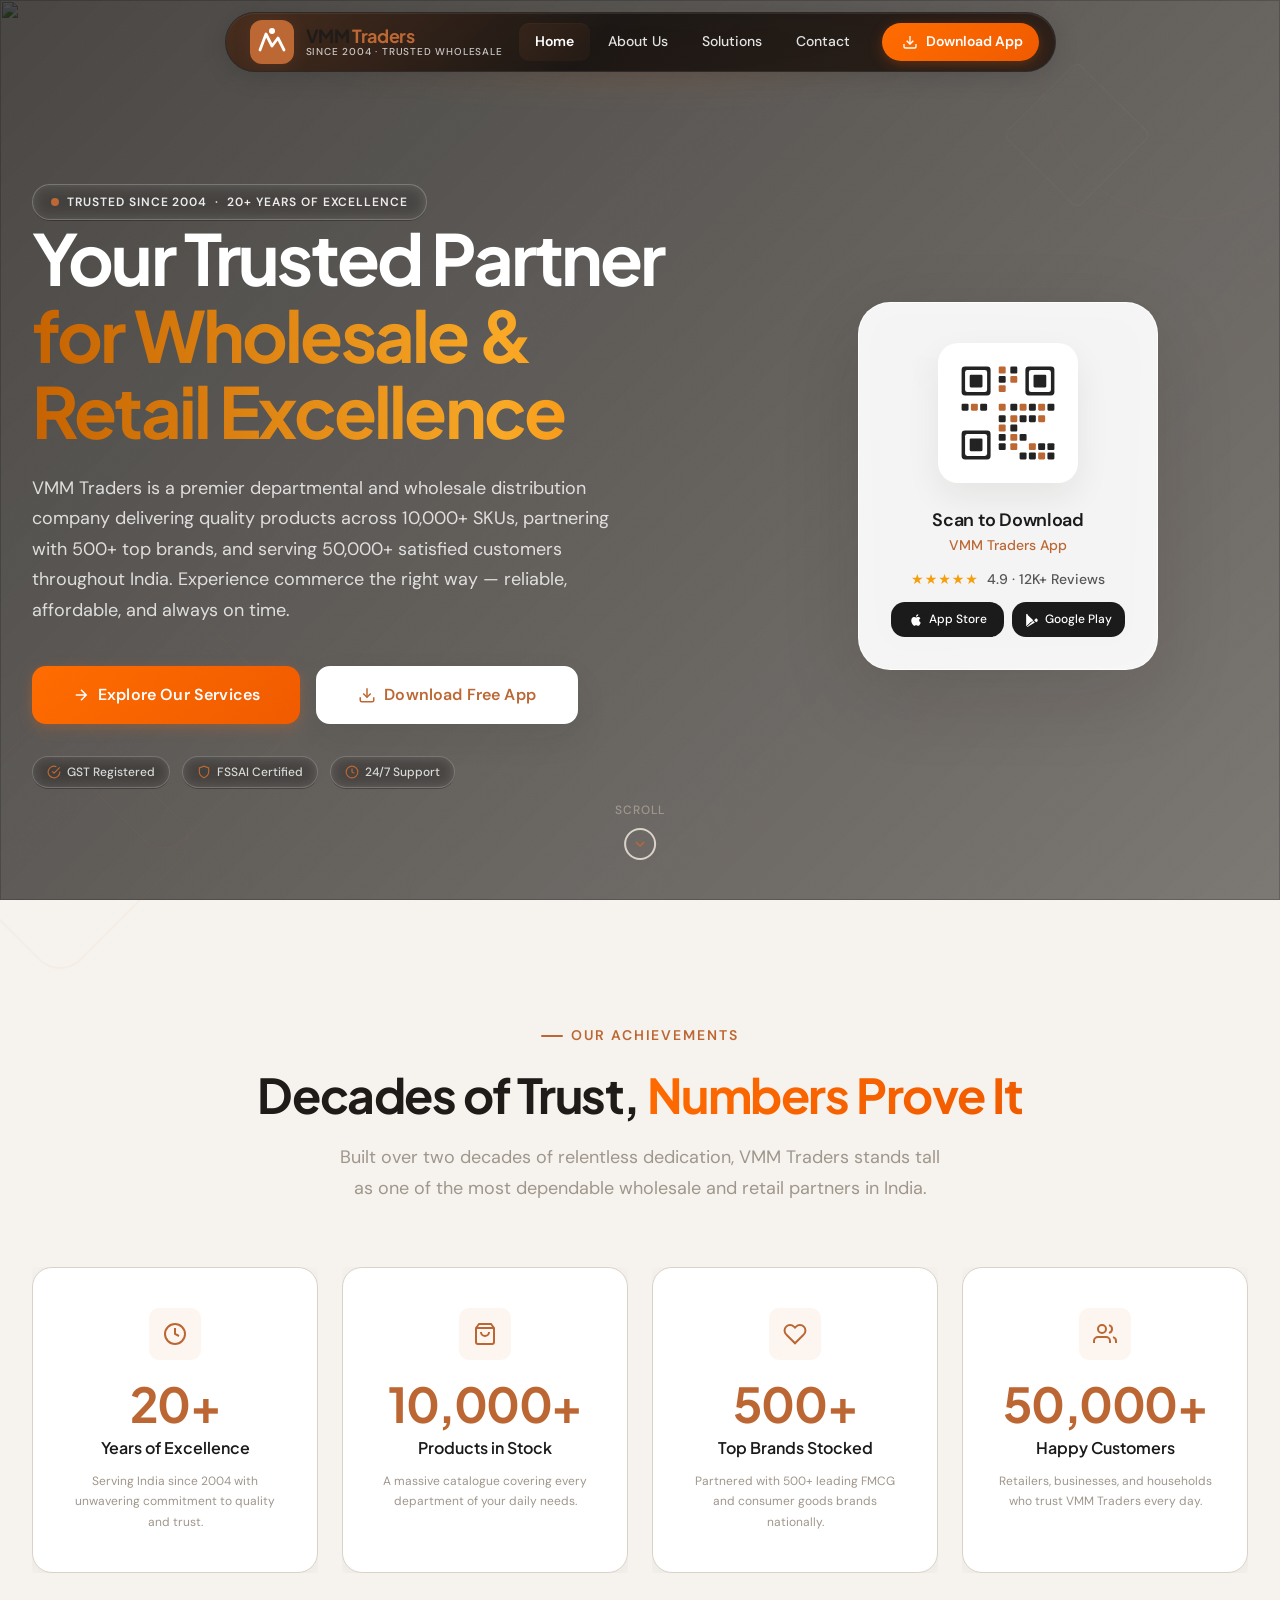
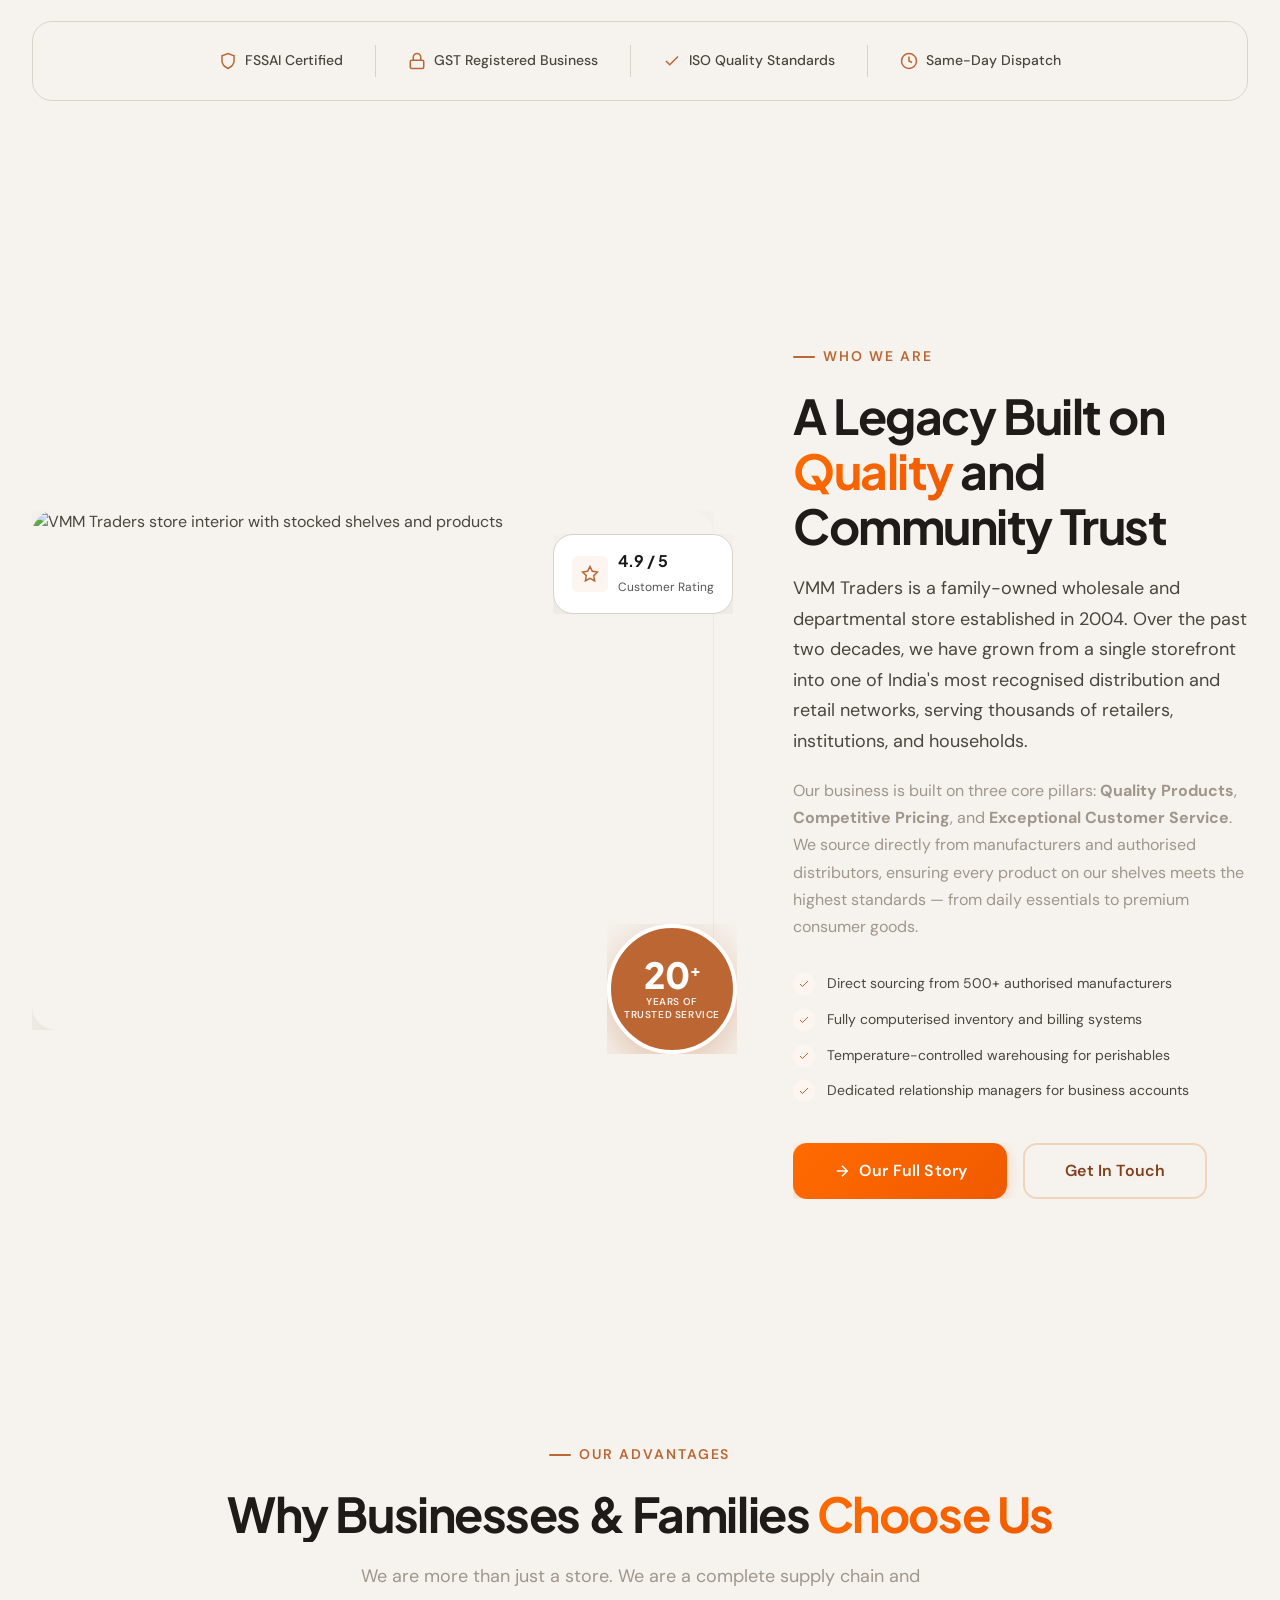
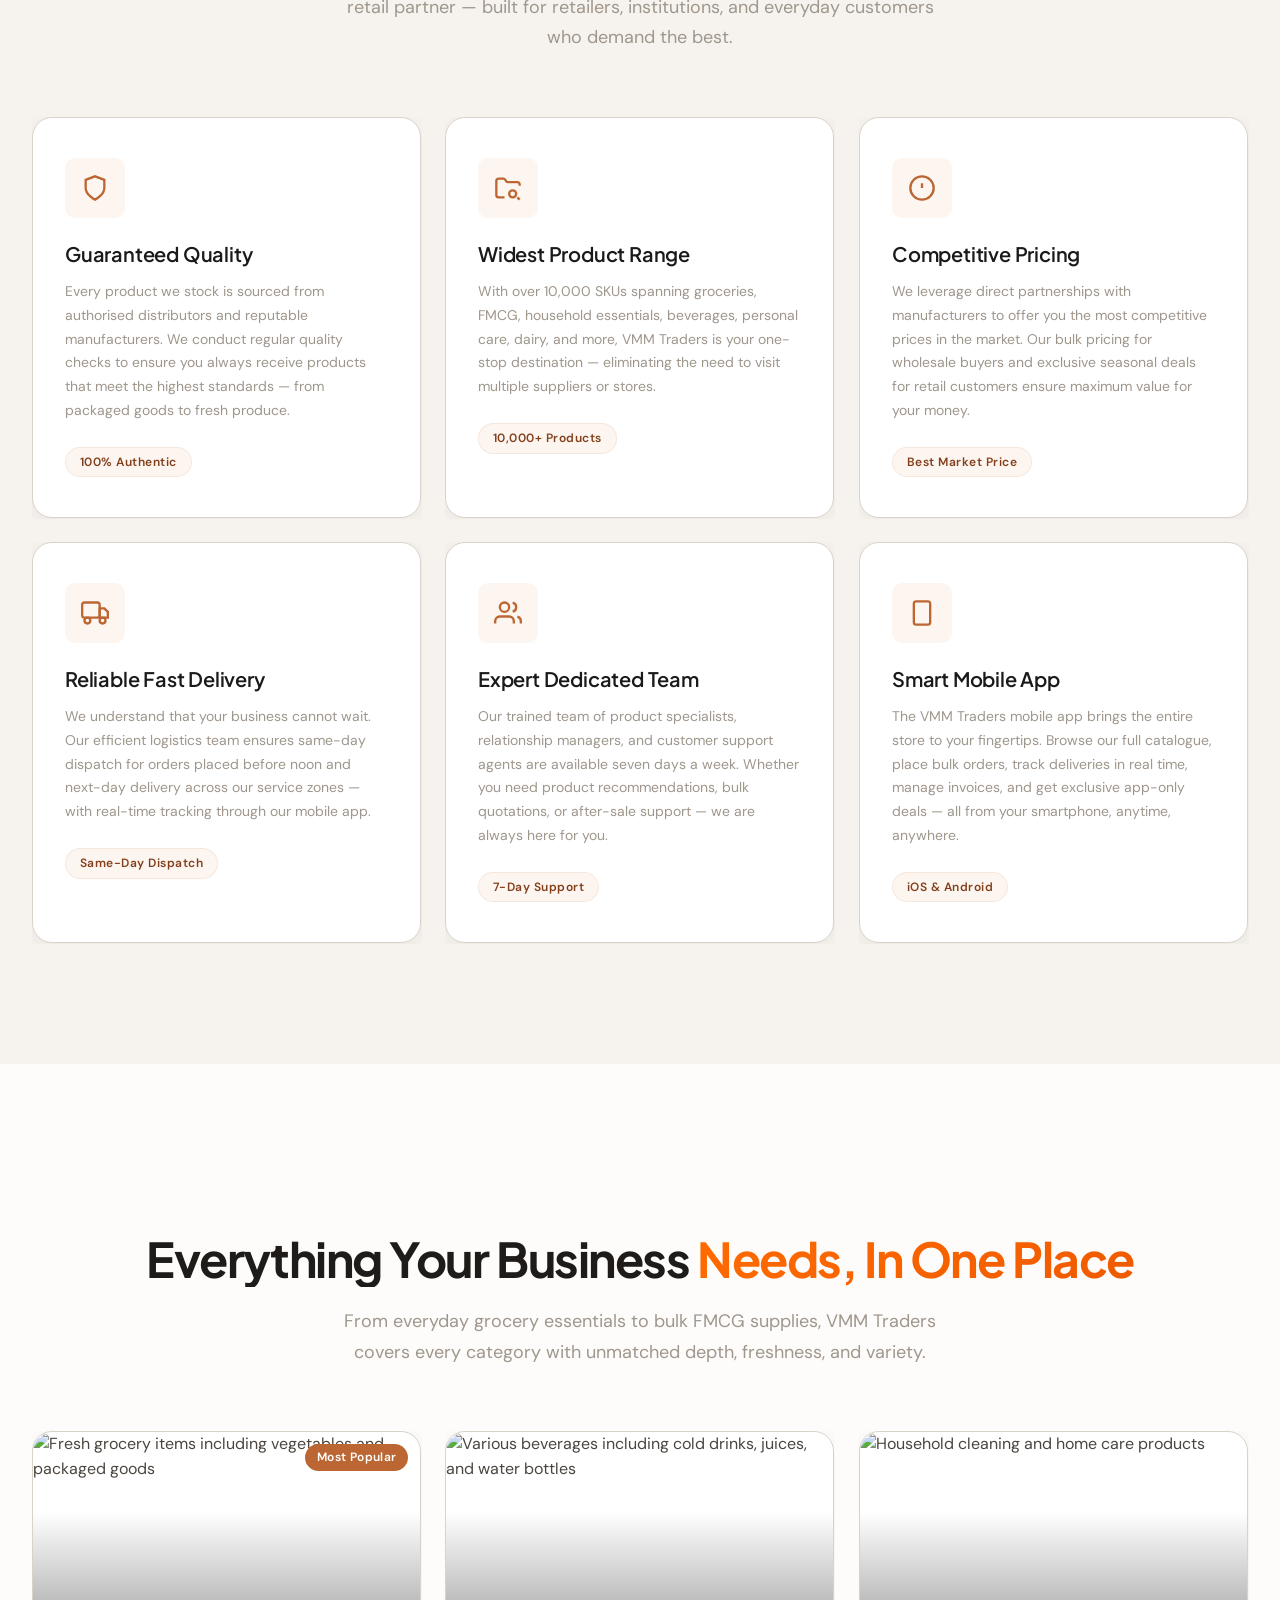
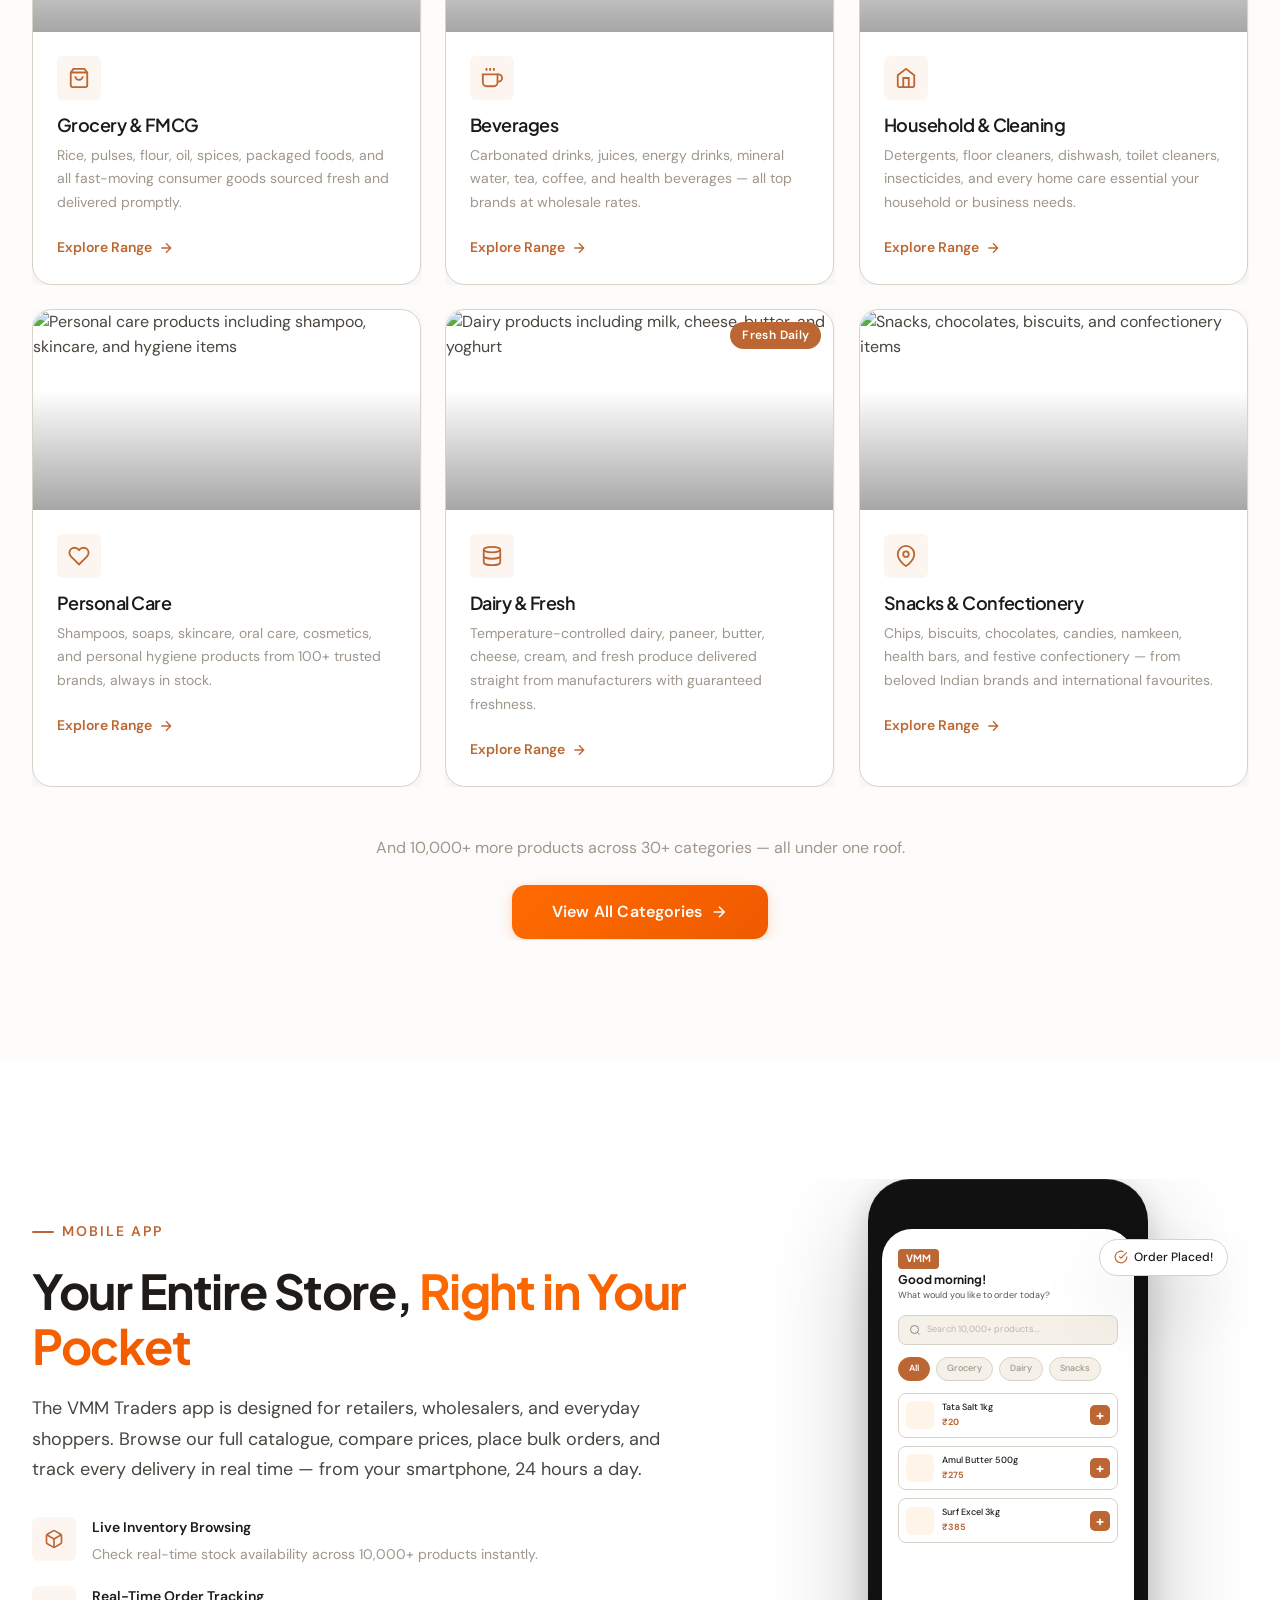
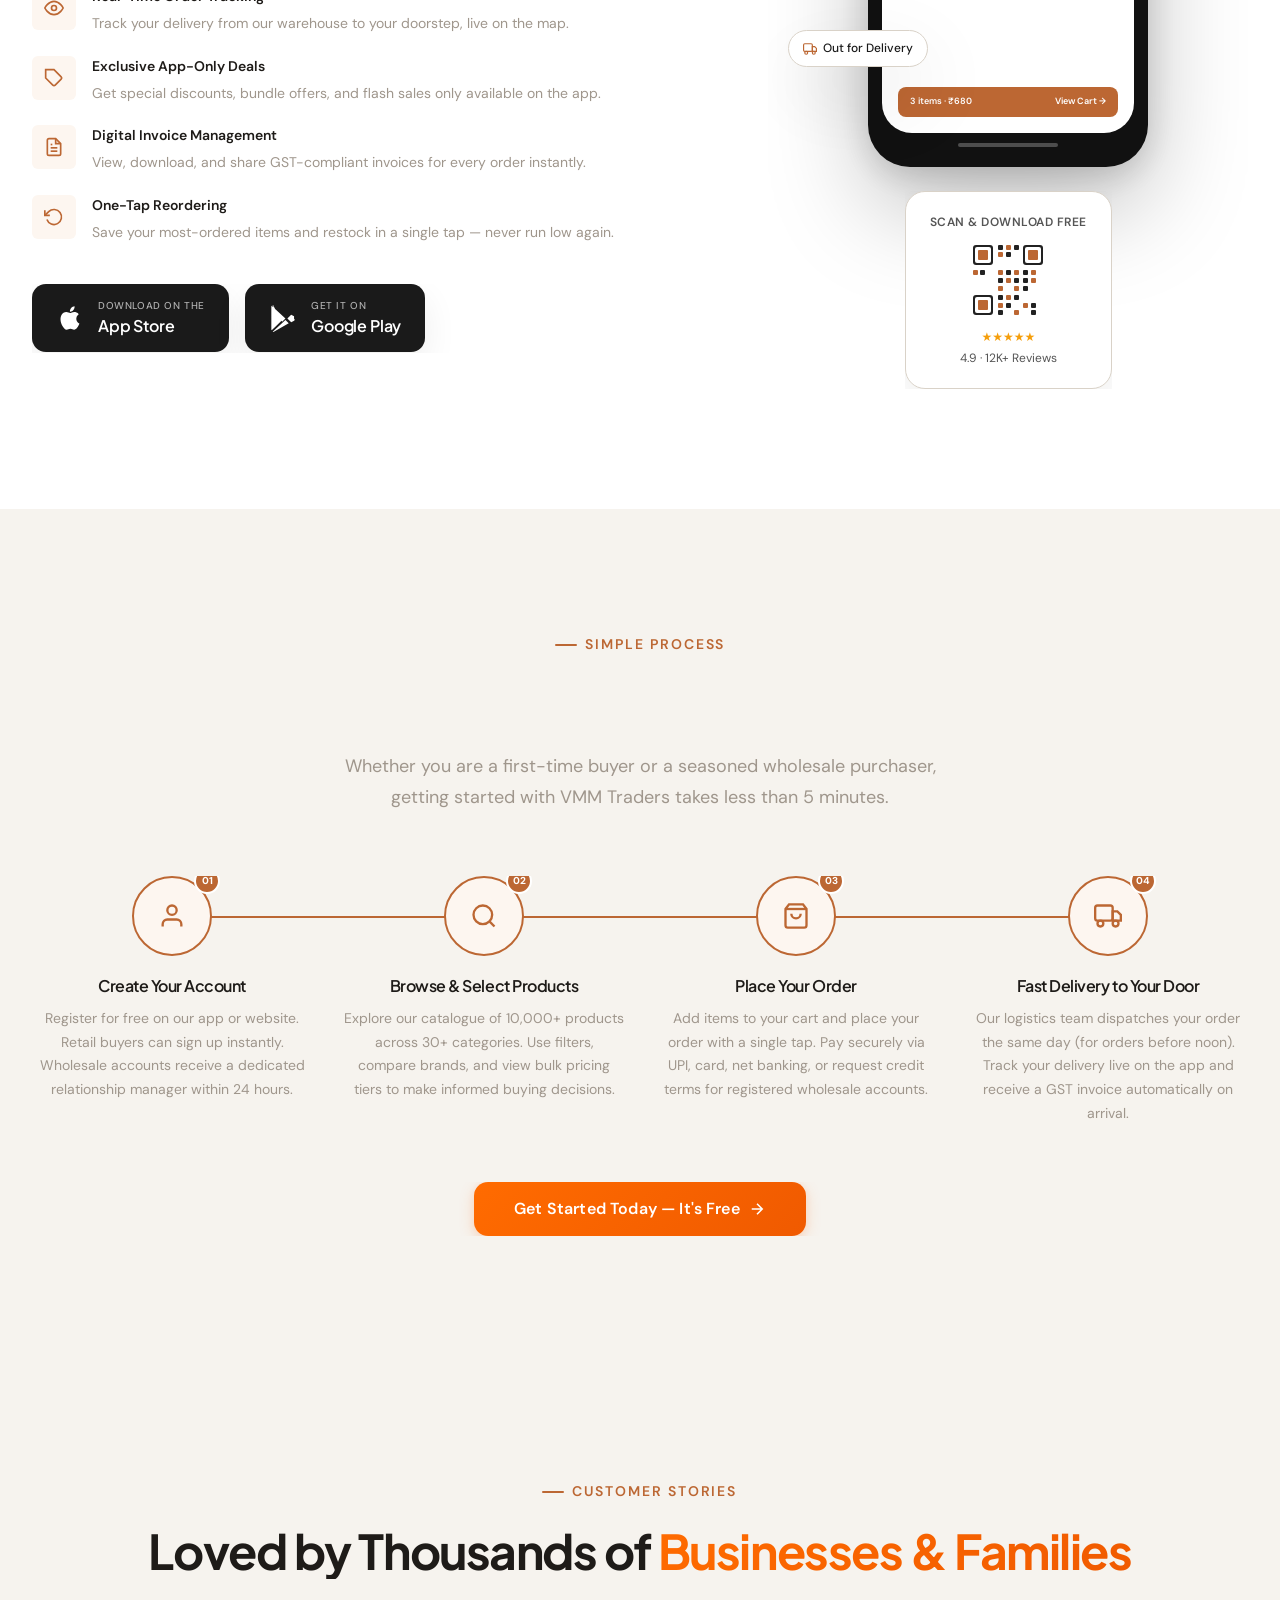
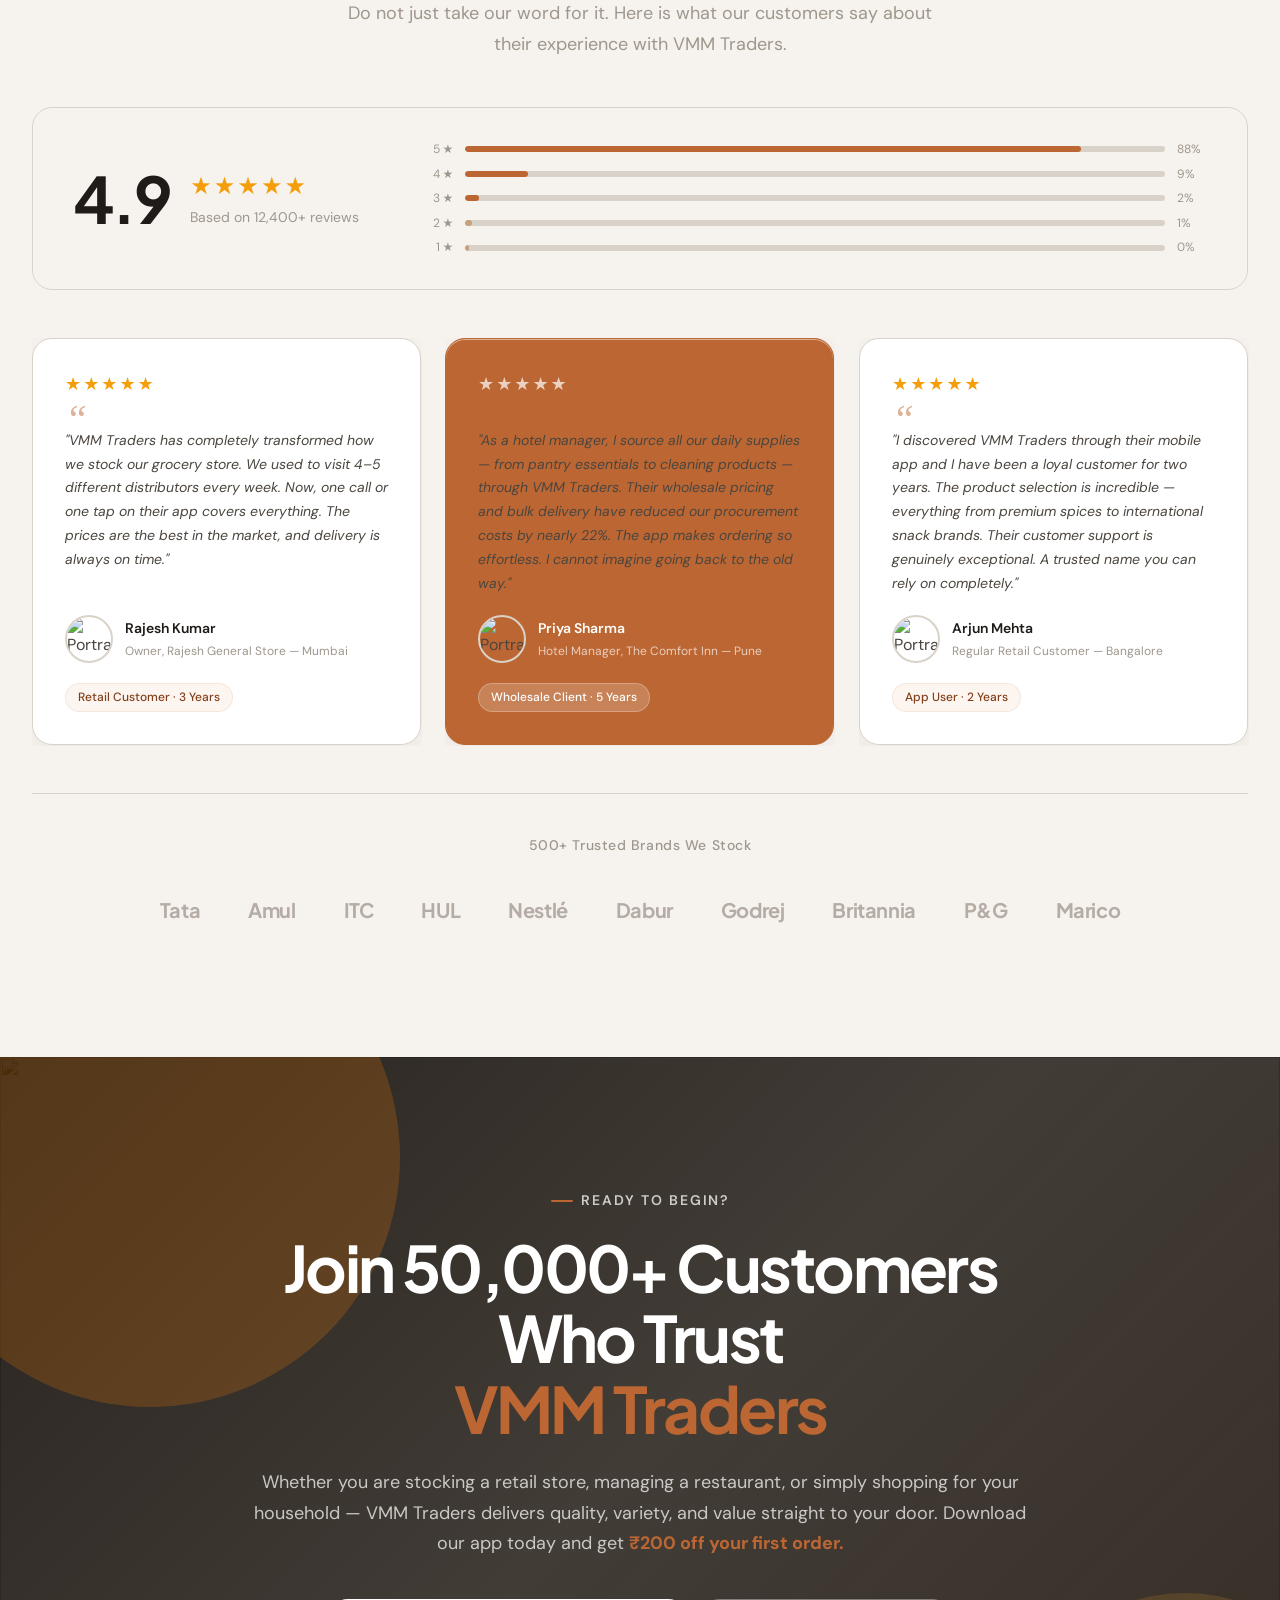
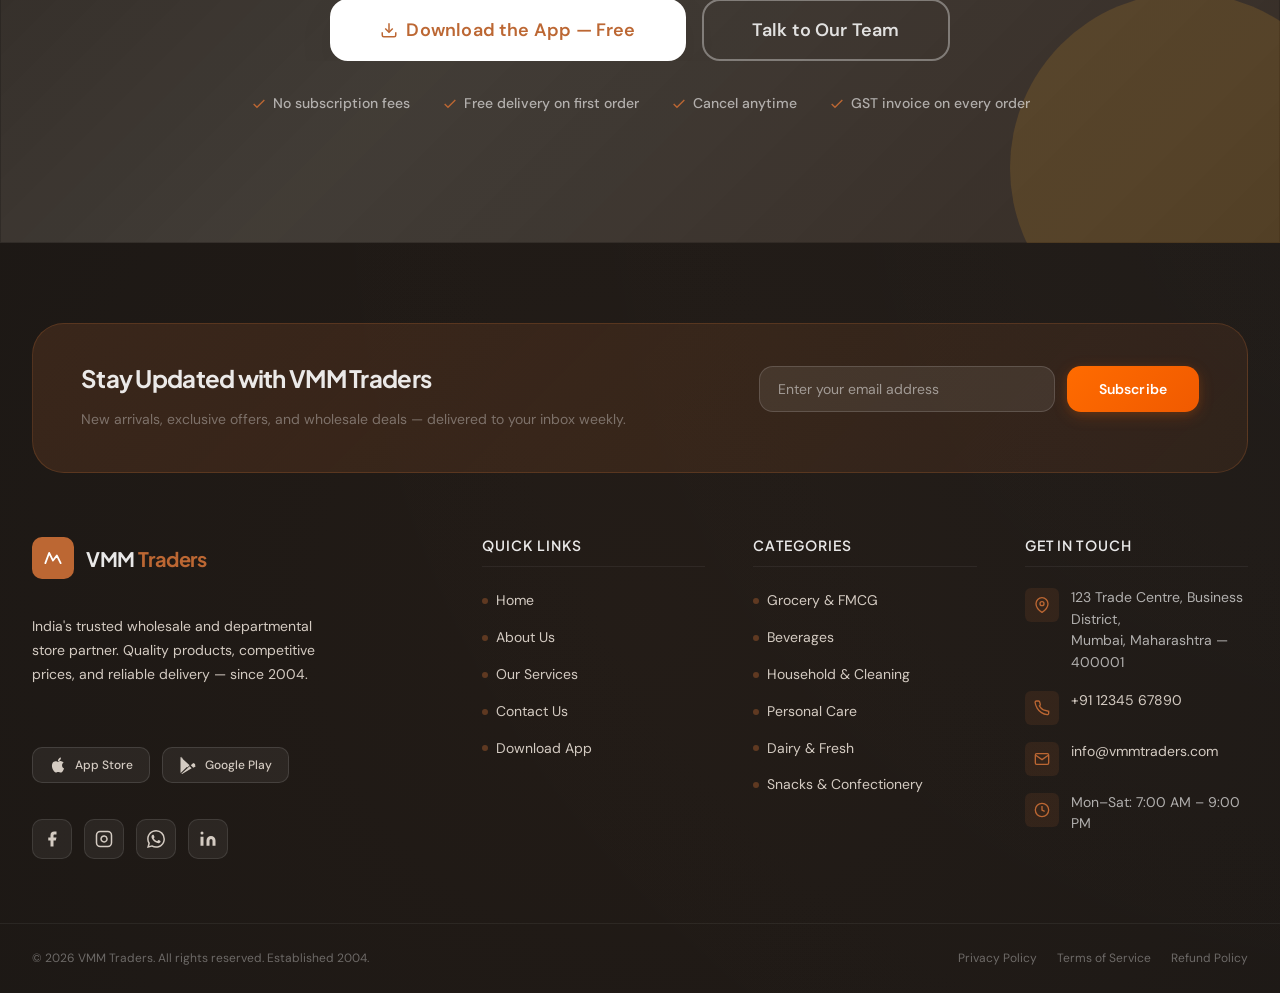
==== commit 03a6162b: "first commit" ====
--- a/index.html
+++ b/index.html
@@ -21,6 +21,9 @@
   <meta property="og:description" content="20+ years of excellence in wholesale distribution and departmental retail. Serving 50,000+ customers with 10,000+ quality products." />
   <meta property="og:url"         content="index.html" />
   <meta property="og:site_name"   content="VMM Traders" />
+  <meta property="og:image"       content="assets/logo/og-image.jpg" />
+  <meta property="og:image:width" content="1200" />
+  <meta property="og:image:height" content="630" />
 
   <!-- Icons -->
   <link rel="icon" type="image/svg+xml" href="assets/logo/favicon.svg" />
@@ -64,6 +67,8 @@
 </head>
 <body>
 
+  <a href="#main-content" class="skip-link">Skip to main content</a>
+
   <!-- Grain / noise texture overlay -->
   <div class="grain-overlay" aria-hidden="true"></div>
 
@@ -104,7 +109,7 @@
 
       <!-- CTA -->
       <a href="#app-section" class="navbar__cta">
-        <svg viewBox="0 0 24 24" fill="none" stroke="currentColor" stroke-width="2" aria-hidden="true"><path d="M12 2C6.48 2 2 6.48 2 12s4.48 10 10 10 10-4.48 10-10S17.52 2 12 2z"/><path d="M8 12l4-4 4 4M12 8v8"/></svg>
+        <svg viewBox="0 0 24 24" fill="none" stroke="currentColor" stroke-width="2" aria-hidden="true"><path d="M21 15v4a2 2 0 0 1-2 2H5a2 2 0 0 1-2-2v-4"/><polyline points="7 10 12 15 17 10"/><line x1="12" y1="15" x2="12" y2="3"/></svg>
         Download App
       </a>
 
@@ -138,7 +143,7 @@
         Contact
       </a>
       <a href="#app-section" class="btn btn-primary navbar__mobile-cta">
-        <svg viewBox="0 0 24 24" fill="none" stroke="currentColor" stroke-width="2" aria-hidden="true"><path d="M12 2C6.48 2 2 6.48 2 12s4.48 10 10 10 10-4.48 10-10S17.52 2 12 2z"/><path d="M8 12l4-4 4 4M12 8v8"/></svg>
+        <svg viewBox="0 0 24 24" fill="none" stroke="currentColor" stroke-width="2" aria-hidden="true"><path d="M21 15v4a2 2 0 0 1-2 2H5a2 2 0 0 1-2-2v-4"/><polyline points="7 10 12 15 17 10"/><line x1="12" y1="15" x2="12" y2="3"/></svg>
         Download App
       </a>
     </nav>
@@ -167,19 +172,7 @@
             fetchpriority="high"
           />
         <div class="hero__overlay anim-gradient-shift"></div>
-        <div class="mesh-gradient" aria-hidden="true">
-          <div class="mesh-gradient__blob mesh-gradient__blob--1"></div>
-          <div class="mesh-gradient__blob mesh-gradient__blob--2"></div>
-          <div class="mesh-gradient__blob mesh-gradient__blob--3"></div>
-        </div>
         <canvas id="hero-three-canvas" class="hero__three-canvas"></canvas>
-      </div>
-
-      <!-- Animated decorative orbs -->
-      <div class="hero__orbs" aria-hidden="true">
-        <div class="hero__orb hero__orb--1"></div>
-        <div class="hero__orb hero__orb--2"></div>
-        <div class="hero__orb hero__orb--3"></div>
       </div>
 
       <div class="container hero__container">
@@ -214,7 +207,7 @@
                 Explore Our Services
               </a>
               <a href="#app-section" class="btn btn-white btn-lg magnetic-btn" id="hero-app-btn" data-magnetic>
-                <svg viewBox="0 0 24 24" fill="none" stroke="currentColor" stroke-width="2" aria-hidden="true"><rect x="5" y="2" width="14" height="20" rx="2"/><line x1="12" y1="18" x2="12.01" y2="18"/></svg>
+                <svg viewBox="0 0 24 24" fill="none" stroke="currentColor" stroke-width="2" aria-hidden="true"><path d="M21 15v4a2 2 0 0 1-2 2H5a2 2 0 0 1-2-2v-4"/><polyline points="7 10 12 15 17 10"/><line x1="12" y1="15" x2="12" y2="3"/></svg>
                 Download Free App
               </a>
             </div>
@@ -887,7 +880,7 @@
 
             <!-- Download buttons -->
             <div class="app-download-btns reveal" data-delay="4">
-              <a href="#" class="app-store-btn" aria-label="Download VMM Traders on the App Store">
+              <a href="https://apps.apple.com/app/vmm-traders" class="app-store-btn" aria-label="Download VMM Traders on the App Store" target="_blank" rel="noopener">
                 <div class="app-store-btn__icon" aria-hidden="true">
                   <svg viewBox="0 0 24 24" fill="currentColor" aria-hidden="true"><path d="M18.71 19.5c-.83 1.24-1.71 2.45-3.05 2.47-1.34.03-1.77-.79-3.29-.79-1.53 0-2 .77-3.27.82-1.31.05-2.3-1.32-3.14-2.53C4.25 17 2.94 12.45 4.7 9.39c.87-1.52 2.43-2.48 4.12-2.51 1.28-.02 2.5.87 3.29.87.78 0 2.26-1.07 3.8-.91.65.03 2.47.26 3.64 1.98-.09.06-2.17 1.28-2.15 3.81.03 3.02 2.65 4.03 2.68 4.04-.03.07-.42 1.44-1.38 2.83M13 3.5c.73-.83 1.94-1.46 2.94-1.5.13 1.17-.34 2.35-1.04 3.19-.69.85-1.83 1.51-2.95 1.42-.15-1.15.41-2.35 1.05-3.11z"/></svg>
                 </div>
@@ -896,7 +889,7 @@
                   <span class="app-store-btn__name">App Store</span>
                 </div>
               </a>
-              <a href="#" class="app-store-btn" aria-label="Get VMM Traders on Google Play">
+              <a href="https://play.google.com/store/apps/details?id=com.vmmtraders.app" class="app-store-btn" aria-label="Get VMM Traders on Google Play" target="_blank" rel="noopener">
                 <div class="app-store-btn__icon" aria-hidden="true">
                   <svg viewBox="0 0 24 24" fill="currentColor" aria-hidden="true"><path d="M3.18 23.76c.3.17.65.2.98.08l12.76-7.37-2.83-2.83-10.91 10.12zm-1.18-2.3V2.54c0-.42.12-.78.32-1.05L13.2 12 2.32 22.51c-.2-.27-.32-.63-.32-1.05zM21.47 10.6l-2.45-1.42-3.27 3.27 3.27 3.27 2.48-1.43c.7-.41.7-1.29-.03-1.69zm-18.29-8.3l10.91 10.13-2.83 2.83L3.52 1.02c-.33-.19-.68-.16-.98.08.14-.08.31-.13.49-.13.37 0 .76.13 1.06.33.07.05.13.1.19.15z"/></svg>
                 </div>
@@ -1323,7 +1316,7 @@
 
           <div class="final-cta__actions reveal" data-delay="3">
             <a href="#app-section" class="btn btn-white btn-xl" id="final-app-btn">
-              <svg viewBox="0 0 24 24" fill="none" stroke="currentColor" stroke-width="2" aria-hidden="true"><rect x="5" y="2" width="14" height="20" rx="2"/><line x1="12" y1="18" x2="12.01" y2="18"/></svg>
+              <svg viewBox="0 0 24 24" fill="none" stroke="currentColor" stroke-width="2" aria-hidden="true"><path d="M21 15v4a2 2 0 0 1-2 2H5a2 2 0 0 1-2-2v-4"/><polyline points="7 10 12 15 17 10"/><line x1="12" y1="15" x2="12" y2="3"/></svg>
               Download the App — Free
             </a>
             <a href="contact.html" class="btn btn-secondary btn-xl final-cta__contact-btn">
@@ -1407,26 +1400,26 @@
             and reliable delivery — since 2004.
           </p>
           <div class="footer__apps">
-            <a href="#" class="footer__app-btn" aria-label="Download on App Store">
+            <a href="https://apps.apple.com/app/vmm-traders" class="footer__app-btn" aria-label="Download on App Store" target="_blank" rel="noopener">
               <svg viewBox="0 0 24 24" fill="currentColor" width="18" height="18" aria-hidden="true"><path d="M18.71 19.5c-.83 1.24-1.71 2.45-3.05 2.47-1.34.03-1.77-.79-3.29-.79-1.53 0-2 .77-3.27.82-1.31.05-2.3-1.32-3.14-2.53C4.25 17 2.94 12.45 4.7 9.39c.87-1.52 2.43-2.48 4.12-2.51 1.28-.02 2.5.87 3.29.87.78 0 2.26-1.07 3.8-.91.65.03 2.47.26 3.64 1.98-.09.06-2.17 1.28-2.15 3.81.03 3.02 2.65 4.03 2.68 4.04-.03.07-.42 1.44-1.38 2.83M13 3.5c.73-.83 1.94-1.46 2.94-1.5.13 1.17-.34 2.35-1.04 3.19-.69.85-1.83 1.51-2.95 1.42-.15-1.15.41-2.35 1.05-3.11z"/></svg>
               App Store
             </a>
-            <a href="#" class="footer__app-btn" aria-label="Get on Google Play">
+            <a href="https://play.google.com/store/apps/details?id=com.vmmtraders.app" class="footer__app-btn" aria-label="Get on Google Play" target="_blank" rel="noopener">
               <svg viewBox="0 0 24 24" fill="currentColor" width="18" height="18" aria-hidden="true"><path d="M3.18 23.76c.3.17.65.2.98.08l12.76-7.37-2.83-2.83-10.91 10.12zm-1.18-2.3V2.54c0-.42.12-.78.32-1.05L13.2 12 2.32 22.51c-.2-.27-.32-.63-.32-1.05zM21.47 10.6l-2.45-1.42-3.27 3.27 3.27 3.27 2.48-1.43c.7-.41.7-1.29-.03-1.69zm-18.29-8.3l10.91 10.13-2.83 2.83L3.52 1.02c-.33-.19-.68-.16-.98.08.14-.08.31-.13.49-.13.37 0 .76.13 1.06.33z"/></svg>
               Google Play
             </a>
           </div>
           <div class="footer__socials" style="margin-top:1.25rem;" aria-label="VMM Traders social media">
-            <a href="#" class="footer__social" aria-label="VMM Traders on Facebook" target="_blank" rel="noopener">
+            <a href="https://facebook.com/vmmtraders" class="footer__social" aria-label="VMM Traders on Facebook" target="_blank" rel="noopener">
               <svg viewBox="0 0 24 24" fill="currentColor" width="18" height="18" aria-hidden="true"><path d="M18 2h-3a5 5 0 00-5 5v3H7v4h3v8h4v-8h3l1-4h-4V7a1 1 0 011-1h3z"/></svg>
             </a>
-            <a href="#" class="footer__social" aria-label="VMM Traders on Instagram" target="_blank" rel="noopener">
+            <a href="https://instagram.com/vmmtraders" class="footer__social" aria-label="VMM Traders on Instagram" target="_blank" rel="noopener">
               <svg viewBox="0 0 24 24" fill="none" stroke="currentColor" stroke-width="2" width="18" height="18" aria-hidden="true"><rect x="2" y="2" width="20" height="20" rx="5"/><path d="M16 11.37A4 4 0 1112.63 8 4 4 0 0116 11.37z"/><line x1="17.5" y1="6.5" x2="17.51" y2="6.5"/></svg>
             </a>
-            <a href="#" class="footer__social" aria-label="VMM Traders on WhatsApp" target="_blank" rel="noopener">
+            <a href="https://wa.me/911234567890" class="footer__social" aria-label="VMM Traders on WhatsApp" target="_blank" rel="noopener">
               <svg viewBox="0 0 24 24" fill="currentColor" width="18" height="18" aria-hidden="true"><path d="M17.472 14.382c-.297-.149-1.758-.867-2.03-.967-.273-.099-.471-.148-.67.15-.197.297-.767.966-.94 1.164-.173.199-.347.223-.644.075-.297-.15-1.255-.463-2.39-1.475-.883-.788-1.48-1.761-1.653-2.059-.173-.297-.018-.458.13-.606.134-.133.298-.347.446-.52.149-.174.198-.298.298-.497.099-.198.05-.371-.025-.52-.075-.149-.669-1.612-.916-2.207-.242-.579-.487-.5-.669-.51-.173-.008-.371-.01-.57-.01-.198 0-.52.074-.792.372-.272.297-1.04 1.016-1.04 2.479 0 1.462 1.065 2.875 1.213 3.074.149.198 2.096 3.2 5.077 4.487.709.306 1.262.489 1.694.625.712.227 1.36.195 1.871.118.571-.085 1.758-.719 2.006-1.413.248-.694.248-1.289.173-1.413-.074-.124-.272-.198-.57-.347m-5.421 7.403h-.004a9.87 9.87 0 01-5.031-1.378l-.361-.214-3.741.982.998-3.648-.235-.374a9.86 9.86 0 01-1.51-5.26c.001-5.45 4.436-9.884 9.888-9.884 2.64 0 5.122 1.03 6.988 2.898a9.825 9.825 0 012.893 6.994c-.003 5.45-4.437 9.884-9.885 9.884m8.413-18.297A11.815 11.815 0 0012.05 0C5.495 0 .16 5.335.157 11.892c0 2.096.547 4.142 1.588 5.945L.057 24l6.305-1.654a11.882 11.882 0 005.683 1.448h.005c6.554 0 11.89-5.335 11.893-11.893a11.821 11.821 0 00-3.48-8.413z"/></svg>
             </a>
-            <a href="#" class="footer__social" aria-label="VMM Traders on LinkedIn" target="_blank" rel="noopener">
+            <a href="https://linkedin.com/company/vmmtraders" class="footer__social" aria-label="VMM Traders on LinkedIn" target="_blank" rel="noopener">
               <svg viewBox="0 0 24 24" fill="currentColor" width="18" height="18" aria-hidden="true"><path d="M16 8a6 6 0 016 6v7h-4v-7a2 2 0 00-2-2 2 2 0 00-2 2v7h-4v-7a6 6 0 016-6zM2 9h4v12H2z"/><circle cx="4" cy="4" r="2"/></svg>
             </a>
           </div>
@@ -1500,9 +1493,9 @@
           &copy; <span id="footer-year"></span> VMM Traders. All rights reserved. Established 2004.
         </p>
         <nav class="footer__legal" aria-label="Legal pages">
-          <a href="#" class="footer__legal-link">Privacy Policy</a>
-          <a href="#" class="footer__legal-link">Terms of Service</a>
-          <a href="#" class="footer__legal-link">Refund Policy</a>
+          <a href="privacy-policy.html" class="footer__legal-link">Privacy Policy</a>
+          <a href="terms-of-service.html" class="footer__legal-link">Terms of Service</a>
+          <a href="refund-policy.html" class="footer__legal-link">Refund Policy</a>
         </nav>
       </div>
     </div>
@@ -1527,6 +1520,7 @@
   <script src="https://cdnjs.cloudflare.com/ajax/libs/three.js/r152/three.min.js"></script>
   <script>
     // Hero three.js torus animation
+    try {
     const heroCanvas = document.getElementById('hero-three-canvas');
     if (heroCanvas) {
       const heroRenderer = new THREE.WebGLRenderer({ canvas: heroCanvas, alpha: true });
@@ -1558,7 +1552,9 @@
         heroCamera.updateProjectionMatrix();
       });
     }
-
+    } catch (e) { console.warn('[VMM] Three.js hero renderer skipped:', e); }
+
+    try {
     // CTA three.js particles animation
     const ctaCanvas = document.getElementById('cta-three-canvas');
     if (ctaCanvas) {
@@ -1595,6 +1591,7 @@
         ctaCamera.updateProjectionMatrix();
       });
     }
+    } catch (e) { console.warn('[VMM] Three.js CTA renderer skipped:', e); }
   </script>
 </body>
 </html>
--- a/css/global.css
+++ b/css/global.css
@@ -55,6 +55,7 @@
   /* ── Core Aliases ── */
   --clr-bg:            #F6F3EE;
   --clr-warm-white:    #F6F3EE;
+  --clr-soft-cream:    #F5F0E8;
   --clr-section-bg:    #FFFFFF;
   --clr-section-alt:   #F2EEE8;
   --clr-hero-bg:       #F7F4EF;
@@ -81,6 +82,7 @@
   /* ── Borders ── */
   --clr-border-light:  #EBE5DD;
   --clr-border:        #D9D2C8;
+  --clr-border-mid:    #C6A17B;
   --clr-border-strong: #C2B8AC;
   --clr-border-focus:  #BC6733;
 
@@ -171,6 +173,7 @@
   --sp-4:  1rem;
   --sp-5:  1.25rem;
   --sp-6:  1.5rem;
+  --sp-7:  1.75rem;
   --sp-8:  2rem;
   --sp-10: 2.5rem;
   --sp-12: 3rem;
@@ -187,6 +190,8 @@
   /* ── Border Radius — exact brand spec ── */
   --radius-xs:    6px;
   --radius-sm:    10px;
+  --radius-md:    14px;
+  --radius-lg:    18px;
   --radius-btn:   14px;   /* Buttons */
   --radius-input: 14px;   /* Inputs  */
   --radius-card:  20px;   /* Cards   */
@@ -198,6 +203,7 @@
   /* ── Shadows — Premium Warm Depth ── */
   --shadow-xs:  0 1px 3px rgba(30, 24, 20, 0.04);
   --shadow-sm:  0 6px 18px rgba(30, 24, 20, 0.05);
+  --shadow-orange-lg: 0 12px 40px rgba(188, 103, 51, 0.35);
   --shadow-md:  0 14px 35px rgba(30, 24, 20, 0.07);
   --shadow-lg:  0 30px 80px rgba(30, 24, 20, 0.10);
   --shadow-xl:  0 40px 100px rgba(40, 28, 20, 0.10);
@@ -729,7 +735,6 @@
   cursor: pointer;
   white-space: nowrap;
   text-decoration: none;
-  overflow: hidden;
   user-select: none;
   transition:
     transform    var(--tr-bounce),
@@ -770,6 +775,7 @@
   border: none;
   box-shadow: var(--shadow-accent-sm);
   z-index: 1;
+  overflow: hidden;
 }
 
 .btn-primary::after {
@@ -1722,7 +1728,7 @@
 
 @media (prefers-reduced-motion: reduce) {
   .grain-overlay { animation: none; opacity: 0.020; }
-  .hero__orbs    { display: none; }
+
 }
 
 .divider { height: 1px; background: var(--clr-border); border: none; }
@@ -2325,10 +2331,7 @@
     transform: none;
   }
 
-  .hero__orb {
-    animation: none;
-    opacity: 0.10;
-  }
+
 }
 
 .hero__overlay {
@@ -2343,50 +2346,7 @@
   );
 }
 
-.hero__orbs { position: absolute; inset: 0; pointer-events: none; z-index: 1; overflow: hidden; }
-
-.hero__orb {
-  position: absolute;
-  border-radius: 50%;
-  will-change: transform;
-  animation: orbDrift 16s cubic-bezier(0.45, 0.05, 0.20, 1) infinite;
-}
-
-@keyframes orbDrift {
-  0%   { transform: translate(0, 0) scale(1);     opacity: 0.12; }
-  20%  { transform: translate(40px, -60px) scale(1.15); opacity: 0.18; }
-  40%  { transform: translate(-30px, -20px) scale(0.95); opacity: 0.10; }
-  60%  { transform: translate(20px, 50px) scale(1.08);  opacity: 0.15; }
-  80%  { transform: translate(-50px, 10px) scale(1.02); opacity: 0.08; }
-  100% { transform: translate(0, 0) scale(1);     opacity: 0.12; }
-}
-
-.hero__orb--1 {
-  width: 600px; height: 600px;
-  background: var(--clr-orange);
-  top: -180px; right: -100px;
-  animation-delay: 0s;
-  animation-duration: 18s;
-  opacity: 0.10;
-}
-
-.hero__orb--2 {
-  width: 400px; height: 400px;
-  background: var(--clr-neutral-700);
-  bottom: -100px; left: -80px;
-  animation-delay: -6s;
-  animation-duration: 14s;
-  opacity: 0.08;
-}
-
-.hero__orb--3 {
-  width: 280px; height: 280px;
-  background: var(--clr-neutral-700);
-  top: 40%; left: 40%;
-  animation-delay: -12s;
-  animation-duration: 20s;
-  opacity: 0.05;
-}
+
 
 .hero__container {
   position: relative;
--- a/css/animations.css
+++ b/css/animations.css
@@ -765,75 +765,7 @@
 }
 
 
-/* ─────────────────────────────────────────────────────────────
-   §13  PREMIUM MESH GRADIENT
-   Animated gradient mesh for hero / CTA backgrounds
-   ───────────────────────────────────────────────────────────── */
-
-.mesh-gradient {
-  position: absolute;
-  inset: 0;
-  overflow: hidden;
-  pointer-events: none;
-  z-index: 0;
-}
-
-.mesh-gradient__blob {
-  position: absolute;
-  border-radius: 50%;
-  will-change: transform;
-  animation: meshBlob 20s cubic-bezier(0.45, 0.05, 0.20, 1) infinite;
-}
-
-.mesh-gradient__blob--1 {
-  width: 600px;
-  height: 600px;
-  background: rgba(188, 103, 51, 0.08);
-  top: -15%;
-  right: -10%;
-  animation-duration: 22s;
-}
-
-.mesh-gradient__blob--2 {
-  width: 450px;
-  height: 450px;
-  background: rgba(188, 103, 51, 0.05);
-  bottom: -20%;
-  left: -5%;
-  animation-duration: 18s;
-  animation-delay: -6s;
-}
-
-.mesh-gradient__blob--3 {
-  width: 350px;
-  height: 350px;
-  background: rgba(30, 24, 20, 0.04);
-  top: 30%;
-  left: 40%;
-  animation-duration: 25s;
-  animation-delay: -12s;
-}
-
-.mesh-gradient__blob--dark-1 {
-  background: rgba(188, 103, 51, 0.12);
-}
-
-.mesh-gradient__blob--dark-2 {
-  background: rgba(188, 103, 51, 0.08);
-}
-
-.mesh-gradient__blob--dark-3 {
-  background: rgba(255, 255, 255, 0.03);
-}
-
-@keyframes meshBlob {
-  0%   { transform: translate(0, 0) scale(1); }
-  20%  { transform: translate(40px, -50px) scale(1.1); }
-  40%  { transform: translate(-30px, 20px) scale(0.9); }
-  60%  { transform: translate(50px, 30px) scale(1.05); }
-  80%  { transform: translate(-20px, -40px) scale(0.95); }
-  100% { transform: translate(0, 0) scale(1); }
-}
+
 
 
 /* ─────────────────────────────────────────────────────────────
@@ -1039,11 +971,6 @@
    ───────────────────────────────────────────────────────────── */
 
 @media (prefers-reduced-motion: reduce) {
-  .mesh-gradient__blob {
-    animation: none;
-    opacity: 0.05;
-  }
-
   .geo-shape {
     animation: none;
     opacity: 0.03;
--- a/css/accessibility.css
+++ b/css/accessibility.css
@@ -112,7 +112,26 @@
   opacity: 1 !important;
 }
 
-/* ── 10. FOCUS INDICATORS ── */
+/* ── 10. SKIP TO CONTENT LINK ── */
+.skip-link {
+  position: absolute;
+  top: -100%;
+  left: 1rem;
+  z-index: 10000;
+  padding: 0.75rem 1.5rem;
+  background: #BC6733;
+  color: #FFFFFF;
+  font-size: 0.875rem;
+  font-weight: 600;
+  border-radius: 0 0 8px 8px;
+  text-decoration: none;
+  transition: top 0.2s ease;
+}
+.skip-link:focus {
+  top: 0;
+}
+
+/* ── 11. FOCUS INDICATORS ── */
 :focus-visible {
   outline: 3px solid #BC6733 !important;
   outline-offset: 3px;
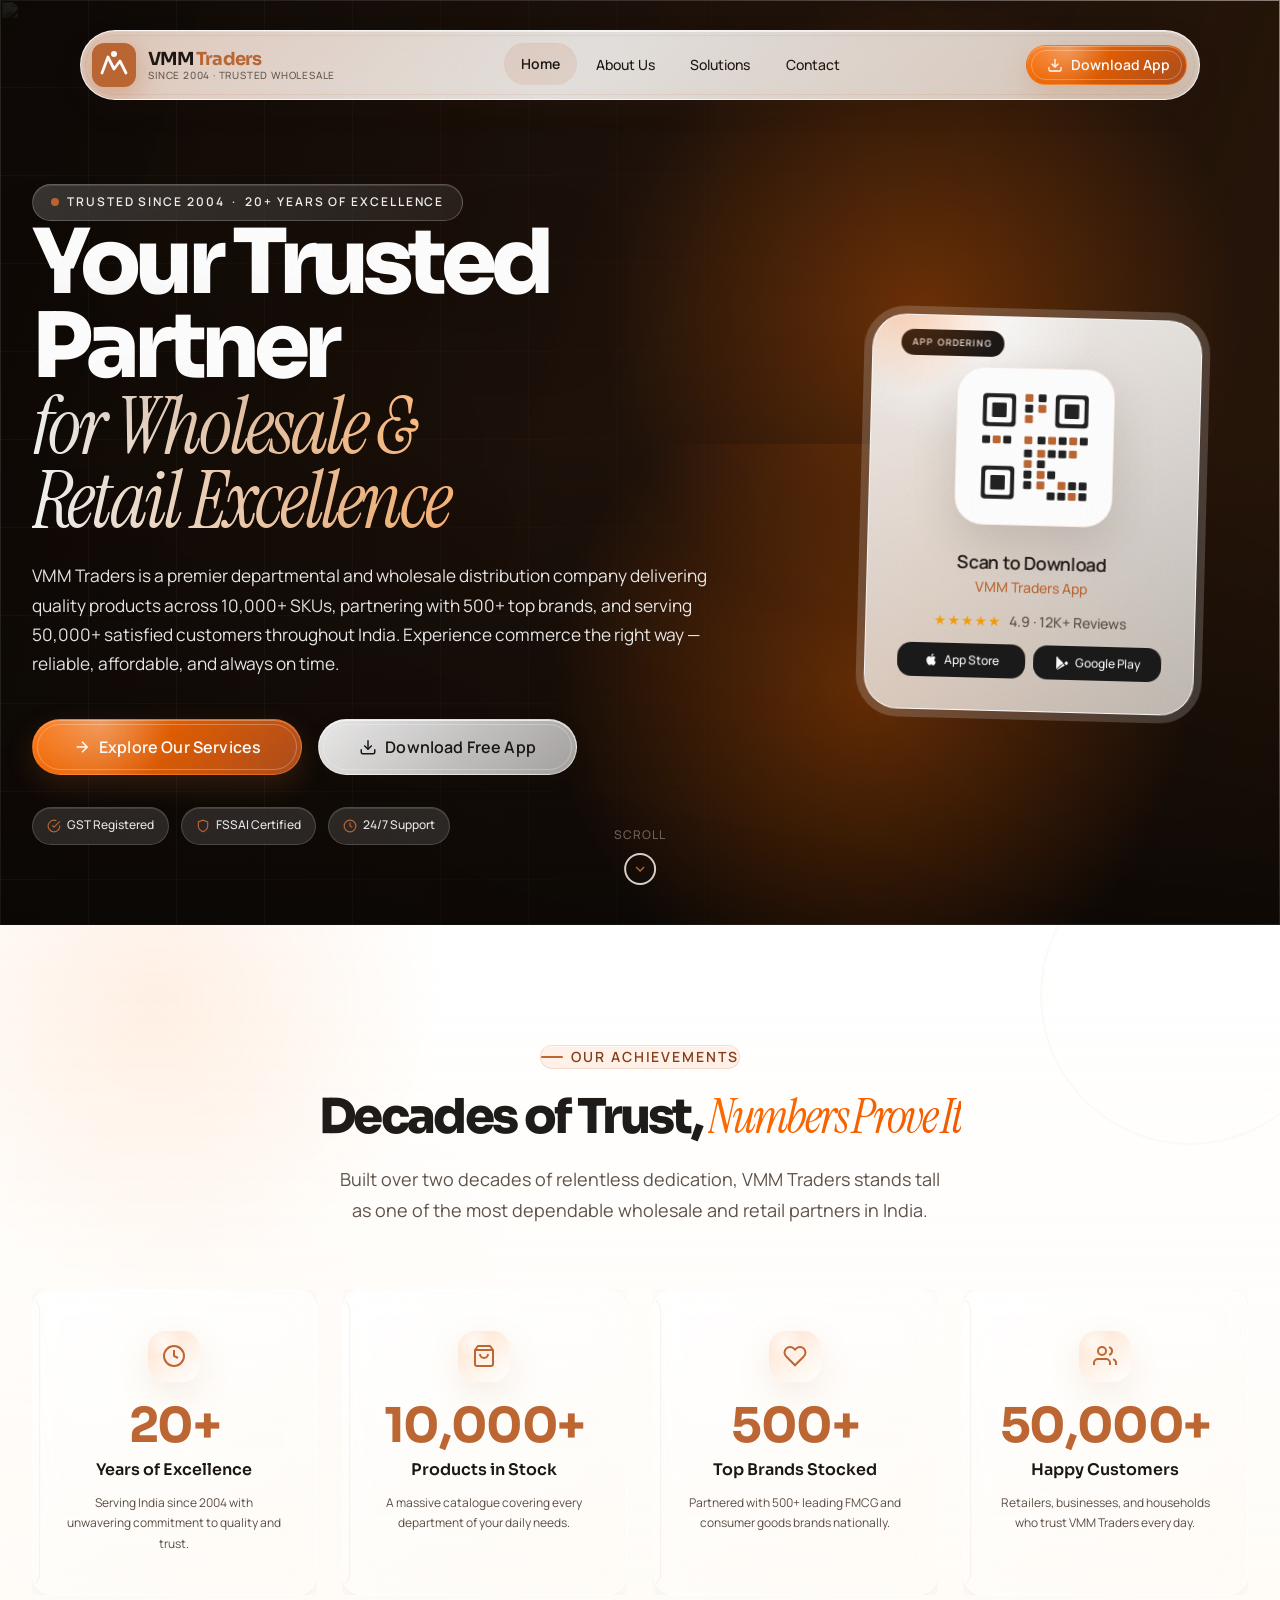
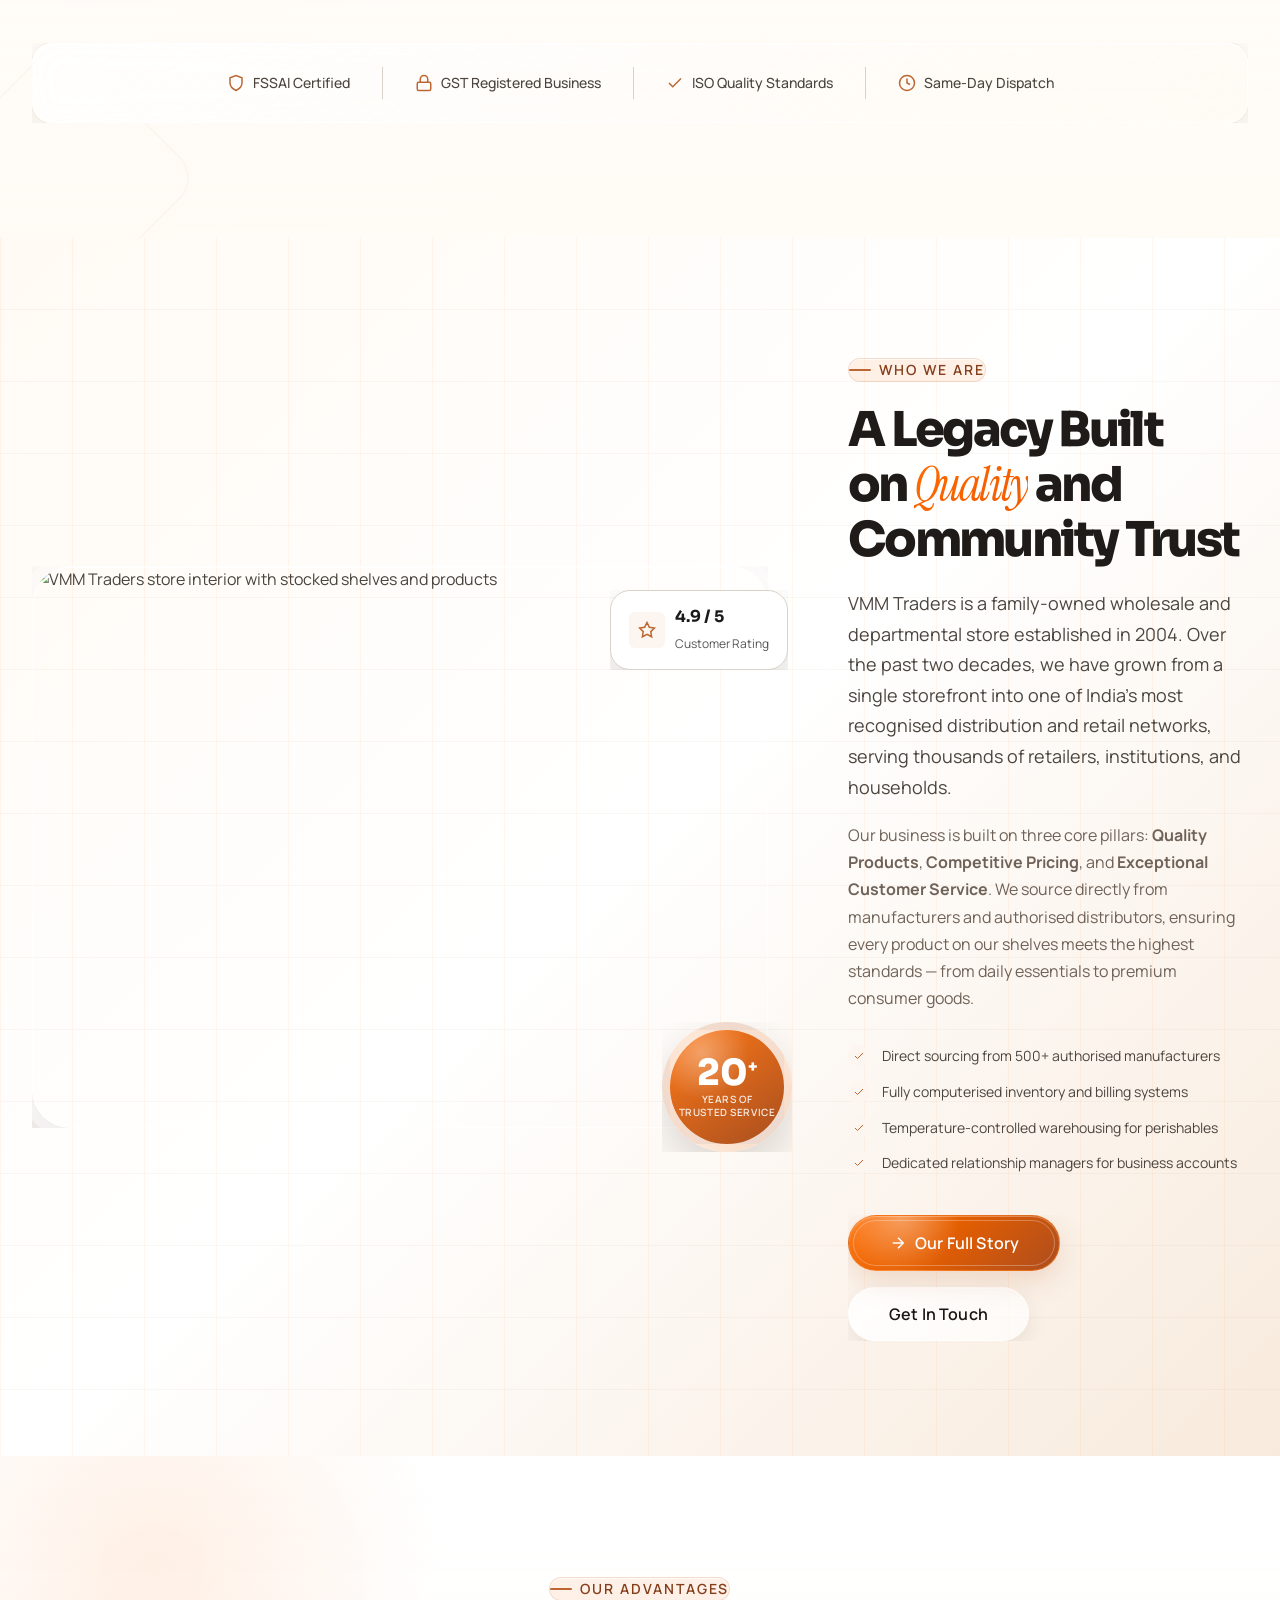
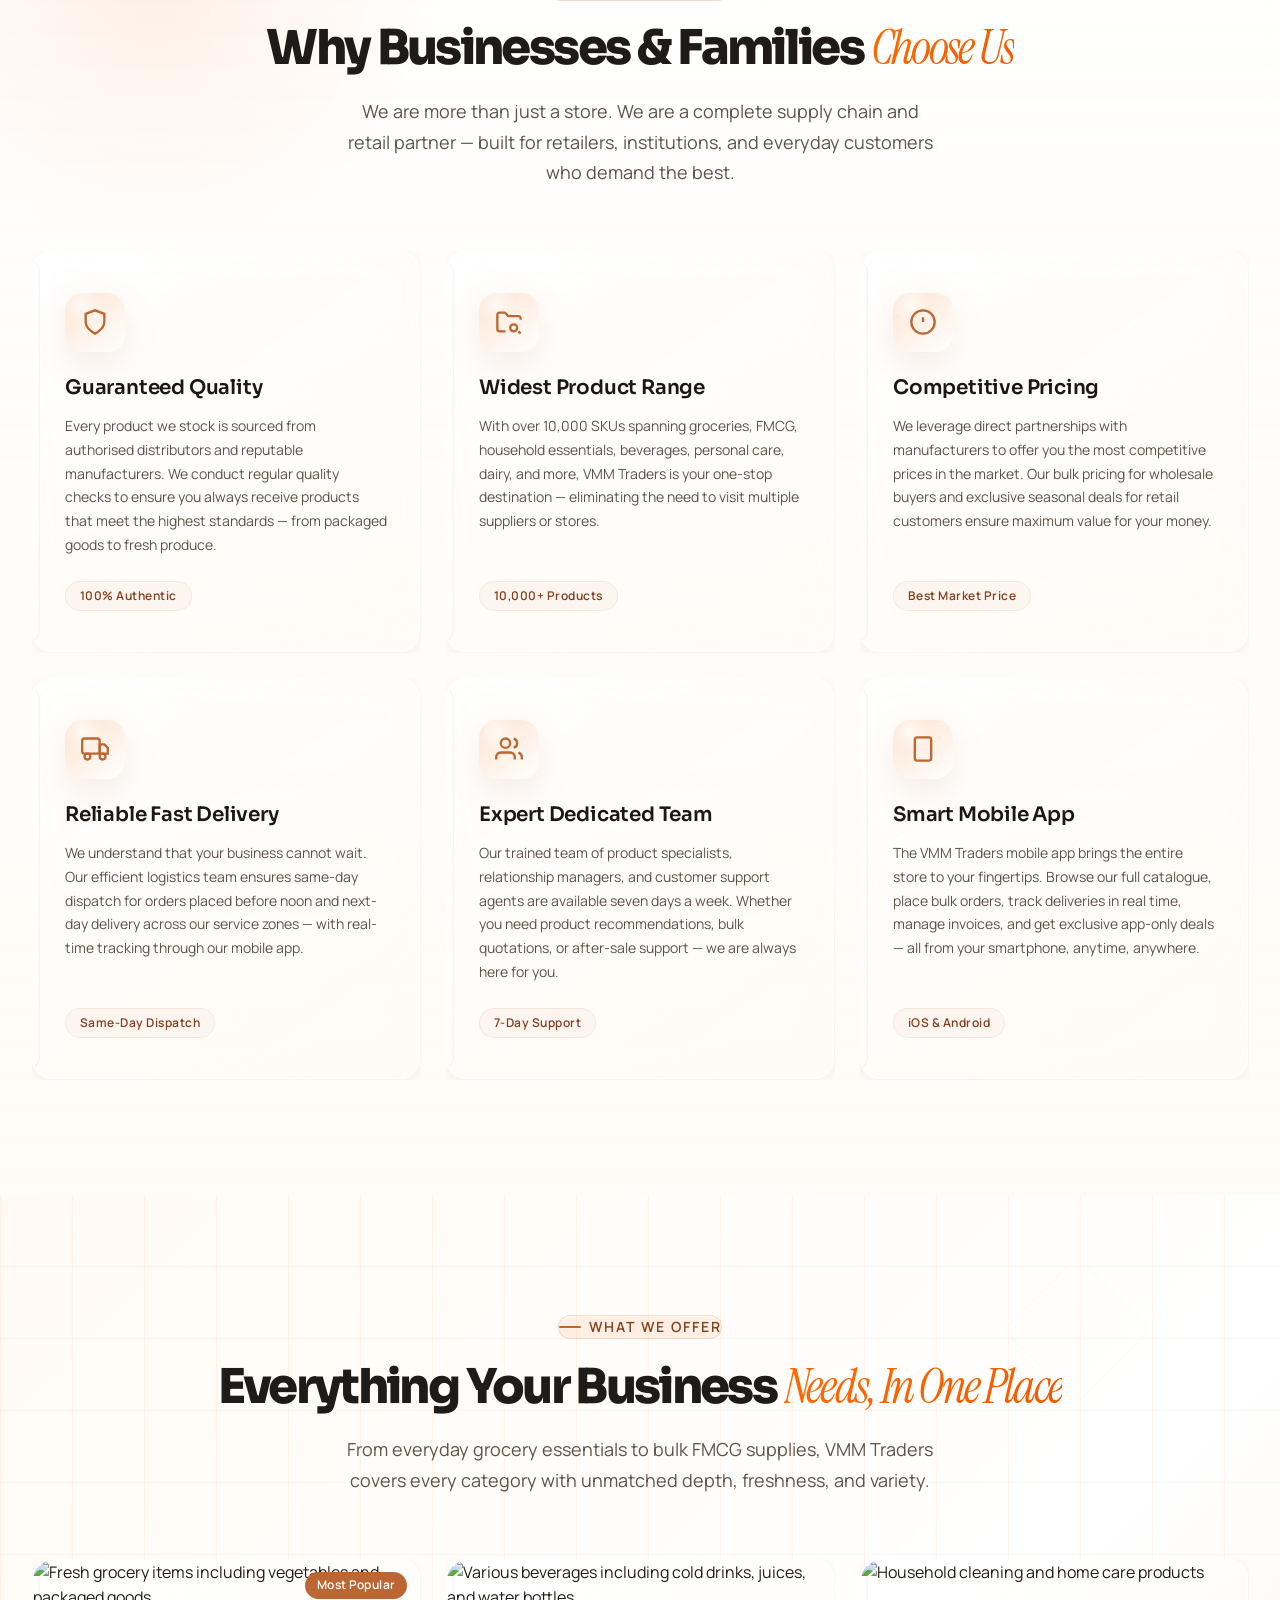
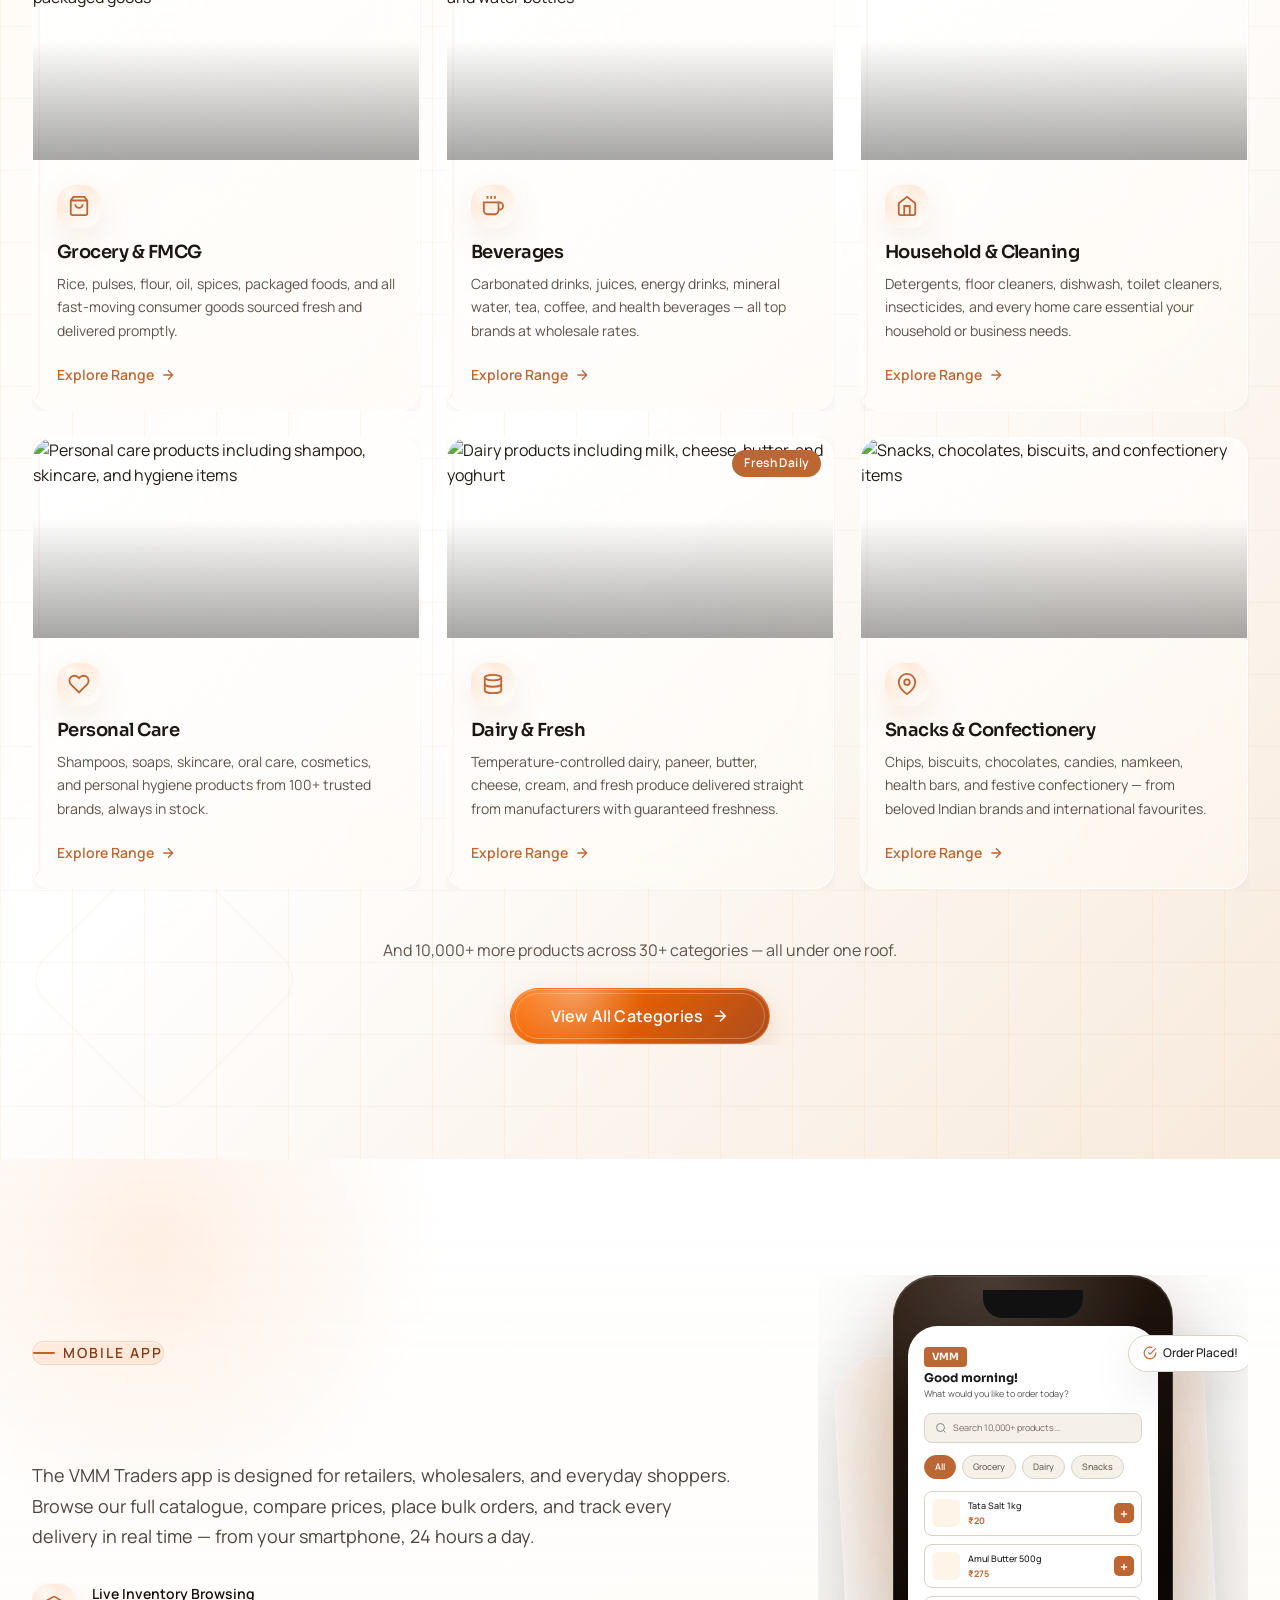
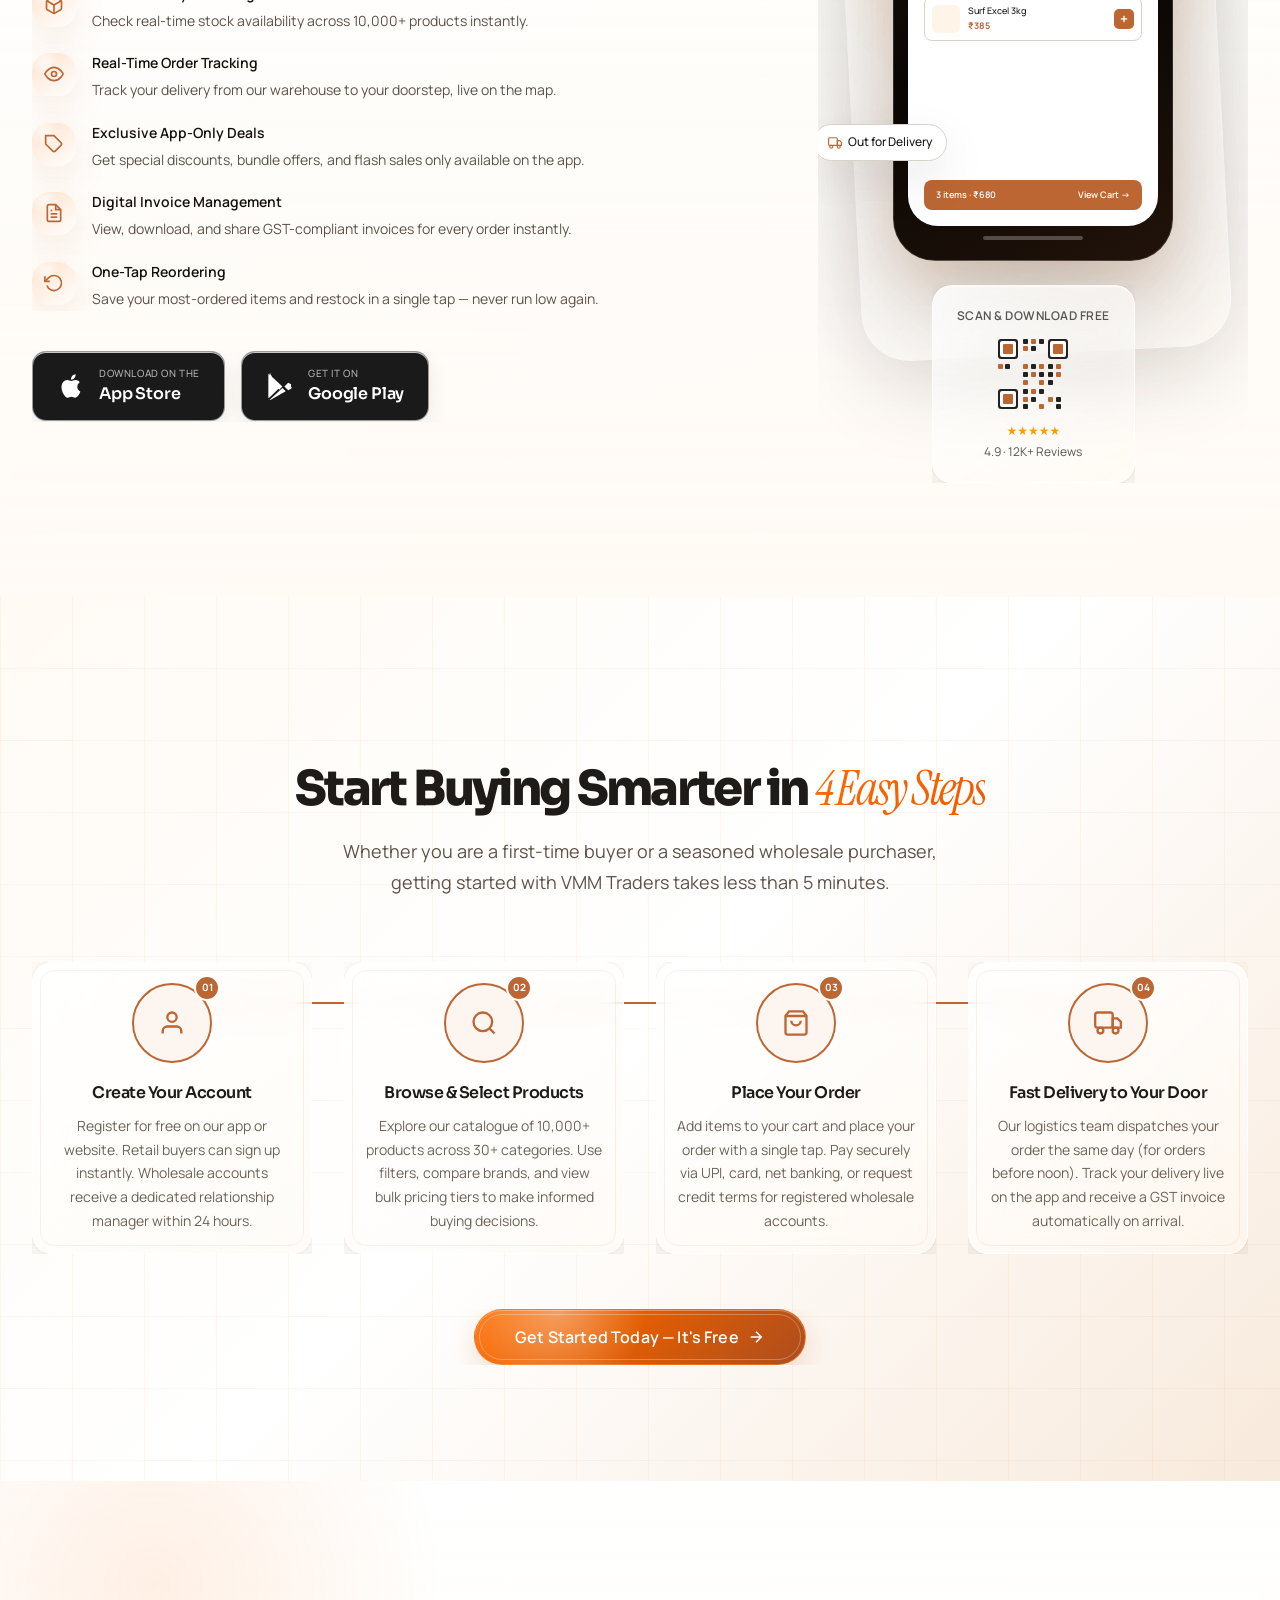
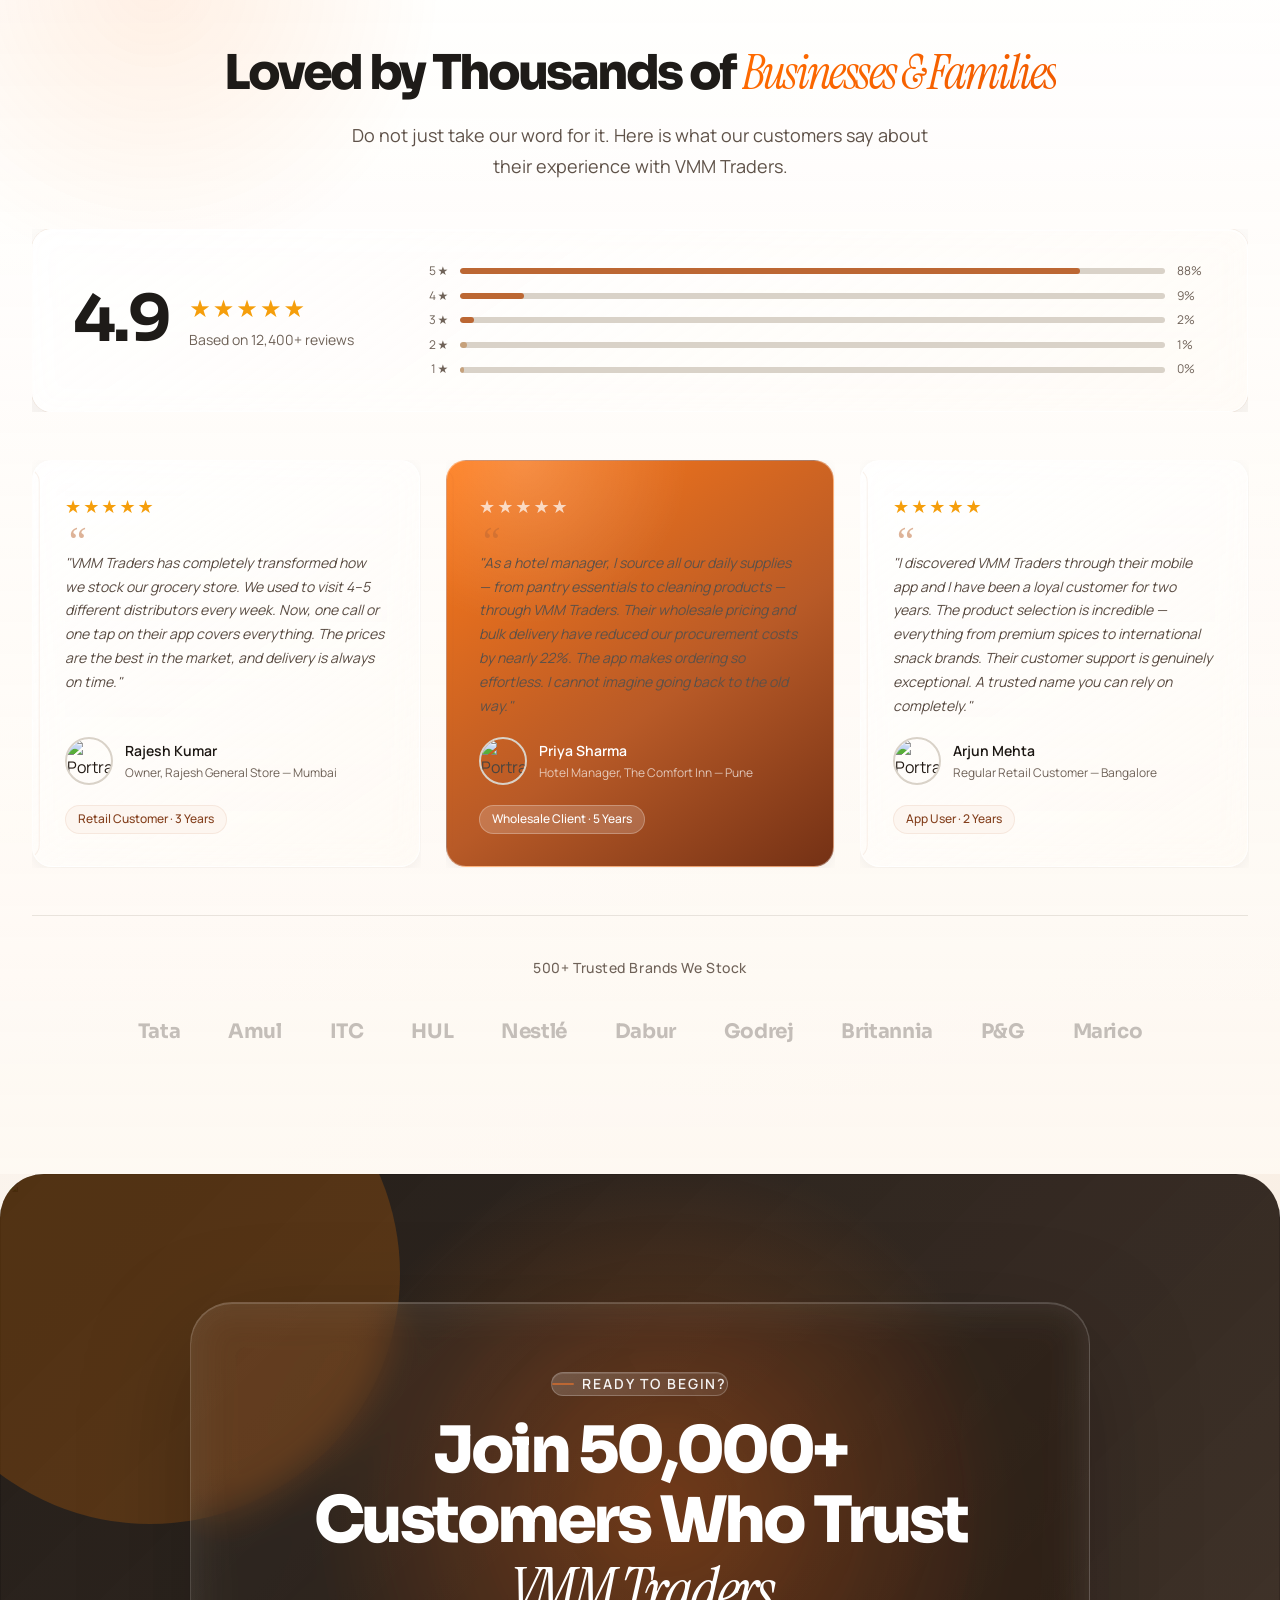
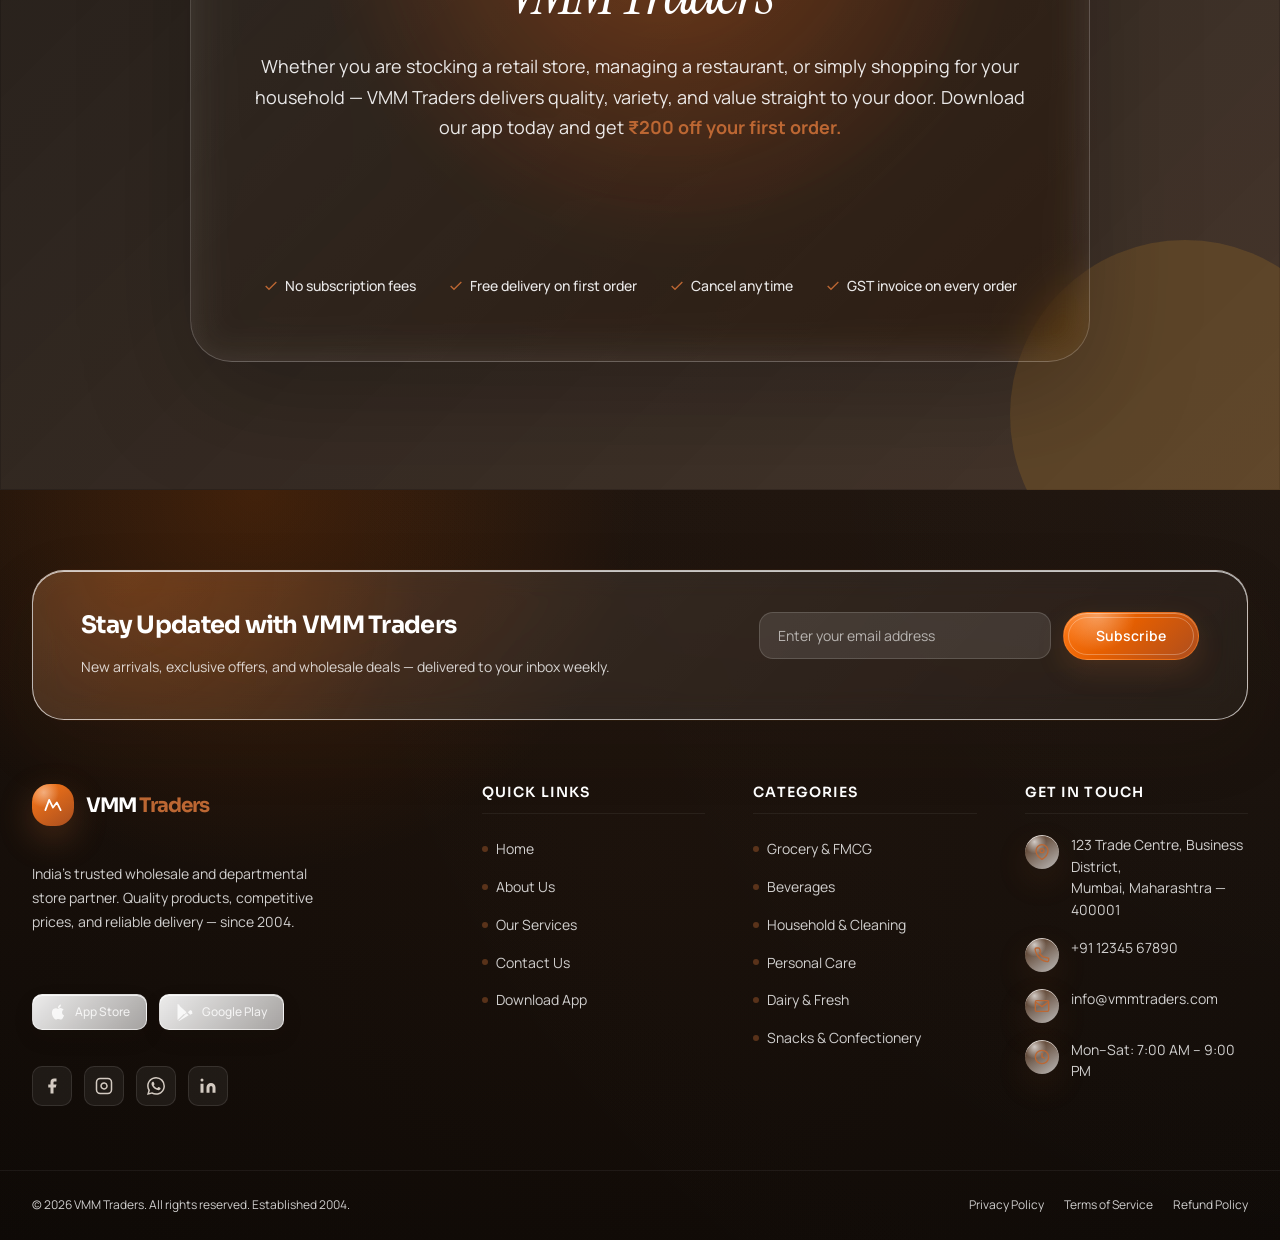
==== commit af40efb1: "first2 commit" ====
--- a/index.html
+++ b/index.html
@@ -29,13 +29,13 @@
   <link rel="icon" type="image/svg+xml" href="assets/logo/favicon.svg" />
   <link rel="apple-touch-icon"          href="assets/logo/apple-touch-icon.png" />
 
-  <!-- Fonts — Plus Jakarta Sans + DM Sans (design system tokens) -->
+  <!-- Fonts: Sora + Manrope + Instrument Serif -->
   <link rel="preconnect" href="https://fonts.googleapis.com" />
   <link rel="preconnect" href="https://fonts.gstatic.com" crossorigin />
   <link rel="preload" as="style"
-        href="https://fonts.googleapis.com/css2?family=Plus+Jakarta+Sans:wght@400;500;600;700;800&family=DM+Sans:wght@400;500;600;700&display=swap" />
+        href="https://fonts.googleapis.com/css2?family=Instrument+Serif:ital@0;1&family=Manrope:wght@400;500;600;700;800&family=Sora:wght@500;600;700;800&display=swap" />
   <link rel="stylesheet"
-        href="https://fonts.googleapis.com/css2?family=Plus+Jakarta+Sans:wght@400;500;600;700;800&family=DM+Sans:wght@400;500;600;700&display=swap"
+        href="https://fonts.googleapis.com/css2?family=Instrument+Serif:ital@0;1&family=Manrope:wght@400;500;600;700;800&family=Sora:wght@500;600;700;800&display=swap"
         media="print" onload="this.media='all'" />
 
   <!-- Global Design System -->
@@ -62,7 +62,7 @@
   <!-- Noscript fallback for fonts -->
   <noscript>
     <link rel="stylesheet"
-          href="https://fonts.googleapis.com/css2?family=Plus+Jakarta+Sans:wght@400;500;600;700;800&family=DM+Sans:wght@400;500;600;700&display=swap" />
+          href="https://fonts.googleapis.com/css2?family=Instrument+Serif:ital@0;1&family=Manrope:wght@400;500;600;700;800&family=Sora:wght@500;600;700;800&display=swap" />
   </noscript>
 </head>
 <body>
--- a/css/global.css
+++ b/css/global.css
@@ -120,8 +120,9 @@
   --grad-card-hover:   linear-gradient(135deg, #FEFDFC 0%, #F8F5F0 100%);
 
   /* ── Typography ── */
-  --font-heading:      'Plus Jakarta Sans', 'Segoe UI', system-ui, sans-serif;
-  --font-body:         'DM Sans', 'Segoe UI', system-ui, sans-serif;
+  --font-heading:      'Sora', 'Manrope', system-ui, sans-serif;
+  --font-display:      'Instrument Serif', Georgia, serif;
+  --font-body:         'Manrope', system-ui, sans-serif;
   --font-mono:         'JetBrains Mono', 'Fira Code', monospace;
 
   /* Type Scale */
@@ -314,6 +315,18 @@
   color: var(--clr-body);
   background: var(--clr-bg);
   overflow-x: hidden;
+}
+
+body::before {
+  content: '';
+  position: fixed;
+  inset: 0;
+  z-index: -2;
+  pointer-events: none;
+  background:
+    radial-gradient(circle at 12% 18%, rgba(255, 122, 24, 0.16), transparent 24rem),
+    radial-gradient(circle at 86% 10%, rgba(255, 255, 255, 0.80), transparent 22rem),
+    linear-gradient(135deg, #fffaf4 0%, #fff 43%, #f6eadf 100%);
 }
 
 ul, ol { list-style: none; }
@@ -1255,6 +1268,12 @@
   margin-top: 2px;
 }
 
+.navbar--transparent .navbar__logo-tagline,
+.navbar--glass .navbar__logo-tagline,
+.navbar--solid .navbar__logo-tagline {
+  color: var(--clr-text-secondary);
+}
+
 /* ── Desktop Nav Links ── */
 .navbar__nav {
   display: flex;
@@ -1282,13 +1301,13 @@
 /* Pill background on hover — soft orange wash */
 .navbar__link:hover {
   background: rgba(188,103,51,0.08);
-  color: var(--clr-orange);
+  color: var(--clr-orange-dark);
   transform: translateY(-1px);
 }
 
 /* Active page — subtle orange gradient pill */
 .navbar__link.active {
-  background: linear-gradient(135deg, rgba(188,103,51,0.10) 0%, rgba(188,103,51,0.05) 100%);
+  background: linear-gradient(135deg, rgba(188,103,51,0.12) 0%, rgba(188,103,51,0.06) 100%);
   color: var(--clr-orange-dark);
   font-weight: var(--weight-semibold);
   box-shadow: inset 0 1px 0 rgba(188,103,51,0.06);
--- a/css/home.css
+++ b/css/home.css
@@ -1432,3 +1432,1167 @@
   .app-store-btn { max-width: 100%; }
   .why-card { padding: 1.75rem 1.25rem; }
 }
+
+/* =============================================================
+   HOME POLISH PASS
+   More operational, less generic: warehouse-led surfaces, better
+   mobile alignment, and tighter repeated-card rhythm.
+   ============================================================= */
+
+.hero {
+  min-height: 100dvh;
+  overflow: hidden;
+  background:
+    linear-gradient(90deg, rgba(28,24,21,0.84) 0%, rgba(28,24,21,0.68) 42%, rgba(28,24,21,0.18) 100%),
+    radial-gradient(circle at 84% 32%, rgba(255,107,0,0.22), transparent 30%),
+    #1c1815;
+}
+
+.hero::after {
+  content: '';
+  position: absolute;
+  inset: auto 0 0;
+  height: 36%;
+  background:
+    linear-gradient(to top, rgba(28,24,21,0.52), transparent),
+    repeating-linear-gradient(
+      90deg,
+      rgba(255,255,255,0.055) 0 1px,
+      transparent 1px 92px
+    );
+  pointer-events: none;
+  z-index: 0;
+}
+
+.hero__bg-img {
+  opacity: 0.42;
+  filter: saturate(0.78) contrast(1.1);
+}
+
+.hero__overlay {
+  background:
+    linear-gradient(115deg, rgba(14,11,9,0.76), rgba(38,24,15,0.54) 48%, rgba(255,255,255,0.04)),
+    radial-gradient(circle at 25% 62%, rgba(255,107,0,0.18), transparent 32%);
+}
+
+.hero__container {
+  position: relative;
+  z-index: 1;
+  padding-top: clamp(7rem, 11vh, 9rem);
+  padding-bottom: clamp(5rem, 8vh, 7rem);
+}
+
+.hero__content-grid {
+  grid-template-columns: minmax(0, 1fr) minmax(320px, 410px);
+  gap: clamp(3rem, 7vw, 7rem);
+  align-items: center;
+}
+
+.hero__content {
+  max-width: 760px;
+}
+
+.hero__badge,
+.label {
+  border: 1px solid rgba(255,255,255,0.14);
+  background: rgba(255,255,255,0.12);
+  color: rgba(255,255,255,0.86);
+  box-shadow: inset 0 1px 0 rgba(255,255,255,0.12);
+}
+
+.section .label {
+  background: rgba(188,103,51,0.10);
+  color: var(--clr-orange-dark);
+  border-color: rgba(188,103,51,0.14);
+}
+
+.hero__headline {
+  max-width: 790px;
+  color: #fff;
+  letter-spacing: -0.045em;
+  text-wrap: balance;
+}
+
+.hero__headline-highlight {
+  color: #FF8A00;
+}
+
+.hero__subtext {
+  max-width: 680px;
+  color: rgba(255,255,255,0.82);
+}
+
+.hero__actions {
+  align-items: center;
+}
+
+.hero__trust {
+  max-width: 620px;
+}
+
+.hero__trust-pill {
+  background: rgba(255,255,255,0.13);
+  border-color: rgba(255,255,255,0.10);
+  color: rgba(255,255,255,0.82);
+}
+
+.hero__visual {
+  justify-content: center;
+}
+
+.hero__qr-card {
+  max-width: 300px;
+  border-radius: 34px;
+  background: linear-gradient(180deg, rgba(255,255,255,0.98), rgba(246,243,238,0.95));
+  border: 8px solid rgba(255,255,255,0.26);
+  box-shadow:
+    0 40px 90px rgba(0,0,0,0.26),
+    inset 0 1px 0 rgba(255,255,255,0.92);
+  transform: rotate(1.5deg);
+}
+
+.hero__qr-card::before {
+  content: 'APP ORDERING';
+  position: absolute;
+  top: 14px;
+  left: 28px;
+  padding: 0.35rem 0.7rem;
+  border-radius: var(--radius-full);
+  background: #1c1815;
+  color: rgba(255,255,255,0.82);
+  font-size: 0.58rem;
+  font-weight: 700;
+  letter-spacing: 0.12em;
+}
+
+.stats-section,
+.why-choose,
+.testimonials {
+  background:
+    linear-gradient(180deg, #FFFFFF 0%, #F8F5F0 100%);
+}
+
+.about-preview,
+.categories,
+.how-works {
+  background:
+    linear-gradient(135deg, #F5F0E8 0%, #FFFFFF 58%, #F6EEE5 100%);
+}
+
+.stat-glass-card,
+.why-card,
+.cat-card,
+.testi-card,
+.testimonials__rating-bar,
+.stats-trust-row,
+.app-qr-card {
+  border-color: rgba(79,57,43,0.12);
+  box-shadow:
+    0 18px 50px rgba(52,38,27,0.08),
+    inset 0 1px 0 rgba(255,255,255,0.72);
+}
+
+.stat-glass-card,
+.why-card,
+.testi-card {
+  display: flex;
+  flex-direction: column;
+}
+
+.stat-glass-card__desc,
+.why-card__desc,
+.cat-card__desc,
+.testi-card blockquote {
+  color: #655D55;
+}
+
+.stats-grid,
+.why-choose__grid,
+.categories__grid,
+.testimonials__grid {
+  align-items: stretch;
+}
+
+.why-card {
+  min-height: 280px;
+}
+
+.why-card__tag {
+  margin-top: auto;
+  width: fit-content;
+}
+
+.cat-card {
+  height: 100%;
+}
+
+.cat-card__body {
+  display: flex;
+  min-height: 250px;
+  flex-direction: column;
+}
+
+.cat-card__link {
+  margin-top: auto;
+}
+
+.about-preview__img-wrap {
+  border: 8px solid rgba(255,255,255,0.78);
+  box-shadow: 0 28px 80px rgba(52,38,27,0.16);
+}
+
+.about-preview__deco-card,
+.about-preview__exp-badge {
+  box-shadow: 0 18px 42px rgba(52,38,27,0.16);
+}
+
+.app-section {
+  background:
+    radial-gradient(circle at 76% 25%, rgba(188,103,51,0.10), transparent 30%),
+    linear-gradient(180deg, #fff, #F6F3EE);
+}
+
+.app-section__grid {
+  grid-template-columns: minmax(0, 1fr) minmax(300px, 430px);
+}
+
+.app-section__visual {
+  isolation: isolate;
+}
+
+.app-section__visual::before {
+  content: '';
+  position: absolute;
+  inset: 9% 7% 16%;
+  border-radius: 48px;
+  background:
+    repeating-linear-gradient(0deg, rgba(188,103,51,0.09) 0 1px, transparent 1px 30px),
+    linear-gradient(135deg, rgba(255,255,255,0.74), rgba(246,243,238,0.86));
+  z-index: -1;
+  transform: rotate(-3deg);
+}
+
+.how-step {
+  background: rgba(255,255,255,0.62);
+  border: 1px solid rgba(79,57,43,0.10);
+  border-radius: var(--radius-card);
+  padding: 1.25rem;
+}
+
+.testi-card--featured {
+  background: linear-gradient(135deg, #A05023, #D76516);
+}
+
+.brand-strip {
+  border-top-color: rgba(79,57,43,0.12);
+}
+
+@media (max-width: 1023px) {
+  .hero__content-grid {
+    grid-template-columns: minmax(0, 1fr);
+    gap: 2rem;
+  }
+
+  .hero__visual {
+    display: none;
+  }
+
+  .hero__container {
+    padding-top: 7rem;
+  }
+
+  .hero__content {
+    max-width: 720px;
+  }
+
+  .app-section__visual::before {
+    inset: 6% 18% 12%;
+  }
+}
+
+@media (max-width: 767px) {
+  .navbar__nav,
+  .navbar__cta {
+    display: none !important;
+  }
+
+  .navbar {
+    justify-content: flex-start;
+    padding-left: 1.25rem;
+    padding-right: 1.25rem;
+  }
+
+  .navbar__toggle {
+    display: flex !important;
+    margin-left: auto;
+  }
+
+  .navbar__inner {
+    justify-content: space-between;
+    width: min(calc(100vw - 2rem), 340px) !important;
+    min-width: 0 !important;
+  }
+
+  .hero {
+    min-height: auto;
+  }
+
+  .hero__container {
+    width: 100vw;
+    max-width: 100vw;
+    padding-top: 8rem;
+    padding-bottom: 4.5rem;
+    padding-left: 1.25rem;
+    padding-right: 1.25rem;
+  }
+
+  .hero__content-grid,
+  .hero__content {
+    width: 100%;
+    max-width: 100%;
+    min-width: 0;
+  }
+
+  .hero__content,
+  .hero__subtext,
+  .hero__trust,
+  .hero__actions,
+  .hero__actions .btn,
+  .hero__badge {
+    max-width: 100%;
+  }
+
+  .hero__badge {
+    width: 100%;
+    max-width: 340px;
+    justify-content: center;
+    flex-wrap: wrap;
+    white-space: normal;
+    text-align: center;
+    line-height: 1.35;
+    padding-inline: 0.85rem;
+  }
+
+  .hero__headline {
+    font-size: clamp(1.75rem, 8vw, 2.25rem);
+    line-height: 1.08;
+    max-width: 340px;
+    overflow-wrap: normal;
+    text-wrap: auto;
+  }
+
+  .hero__subtext {
+    max-width: 340px;
+    overflow-wrap: break-word;
+  }
+
+  .hero__actions,
+  .hero__trust {
+    width: 100%;
+    max-width: 340px;
+    margin-inline: 0;
+  }
+
+  .hero__actions .btn {
+    max-width: none;
+    min-width: 0;
+    padding-inline: 1.25rem;
+  }
+
+  .hero__trust {
+    display: grid;
+    grid-template-columns: 1fr;
+  }
+
+  .hero__trust-pill {
+    justify-content: center;
+    min-width: 0;
+  }
+
+  .scroll-indicator {
+    display: none;
+  }
+
+  .stats-grid {
+    grid-template-columns: 1fr;
+  }
+
+  .stat-glass-card,
+  .why-card,
+  .testi-card,
+  .cat-card__body {
+    min-height: auto;
+  }
+
+  .app-section__visual::before {
+    inset: 4% 8% 13%;
+  }
+
+  .how-step {
+    padding: 1rem;
+  }
+}
+
+@media (max-width: 479px) {
+  .hero__container {
+    padding-top: 6.5rem;
+    padding-left: 1rem;
+    padding-right: 1rem;
+  }
+
+  .hero__headline {
+    font-size: clamp(1.58rem, 7.5vw, 1.95rem);
+  }
+
+  .hero__badge {
+    font-size: 0.56rem;
+    padding-inline: 0.65rem;
+  }
+
+  .hero__headline,
+  .hero__subtext,
+  .hero__actions,
+  .hero__trust {
+    max-width: calc(100vw - 3rem);
+    width: calc(100vw - 3rem);
+  }
+}
+
+/* =============================================================
+   PREMIUM REDESIGN PASS
+   Orange/white luxury retail system with glass surfaces, richer
+   motion, precision cards, and stronger graphic atmosphere.
+   ============================================================= */
+
+:root {
+  --premium-orange: #ff6a00;
+  --premium-orange-2: #bc6733;
+  --premium-ink: #17110c;
+  --premium-ivory: #fffaf4;
+  --premium-line: rgba(103, 61, 29, 0.14);
+  --premium-glass: rgba(255, 255, 255, 0.72);
+  --premium-ease: cubic-bezier(0.32, 0.72, 0, 1);
+}
+
+body {
+  background:
+    radial-gradient(circle at 18% 12%, rgba(255, 106, 0, 0.12), transparent 22rem),
+    radial-gradient(circle at 92% 6%, rgba(255, 255, 255, 0.92), transparent 26rem),
+    linear-gradient(135deg, #fffaf4 0%, #ffffff 48%, #f7eadc 100%);
+}
+
+.grain-overlay {
+  opacity: 0.115;
+  mix-blend-mode: multiply;
+}
+
+.scroll-progress {
+  height: 3px;
+  background: linear-gradient(90deg, #fff, var(--premium-orange), #ffb36a);
+  box-shadow: 0 0 24px rgba(255, 106, 0, 0.42);
+}
+
+.navbar {
+  top: 18px;
+  padding-inline: 1rem;
+  background: transparent !important;
+}
+
+.navbar__inner {
+  min-height: 70px;
+  width: min(1120px, calc(100vw - 2rem));
+  border-radius: 999px;
+  padding: 0.55rem 0.75rem 0.55rem 0.7rem;
+  background:
+    linear-gradient(135deg, rgba(255,255,255,0.86), rgba(255,255,255,0.54)),
+    rgba(255,255,255,0.72);
+  border: 1px solid rgba(255,255,255,0.72);
+  box-shadow:
+    0 24px 70px rgba(45, 29, 16, 0.16),
+    inset 0 1px 0 rgba(255,255,255,0.88);
+  backdrop-filter: blur(24px) saturate(1.35);
+}
+
+.navbar__inner::after {
+  content: '';
+  position: absolute;
+  inset: 4px;
+  border-radius: inherit;
+  border: 1px solid rgba(188,103,51,0.10);
+  pointer-events: none;
+}
+
+.navbar__logo-icon,
+.footer__brand-logo > div {
+  border-radius: 18px !important;
+  background:
+    radial-gradient(circle at 28% 20%, rgba(255,255,255,0.44), transparent 34%),
+    linear-gradient(145deg, #ff7a18, #a84e1f) !important;
+  box-shadow: 0 12px 34px rgba(188,103,51,0.32);
+}
+
+.navbar__logo-name,
+.footer__brand-name {
+  letter-spacing: -0.045em;
+}
+
+.navbar__logo-name {
+  color: var(--premium-ink);
+}
+
+.navbar__logo-name span {
+  color: var(--premium-orange-2);
+}
+
+.navbar__logo-tagline,
+.navbar--transparent .navbar__logo-tagline,
+.navbar--glass .navbar__logo-tagline,
+.navbar--solid .navbar__logo-tagline {
+  color: rgba(23,17,12,0.56);
+}
+
+.navbar__link {
+  border-radius: 999px;
+  padding: 0.66rem 1.05rem;
+  color: rgba(23,17,12,0.74);
+  transition:
+    color 520ms var(--premium-ease),
+    background 520ms var(--premium-ease),
+    transform 520ms var(--premium-ease);
+}
+
+.navbar__link:hover,
+.navbar__link.active {
+  color: var(--premium-ink) !important;
+  background: rgba(255,106,0,0.10);
+  transform: translateY(-1px);
+}
+
+.navbar__cta,
+.btn {
+  border-radius: 999px;
+  transform: translateZ(0);
+  transition:
+    transform 620ms var(--premium-ease),
+    box-shadow 620ms var(--premium-ease),
+    background 620ms var(--premium-ease),
+    color 620ms var(--premium-ease),
+    border-color 620ms var(--premium-ease);
+}
+
+.btn::before,
+.navbar__cta::after {
+  content: '';
+  position: absolute;
+  inset: 4px;
+  border-radius: inherit;
+  border: 1px solid rgba(255,255,255,0.28);
+  pointer-events: none;
+}
+
+.btn-primary,
+.navbar__cta {
+  position: relative;
+  overflow: hidden;
+  background:
+    radial-gradient(circle at 25% 0%, rgba(255,255,255,0.34), transparent 35%),
+    linear-gradient(135deg, #ff7a18 0%, #e65f00 42%, #ad4d1e 100%) !important;
+  border: 1px solid rgba(255, 132, 42, 0.52);
+  box-shadow:
+    0 18px 42px rgba(188,103,51,0.28),
+    inset 0 1px 0 rgba(255,255,255,0.36);
+}
+
+.btn-primary:hover,
+.navbar__cta:hover {
+  transform: translateY(-4px) scale(1.018);
+  box-shadow:
+    0 28px 72px rgba(188,103,51,0.38),
+    inset 0 1px 0 rgba(255,255,255,0.44);
+}
+
+.btn-white,
+.btn-secondary,
+.app-store-btn,
+.footer__app-btn {
+  border: 1px solid rgba(255,255,255,0.56);
+  background:
+    linear-gradient(135deg, rgba(255,255,255,0.92), rgba(255,255,255,0.62));
+  box-shadow:
+    0 18px 52px rgba(44, 26, 12, 0.12),
+    inset 0 1px 0 rgba(255,255,255,0.86);
+}
+
+.btn:hover svg,
+.navbar__cta:hover svg,
+.cat-card:hover .cat-card__link svg {
+  transform: translateX(5px) translateY(-1px);
+}
+
+.hero {
+  min-height: 100dvh;
+  background: #160f0a;
+}
+
+.hero::before {
+  content: '';
+  position: absolute;
+  inset: 0;
+  z-index: 1;
+  pointer-events: none;
+  background:
+    linear-gradient(90deg, rgba(255,255,255,0.06) 1px, transparent 1px),
+    linear-gradient(0deg, rgba(255,255,255,0.045) 1px, transparent 1px);
+  background-size: 88px 88px;
+  mask-image: linear-gradient(90deg, rgba(0,0,0,0.72), transparent 78%);
+  animation: premiumGridDrift 18s var(--premium-ease) infinite alternate;
+}
+
+.hero::after {
+  height: 52%;
+  background:
+    radial-gradient(circle at 68% 50%, rgba(255,106,0,0.34), transparent 20rem),
+    linear-gradient(to top, rgba(10,7,5,0.86), transparent);
+}
+
+.hero__bg-img {
+  opacity: 0.54;
+  filter: saturate(0.94) contrast(1.16) brightness(0.86);
+  transform-origin: 70% 42%;
+}
+
+.hero__overlay {
+  background:
+    radial-gradient(circle at 72% 34%, rgba(255, 106, 0, 0.34), transparent 20rem),
+    linear-gradient(108deg, rgba(12,8,5,0.91) 0%, rgba(31,18,10,0.77) 44%, rgba(255,106,0,0.08) 100%);
+}
+
+.hero__content-grid {
+  grid-template-columns: minmax(0, 1.05fr) minmax(330px, 430px);
+}
+
+.hero__badge,
+.section-eyebrow {
+  border-radius: 999px;
+  letter-spacing: 0.16em;
+  background:
+    linear-gradient(135deg, rgba(255,255,255,0.18), rgba(255,255,255,0.08));
+  border-color: rgba(255,255,255,0.22);
+  backdrop-filter: blur(16px);
+}
+
+.label,
+.section .label,
+.section-eyebrow {
+  border-radius: 999px;
+  letter-spacing: 0.14em;
+  color: var(--clr-orange-dark);
+  background: rgba(255,106,0,0.09);
+  border: 1px solid rgba(188,103,51,0.16);
+  box-shadow: inset 0 1px 0 rgba(255,255,255,0.72);
+}
+
+.hero .label,
+.hero__badge,
+.final-cta .label {
+  color: rgba(255,255,255,0.88);
+  background: linear-gradient(135deg, rgba(255,255,255,0.18), rgba(255,255,255,0.08));
+  border-color: rgba(255,255,255,0.22);
+  box-shadow: inset 0 1px 0 rgba(255,255,255,0.12);
+}
+
+.hero__headline {
+  font-family: var(--font-heading);
+  font-weight: 800;
+  font-size: clamp(3.1rem, 7vw, 6.9rem);
+  line-height: 0.94;
+  letter-spacing: -0.065em;
+  max-width: 900px;
+  text-shadow: 0 26px 80px rgba(0,0,0,0.34);
+}
+
+.hero__headline-highlight {
+  font-family: var(--font-display);
+  font-size: 0.88em;
+  font-style: italic;
+  font-weight: 400;
+  letter-spacing: -0.035em;
+  background: linear-gradient(90deg, #fff 0%, #ffb46f 36%, #ff6a00 68%, #fff2e5 100%);
+  background-size: 180% auto;
+  -webkit-background-clip: text;
+  background-clip: text;
+  color: transparent;
+  -webkit-text-fill-color: transparent;
+  animation: premiumTextSweep 6s var(--premium-ease) infinite;
+}
+
+.hero__subtext {
+  max-width: 730px;
+  color: rgba(255,255,255,0.78);
+  font-size: clamp(1rem, 1.35vw, 1.18rem);
+}
+
+.hero__trust-pill {
+  min-height: 38px;
+  background: rgba(255,255,255,0.12);
+  border-color: rgba(255,255,255,0.16);
+  box-shadow: inset 0 1px 0 rgba(255,255,255,0.12);
+}
+
+.hero__qr-card {
+  max-width: 330px;
+  padding: 3.1rem 2rem 2rem;
+  border: 1px solid rgba(255,255,255,0.82);
+  outline: 8px solid rgba(255,255,255,0.18);
+  background:
+    radial-gradient(circle at 28% 0%, rgba(255,255,255,0.94), transparent 28%),
+    linear-gradient(160deg, rgba(255,255,255,0.92), rgba(255,250,244,0.72));
+  box-shadow:
+    0 34px 100px rgba(0,0,0,0.34),
+    0 0 0 1px rgba(255,106,0,0.14),
+    inset 0 1px 0 rgba(255,255,255,0.92);
+  backdrop-filter: blur(22px) saturate(1.2);
+  animation: premiumFloat 6s var(--premium-ease) infinite;
+}
+
+.hero__qr-card::after {
+  content: '';
+  position: absolute;
+  inset: -35% auto auto -25%;
+  width: 70%;
+  aspect-ratio: 1;
+  border-radius: 50%;
+  background: radial-gradient(circle, rgba(255,106,0,0.30), transparent 62%);
+  pointer-events: none;
+}
+
+.hero__qr-code {
+  width: 158px;
+  height: 158px;
+  border-radius: 28px;
+  border: 1px solid rgba(188,103,51,0.12);
+  box-shadow:
+    0 18px 46px rgba(32,20,12,0.14),
+    inset 0 1px 0 rgba(255,255,255,0.9);
+}
+
+.section {
+  position: relative;
+  overflow: hidden;
+  padding-block: clamp(5.5rem, 9vw, 9.5rem);
+}
+
+.section-title,
+.final-cta__headline {
+  font-weight: 800;
+  letter-spacing: -0.055em;
+  text-wrap: balance;
+}
+
+.section-title .highlight,
+.final-cta__highlight {
+  font-family: var(--font-display);
+  font-style: italic;
+  font-weight: 400;
+  color: var(--premium-orange);
+}
+
+.stats-section,
+.why-choose,
+.testimonials,
+.app-section {
+  background:
+    radial-gradient(circle at 12% 8%, rgba(255,106,0,0.10), transparent 18rem),
+    linear-gradient(180deg, rgba(255,255,255,0.94), rgba(255,250,244,0.78));
+}
+
+.about-preview,
+.categories,
+.how-works {
+  background:
+    linear-gradient(90deg, rgba(255,106,0,0.06) 1px, transparent 1px),
+    linear-gradient(0deg, rgba(188,103,51,0.055) 1px, transparent 1px),
+    linear-gradient(135deg, #fffaf4 0%, #ffffff 50%, #f8eadc 100%);
+  background-size: 72px 72px, 72px 72px, auto;
+}
+
+.stats-grid,
+.why-choose__grid,
+.categories__grid,
+.testimonials__grid {
+  gap: clamp(1.2rem, 2vw, 2rem);
+}
+
+.stat-glass-card,
+.why-card,
+.cat-card,
+.testi-card,
+.testimonials__rating-bar,
+.stats-trust-row,
+.app-qr-card,
+.how-step,
+.footer__newsletter {
+  border: 1px solid rgba(255,255,255,0.68);
+  background:
+    linear-gradient(145deg, rgba(255,255,255,0.86), rgba(255,250,244,0.58));
+  box-shadow:
+    0 24px 70px rgba(56, 34, 18, 0.11),
+    0 1px 0 rgba(255,255,255,0.74) inset,
+    0 0 0 1px rgba(188,103,51,0.07);
+  backdrop-filter: blur(14px) saturate(1.2);
+}
+
+.stat-glass-card,
+.why-card,
+.cat-card,
+.testi-card,
+.app-qr-card,
+.how-step,
+.testimonials__rating-bar,
+.stats-trust-row {
+  position: relative;
+}
+
+.cat-card,
+.testi-card,
+.stat-glass-card,
+.why-card {
+  height: 100%;
+}
+
+.stat-glass-card__number,
+.stat-glass-card__label,
+.why-card__title,
+.cat-card__title,
+.testi-card__name,
+.app-feature__text strong {
+  color: var(--premium-ink) !important;
+}
+
+.stat-glass-card__desc,
+.why-card__desc,
+.cat-card__desc,
+.testi-card blockquote,
+.app-feature__text span,
+.section-subtitle {
+  color: #5e5148;
+}
+
+.stat-glass-card::after,
+.why-card::after,
+.cat-card::after,
+.testi-card::after,
+.how-step::after {
+  content: '';
+  position: absolute;
+  inset: 7px;
+  border-radius: calc(var(--radius-card) - 6px);
+  border: 1px solid rgba(188,103,51,0.09);
+  pointer-events: none;
+}
+
+.stat-glass-card:hover,
+.why-card:hover,
+.cat-card:hover,
+.testi-card:hover,
+.how-step:hover {
+  transform: translateY(-12px) scale(1.012);
+  border-color: rgba(255,106,0,0.28);
+  box-shadow:
+    0 34px 90px rgba(78, 42, 18, 0.16),
+    0 18px 44px rgba(255,106,0,0.10),
+    0 1px 0 rgba(255,255,255,0.84) inset;
+}
+
+.stat-glass-card__icon,
+.why-card__icon,
+.cat-card__icon,
+.app-feature__icon,
+.footer__contact-icon {
+  border-radius: 18px;
+  background:
+    radial-gradient(circle at 28% 20%, rgba(255,255,255,0.72), transparent 32%),
+    linear-gradient(145deg, rgba(255,106,0,0.18), rgba(255,255,255,0.72));
+  box-shadow:
+    0 12px 34px rgba(188,103,51,0.12),
+    inset 0 1px 0 rgba(255,255,255,0.7);
+}
+
+.stat-glass-card:hover .stat-glass-card__icon,
+.why-card:hover .why-card__icon,
+.cat-card:hover .cat-card__icon {
+  background:
+    radial-gradient(circle at 28% 20%, rgba(255,255,255,0.36), transparent 32%),
+    linear-gradient(145deg, #ff7a18, #b55524);
+  transform: translateY(-4px) rotate(-4deg) scale(1.08);
+}
+
+.about-preview__img-wrap {
+  position: relative;
+  border-radius: 38px;
+  border: 1px solid rgba(255,255,255,0.75);
+  outline: 10px solid rgba(255,255,255,0.45);
+  box-shadow:
+    0 38px 100px rgba(45, 29, 16, 0.22),
+    inset 0 1px 0 rgba(255,255,255,0.9);
+}
+
+.about-preview__img {
+  height: 560px;
+  filter: saturate(1.05) contrast(1.04);
+  transition: transform 1200ms var(--premium-ease), filter 1200ms var(--premium-ease);
+}
+
+.about-preview__img-wrap:hover .about-preview__img,
+.cat-card:hover .cat-card__img {
+  transform: scale(1.08);
+  filter: saturate(1.14) contrast(1.08);
+}
+
+.about-preview__exp-badge {
+  background:
+    radial-gradient(circle at 28% 20%, rgba(255,255,255,0.34), transparent 38%),
+    linear-gradient(145deg, #ff7a18, #a84e1f);
+  border: 8px solid rgba(255,255,255,0.78);
+}
+
+.app-phone__frame {
+  border: 1px solid rgba(255,255,255,0.14);
+  background:
+    radial-gradient(circle at 35% 0%, rgba(255,255,255,0.16), transparent 26%),
+    linear-gradient(155deg, #2a1a10, #090604 58%, #21130a);
+  box-shadow:
+    0 46px 120px rgba(23,17,12,0.28),
+    0 20px 54px rgba(255,106,0,0.12),
+    inset 0 1px 0 rgba(255,255,255,0.14);
+}
+
+.app-section__visual::before {
+  background:
+    radial-gradient(circle at 50% 18%, rgba(255,106,0,0.18), transparent 16rem),
+    linear-gradient(135deg, rgba(255,255,255,0.80), rgba(255,250,244,0.54));
+  border: 1px solid rgba(255,255,255,0.70);
+  box-shadow: 0 28px 88px rgba(52,38,27,0.12);
+}
+
+.app-store-btn {
+  color: #fff;
+  background:
+    radial-gradient(circle at 25% 0%, rgba(255,255,255,0.16), transparent 36%),
+    linear-gradient(135deg, #21160f, #0f0a07);
+}
+
+.app-store-btn .app-store-btn__name,
+.app-store-btn .app-store-btn__sub,
+.app-store-btn__icon {
+  color: #fff;
+}
+
+.how-step {
+  position: relative;
+  overflow: hidden;
+}
+
+.how-step__bubble {
+  background:
+    radial-gradient(circle at 30% 18%, rgba(255,255,255,0.44), transparent 34%),
+    linear-gradient(145deg, #ff7a18, #a84e1f);
+  box-shadow: 0 18px 48px rgba(188,103,51,0.30);
+}
+
+.testi-card--featured {
+  background:
+    radial-gradient(circle at 20% 0%, rgba(255,255,255,0.18), transparent 32%),
+    linear-gradient(145deg, #ff7a18 0%, #b85a27 58%, #743115 100%);
+  border-color: rgba(255,255,255,0.36);
+}
+
+.brand-strip__logo--text {
+  font-family: var(--font-heading);
+  color: rgba(23,17,12,0.34);
+  transition:
+    color 540ms var(--premium-ease),
+    transform 540ms var(--premium-ease),
+    opacity 540ms var(--premium-ease);
+}
+
+.brand-strip__logo--text:hover {
+  color: var(--premium-orange);
+  transform: translateY(-4px);
+}
+
+.final-cta {
+  border-radius: 44px 44px 0 0;
+}
+
+.final-cta__overlay {
+  background:
+    radial-gradient(circle at 52% 36%, rgba(255,106,0,0.28), transparent 22rem),
+    linear-gradient(135deg, rgba(12,7,3,0.91), rgba(31,14,4,0.82));
+}
+
+.final-cta__content {
+  max-width: 900px;
+  padding: clamp(2rem, 5vw, 4rem);
+  border-radius: 42px;
+  background: linear-gradient(135deg, rgba(255,255,255,0.12), rgba(255,255,255,0.05));
+  border: 1px solid rgba(255,255,255,0.16);
+  box-shadow:
+    0 34px 110px rgba(0,0,0,0.28),
+    inset 0 1px 0 rgba(255,255,255,0.16);
+  backdrop-filter: blur(20px) saturate(1.2);
+}
+
+.footer {
+  background:
+    radial-gradient(circle at 20% 0%, rgba(255,106,0,0.16), transparent 24rem),
+    linear-gradient(180deg, #1b120c, #0d0906) !important;
+}
+
+.footer__newsletter {
+  border-radius: 32px;
+  background:
+    radial-gradient(circle at 8% 0%, rgba(255,106,0,0.20), transparent 18rem),
+    linear-gradient(135deg, rgba(255,255,255,0.11), rgba(255,255,255,0.045));
+}
+
+@keyframes premiumGridDrift {
+  from { transform: translate3d(0, 0, 0); opacity: 0.46; }
+  to { transform: translate3d(-28px, 18px, 0); opacity: 0.72; }
+}
+
+@keyframes premiumTextSweep {
+  0%, 100% { background-position: 0% center; }
+  50% { background-position: 100% center; }
+}
+
+@keyframes premiumFloat {
+  0%, 100% { transform: translateY(0) rotate(1.5deg); }
+  50% { transform: translateY(-18px) rotate(-1deg); }
+}
+
+@media (max-width: 1023px) {
+  .navbar__inner {
+    width: min(760px, calc(100vw - 2rem));
+  }
+
+  .hero__headline {
+    font-size: clamp(3rem, 10vw, 5.2rem);
+  }
+
+  .about-preview__img {
+    height: 420px;
+  }
+}
+
+@media (max-width: 767px) {
+  .navbar {
+    top: 10px;
+    padding-inline: 0.75rem;
+  }
+
+  .navbar__inner {
+    width: 100% !important;
+    border-radius: 24px;
+    min-height: 58px;
+    padding: 0.55rem 0.65rem;
+  }
+
+  .navbar__logo {
+    min-width: 0;
+  }
+
+  .navbar__logo-name {
+    max-width: calc(100vw - 128px);
+    overflow: hidden;
+    text-overflow: ellipsis;
+    white-space: nowrap;
+  }
+
+  .navbar__bar {
+    background: var(--premium-ink);
+  }
+
+  .hero::before {
+    background-size: 54px 54px;
+    mask-image: linear-gradient(180deg, rgba(0,0,0,0.55), transparent 86%);
+  }
+
+  .hero__container {
+    padding-top: 8.5rem;
+    padding-left: 1.25rem;
+    padding-right: 1.25rem;
+  }
+
+  .hero__headline {
+    max-width: 100%;
+    font-size: clamp(2.35rem, 13vw, 3.9rem);
+    letter-spacing: -0.055em;
+  }
+
+  .hero__headline-highlight {
+    font-size: 0.92em;
+  }
+
+  .hero__subtext,
+  .hero__actions,
+  .hero__trust,
+  .hero__badge {
+    max-width: 100%;
+  }
+
+  .hero__actions .btn {
+    width: 100%;
+    min-height: 52px;
+    white-space: normal;
+    text-align: center;
+  }
+
+  .stats-grid,
+  .why-choose__grid,
+  .categories__grid,
+  .testimonials__grid,
+  .app-section__grid,
+  .about-preview__grid {
+    grid-template-columns: 1fr !important;
+    gap: 1.25rem;
+  }
+
+  .section {
+    padding-block: 4.5rem;
+  }
+
+  .stat-glass-card,
+  .why-card,
+  .cat-card,
+  .testi-card,
+  .how-step {
+    border-radius: 24px;
+  }
+
+  .about-preview__img-wrap {
+    border-radius: 28px;
+    outline-width: 6px;
+  }
+
+  .about-preview__img {
+    height: 320px;
+  }
+
+  .final-cta {
+    border-radius: 28px 28px 0 0;
+  }
+
+  .final-cta__content {
+    border-radius: 28px;
+    padding: 1.35rem;
+  }
+}
+
+@media (prefers-reduced-motion: reduce) {
+  .hero::before,
+  .hero__headline-highlight,
+  .hero__qr-card {
+    animation: none !important;
+  }
+}
--- a/css/responsive.css
+++ b/css/responsive.css
@@ -90,6 +90,7 @@
     padding: 0.625rem 0.75rem 0.625rem 1rem;
     height: 3.5rem;
     border-radius: var(--radius-xl);
+    gap: 0.5rem;
   }
 
   .navbar--glass .navbar__inner,
@@ -110,6 +111,21 @@
   .navbar__mobile-link svg {
     width: 20px;
     height: 20px;
+  }
+
+  .navbar__logo {
+    min-width: 0;
+  }
+
+  .navbar__logo-wordmark {
+    min-width: 0;
+  }
+
+  .navbar--transparent .navbar__logo-tagline,
+  .navbar--glass .navbar__logo-tagline,
+  .navbar--solid .navbar__logo-tagline,
+  .navbar__logo-tagline {
+    display: none !important;
   }
 
   /* Footer — 2 columns */
@@ -269,6 +285,7 @@
     padding: 0.375rem 0.5rem 0.375rem 0.75rem;
     height: 2.75rem;
     border-radius: var(--radius-xl);
+    gap: 0.5rem;
   }
 
   .navbar--glass .navbar__inner,
@@ -291,6 +308,37 @@
   .navbar__mobile-cta {
     padding: var(--sp-3) var(--sp-5) !important;
     font-size: var(--text-sm) !important;
+  }
+
+  .navbar__logo {
+    gap: 0.5rem;
+    min-width: 0;
+  }
+
+  .navbar__logo-icon {
+    width: 36px;
+    height: 36px;
+  }
+
+  .navbar__logo-wordmark {
+    min-width: 0;
+  }
+
+  .navbar__logo-name {
+    font-size: 0.95rem;
+    white-space: nowrap;
+  }
+
+  .navbar--transparent .navbar__logo-tagline,
+  .navbar--glass .navbar__logo-tagline,
+  .navbar--solid .navbar__logo-tagline,
+  .navbar__logo-tagline {
+    display: none !important;
+  }
+
+  .navbar__toggle {
+    width: 36px;
+    height: 36px;
   }
 
   .btn-xl  { padding: 0.9375rem 1.75rem; font-size: var(--text-sm); }
@@ -524,3 +572,962 @@
     box-shadow: none;
   }
 }
+
+
+/* =============================================================
+   FINAL ACCESSIBILITY + STRUCTURE PASS
+   Last-loaded cross-page fixes for contrast, card flow, and forms.
+   ============================================================= */
+
+/* Light surfaces: keep text dark even when earlier page CSS used white. */
+.stat-glass-card,
+.why-card,
+.cat-card,
+.testi-card:not(.testi-card--featured),
+.story__quote,
+.journey__card,
+.mission-vision__card,
+.value-card,
+.serve__card,
+.trust-stat-card,
+.future__feature,
+.sol-card:not(.sol-card--featured),
+.sol-cat-card,
+.sol-workflow__step,
+.sol-app__float,
+.contact-info-card,
+.contact-form-wrapper,
+.contact-form-sidebar__item,
+.contact-map__info,
+.contact-why-card,
+.faq-item.is-open,
+.hero__qr-card,
+.contact-app-cta__qr-card,
+.contact-app-cta__bubble {
+  color: #241c16 !important;
+}
+
+.stat-glass-card__number,
+.stat-glass-card__label,
+.why-card__title,
+.cat-card__title,
+.testi-card:not(.testi-card--featured) .testi-card__name,
+.story__quote blockquote,
+.journey__card-title,
+.mission-vision__heading,
+.value-card__title,
+.serve__card-title,
+.trust-stat-card__label,
+.future__feature-text strong,
+.sol-card:not(.sol-card--featured) .sol-card__title,
+.sol-cat-card__title,
+.sol-workflow__step-title,
+.sol-app__float strong,
+.contact-info-card__title,
+.contact-info-card__phone,
+.contact-info-card__email,
+.contact-form-sidebar__heading,
+.contact-form-sidebar__item a,
+.contact-form-sidebar__item span,
+.contact-map__biz-name,
+.contact-map__detail-value,
+.contact-why-card h3,
+.faq-item__trigger,
+.hero__qr-text strong,
+.contact-app-cta__bubble,
+.contact-app-cta__qr-label {
+  color: #1c1713 !important;
+  -webkit-text-fill-color: currentColor;
+}
+
+.stat-glass-card__desc,
+.why-card__desc,
+.cat-card__desc,
+.testi-card:not(.testi-card--featured) blockquote,
+.journey__card-desc,
+.mission-vision__text,
+.value-card__desc,
+.serve__card-desc,
+.trust-stat-card__desc,
+.future__feature-text span,
+.sol-card:not(.sol-card--featured) .sol-card__desc,
+.sol-card:not(.sol-card--featured) .sol-card__features li,
+.sol-cat-card__desc,
+.sol-workflow__step-desc,
+.sol-app__float span,
+.contact-info-card__detail,
+.contact-info-card__hours-row,
+.contact-form-sidebar__desc,
+.contact-faq__desc,
+.contact-map__biz-tag,
+.contact-map__detail-label,
+.contact-why-card p,
+.faq-item__panel p,
+.hero__qr-rating,
+.section-subtitle {
+  color: #5a4c43 !important;
+}
+
+/* Dark image and CTA sections: keep text bright over overlays. */
+.hero,
+.final-cta,
+.about-cta,
+.sol-why,
+.sol-testimonials,
+.sol-cta,
+.contact-app-cta {
+  color: #ffffff !important;
+}
+
+.hero__headline,
+.final-cta__headline,
+.about-cta__title,
+.sol-why__header .section-title,
+.sol-testimonials__header .section-title,
+.sol-cta__heading,
+.contact-app-cta__heading,
+.contact-hero__stat-card strong,
+.sol-card--featured .sol-card__title,
+.testi-card--featured .testi-card__name {
+  color: #ffffff !important;
+  -webkit-text-fill-color: #ffffff;
+}
+
+.hero__subtext,
+.hero__trust-pill,
+.final-cta__sub,
+.final-cta__proof,
+.about-cta__desc,
+.about-cta__proof,
+.sol-why__header .section-subtitle,
+.sol-why-card__desc,
+.sol-testimonials__header .section-subtitle,
+.sol-testi-card__text,
+.sol-testi-card__role,
+.sol-cta__desc,
+.sol-cta__proof,
+.contact-app-cta__desc,
+.contact-app-cta__features li,
+.contact-app-cta__rating,
+.contact-app-cta__explore,
+.contact-hero__stat-card span {
+  color: rgba(255, 255, 255, 0.88) !important;
+}
+
+.hero__badge,
+.hero .label,
+.final-cta .label,
+.about-cta .label,
+.sol-cta__label,
+.contact-app-cta__badge {
+  color: rgba(255, 255, 255, 0.94) !important;
+}
+
+.btn-white,
+.btn-secondary,
+.sol-cta__btn--primary {
+  color: #1c1713 !important;
+}
+
+.btn-primary,
+.navbar__cta,
+.contact-form__submit,
+.sol-cta__btn--outline,
+.contact-app-cta__btn {
+  color: #ffffff !important;
+}
+
+/* Navbar: use one readable light island across transparent and solid pages. */
+.navbar__inner {
+  background:
+    linear-gradient(135deg, rgba(255, 255, 255, 0.94), rgba(255, 250, 244, 0.82)) !important;
+  border-color: rgba(255, 255, 255, 0.78) !important;
+}
+
+.navbar__logo-name,
+.navbar__link,
+.navbar__toggle {
+  color: #1c1713 !important;
+}
+
+.navbar__logo-tagline {
+  color: #675a50 !important;
+}
+
+.navbar__bar {
+  background: #1c1713 !important;
+}
+
+/* Forms: light fields and readable floating labels. */
+.contact-form__input,
+.contact-form__textarea,
+.footer__newsletter-input,
+.form-control {
+  color: #1c1713 !important;
+  background: #ffffff !important;
+}
+
+.footer__newsletter-input {
+  color: #ffffff !important;
+  background: rgba(255, 255, 255, 0.10) !important;
+}
+
+.contact-form__label {
+  color: #6d5f55 !important;
+}
+
+.contact-form__input:focus ~ .contact-form__label,
+.contact-form__input:not(:placeholder-shown) ~ .contact-form__label,
+.contact-form__textarea:focus ~ .contact-form__label,
+.contact-form__textarea:not(:placeholder-shown) ~ .contact-form__label,
+.contact-form__textarea:focus ~ .contact-form__label--ta,
+.contact-form__textarea:not(:placeholder-shown) ~ .contact-form__label--ta {
+  color: #833f1c !important;
+  background: #ffffff !important;
+}
+
+.contact-form__feedback--success {
+  color: #17633a !important;
+}
+
+.contact-form__feedback--error {
+  color: #9f2020 !important;
+}
+
+/* Footer: raise muted copy above the dark background. */
+.footer__brand-desc,
+.footer__link,
+.footer__contact-row,
+.footer__contact-link,
+.footer__app-btn,
+.footer__copyright,
+.footer__legal-link {
+  color: rgba(255, 255, 255, 0.78) !important;
+}
+
+.footer__col-title,
+.footer__brand-name,
+.footer__newsletter-text h4 {
+  color: #ffffff !important;
+}
+
+.footer__newsletter-text p,
+.footer__contact-row address,
+.footer__contact-row span {
+  color: rgba(255, 255, 255, 0.74) !important;
+}
+
+/* Structure: equal-height cards and safer wrapping in every grid. */
+.stats-grid,
+.why-choose__grid,
+.categories__grid,
+.testimonials__grid,
+.values__grid,
+.trust-stats__grid,
+.sol-solutions__grid,
+.sol-categories__grid,
+.sol-why__grid,
+.sol-testimonials__grid,
+.contact-info__grid,
+.contact-why__grid {
+  align-items: stretch;
+}
+
+.stat-glass-card,
+.why-card,
+.cat-card,
+.testi-card,
+.value-card,
+.trust-stat-card,
+.sol-card,
+.sol-cat-card,
+.sol-why-card,
+.sol-testi-card,
+.contact-info-card,
+.contact-why-card {
+  min-width: 0;
+}
+
+.hero__headline,
+.section-title,
+.final-cta__headline,
+.about-cta__title,
+.sol-cta__heading,
+.contact-app-cta__heading {
+  overflow-wrap: break-word;
+}
+
+.hero__actions,
+.final-cta__actions,
+.about-cta__actions,
+.sol-cta__actions,
+.contact-app-cta__buttons,
+.footer__newsletter-form {
+  min-width: 0;
+}
+
+@media (max-width: 767px) {
+  body {
+    max-width: 100%;
+    overflow-x: hidden;
+  }
+
+  .container,
+  .hero__container,
+  .contact-hero__container {
+    max-width: 100vw !important;
+    box-sizing: border-box;
+  }
+
+  .navbar {
+    left: 0;
+    right: 0;
+    width: 100%;
+    box-sizing: border-box;
+  }
+
+  .navbar__inner {
+    width: calc(100vw - 1.5rem) !important;
+    max-width: calc(100vw - 1.5rem) !important;
+    min-width: 0 !important;
+    margin-inline: auto;
+  }
+
+  .hero {
+    min-height: auto;
+  }
+
+  .hero__container {
+    width: 100%;
+    padding-top: 7rem;
+    padding-bottom: 4rem;
+  }
+
+  .hero__content-grid,
+  .contact-hero__layout {
+    display: grid;
+    grid-template-columns: minmax(0, 1fr) !important;
+    gap: 2rem;
+    width: 100%;
+    max-width: 100%;
+  }
+
+  .hero__content {
+    width: 100%;
+    min-width: 0;
+  }
+
+  .hero__visual {
+    display: none !important;
+  }
+
+  .hero__headline,
+  .hero__subtext,
+  .hero__actions,
+  .hero__trust,
+  .hero__badge {
+    width: 100% !important;
+    max-width: calc(100vw - 2.5rem) !important;
+    min-width: 0;
+    margin-left: 0;
+    margin-right: 0;
+  }
+
+  .hero__headline {
+    white-space: normal;
+    font-size: clamp(2.2rem, 11vw, 3.3rem);
+    line-height: 1.02;
+  }
+
+  .hero__subtext {
+    overflow-wrap: break-word;
+  }
+
+  .hero__badge {
+    white-space: normal;
+    flex-wrap: wrap;
+    justify-content: center;
+    text-align: center;
+    overflow-wrap: anywhere;
+  }
+
+  .hero__actions .btn {
+    width: 100%;
+    max-width: 100%;
+  }
+
+  .footer__legal,
+  .footer__apps,
+  .footer__socials,
+  .sol-cta__proofs,
+  .about-cta__proofs {
+    justify-content: center;
+  }
+
+  .sol-cta__proofs,
+  .contact-app-cta__features {
+    display: grid;
+    grid-template-columns: 1fr;
+  }
+
+  .contact-hero__stats,
+  .contact-app-cta__buttons,
+  .footer__apps {
+    width: 100%;
+  }
+}
+
+@media (max-width: 600px) {
+  .hero__content,
+  .hero__headline,
+  .hero__subtext,
+  .hero__actions,
+  .hero__trust,
+  .hero__badge {
+    max-width: min(100%, 350px) !important;
+  }
+
+  .hero__actions .btn,
+  .hero__trust-pill {
+    max-width: 350px;
+  }
+}
+
+@media (max-width: 479px) {
+  .navbar__inner {
+    width: calc(100vw - 1rem) !important;
+    max-width: calc(100vw - 1rem) !important;
+  }
+
+  .hero__container {
+    padding-inline: 1.25rem;
+  }
+
+  .hero__headline {
+    font-size: clamp(2rem, 10vw, 2.75rem);
+  }
+}
+
+/* =============================================================
+   CROSS-PAGE RESPONSIVE + CONTRAST TUNE
+   Final loaded overrides for mobile fit, softer elevation, and
+   stronger text contrast across all public pages.
+   ============================================================= */
+
+:root {
+  --clr-muted: #6f6258;
+  --clr-text-secondary: #62574f;
+  --clr-text-muted: #71665d;
+  --clr-placeholder: #766b62;
+  --clr-footer-muted: rgba(255, 255, 255, 0.68);
+  --shadow-xs: 0 1px 2px rgba(30, 24, 20, 0.04);
+  --shadow-sm: 0 4px 12px rgba(30, 24, 20, 0.05);
+  --shadow-md: 0 10px 26px rgba(30, 24, 20, 0.07);
+  --shadow-lg: 0 18px 48px rgba(30, 24, 20, 0.09);
+  --shadow-xl: 0 24px 64px rgba(30, 24, 20, 0.10);
+  --shadow-2xl: 0 28px 72px rgba(20, 16, 12, 0.12);
+  --shadow-card: 0 3px 14px rgba(30, 24, 20, 0.055);
+  --shadow-card-hover: 0 10px 28px rgba(30, 24, 20, 0.08);
+  --shadow-card-glow: 0 10px 28px rgba(30, 24, 20, 0.075), 0 0 0 1px rgba(188, 103, 51, 0.08);
+  --shadow-accent-sm: 0 4px 14px rgba(188, 103, 51, 0.16);
+  --shadow-accent: 0 10px 30px rgba(188, 103, 51, 0.22);
+  --shadow-accent-lg: 0 16px 42px rgba(188, 103, 51, 0.24);
+}
+
+img,
+svg,
+video,
+canvas {
+  max-width: 100%;
+}
+
+.navbar__inner,
+.hero__badge,
+.contact-hero__stat-card,
+.about-cta__proof,
+.sol-cta__proof,
+.contact-app-cta__features li {
+  overflow-wrap: anywhere;
+}
+
+/* Reduce the glow-heavy premium treatment that was creating unwanted shadows. */
+.navbar__inner,
+.navbar--glass .navbar__inner,
+.navbar--solid .navbar__inner {
+  box-shadow: 0 10px 28px rgba(45, 29, 16, 0.10), inset 0 1px 0 rgba(255, 255, 255, 0.74) !important;
+}
+
+.navbar::before,
+.orb,
+.hero__shape,
+.about-hero__shape,
+.sol-hero__shape,
+.contact-hero__shape {
+  opacity: 0.35 !important;
+}
+
+.btn-primary,
+.navbar__cta,
+.contact-form__submit,
+.sol-cta__btn--primary,
+.contact-app-cta__btn {
+  box-shadow: 0 10px 28px rgba(188, 103, 51, 0.20), inset 0 1px 0 rgba(255, 255, 255, 0.30) !important;
+}
+
+.btn-primary:hover,
+.navbar__cta:hover,
+.contact-form__submit:hover,
+.sol-cta__btn:hover,
+.contact-app-cta__btn:hover {
+  box-shadow: 0 14px 36px rgba(188, 103, 51, 0.24), inset 0 1px 0 rgba(255, 255, 255, 0.34) !important;
+}
+
+.btn-white,
+.btn-secondary,
+.app-store-btn,
+.footer__app-btn,
+.sol-cta__btn--outline {
+  box-shadow: 0 8px 22px rgba(44, 26, 12, 0.08), inset 0 1px 0 rgba(255, 255, 255, 0.76) !important;
+}
+
+.stat-glass-card,
+.why-card,
+.cat-card,
+.testi-card,
+.mission-vision__card,
+.value-card,
+.serve__card,
+.trust-stat-card,
+.future__feature,
+.sol-card,
+.sol-cat-card,
+.sol-workflow__step,
+.sol-app__float,
+.sol-why-card,
+.sol-testi-card,
+.contact-info-card,
+.contact-form-wrapper,
+.contact-form-sidebar__item,
+.contact-map__info,
+.contact-why-card,
+.faq-item,
+.hero__qr-card,
+.contact-app-cta__qr-card,
+.contact-app-cta__bubble {
+  box-shadow: var(--shadow-card) !important;
+}
+
+.stat-glass-card:hover,
+.why-card:hover,
+.cat-card:hover,
+.testi-card:hover,
+.value-card:hover,
+.trust-stat-card:hover,
+.sol-card:hover,
+.sol-cat-card:hover,
+.sol-why-card:hover,
+.contact-info-card:hover,
+.contact-why-card:hover,
+.faq-item.is-open {
+  box-shadow: var(--shadow-card-hover) !important;
+}
+
+/* Stronger contrast for common muted copy on light and dark surfaces. */
+.text-muted,
+.section-subtitle,
+.card-text,
+.feature-card__text,
+.footer__newsletter-text p,
+.contact-form-sidebar__desc,
+.contact-info-card__detail,
+.contact-faq__desc,
+.sol-card__desc,
+.sol-cat-card__desc,
+.value-card__desc,
+.serve__card-desc,
+.mission-vision__text,
+.why-card__desc,
+.cat-card__desc {
+  color: #5f5249 !important;
+}
+
+.hero__subtext,
+.hero__trust-pill,
+.contact-breadcrumb__link,
+.contact-breadcrumb__sep,
+.contact-hero__stat-card span,
+.sol-why__header .section-subtitle,
+.sol-testimonials__header .section-subtitle,
+.sol-why-card__desc,
+.sol-testi-card__role,
+.about-cta__desc,
+.about-cta__proof,
+.final-cta__sub,
+.final-cta__proof,
+.contact-app-cta__desc,
+.contact-app-cta__features li,
+.contact-app-cta__rating {
+  color: rgba(255, 255, 255, 0.90) !important;
+}
+
+.footer__brand-desc,
+.footer__link,
+.footer__contact-row,
+.footer__contact-link,
+.footer__app-btn,
+.footer__copyright,
+.footer__legal-link,
+.footer__newsletter-text p,
+.footer__contact-row address,
+.footer__contact-row span {
+  color: rgba(255, 255, 255, 0.80) !important;
+}
+
+.footer__newsletter-input::placeholder {
+  color: rgba(255, 255, 255, 0.62) !important;
+}
+
+@media (max-width: 1023px) {
+  .container,
+  .hero__container,
+  .contact-hero__container {
+    width: 100%;
+    max-width: 100%;
+  }
+
+  .hero__content-grid,
+  .contact-hero__layout,
+  .final-cta__content,
+  .sol-cta__content,
+  .contact-app-cta__content {
+    min-width: 0;
+  }
+}
+
+@media (max-width: 767px) {
+  html,
+  body {
+    width: 100%;
+    max-width: 100%;
+    overflow-x: clip;
+  }
+
+  body {
+    position: relative;
+  }
+
+  .navbar {
+    display: block !important;
+    top: 0.75rem !important;
+    padding-inline: 0 !important;
+    padding-top: 0 !important;
+  }
+
+  .navbar__inner,
+  .navbar--glass .navbar__inner,
+  .navbar--solid .navbar__inner {
+    width: auto !important;
+    max-width: none !important;
+    min-width: 0 !important;
+    margin-inline: 0.75rem !important;
+    height: 3.5rem !important;
+    min-height: 0 !important;
+    padding: 0.45rem 0.55rem 0.45rem 0.55rem !important;
+    overflow: visible;
+  }
+
+  .navbar__logo {
+    flex: 1 1 auto;
+    min-width: 0;
+    gap: 0.625rem;
+    padding-right: 3.25rem;
+  }
+
+  .navbar__logo-icon {
+    width: 42px;
+    height: 42px;
+  }
+
+  .navbar__logo-wordmark {
+    min-width: 0;
+  }
+
+  .navbar__logo-name {
+    display: block;
+    max-width: 13rem;
+    white-space: nowrap;
+    overflow: hidden;
+    text-overflow: ellipsis;
+  }
+
+  .navbar__toggle {
+    display: flex !important;
+    position: absolute;
+    top: 50%;
+    right: 0.55rem;
+    z-index: 3;
+    flex: 0 0 42px;
+    width: 42px;
+    height: 42px;
+    align-items: center;
+    justify-content: center;
+    transform: translateY(-50%);
+    margin-left: auto;
+    background: rgba(188, 103, 51, 0.10) !important;
+    border: 1px solid rgba(188, 103, 51, 0.16) !important;
+    color: #1c1713 !important;
+  }
+
+  .navbar__toggle:hover {
+    transform: translateY(-50%);
+  }
+
+  .navbar__toggle.is-open {
+    transform: translateY(-50%) !important;
+  }
+
+  .navbar__toggle .navbar__bar {
+    display: block !important;
+    background: #1c1713 !important;
+    opacity: 1;
+  }
+
+  .navbar__mobile {
+    padding-top: 5.5rem;
+  }
+
+  .hero__container,
+  .contact-hero__container {
+    padding-inline: 1.25rem !important;
+    padding-top: 6.5rem !important;
+  }
+
+  .hero__headline,
+  .contact-hero__title {
+    max-width: 100% !important;
+    text-wrap: balance;
+  }
+
+  .hero__actions,
+  .final-cta__actions,
+  .about-cta__actions,
+  .sol-cta__actions,
+  .contact-app-cta__buttons {
+    display: grid;
+    grid-template-columns: 1fr;
+    width: 100%;
+  }
+
+  .hero__actions .btn,
+  .final-cta__actions .btn,
+  .about-cta__actions .btn,
+  .sol-cta__actions .btn,
+  .contact-app-cta__buttons .btn,
+  .contact-app-cta__buttons a {
+    width: 100%;
+    min-height: 3.25rem;
+    justify-content: center;
+    white-space: normal;
+  }
+
+  .hero__trust,
+  .contact-hero__stats,
+  .about-cta__proofs,
+  .sol-cta__proofs,
+  .contact-app-cta__features {
+    display: grid;
+    grid-template-columns: 1fr;
+    width: 100%;
+  }
+
+  .scroll-indicator,
+  .hero__scroll,
+  .scroll-down {
+    display: none !important;
+  }
+
+  .section {
+    overflow: clip;
+  }
+}
+
+@media (max-width: 600px) {
+  .navbar__inner,
+  .navbar--glass .navbar__inner,
+  .navbar--solid .navbar__inner {
+    width: min(360px, calc(100vw - 1.5rem)) !important;
+    max-width: calc(100vw - 1.5rem) !important;
+    margin-left: 0.75rem !important;
+    margin-right: auto !important;
+  }
+}
+
+@media (max-width: 479px) {
+  .navbar__inner,
+  .navbar--glass .navbar__inner,
+  .navbar--solid .navbar__inner {
+    width: min(360px, calc(100vw - 1rem)) !important;
+    max-width: calc(100vw - 1rem) !important;
+    margin-left: 0.5rem !important;
+    margin-right: auto !important;
+  }
+
+  .navbar__logo-icon {
+    width: 40px;
+    height: 40px;
+  }
+
+  .navbar__logo-name {
+    max-width: 11.5rem;
+    font-size: 0.98rem;
+  }
+}
+
+/* Hover contrast pass: keep text readable when surfaces shift on interaction. */
+.navbar__link:hover,
+.navbar__link:focus-visible,
+.navbar__link.active,
+.navbar__mobile-link:hover,
+.navbar__mobile-link:focus-visible,
+.navbar__mobile-link.active {
+  color: #1c1713 !important;
+  -webkit-text-fill-color: #1c1713 !important;
+}
+
+.navbar__link:hover,
+.navbar__link:focus-visible,
+.navbar__link.active {
+  background: rgba(188, 103, 51, 0.12) !important;
+}
+
+.navbar__mobile-link:hover,
+.navbar__mobile-link:focus-visible,
+.navbar__mobile-link.active {
+  background: rgba(255, 255, 255, 0.92) !important;
+}
+
+.btn-white:hover,
+.btn-white:focus-visible,
+.btn-secondary:hover,
+.btn-secondary:focus-visible,
+.app-store-btn:hover,
+.app-store-btn:focus-visible,
+.footer__app-btn:hover,
+.footer__app-btn:focus-visible,
+.sol-cta__btn--primary:hover,
+.sol-cta__btn--primary:focus-visible {
+  color: #1c1713 !important;
+  -webkit-text-fill-color: #1c1713 !important;
+  background: #ffffff !important;
+  border-color: rgba(28, 23, 19, 0.14) !important;
+}
+
+.btn-primary:hover,
+.btn-primary:focus-visible,
+.navbar__cta:hover,
+.navbar__cta:focus-visible,
+.contact-form__submit:hover,
+.contact-form__submit:focus-visible,
+.sol-cta__btn--outline:hover,
+.sol-cta__btn--outline:focus-visible,
+.contact-app-cta__btn:hover,
+.contact-app-cta__btn:focus-visible {
+  color: #ffffff !important;
+  -webkit-text-fill-color: #ffffff !important;
+}
+
+.stat-glass-card:hover,
+.why-card:hover,
+.cat-card:hover,
+.testi-card:not(.testi-card--featured):hover,
+.journey__card:hover,
+.mission-vision__card:hover,
+.value-card:hover,
+.serve__card:hover,
+.trust-stat-card:hover,
+.future__feature:hover,
+.sol-card:not(.sol-card--featured):hover,
+.sol-cat-card:hover,
+.sol-workflow__step:hover,
+.sol-app__float:hover,
+.contact-info-card:hover,
+.contact-form-sidebar__item:hover,
+.contact-map__info:hover,
+.contact-why-card:hover,
+.faq-item.is-open {
+  color: #241c16 !important;
+}
+
+.stat-glass-card:hover :is(h1, h2, h3, h4, strong, a),
+.why-card:hover :is(h1, h2, h3, h4, strong, a),
+.cat-card:hover :is(h1, h2, h3, h4, strong, a),
+.testi-card:not(.testi-card--featured):hover :is(h1, h2, h3, h4, strong, a),
+.journey__card:hover :is(h1, h2, h3, h4, strong, a),
+.mission-vision__card:hover :is(h1, h2, h3, h4, strong, a),
+.value-card:hover :is(h1, h2, h3, h4, strong, a),
+.serve__card:hover :is(h1, h2, h3, h4, strong, a),
+.trust-stat-card:hover :is(h1, h2, h3, h4, strong, a),
+.future__feature:hover :is(h1, h2, h3, h4, strong, a),
+.sol-card:not(.sol-card--featured):hover :is(h1, h2, h3, h4, strong, a),
+.sol-cat-card:hover :is(h1, h2, h3, h4, strong, a),
+.sol-workflow__step:hover :is(h1, h2, h3, h4, strong, a),
+.sol-app__float:hover :is(h1, h2, h3, h4, strong, a),
+.contact-info-card:hover :is(h1, h2, h3, h4, strong, a),
+.contact-form-sidebar__item:hover :is(h1, h2, h3, h4, strong, a),
+.contact-map__info:hover :is(h1, h2, h3, h4, strong, a),
+.contact-why-card:hover :is(h1, h2, h3, h4, strong, a),
+.faq-item.is-open :is(h1, h2, h3, h4, strong, a) {
+  color: #1c1713 !important;
+  -webkit-text-fill-color: #1c1713 !important;
+}
+
+.stat-glass-card:hover :is(p, li, span, blockquote),
+.why-card:hover :is(p, li, span, blockquote),
+.cat-card:hover :is(p, li, span, blockquote),
+.testi-card:not(.testi-card--featured):hover :is(p, li, span, blockquote),
+.journey__card:hover :is(p, li, span, blockquote),
+.mission-vision__card:hover :is(p, li, span, blockquote),
+.value-card:hover :is(p, li, span, blockquote),
+.serve__card:hover :is(p, li, span, blockquote),
+.trust-stat-card:hover :is(p, li, span, blockquote),
+.future__feature:hover :is(p, li, span, blockquote),
+.sol-card:not(.sol-card--featured):hover :is(p, li, span, blockquote),
+.sol-cat-card:hover :is(p, li, span, blockquote),
+.sol-workflow__step:hover :is(p, li, span, blockquote),
+.sol-app__float:hover :is(p, li, span, blockquote),
+.contact-info-card:hover :is(p, li, span, blockquote),
+.contact-form-sidebar__item:hover :is(p, li, span, blockquote),
+.contact-map__info:hover :is(p, li, span, blockquote),
+.contact-why-card:hover :is(p, li, span, blockquote),
+.faq-item.is-open :is(p, li, span, blockquote) {
+  color: #5a4c43 !important;
+  -webkit-text-fill-color: #5a4c43 !important;
+}
+
+.sol-card--featured:hover,
+.sol-why-card:hover,
+.sol-testi-card:hover,
+.contact-hero__stat-card:hover,
+.about-cta__proof:hover,
+.sol-cta__proof:hover,
+.contact-app-cta__features li:hover {
+  color: #ffffff !important;
+}
+
+.sol-card--featured:hover :is(h1, h2, h3, h4, strong, a),
+.sol-why-card:hover :is(h1, h2, h3, h4, strong, a),
+.sol-testi-card:hover :is(h1, h2, h3, h4, strong, a),
+.contact-hero__stat-card:hover :is(strong, span),
+.about-cta__proof:hover,
+.sol-cta__proof:hover,
+.contact-app-cta__features li:hover {
+  color: #ffffff !important;
+  -webkit-text-fill-color: #ffffff !important;
+}
+
+.sol-card--featured:hover :is(p, li, span, blockquote),
+.sol-why-card:hover :is(p, li, span, blockquote),
+.sol-testi-card:hover :is(p, li, span, blockquote) {
+  color: rgba(255, 255, 255, 0.90) !important;
+  -webkit-text-fill-color: rgba(255, 255, 255, 0.90) !important;
+}
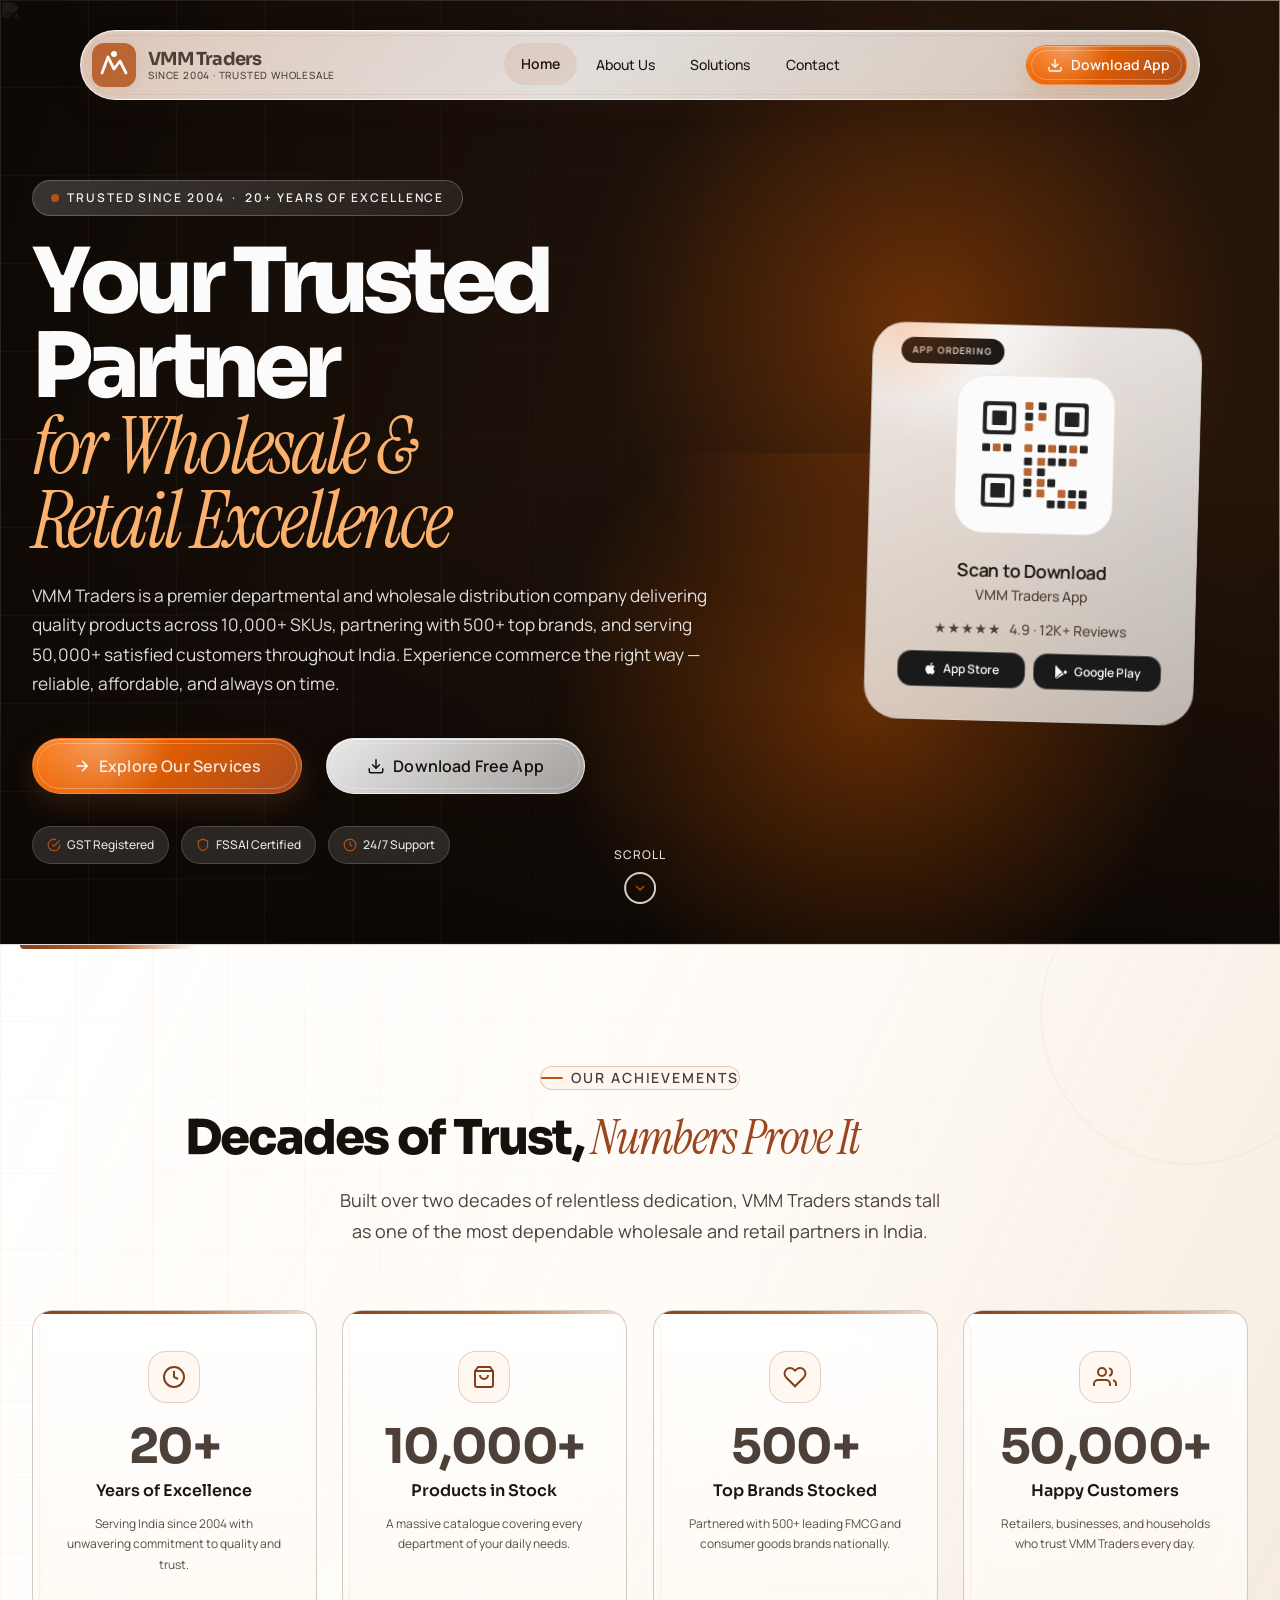
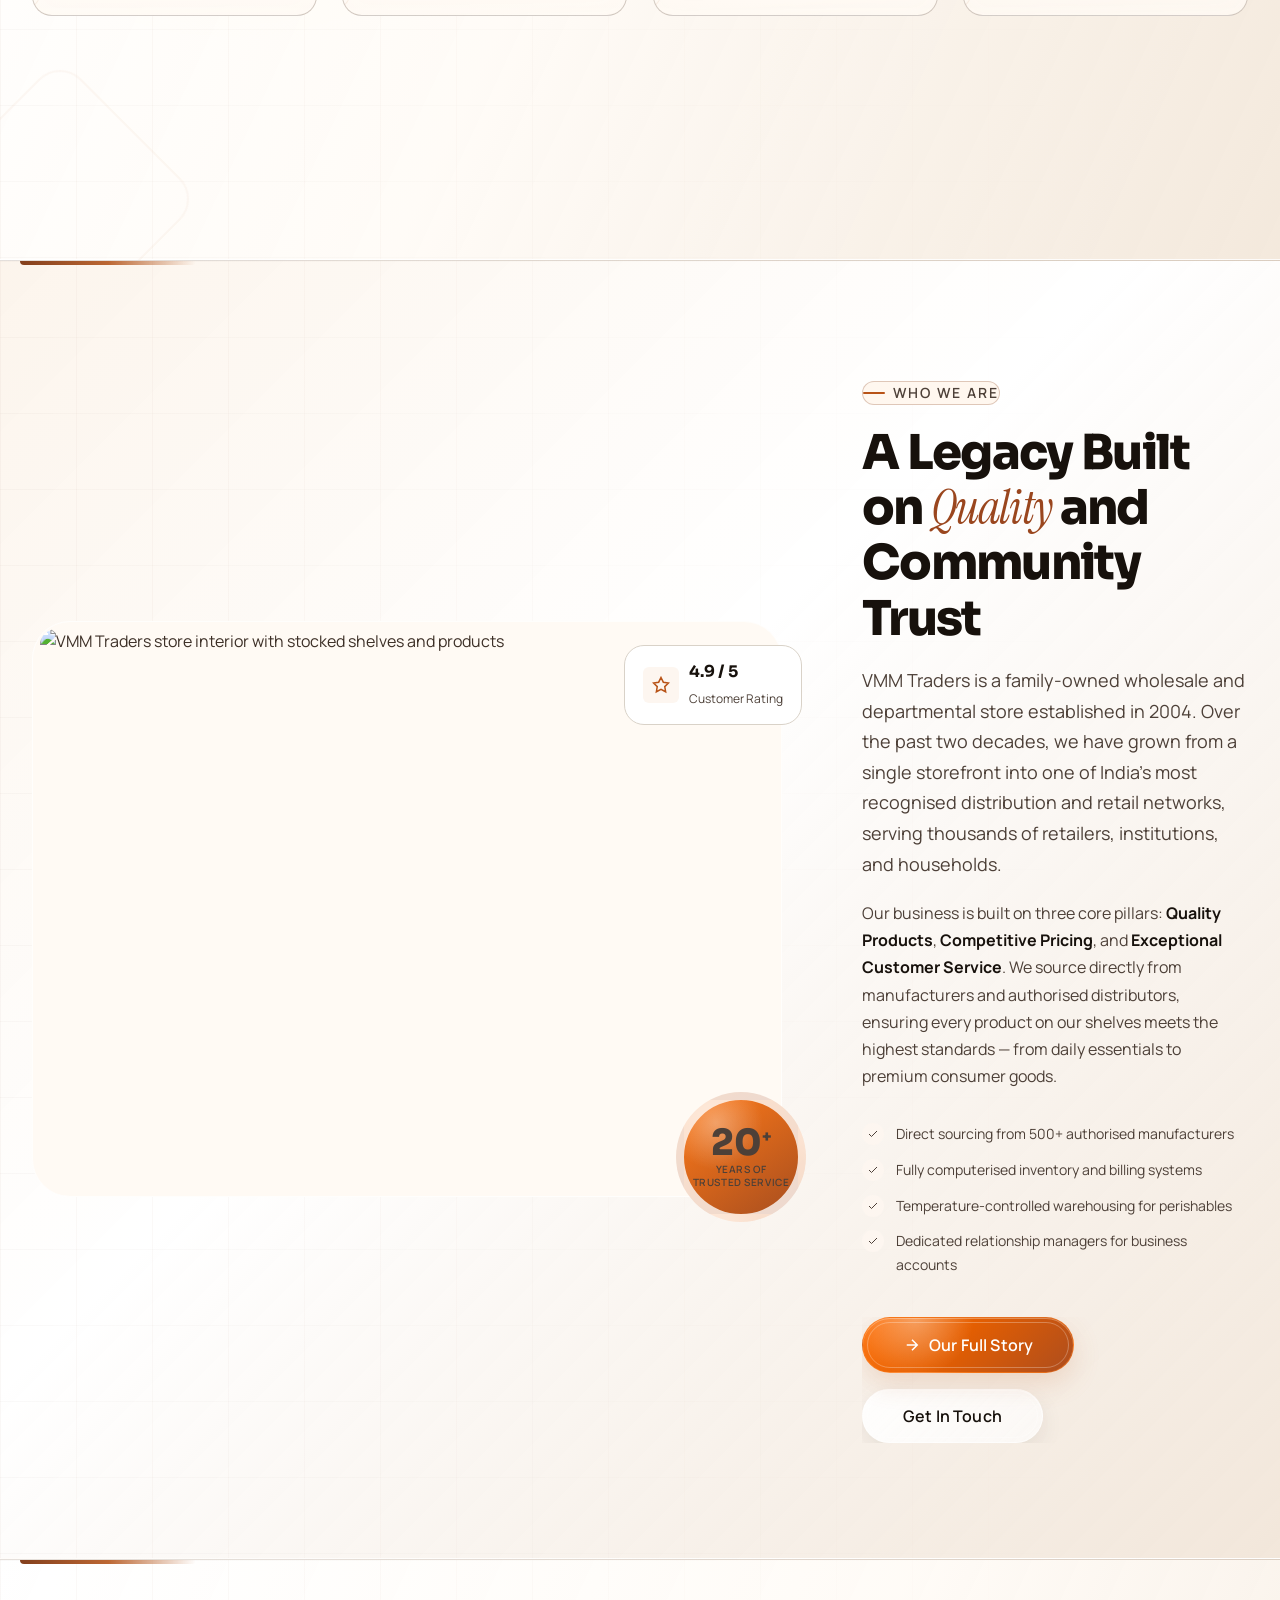
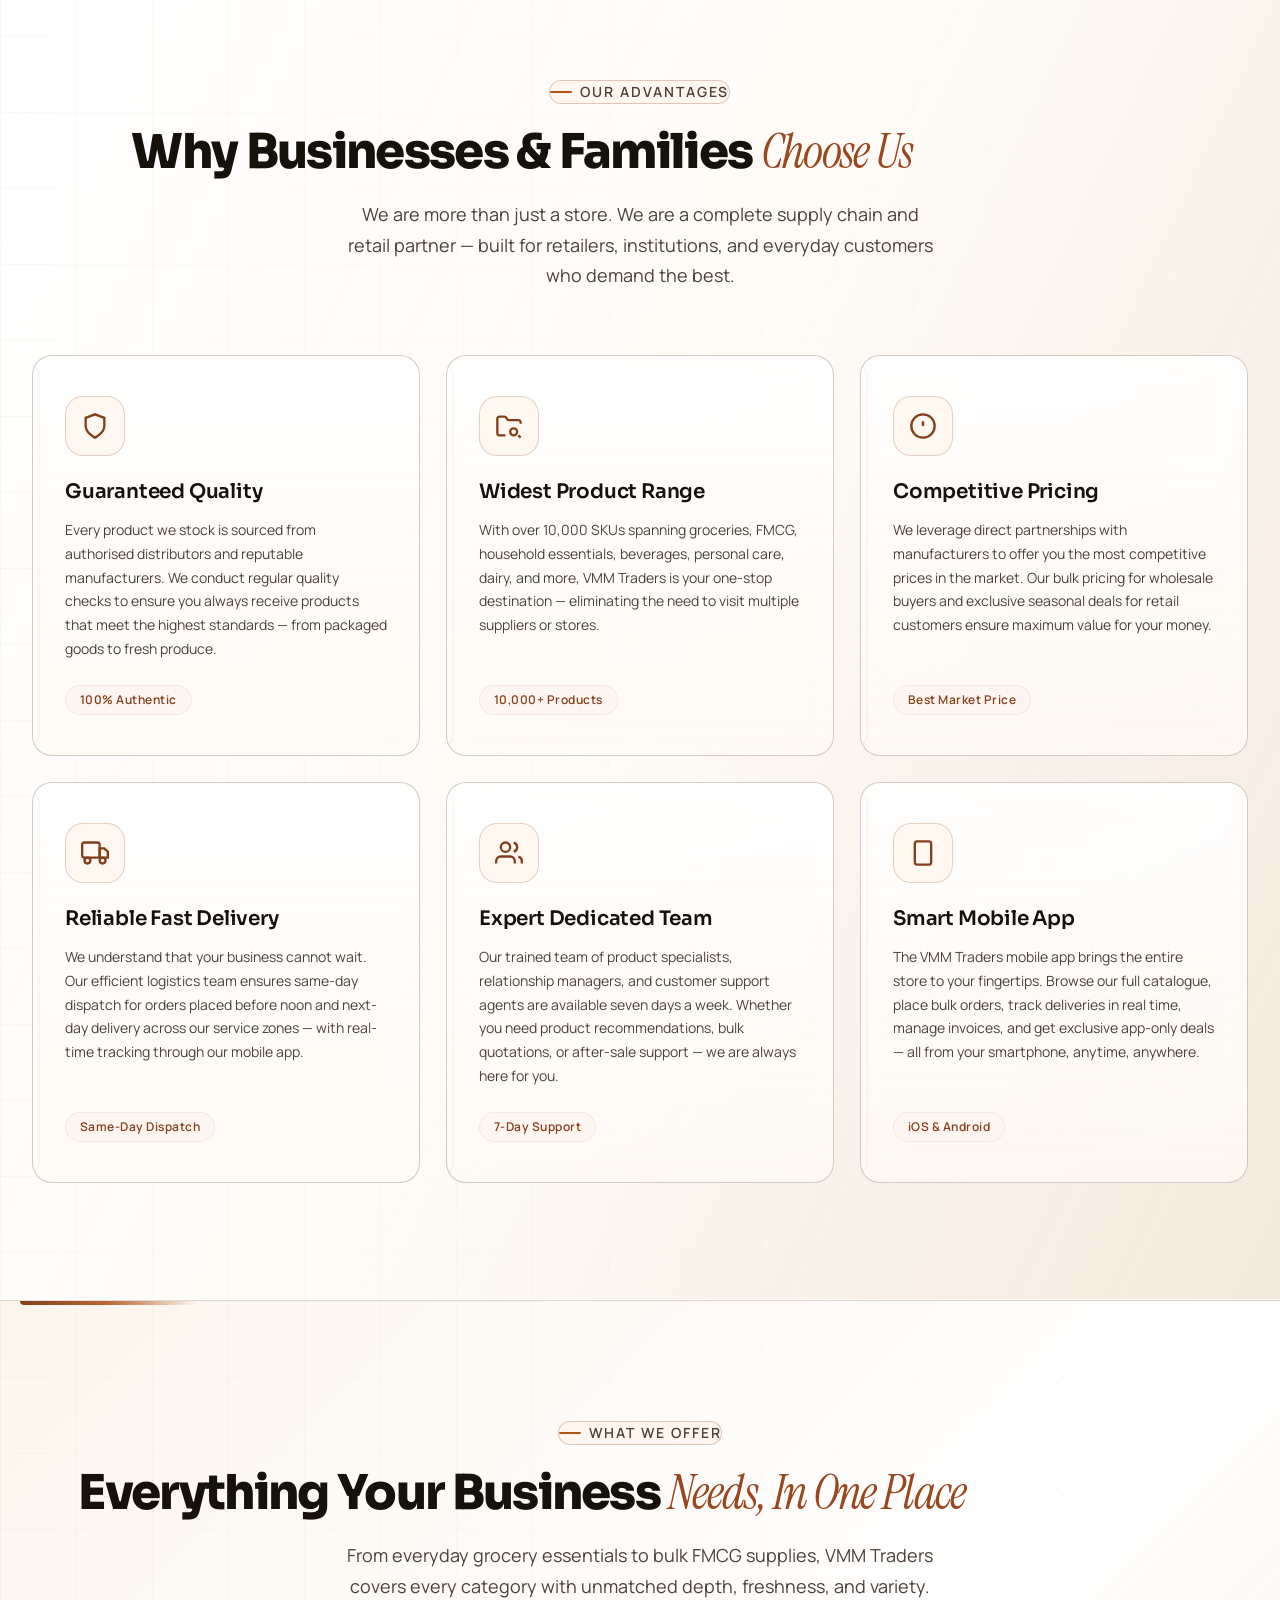
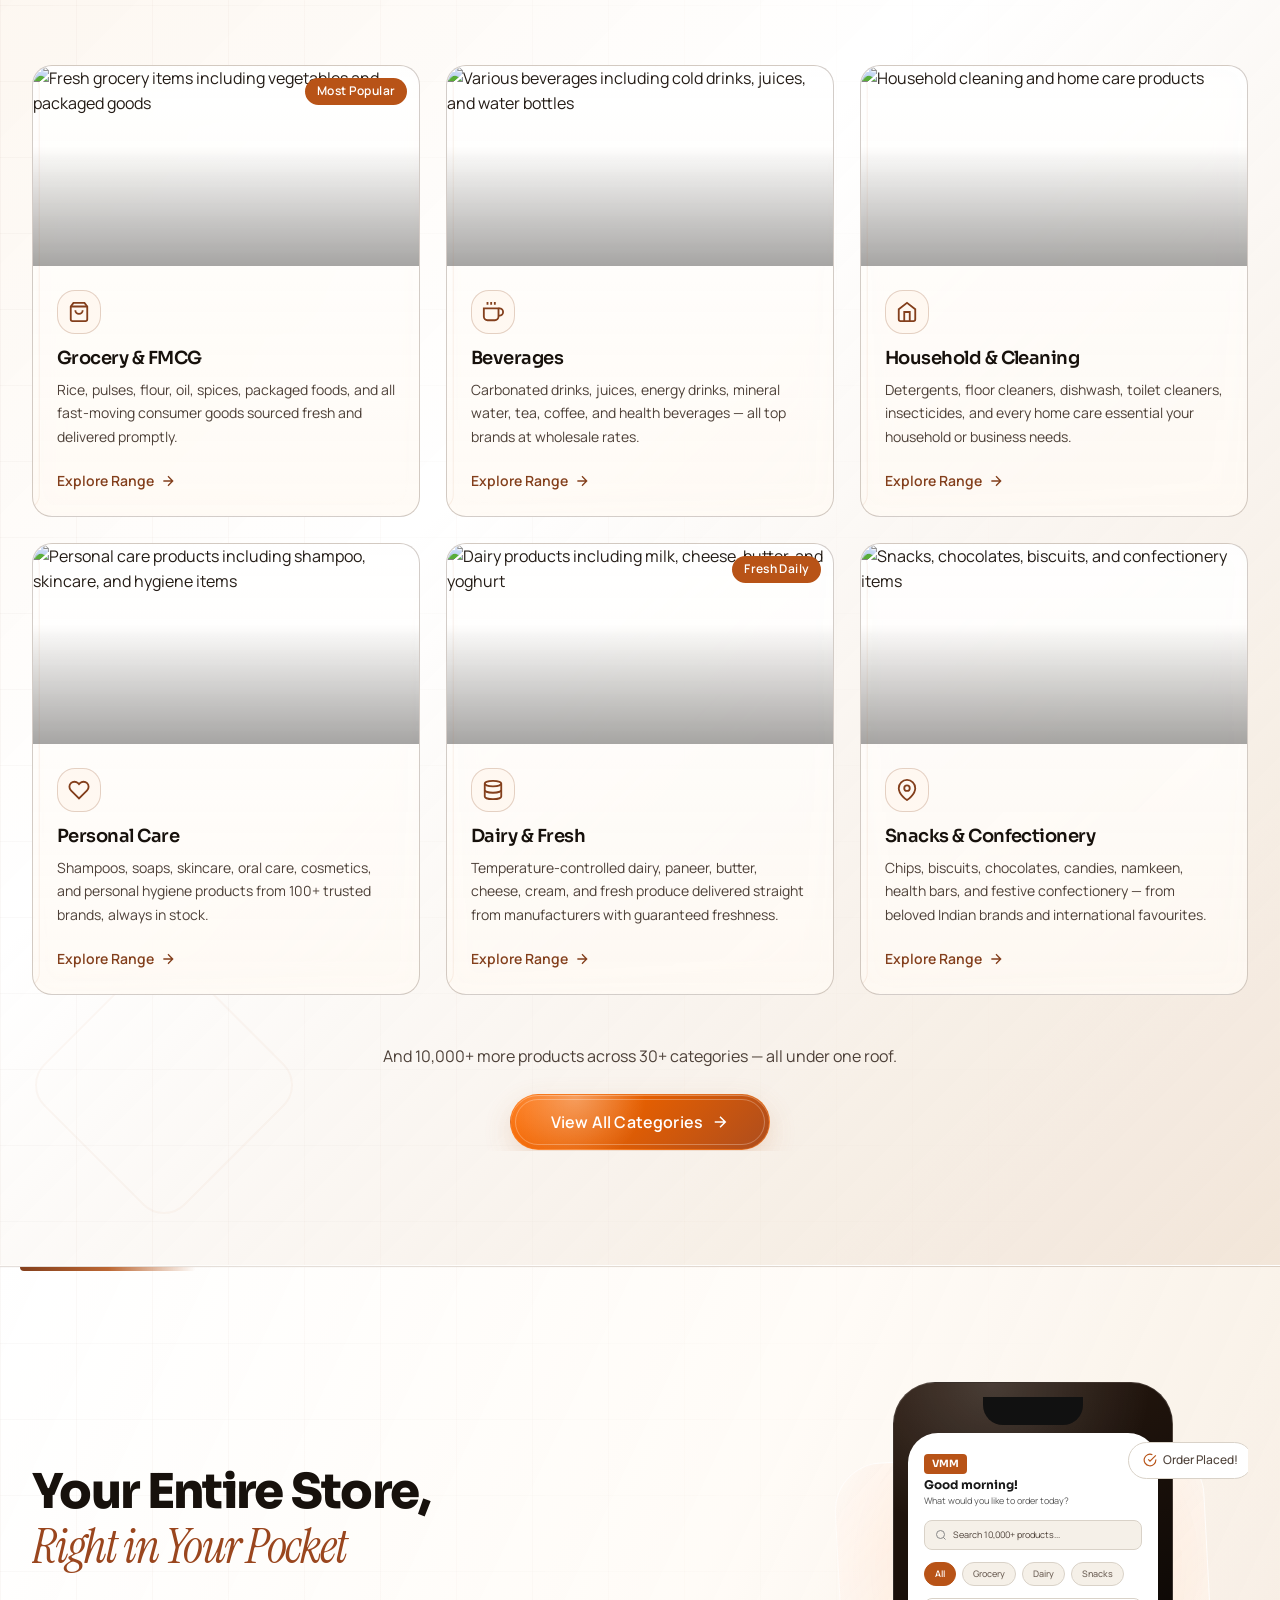
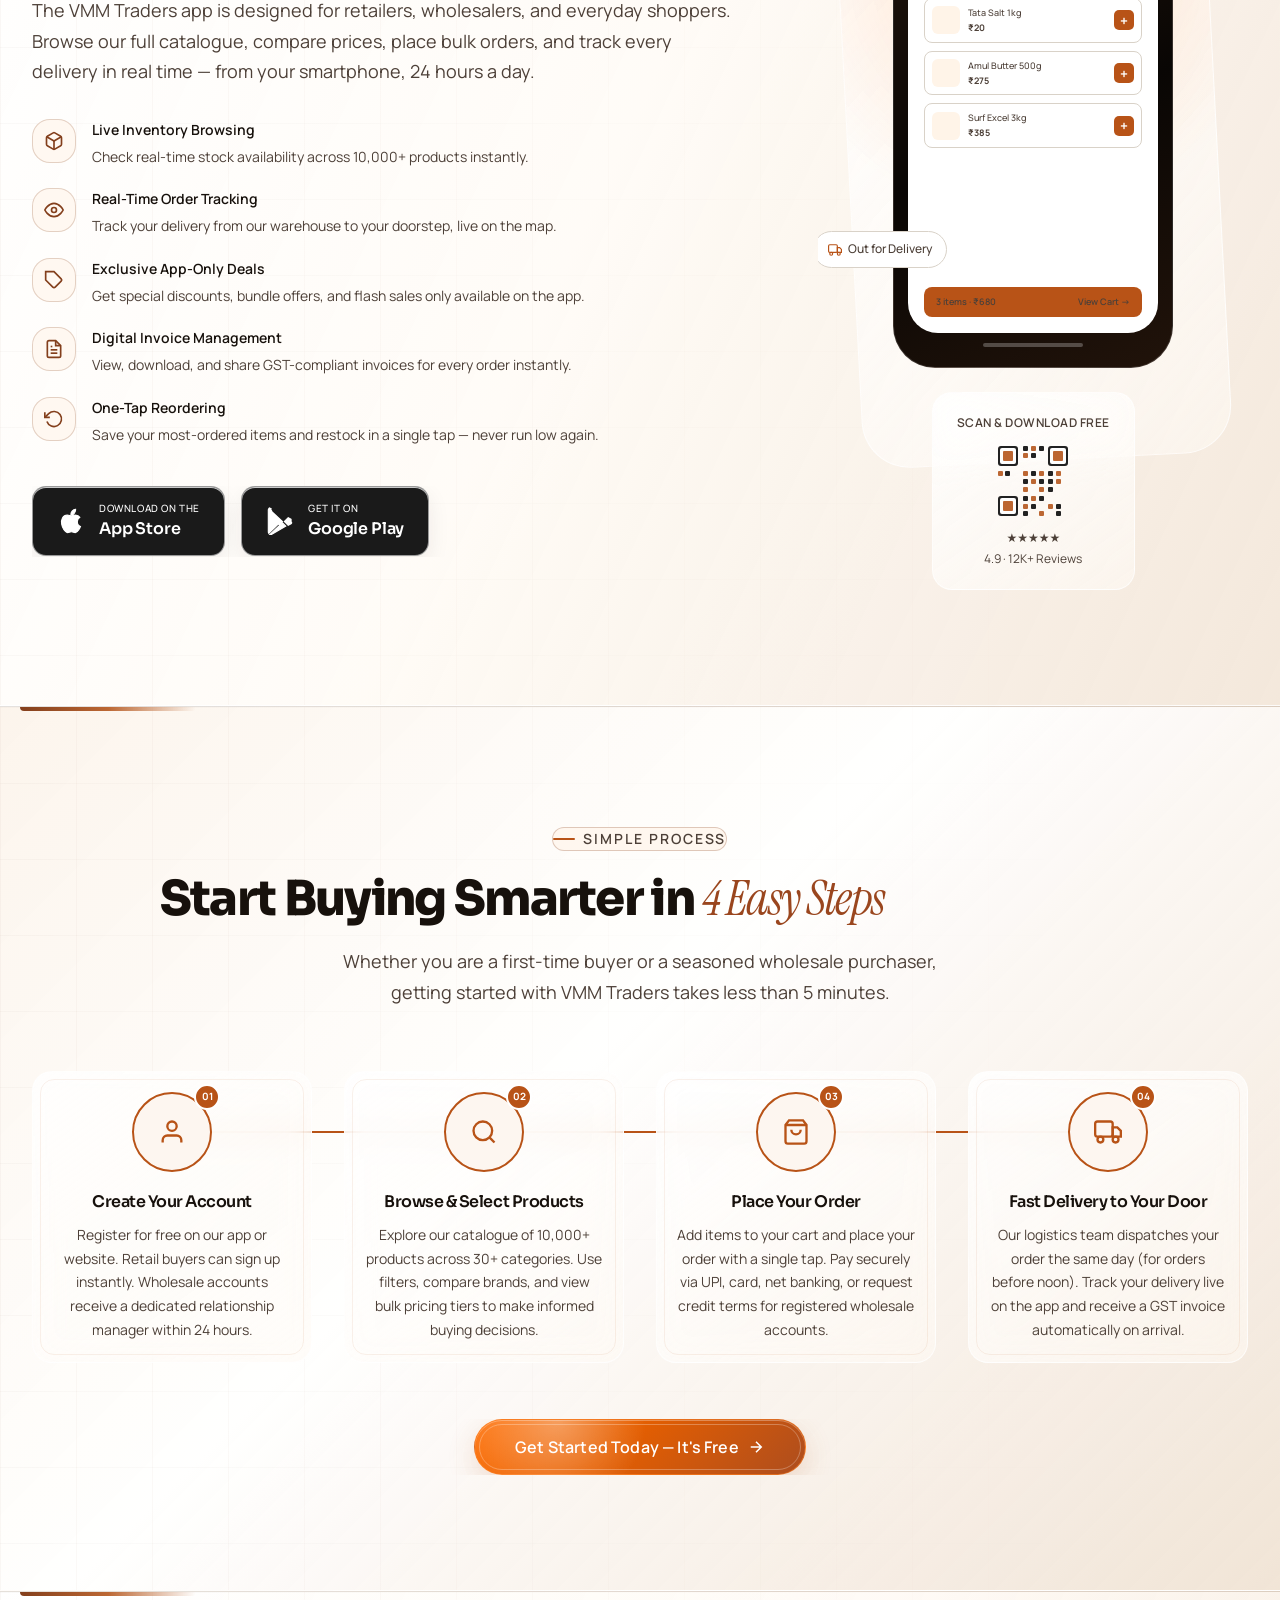
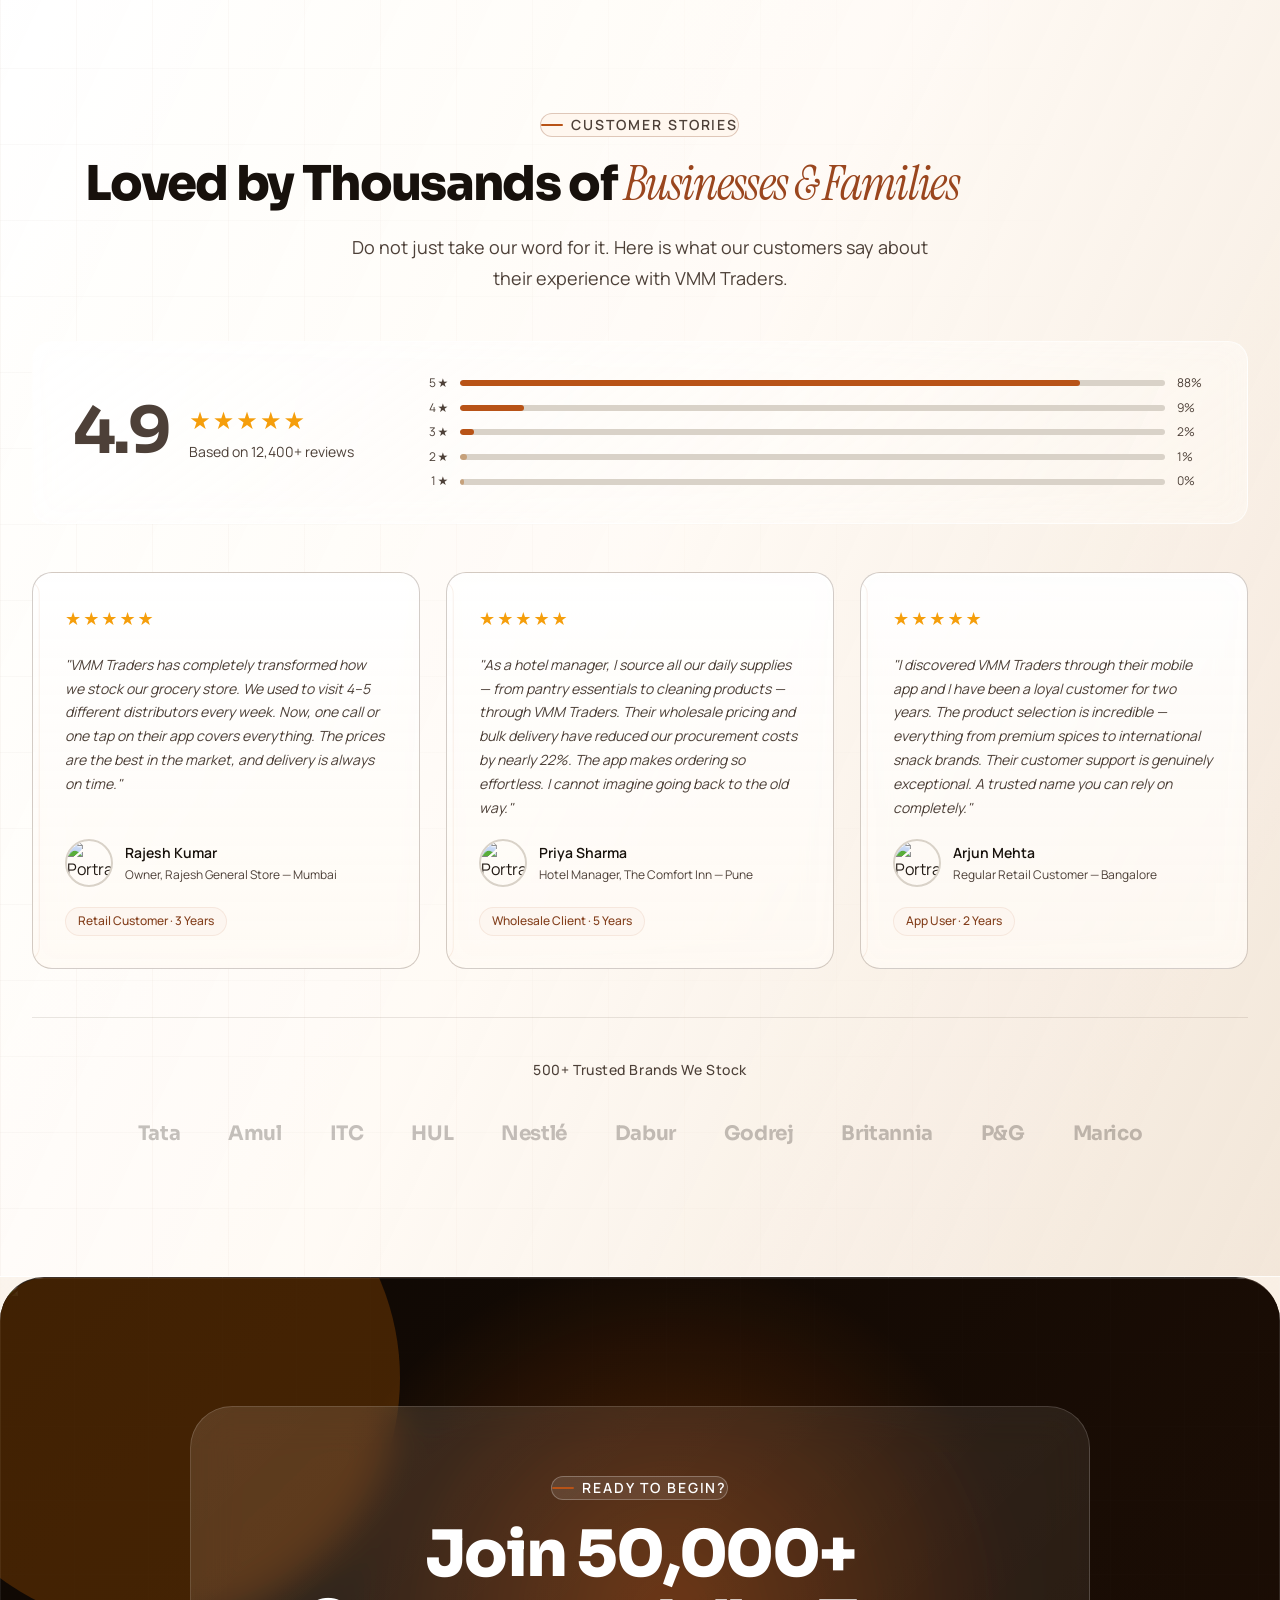
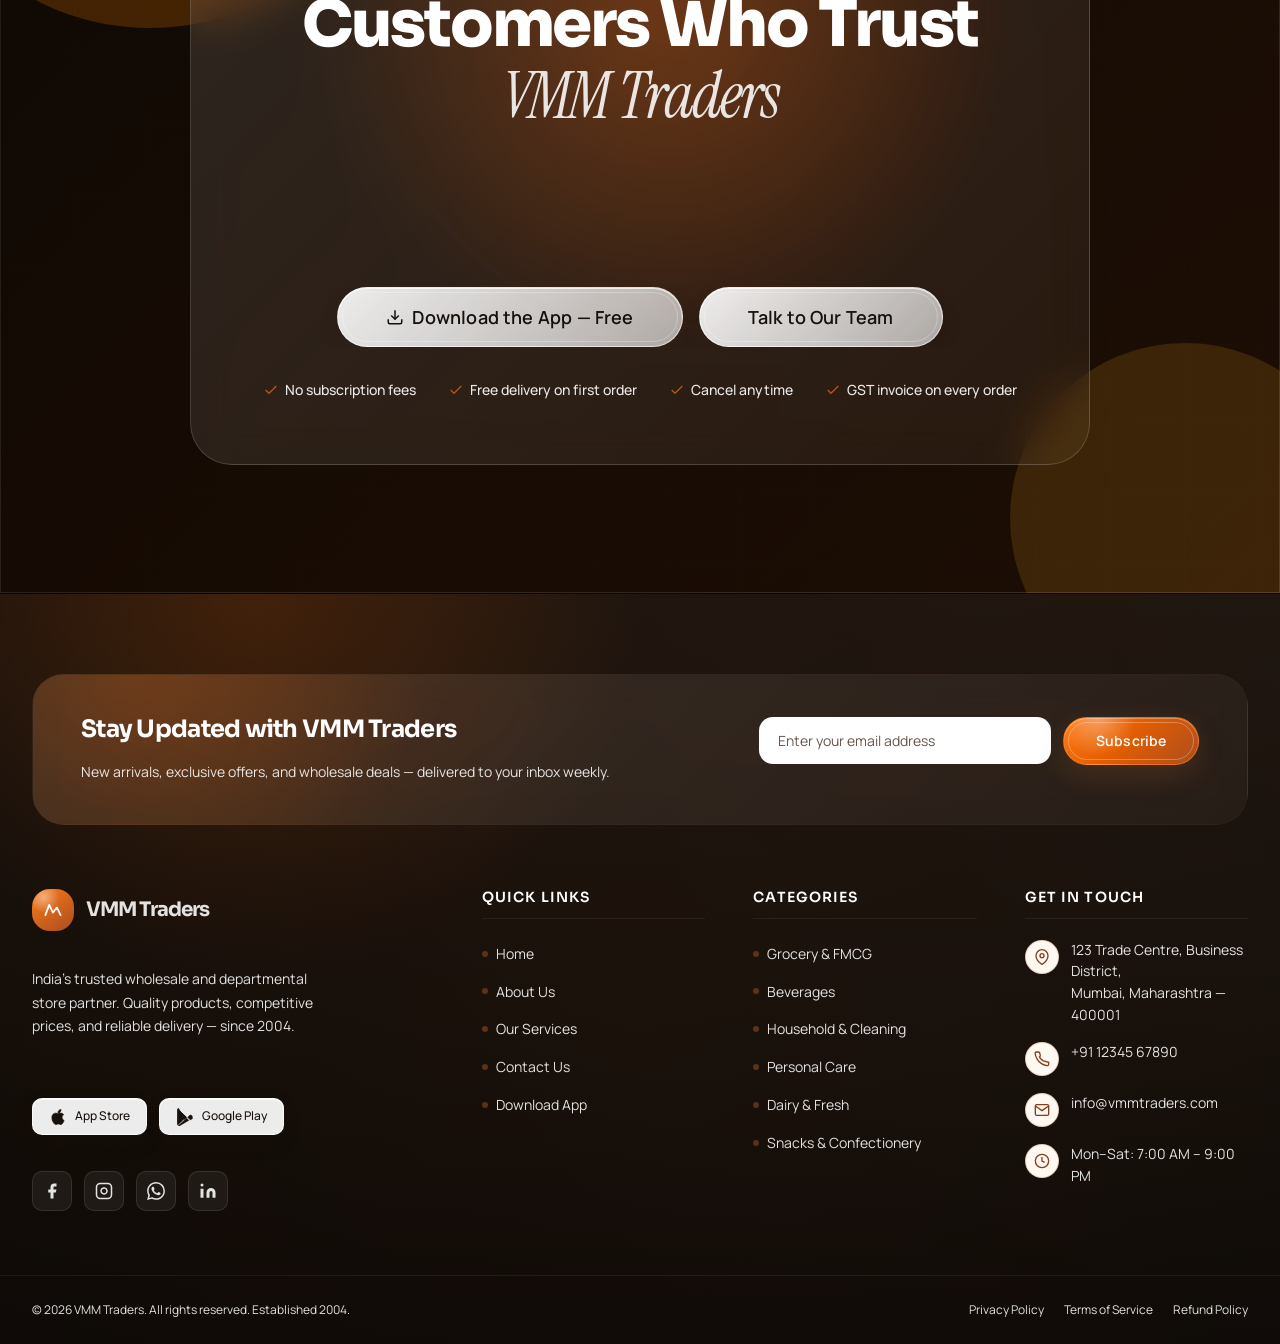
==== commit 57a65e87: "first2 commit" ====
--- a/index.html
+++ b/index.html
@@ -39,15 +39,15 @@
         media="print" onload="this.media='all'" />
 
   <!-- Global Design System -->
-  <link rel="stylesheet" href="css/global.css" />
-  <link rel="stylesheet" href="css/animations.css" />
-  <link rel="stylesheet" href="css/accessibility.css" />
+  <link rel="stylesheet" href="css/global.css?v=3" />
+  <link rel="stylesheet" href="css/animations.css?v=2" />
+  <link rel="stylesheet" href="css/accessibility.css?v=2" />
 
   <!-- Page CSS -->
-  <link rel="stylesheet" href="css/home.css" />
+  <link rel="stylesheet" href="css/home.css?v=2" />
 
   <!-- Responsive last -->
-  <link rel="stylesheet" href="css/responsive.css" />
+  <link rel="stylesheet" href="css/responsive.css?v=2" />
 
   <meta name="theme-color" content="#BC6733" />
 
@@ -1199,7 +1199,7 @@
             <div class="testi-card__badge">Retail Customer · 3 Years</div>
           </article>
 
-          <article class="testi-card testi-card--featured reveal hover-shine" data-delay="2" role="listitem">
+          <article class="testi-card reveal hover-shine" data-delay="2" role="listitem">
             <div class="testi-card__stars" aria-label="5 out of 5 stars">★★★★★</div>
             <blockquote class="testi-card__quote">
               "As a hotel manager, I source all our daily supplies — from pantry essentials to
--- a/css/global.css
+++ b/css/global.css
@@ -15,15 +15,15 @@
   --clr-orange-200:    #F0D5BD;
   --clr-orange-300:    #E4B896;
   --clr-orange-400:    #D39264;
-  --clr-orange:        #BC6733;
+  --clr-orange:        #B85317;
   --clr-orange-600:    #A05023;
   --clr-orange-dark:   #833F1C;
   --clr-orange-800:    #693115;
   --clr-orange-900:    #4E240F;
   --clr-orange-950:    #2C1407;
-  --clr-orange-hover:  #A95B2C;
-  --clr-orange-pressed:#9A5024;
-  --clr-orange-mid:    #BC6733;
+  --clr-orange-hover:  #9C4511;
+  --clr-orange-pressed:#833F1C;
+  --clr-orange-mid:    #B85317;
   --clr-orange-light:  #FDF6F0;
   --clr-orange-soft:   rgba(188, 103, 51, 0.10);
   --clr-orange-glow:   rgba(188, 103, 51, 0.14);
@@ -76,7 +76,7 @@
   --clr-text-muted:    #9F968C;
   --clr-text-white:    #FFFFFF;
   --clr-footer-text:   #D4CBC2;
-  --clr-muted:         #9F968C;
+  --clr-muted:         #766E64;
   --clr-placeholder:   #BFB6AB;
 
   /* ── Borders ── */
@@ -105,17 +105,17 @@
   --clr-footer-heading:rgba(255,255,255,0.90);
 
   /* ── Gradients — Heritage Enterprise ── */
-  --grad-primary:      linear-gradient(135deg, #FF6B00, #F05A00);
-  --grad-primary-hover:linear-gradient(135deg, #F05A00, #D94A00);
-  --grad-accent:       linear-gradient(135deg, #FF6B00, #4E240F);
+  --grad-primary:      linear-gradient(135deg, #B85317, #833F1C);
+  --grad-primary-hover:linear-gradient(135deg, #9C4511, #693115);
+  --grad-accent:       linear-gradient(135deg, #B85317, #4E240F);
   --grad-hero-overlay: linear-gradient(180deg, rgba(18, 16, 14, 0.60), rgba(18, 16, 14, 0.20));
   --grad-premium:      linear-gradient(135deg, #F6F3EE, #FDFCFB);
   --grad-warm:         linear-gradient(135deg, #FBF9F6, #F6F3EE);
   --grad-dark:         linear-gradient(160deg, #1C1815, #14110E);
   --grad-glass:        linear-gradient(135deg, rgba(255,255,255,0.55) 0%, rgba(255,255,255,0.25) 100%);
-  --grad-shimmer:      linear-gradient(90deg, transparent 0%, rgba(255,107,0,0.06) 40%, rgba(255,107,0,0.12) 50%, rgba(255,107,0,0.06) 60%, transparent 100%);
+  --grad-shimmer:      linear-gradient(90deg, transparent 0%, rgba(184,83,23,0.06) 40%, rgba(184,83,23,0.12) 50%, rgba(184,83,23,0.06) 60%, transparent 100%);
   --grad-hero:         linear-gradient(160deg, #F7F4EF, #FBF9F6 55%, #FFFFFF);
-  --grad-text-gradient:linear-gradient(135deg, #1E1B18 30%, #FF6B00 100%);
+  --grad-text-gradient:linear-gradient(135deg, #1E1B18 30%, #B85317 100%);
   --grad-card:         linear-gradient(135deg, #FDFCFB 0%, #F6F3EE 100%);
   --grad-card-hover:   linear-gradient(135deg, #FEFDFC 0%, #F8F5F0 100%);
 
@@ -2386,6 +2386,8 @@
   align-items: center;
   gap: 0.5rem;
   padding: 0.5rem 1.125rem;
+  margin-top: -2rem;
+  margin-bottom: 1.5rem;
   background: rgba(255,255,255,0.15);
   border: 1px solid rgba(255,255,255,0.20);
   border-radius: var(--radius-full);
@@ -2429,7 +2431,7 @@
 
 .hero__actions {
   display: flex;
-  gap: 1rem;
+  gap: 1.5rem;
   flex-wrap: wrap;
   margin-bottom: 2rem;
 }
@@ -2553,10 +2555,12 @@
   padding: 0.5rem 0.625rem;
   background: var(--clr-heading);
   color: white;
+  border: 1px solid rgba(255,255,255,0.25);
   border-radius: var(--radius-btn);
   font-size: var(--text-xs);
-  font-weight: var(--weight-medium);
+  font-weight: var(--weight-semibold);
   white-space: nowrap;
+  box-shadow: 0 4px 12px rgba(0,0,0,0.25);
 }
 
 .hero__qr-badge svg {
@@ -2570,28 +2574,6 @@
   inset: 0;
   pointer-events: none;
   z-index: 1;
-}
-
-/* Card hover shine effect */
-.stat-glass-card::before,
-.why-card::before,
-.cat-card::before {
-  content: "";
-  position: absolute;
-  inset: 0;
-  border-radius: inherit;
-  background: linear-gradient(135deg, transparent 0%, rgba(255,255,255,0.2) 50%, transparent 100%);
-  opacity: 0;
-  transition: opacity var(--tr-base), background-position var(--tr-base);
-  background-size: 200% 200%;
-  background-position: 100% 0;
-  pointer-events: none;
-}
-.stat-glass-card:hover::before,
-.why-card:hover::before,
-.cat-card:hover::before {
-  opacity: 1;
-  background-position: 0 0;
 }
 
 /* Final CTA background canvas */
--- a/css/accessibility.css
+++ b/css/accessibility.css
@@ -25,9 +25,14 @@
 .hero__qr-rating {
   color: #555555 !important;
 }
-.hero__qr-badge {
+.hero__qr-card .hero__qr-badge {
   background: #1A1A1A !important;
   color: #FFFFFF !important;
+  -webkit-text-fill-color: #FFFFFF !important;
+  border: 1px solid rgba(255,255,255,0.25) !important;
+}
+.hero__qr-text span {
+  color: #8A3E0A !important;
 }
 
 /* ── 3. APP STORE BUTTONS ── */
@@ -119,7 +124,7 @@
   left: 1rem;
   z-index: 10000;
   padding: 0.75rem 1.5rem;
-  background: #BC6733;
+  background: var(--clr-orange-dark);
   color: #FFFFFF;
   font-size: 0.875rem;
   font-weight: 600;
--- a/css/home.css
+++ b/css/home.css
@@ -80,7 +80,7 @@
 
 .stat-glass-card__desc {
   font-size: var(--text-xs);
-  color: var(--clr-muted);
+  color: var(--clr-body);
   line-height: var(--leading-relaxed);
 }
 
@@ -156,7 +156,7 @@
   bottom: -24px;
   right: -24px;
   width: 130px; height: 130px;
-  background: var(--clr-orange);
+  background: var(--clr-orange-dark);
   border-radius: 50%;
   display: flex;
   flex-direction: column;
@@ -183,7 +183,7 @@
   font-weight: var(--weight-semibold);
   letter-spacing: 0.06em;
   text-transform: uppercase;
-  color: rgba(255,255,255,0.88);
+  color: var(--clr-white);
   margin-top: 2px;
   line-height: 1.3;
 }
@@ -341,7 +341,7 @@
 
 .why-card__desc {
   font-size: var(--text-sm);
-  color: var(--clr-muted);
+  color: var(--clr-body);
   line-height: var(--leading-relaxed);
   margin-bottom: 1.5rem;
 }
@@ -454,7 +454,7 @@
 
 .cat-card__desc {
   font-size: var(--text-sm);
-  color: var(--clr-muted);
+  color: var(--clr-body);
   line-height: var(--leading-relaxed);
   margin-bottom: 1.25rem;
 }
@@ -876,9 +876,9 @@
 /* Connecting line */
 .how-steps__line {
   position: absolute;
-  top: 40px;
-  left: 12%;
-  right: 12%;
+  top: calc(40px + 1.25rem);
+  left: calc((100% - 6rem) / 8);
+  right: calc((100% - 6rem) / 8);
   height: 2px;
   background: var(--clr-border);
   z-index: 0;
@@ -1071,11 +1071,6 @@
   border-color: var(--clr-orange-soft);
 }
 
-.testi-card:hover blockquote::before {
-  transform: scale(1.15) translateY(-2px);
-  opacity: 0.30;
-}
-
 .testi-card:hover .testi-card__stars {
   color: var(--clr-orange);
 }
@@ -1112,14 +1107,7 @@
 }
 
 .testi-card blockquote::before {
-  content: '\201C';
-  font-size: 2.5rem;
-  color: var(--clr-orange);
-  font-family: Georgia, serif;
-  line-height: 0;
-  display: block;
-  margin-bottom: 0.625rem;
-  opacity: 0.5;
+  content: none;
 }
 
 .testi-card__author {
@@ -2178,7 +2166,6 @@
 
 .section {
   position: relative;
-  overflow: hidden;
   padding-block: clamp(5.5rem, 9vw, 9.5rem);
 }
 
--- a/css/responsive.css
+++ b/css/responsive.css
@@ -81,7 +81,6 @@
   /* Show hamburger, hide desktop nav */
   .navbar__toggle { display: flex; }
   .navbar__nav    { display: none; }
-  .navbar__mobile { display: flex; }
 
   /* Floating island full-width on tablet */
   .navbar__inner {
@@ -436,16 +435,29 @@
 }
 
 @media (max-width: 767px) {
+  .story__grid             { gap: var(--sp-8); }
   .story__img              { height: 320px; }
   .story__exp-badge        { width: 100px; height: 100px; bottom: -20px; right: -10px; }
   .story__exp-num          { font-size: var(--text-2xl); }
+  .story__quote            { padding: var(--sp-6); }
+  .story__quote-mark       { display: none; }
+
+  .mission-vision__grid    { gap: var(--sp-6); }
+  .mission-vision__card    { padding: var(--sp-6); }
 
   .values__grid            { grid-template-columns: 1fr; }
+  .value-card              { padding: var(--sp-6); }
+
+  .serve__img              { height: 250px; }
+  .serve__block            { margin-bottom: var(--sp-8); gap: var(--sp-6); }
 
   .trust-stats__grid       { grid-template-columns: repeat(2, 1fr); }
   .trust-stats__grid > :last-child { grid-column: span 2; }
   .trust-stats__badges     { gap: var(--sp-3); padding: var(--sp-5); }
   .trust-stats__badge-divider { display: none; }
+  .trust-stat-card         { padding: var(--sp-5); }
+
+  .future__grid            { gap: var(--sp-8); }
 
   .about-cta               { min-height: 440px; }
   .about-cta__actions      { flex-direction: column; }
@@ -455,24 +467,31 @@
 @media (max-width: 479px) {
   .about-cta__grain        { display: none; }
 
-  .story__img              { height: 240px; }
-  .story__exp-badge        { width: 80px; height: 80px; bottom: -16px; right: -8px; }
-  .story__exp-num          { font-size: var(--text-xl); }
-  .story__exp-text         { font-size: 0.5rem; }
-
-  .journey__node           { width: 70px; }
-  .journey__line           { left: 35px; }
+  .story__grid             { gap: var(--sp-6); }
+  .story__img              { height: 220px; }
+  .story__exp-badge        { width: 72px; height: 72px; bottom: -12px; right: -4px; }
+  .story__exp-num          { font-size: var(--text-lg); }
+  .story__exp-text         { display: none; }
+
+  .mission-vision__card    { padding: var(--sp-5); }
+
+  .journey__node           { width: 60px; }
+  .journey__line           { left: 30px; }
+  .journey__card           { padding: var(--sp-4); }
+
+  .serve__img              { height: 200px; }
 
   .trust-stats__grid       { grid-template-columns: 1fr; }
   .trust-stats__grid > :last-child { grid-column: auto; }
-  .trust-stat-card         { display: flex; align-items: center; gap: var(--sp-4); text-align: left; padding: var(--sp-5); }
+  .trust-stat-card         { display: flex; align-items: center; gap: var(--sp-3); text-align: left; padding: var(--sp-4); }
   .trust-stat-card__icon   { margin-inline: 0; margin-bottom: 0; flex-shrink: 0; }
-  .trust-stat-card__number { font-size: var(--text-2xl); }
+  .trust-stat-card__number { font-size: var(--text-xl); }
+  .trust-stat-card__desc   { display: none; }
 
   .future__float-badge     { display: none; }
-  .future__phone-frame     { width: 240px; height: 480px; border-radius: 32px; padding: 8px; }
-  .future__phone-notch     { width: 90px; height: 22px; }
-  .future__phone-screen    { border-radius: 26px; }
+  .future__phone-frame     { width: 220px; height: 440px; border-radius: 28px; padding: 6px; }
+  .future__phone-notch     { width: 80px; height: 20px; }
+  .future__phone-screen    { border-radius: 24px; }
 
   .about-cta               { min-height: 380px; }
 }
@@ -1531,3 +1550,819 @@
   color: rgba(255, 255, 255, 0.90) !important;
   -webkit-text-fill-color: rgba(255, 255, 255, 0.90) !important;
 }
+
+/* Strict shadow cleanup: this file loads last, so these rules remove
+   decorative shadows and glow rings across every page. */
+:root {
+  --shadow-xs: none;
+  --shadow-sm: none;
+  --shadow-md: none;
+  --shadow-lg: none;
+  --shadow-xl: none;
+  --shadow-2xl: none;
+  --shadow-card: none;
+  --shadow-card-hover: none;
+  --shadow-card-glow: none;
+  --shadow-accent-sm: none;
+  --shadow-accent: none;
+  --shadow-accent-lg: none;
+  --shadow-orange-lg: none;
+  --shadow-nav: none;
+}
+
+body *,
+body *::before,
+body *::after {
+  box-shadow: none !important;
+  text-shadow: none !important;
+}
+
+body div,
+body div::before,
+body div::after {
+  outline: 0 !important;
+}
+
+:is(
+  .hero__qr-card,
+  .contact-hero__stat-card,
+  .contact-app-cta__qr-card,
+  .story__img-wrap,
+  .serve__img-wrap,
+  .contact-map__embed,
+  .premium-card,
+  .glow-border
+) {
+  outline: 0 !important;
+}
+
+/* Restore visible structure after shadow removal. */
+:is(
+  .stat-glass-card,
+  .why-card,
+  .cat-card,
+  .testi-card,
+  .journey__card,
+  .mission-vision__card,
+  .value-card,
+  .serve__card,
+  .trust-stat-card,
+  .future__feature,
+  .sol-card,
+  .sol-cat-card,
+  .sol-workflow__step,
+  .sol-app__float,
+  .sol-why-card,
+  .sol-testi-card,
+  .contact-info-card,
+  .contact-form-wrapper,
+  .contact-form-sidebar__item,
+  .contact-map__info,
+  .contact-why-card,
+  .faq-item,
+  .hero__qr-card,
+  .contact-hero__stat-card,
+  .contact-app-cta__qr-card,
+  .contact-app-cta__bubble,
+  .footer__newsletter
+) {
+  border: 1px solid rgba(74, 48, 32, 0.22) !important;
+}
+
+:is(
+  .stat-glass-card,
+  .why-card,
+  .cat-card,
+  .testi-card:not(.testi-card--featured),
+  .journey__card,
+  .mission-vision__card,
+  .value-card,
+  .serve__card,
+  .trust-stat-card,
+  .future__feature,
+  .sol-card:not(.sol-card--featured),
+  .sol-cat-card,
+  .sol-workflow__step,
+  .sol-app__float,
+  .contact-info-card,
+  .contact-form-sidebar__item,
+  .contact-map__info,
+  .contact-why-card,
+  .faq-item
+):hover {
+  border-color: rgba(131, 63, 28, 0.58) !important;
+}
+
+:is(
+  .sol-card--featured,
+  .testi-card--featured,
+  .sol-why-card,
+  .sol-testi-card,
+  .contact-hero__stat-card,
+  .about-cta__proof,
+  .sol-cta__proof,
+  .contact-app-cta__features li
+) {
+  border-color: rgba(255, 255, 255, 0.34) !important;
+}
+
+/* Icon contrast on base and hover states. */
+:is(
+  .stat-glass-card__icon,
+  .why-card__icon,
+  .cat-card__icon,
+  .app-feature__icon,
+  .footer__contact-icon,
+  .mission-vision__icon,
+  .value-card__icon-wrap,
+  .trust-stat-card__icon,
+  .future__feature-icon,
+  .sol-card__illus-icon,
+  .sol-cat-card__icon,
+  .sol-workflow__step-icon,
+  .contact-info-card__icon,
+  .contact-form-sidebar__item-icon,
+  .contact-map__detail-icon,
+  .contact-why-card__icon
+) {
+  color: #833f1c !important;
+  border: 1px solid rgba(131, 63, 28, 0.22) !important;
+  background: #fff8f1 !important;
+}
+
+:is(
+  .stat-glass-card__icon,
+  .why-card__icon,
+  .cat-card__icon,
+  .app-feature__icon,
+  .footer__contact-icon,
+  .mission-vision__icon,
+  .value-card__icon-wrap,
+  .trust-stat-card__icon,
+  .future__feature-icon,
+  .sol-card__illus-icon,
+  .sol-cat-card__icon,
+  .sol-workflow__step-icon,
+  .contact-info-card__icon,
+  .contact-form-sidebar__item-icon,
+  .contact-map__detail-icon,
+  .contact-why-card__icon
+) svg {
+  color: currentColor !important;
+  stroke: currentColor !important;
+}
+
+:is(
+  .stat-glass-card:hover,
+  .why-card:hover,
+  .cat-card:hover,
+  .testi-card:hover,
+  .journey__card:hover,
+  .mission-vision__card:hover,
+  .value-card:hover,
+  .serve__card:hover,
+  .trust-stat-card:hover,
+  .future__feature:hover,
+  .sol-card:hover,
+  .sol-cat-card:hover,
+  .sol-workflow__step:hover,
+  .sol-app__float:hover,
+  .contact-info-card:hover,
+  .contact-form-sidebar__item:hover,
+  .contact-map__info:hover,
+  .contact-why-card:hover
+) :is(
+  .stat-glass-card__icon,
+  .why-card__icon,
+  .cat-card__icon,
+  .app-feature__icon,
+  .footer__contact-icon,
+  .mission-vision__icon,
+  .value-card__icon-wrap,
+  .trust-stat-card__icon,
+  .future__feature-icon,
+  .sol-card__illus-icon,
+  .sol-cat-card__icon,
+  .sol-workflow__step-icon,
+  .contact-info-card__icon,
+  .contact-form-sidebar__item-icon,
+  .contact-map__detail-icon,
+  .contact-why-card__icon
+) {
+  color: #ffffff !important;
+  background: #833f1c !important;
+  border-color: #833f1c !important;
+}
+
+:is(
+  .sol-card--featured,
+  .sol-why-card,
+  .sol-testi-card,
+  .contact-hero__stat-card,
+  .about-cta__proof,
+  .sol-cta__proof
+) :is(svg, .sol-card__illus-icon, .contact-info-card__icon, .contact-why-card__icon) {
+  color: #ffffff !important;
+  stroke: currentColor !important;
+}
+
+/* Cross-page identity pass: structured trade-ledger sections instead of
+   repeated plain cream blocks. Uses borders and surface contrast, not shadows. */
+main > .section {
+  position: relative;
+  isolation: isolate;
+  border-top: 1px solid rgba(74, 48, 32, 0.14);
+  border-bottom: 1px solid rgba(255, 255, 255, 0.72);
+}
+
+main > .section::before {
+  content: "";
+  position: absolute;
+  inset: 0;
+  z-index: -2;
+  pointer-events: none;
+  background-image:
+    linear-gradient(90deg, rgba(131, 63, 28, 0.055) 1px, transparent 1px),
+    linear-gradient(180deg, rgba(74, 48, 32, 0.045) 1px, transparent 1px);
+  background-size: 76px 76px;
+  mask-image: linear-gradient(90deg, rgba(0, 0, 0, 0.62), transparent 88%);
+}
+
+main > .section::after {
+  content: "";
+  position: absolute;
+  top: 0;
+  left: max(1.25rem, calc((100vw - var(--max-width)) / 2));
+  width: min(11rem, 34vw);
+  height: 4px;
+  z-index: 0;
+  background: linear-gradient(90deg, #833f1c, #bc6733, transparent);
+  border-radius: 0 0 999px 999px;
+}
+
+:is(
+  .stats-section,
+  .about-preview,
+  .why-choose,
+  .categories,
+  .app-section,
+  .how-works,
+  .testimonials,
+  .story,
+  .mission-vision,
+  .values,
+  .journey,
+  .serve,
+  .trust-stats,
+  .future,
+  .sol-solutions,
+  .sol-categories,
+  .sol-workflow,
+  .sol-app,
+  .contact-info,
+  .contact-form-section,
+  .contact-map-section,
+  .contact-faq
+) {
+  background:
+    linear-gradient(115deg, rgba(255, 255, 255, 0.94) 0%, rgba(255, 251, 246, 0.90) 48%, rgba(241, 228, 214, 0.82) 100%) !important;
+}
+
+:is(
+  .about-preview,
+  .categories,
+  .how-works,
+  .story,
+  .values,
+  .serve,
+  .future,
+  .sol-solutions,
+  .sol-workflow,
+  .contact-form-section,
+  .contact-faq
+) {
+  background:
+    linear-gradient(135deg, rgba(252, 244, 235, 0.94) 0%, rgba(255, 255, 255, 0.90) 44%, rgba(238, 223, 207, 0.76) 100%) !important;
+}
+
+:is(.sol-why, .sol-testimonials, .sol-cta, .about-cta, .final-cta, .contact-app-cta, .contact-why) {
+  position: relative;
+  isolation: isolate;
+  background:
+    linear-gradient(90deg, rgba(255, 255, 255, 0.045) 1px, transparent 1px),
+    linear-gradient(180deg, rgba(255, 255, 255, 0.035) 1px, transparent 1px),
+    linear-gradient(145deg, #17100b 0%, #27150a 52%, #0d0906 100%) !important;
+  background-size: 74px 74px, 74px 74px, auto !important;
+  border-top: 1px solid rgba(255, 255, 255, 0.12);
+  border-bottom: 1px solid rgba(0, 0, 0, 0.65);
+}
+
+:is(.section-title, .final-cta__headline, .about-cta__title, .sol-cta__heading, .contact-app-cta__heading) {
+  max-width: 980px;
+  letter-spacing: -0.035em !important;
+}
+
+:is(.label, .section-eyebrow, .contact-app-cta__badge, .sol-cta__label) {
+  border: 1px solid rgba(131, 63, 28, 0.26) !important;
+  background: #fff7ef !important;
+  color: #833f1c !important;
+  -webkit-text-fill-color: #833f1c !important;
+}
+
+:is(.hero, .sol-why, .sol-testimonials, .sol-cta, .about-cta, .final-cta, .contact-app-cta, .contact-why)
+:is(.label, .section-eyebrow, .contact-app-cta__badge, .sol-cta__label) {
+  border-color: rgba(255, 255, 255, 0.26) !important;
+  background: rgba(255, 255, 255, 0.10) !important;
+  color: #ffffff !important;
+  -webkit-text-fill-color: #ffffff !important;
+}
+
+:is(
+  .stat-glass-card,
+  .why-card,
+  .cat-card,
+  .testi-card:not(.testi-card--featured),
+  .journey__card,
+  .mission-vision__card,
+  .value-card,
+  .serve__card,
+  .trust-stat-card,
+  .future__feature,
+  .sol-card:not(.sol-card--featured),
+  .sol-cat-card,
+  .sol-workflow__step,
+  .sol-app__float,
+  .contact-info-card,
+  .contact-form-wrapper,
+  .contact-form-sidebar__item,
+  .contact-map__info,
+  .contact-why-card,
+  .faq-item
+) {
+  background:
+    linear-gradient(180deg, rgba(255, 255, 255, 0.94), rgba(255, 250, 244, 0.86)) !important;
+  border-color: rgba(74, 48, 32, 0.24) !important;
+}
+
+:is(
+  .stat-glass-card,
+  .why-card,
+  .cat-card,
+  .testi-card:not(.testi-card--featured),
+  .journey__card,
+  .mission-vision__card,
+  .value-card,
+  .serve__card,
+  .trust-stat-card,
+  .future__feature,
+  .sol-card:not(.sol-card--featured),
+  .sol-cat-card,
+  .sol-workflow__step,
+  .contact-info-card,
+  .contact-why-card,
+  .faq-item
+)::before {
+  opacity: 1 !important;
+  background: linear-gradient(90deg, #833f1c, #bc6733, rgba(188, 103, 51, 0.18)) !important;
+}
+
+:is(
+  .stat-glass-card,
+  .why-card,
+  .cat-card,
+  .testi-card:not(.testi-card--featured),
+  .journey__card,
+  .mission-vision__card,
+  .value-card,
+  .serve__card,
+  .trust-stat-card,
+  .future__feature,
+  .sol-card:not(.sol-card--featured),
+  .sol-cat-card,
+  .sol-workflow__step,
+  .contact-info-card,
+  .contact-why-card,
+  .faq-item
+):hover {
+  background:
+    linear-gradient(180deg, #ffffff, #fff6ee) !important;
+  border-color: rgba(131, 63, 28, 0.62) !important;
+}
+
+:is(.stats-grid, .contact-info__grid, .sol-cards, .sol-cat-grid, .values__grid, .serve__grid) {
+  gap: clamp(1rem, 2vw, 1.75rem) !important;
+}
+
+:is(.story__quote, .stats-trust-row, .trust-stats__badges, .contact-form-wrapper) {
+  border-left: 4px solid #833f1c !important;
+}
+
+:is(.story__img-wrap, .serve__img-wrap, .contact-map__embed, .about-preview__img-wrap) {
+  background: #fffaf4 !important;
+  padding: 0.45rem;
+}
+
+:is(.story__img, .serve__img, .about-preview__img, .sol-cat-card__img) {
+  border-radius: calc(var(--radius-img) - 8px) !important;
+}
+
+@media (max-width: 767px) {
+  main > .section::before {
+    background-size: 48px 48px;
+    mask-image: linear-gradient(180deg, rgba(0, 0, 0, 0.42), transparent 78%);
+  }
+
+  main > .section::after {
+    left: 1.25rem;
+    width: 8rem;
+  }
+}
+
+/* Final contrast lock: keep text readable after all visual overrides. */
+body {
+  color: #3f332b !important;
+}
+
+:is(main, .section, .navbar__inner, .navbar__mobile) :is(h1, h2, h3, h4, h5, h6, strong, label),
+:is(.section-title, .card-title, .contact-form-sidebar__heading) {
+  color: #17110c !important;
+  -webkit-text-fill-color: #17110c !important;
+}
+
+:is(main, .section, .navbar__inner, .navbar__mobile) :is(p, li, span, small, blockquote, address),
+:is(.section-subtitle, .card-text, .text-muted) {
+  color: #4d4038 !important;
+  -webkit-text-fill-color: #4d4038 !important;
+}
+
+:is(main, .section) a:not(.btn):not(.navbar__cta):not(.sol-cta__btn):not(.contact-app-cta__btn):not(.app-store-btn):not(.sol-card__cta) {
+  color: #833f1c !important;
+  -webkit-text-fill-color: #833f1c !important;
+}
+
+:is(.section-title .highlight, .hero__headline-highlight, .about-cta__highlight, .sol-cta__heading-highlight, .contact-app-cta__highlight) {
+  background: none !important;
+  color: #9a461e !important;
+  -webkit-text-fill-color: #9a461e !important;
+}
+
+:is(
+  .hero,
+  .final-cta,
+  .about-cta,
+  .sol-why,
+  .sol-testimonials,
+  .sol-cta,
+  .contact-app-cta,
+  .contact-why,
+  .footer
+) {
+  color: #ffffff !important;
+}
+
+:is(
+  .hero,
+  .final-cta,
+  .about-cta,
+  .sol-why,
+  .sol-testimonials,
+  .sol-cta,
+  .contact-app-cta,
+  .contact-why,
+  .footer
+) :is(h1, h2, h3, h4, h5, h6, strong, label, .section-title) {
+  color: #ffffff !important;
+  -webkit-text-fill-color: #ffffff !important;
+}
+
+:is(
+  .hero,
+  .final-cta,
+  .about-cta,
+  .sol-why,
+  .sol-testimonials,
+  .sol-cta,
+  .contact-app-cta,
+  .contact-why,
+  .footer
+) :is(p, li, span, small, blockquote, address, a) {
+  color: rgba(255, 255, 255, 0.88) !important;
+  -webkit-text-fill-color: rgba(255, 255, 255, 0.88) !important;
+}
+
+:is(
+  .hero,
+  .final-cta,
+  .about-cta,
+  .sol-why,
+  .sol-testimonials,
+  .sol-cta,
+  .contact-app-cta,
+  .contact-why
+) :is(.section-title .highlight, .hero__headline-highlight, .about-cta__highlight, .sol-cta__heading-highlight, .contact-app-cta__highlight) {
+  color: #ffb46f !important;
+  -webkit-text-fill-color: #ffb46f !important;
+}
+
+/* Light cards keep dark text even when they sit inside a dark section. */
+:is(
+  .stat-glass-card,
+  .why-card,
+  .cat-card,
+  .testi-card:not(.testi-card--featured),
+  .journey__card,
+  .mission-vision__card,
+  .value-card,
+  .serve__card,
+  .trust-stat-card,
+  .future__feature,
+  .sol-card:not(.sol-card--featured),
+  .sol-cat-card,
+  .sol-workflow__step,
+  .sol-app__float,
+  .contact-info-card,
+  .contact-form-wrapper,
+  .contact-form-sidebar__item,
+  .contact-map__info,
+  .contact-why-card,
+  .faq-item,
+  .hero__qr-card,
+  .contact-app-cta__qr-card,
+  .contact-app-cta__bubble
+) {
+  color: #241c16 !important;
+}
+
+:is(
+  .stat-glass-card,
+  .why-card,
+  .cat-card,
+  .testi-card:not(.testi-card--featured),
+  .journey__card,
+  .mission-vision__card,
+  .value-card,
+  .serve__card,
+  .trust-stat-card,
+  .future__feature,
+  .sol-card:not(.sol-card--featured),
+  .sol-cat-card,
+  .sol-workflow__step,
+  .sol-app__float,
+  .contact-info-card,
+  .contact-form-wrapper,
+  .contact-form-sidebar__item,
+  .contact-map__info,
+  .contact-why-card,
+  .faq-item,
+  .hero__qr-card,
+  .contact-app-cta__qr-card,
+  .contact-app-cta__bubble
+) :is(h1, h2, h3, h4, h5, h6, strong, label, a) {
+  color: #17110c !important;
+  -webkit-text-fill-color: #17110c !important;
+}
+
+:is(
+  .stat-glass-card,
+  .why-card,
+  .cat-card,
+  .testi-card:not(.testi-card--featured),
+  .journey__card,
+  .mission-vision__card,
+  .value-card,
+  .serve__card,
+  .trust-stat-card,
+  .future__feature,
+  .sol-card:not(.sol-card--featured),
+  .sol-cat-card,
+  .sol-workflow__step,
+  .sol-app__float,
+  .contact-info-card,
+  .contact-form-wrapper,
+  .contact-form-sidebar__item,
+  .contact-map__info,
+  .contact-why-card,
+  .faq-item,
+  .hero__qr-card,
+  .contact-app-cta__qr-card,
+  .contact-app-cta__bubble
+) :is(p, li, span:not(.hero__qr-badge), small, blockquote, address) {
+  color: #4d4038 !important;
+  -webkit-text-fill-color: #4d4038 !important;
+}
+
+/* Dark/featured cards keep white text. */
+:is(
+  .sol-card--featured,
+  .testi-card--featured,
+  .sol-why-card,
+  .sol-testi-card,
+  .contact-hero__stat-card,
+  .about-cta__proof,
+  .sol-cta__proof,
+  .contact-app-cta__features li
+) {
+  color: #ffffff !important;
+}
+
+:is(
+  .sol-card--featured,
+  .testi-card--featured,
+  .sol-why-card,
+  .sol-testi-card,
+  .contact-hero__stat-card,
+  .about-cta__proof,
+  .sol-cta__proof,
+  .contact-app-cta__features li
+) :is(h1, h2, h3, h4, h5, h6, strong, label, a, svg) {
+  color: #ffffff !important;
+  -webkit-text-fill-color: #ffffff !important;
+  stroke: currentColor !important;
+}
+
+:is(
+  .sol-card--featured,
+  .testi-card--featured,
+  .sol-why-card,
+  .sol-testi-card,
+  .contact-hero__stat-card,
+  .about-cta__proof,
+  .sol-cta__proof,
+  .contact-app-cta__features li
+) :is(p, li, span, small, blockquote) {
+  color: rgba(255, 255, 255, 0.90) !important;
+  -webkit-text-fill-color: rgba(255, 255, 255, 0.90) !important;
+}
+
+:is(.btn-primary, .navbar__cta, .contact-form__submit, .sol-cta__btn--primary, .contact-app-cta__btn, .app-store-btn),
+:is(.btn-primary, .navbar__cta, .contact-form__submit, .sol-cta__btn--primary, .contact-app-cta__btn, .app-store-btn) :is(span, svg, .app-store-btn__sub, .app-store-btn__name) {
+  color: #ffffff !important;
+  -webkit-text-fill-color: #ffffff !important;
+  stroke: currentColor !important;
+}
+
+:is(.btn-white, .btn-secondary, .footer__app-btn, .sol-cta__btn--outline),
+:is(.btn-white, .btn-secondary, .footer__app-btn, .sol-cta__btn--outline) :is(span, svg) {
+  color: #17110c !important;
+  -webkit-text-fill-color: #17110c !important;
+  stroke: currentColor !important;
+}
+
+:is(.label, .section-eyebrow, .contact-app-cta__badge, .sol-cta__label) {
+  color: #833f1c !important;
+  -webkit-text-fill-color: #833f1c !important;
+}
+
+:is(.hero, .final-cta, .about-cta, .sol-why, .sol-testimonials, .sol-cta, .contact-app-cta, .contact-why)
+:is(.label, .section-eyebrow, .contact-app-cta__badge, .sol-cta__label) {
+  color: #ffffff !important;
+  -webkit-text-fill-color: #ffffff !important;
+}
+
+input,
+textarea,
+select,
+.form-control,
+.footer__newsletter-input {
+  color: #17110c !important;
+  -webkit-text-fill-color: #17110c !important;
+  background: #ffffff !important;
+}
+
+::placeholder,
+.form-control::placeholder,
+.footer__newsletter-input::placeholder {
+  color: #67574d !important;
+  -webkit-text-fill-color: #67574d !important;
+  opacity: 1 !important;
+}
+
+:is(.highlight, .text-gradient, .trust-stat-card__number, .future__screen-stat-value) {
+  background: none !important;
+  color: #9a461e !important;
+  -webkit-text-fill-color: #9a461e !important;
+}
+
+:is(.hero, .final-cta, .about-cta, .sol-why, .sol-testimonials, .sol-cta, .contact-app-cta, .contact-why)
+:is(.highlight, .text-gradient, .trust-stat-card__number, .future__screen-stat-value) {
+  color: #ffb46f !important;
+  -webkit-text-fill-color: #ffb46f !important;
+}
+
+/* Contact hero stat cards are light surfaces inside a dark hero. */
+.contact-hero__stat-card {
+  color: #241c16 !important;
+  background: rgba(255, 255, 255, 0.92) !important;
+  border-color: rgba(74, 48, 32, 0.24) !important;
+}
+
+.contact-hero__stat-card :is(strong, h1, h2, h3, h4, a) {
+  color: #17110c !important;
+  -webkit-text-fill-color: #17110c !important;
+}
+
+.contact-hero__stat-card :is(span, p, small) {
+  color: #5a4c43 !important;
+  -webkit-text-fill-color: #5a4c43 !important;
+}
+
+.contact-hero__stat-card svg {
+  color: #ffffff !important;
+  stroke: currentColor !important;
+}
+
+.hero.contact-hero .contact-hero__stat-card,
+.hero.contact-hero .contact-hero__stat-card:hover {
+  color: #241c16 !important;
+  background: rgba(255, 255, 255, 0.94) !important;
+  border-color: rgba(74, 48, 32, 0.24) !important;
+}
+
+.hero.contact-hero .contact-hero__stat-card :is(strong, h1, h2, h3, h4, a) {
+  color: #17110c !important;
+  -webkit-text-fill-color: #17110c !important;
+}
+
+.hero.contact-hero .contact-hero__stat-card :is(span, p, small) {
+  color: #5a4c43 !important;
+  -webkit-text-fill-color: #5a4c43 !important;
+}
+
+/* ─────────────────────────────────────────────────────────────
+   §12  ADDITIONAL ACCESSIBILITY OVERRIDES
+   ───────────────────────────────────────────────────────────── */
+
+/* High contrast for workflow step description */
+.sol-workflow__step-desc {
+  color: #4d4038 !important;
+}
+
+/* Footer app download button high contrast dark text */
+.footer .footer__app-btn {
+  color: #17110c !important;
+  -webkit-text-fill-color: #17110c !important;
+  background: rgba(255, 255, 255, 0.92) !important;
+  border-color: rgba(255, 255, 255, 0.78) !important;
+}
+.footer .footer__app-btn :is(span, svg) {
+  color: #17110c !important;
+  -webkit-text-fill-color: #17110c !important;
+  fill: #17110c !important;
+}
+.footer .footer__app-btn:hover {
+  background: #ffffff !important;
+  color: var(--clr-orange) !important;
+  -webkit-text-fill-color: var(--clr-orange) !important;
+}
+.footer .footer__app-btn:hover :is(span, svg) {
+  color: var(--clr-orange) !important;
+  -webkit-text-fill-color: var(--clr-orange) !important;
+  fill: var(--clr-orange) !important;
+}
+
+/* Contact page breadcrumbs high contrast overrides (hero has dark background) */
+:is(main, .section) a.contact-breadcrumb__link {
+  color: rgba(255, 255, 255, 0.76) !important;
+  -webkit-text-fill-color: rgba(255, 255, 255, 0.76) !important;
+}
+:is(main, .section) a.contact-breadcrumb__link:hover {
+  color: #ffffff !important;
+  -webkit-text-fill-color: #ffffff !important;
+}
+.contact-breadcrumb__sep {
+  color: rgba(255, 255, 255, 0.50) !important;
+}
+.contact-breadcrumb__current {
+  color: #ffb46f !important;
+  -webkit-text-fill-color: #ffb46f !important;
+}
+
+/* Ensure buttons with light backgrounds keep dark text even inside dark sections */
+:is(main, .section) :is(.btn-white, .btn-secondary, .sol-cta__btn--outline, .footer__app-btn):not(.about-cta__actions .btn-white) {
+  color: #17110c !important;
+  -webkit-text-fill-color: #17110c !important;
+}
+:is(main, .section) :is(.btn-white, .btn-secondary, .sol-cta__btn--outline, .footer__app-btn):not(.about-cta__actions .btn-white) :is(span, svg) {
+  color: #17110c !important;
+  -webkit-text-fill-color: #17110c !important;
+  stroke: currentColor !important;
+}
+:is(main, .section) :is(.btn-white, .btn-secondary, .sol-cta__btn--outline, .footer__app-btn):not(.about-cta__actions .btn-white):hover {
+  color: var(--clr-orange) !important;
+  -webkit-text-fill-color: var(--clr-orange) !important;
+}
+:is(main, .section) :is(.btn-white, .btn-secondary, .sol-cta__btn--outline, .footer__app-btn):not(.about-cta__actions .btn-white):hover :is(span, svg) {
+  color: var(--clr-orange) !important;
+  -webkit-text-fill-color: var(--clr-orange) !important;
+}
+
+/* Ensure overridden orange white buttons keep white text */
+.about-cta__actions .btn-white {
+  color: #ffffff !important;
+  -webkit-text-fill-color: #ffffff !important;
+}
+.about-cta__actions .btn-white :is(span, svg) {
+  color: #ffffff !important;
+  -webkit-text-fill-color: #ffffff !important;
+  stroke: currentColor !important;
+}
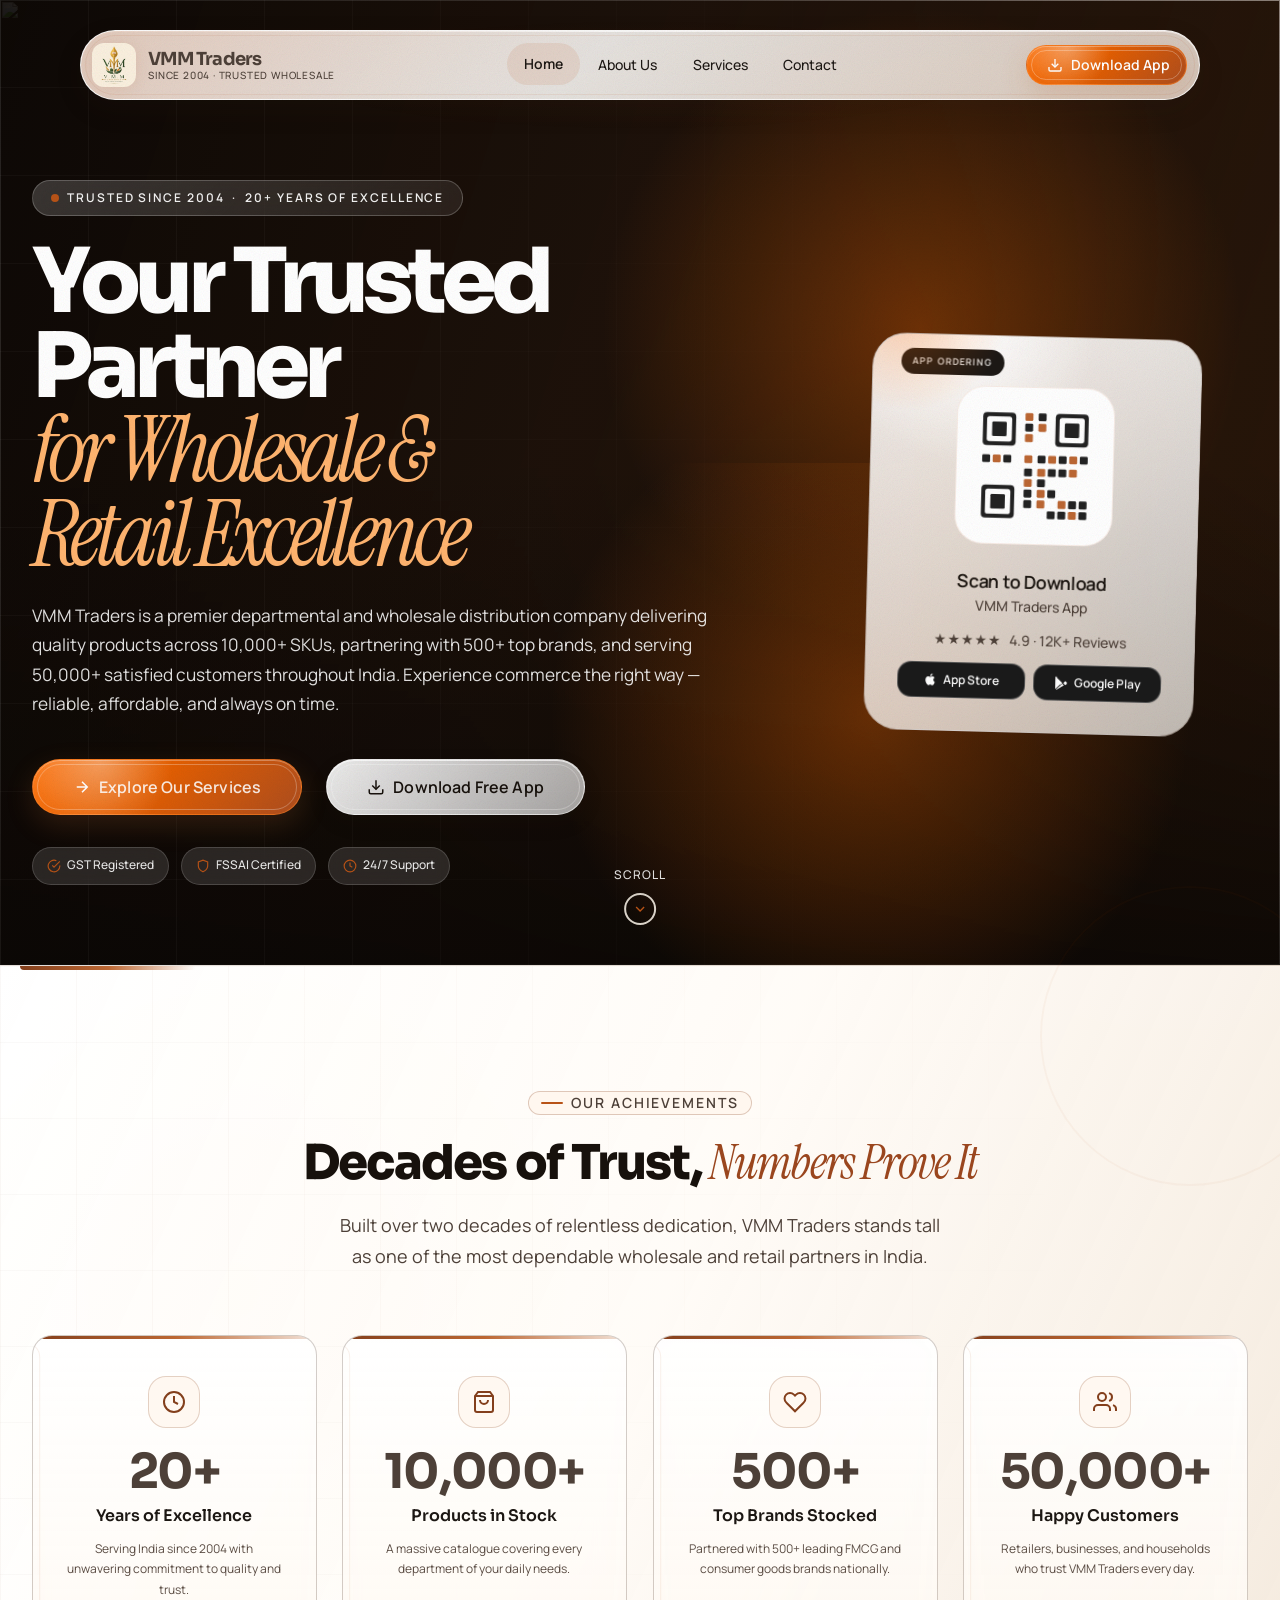
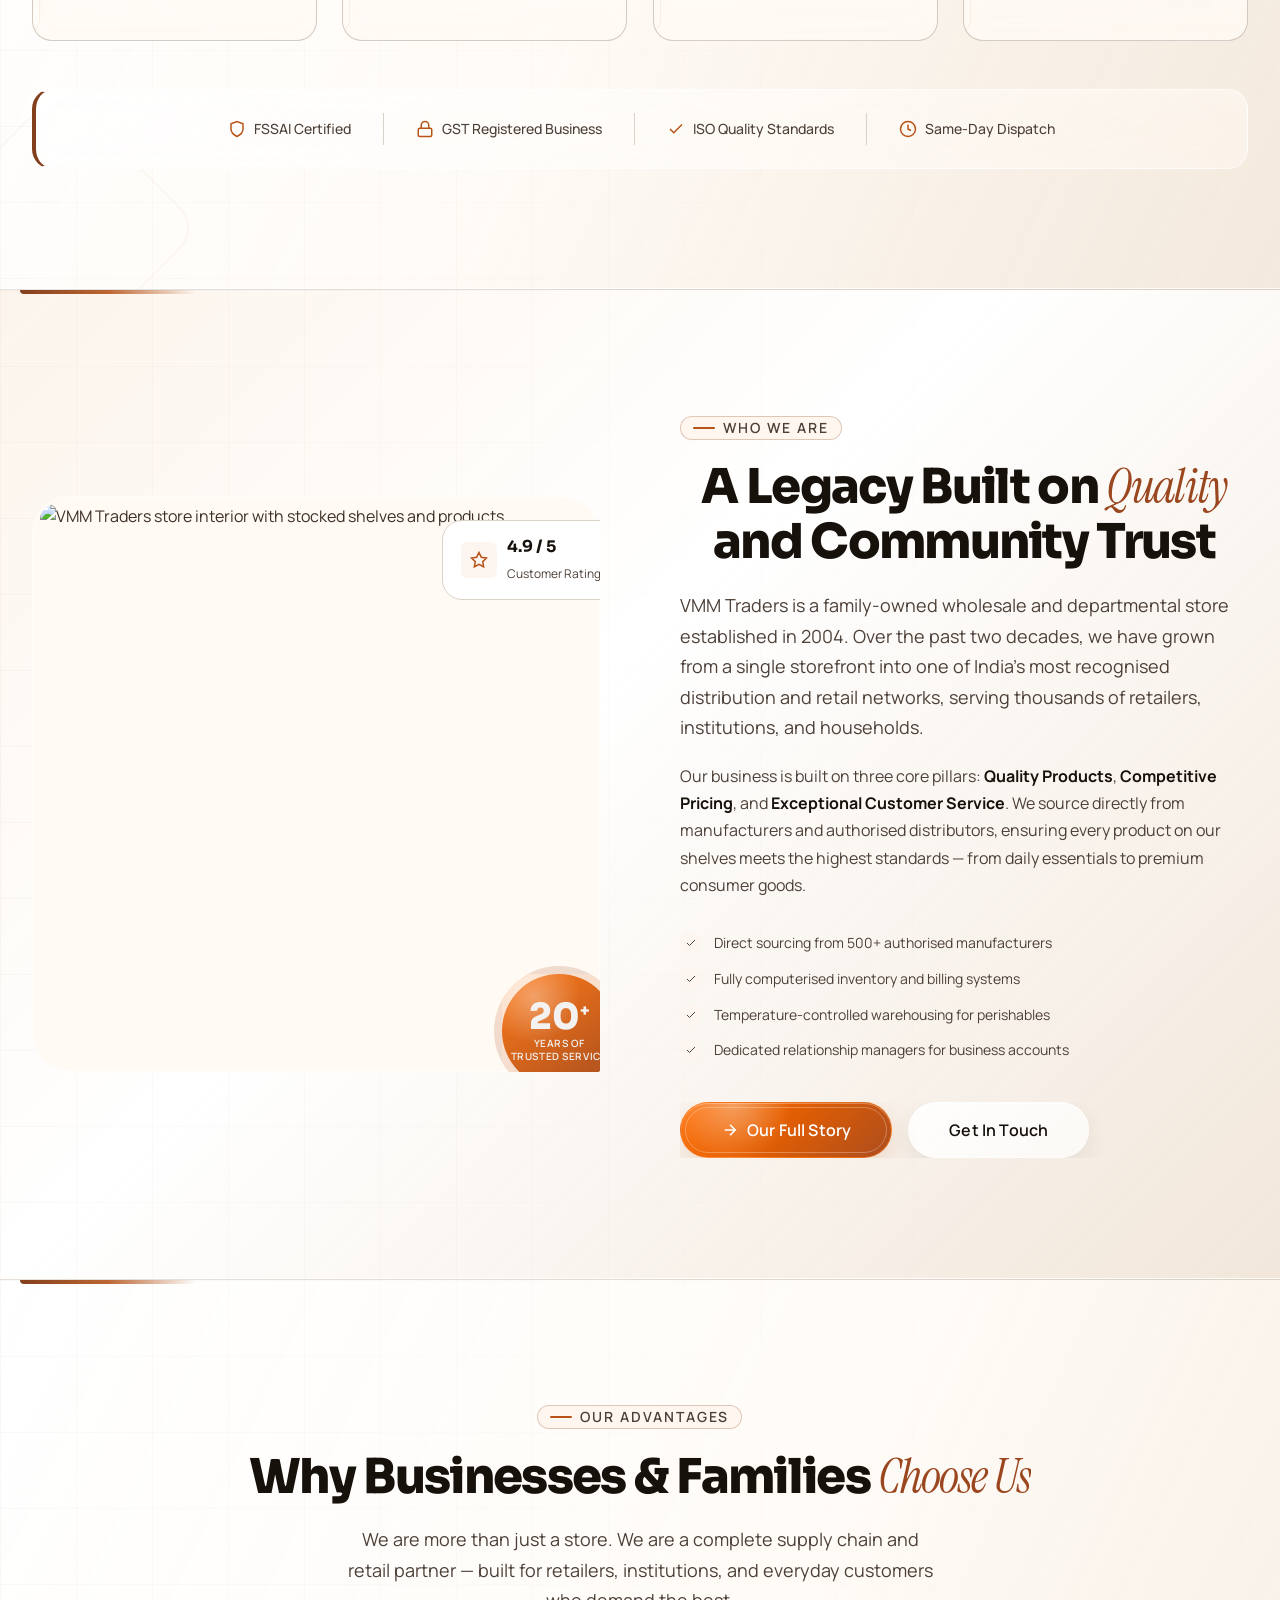
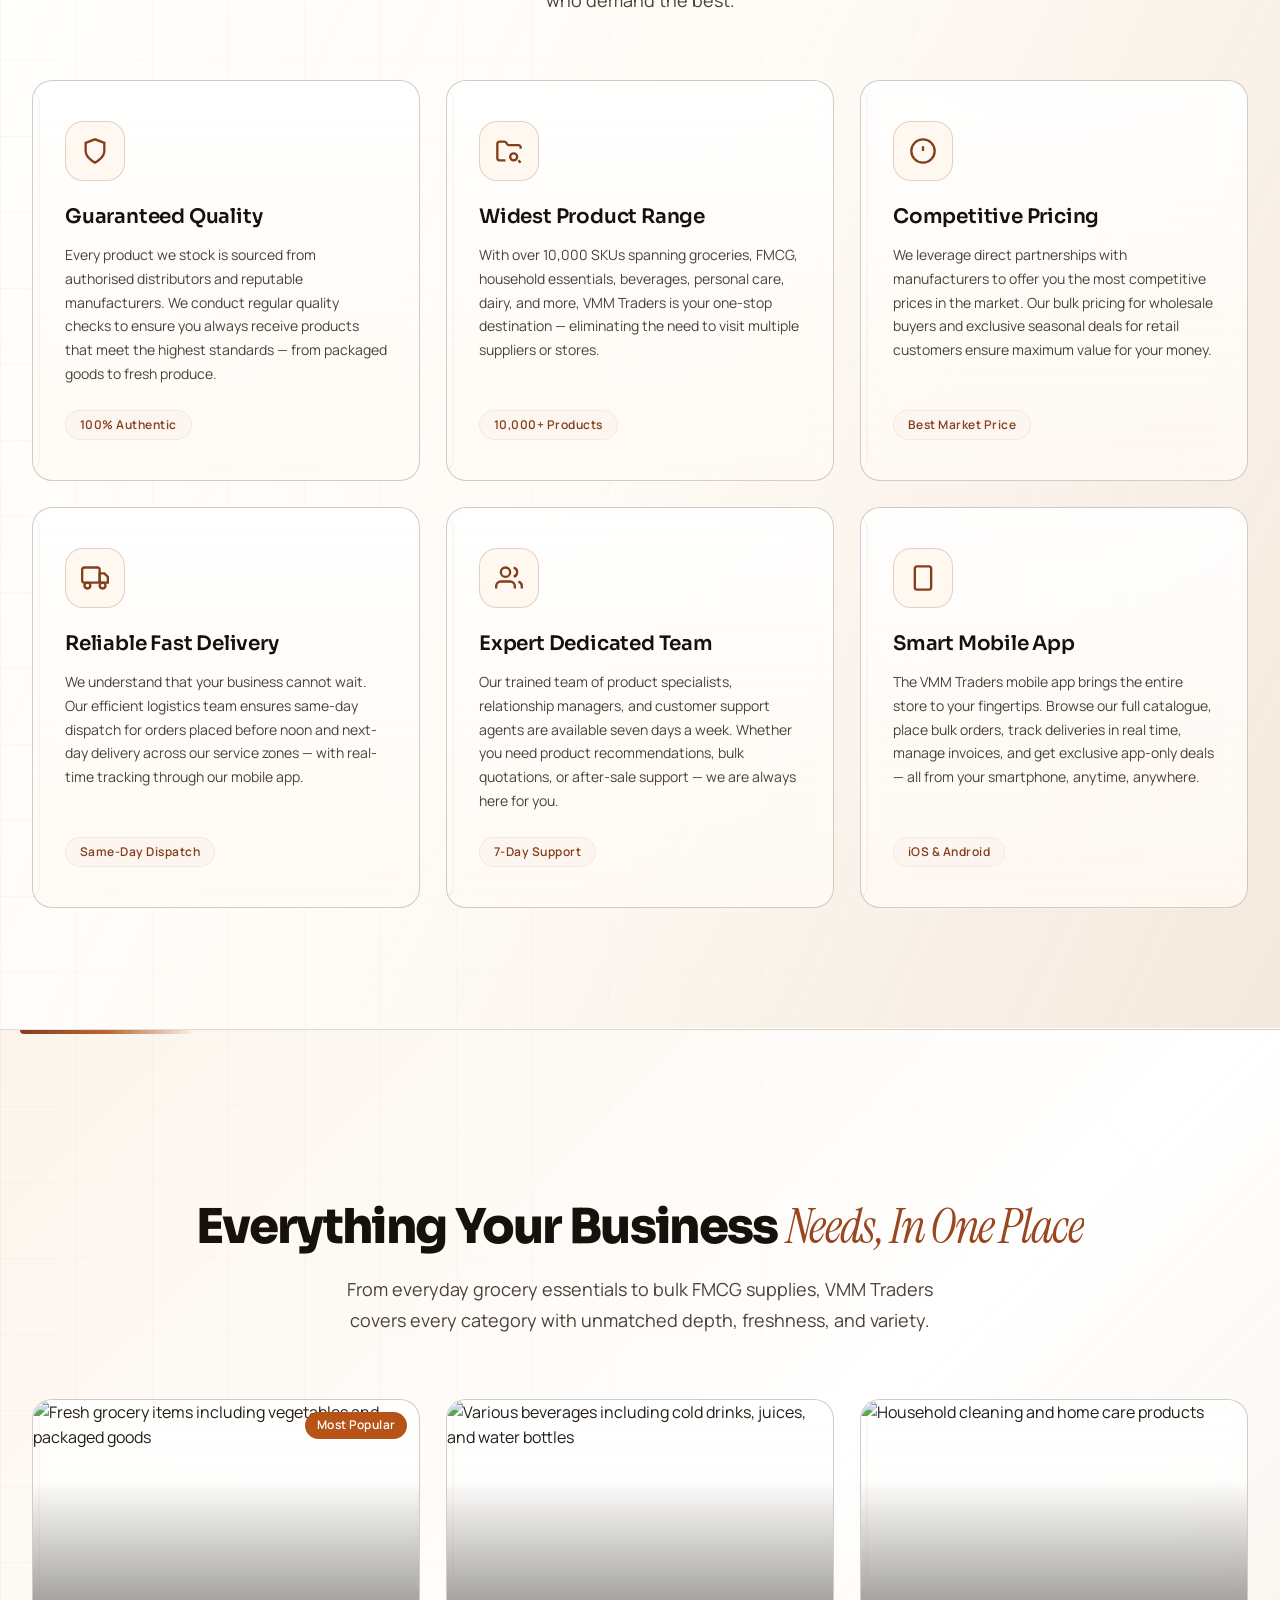
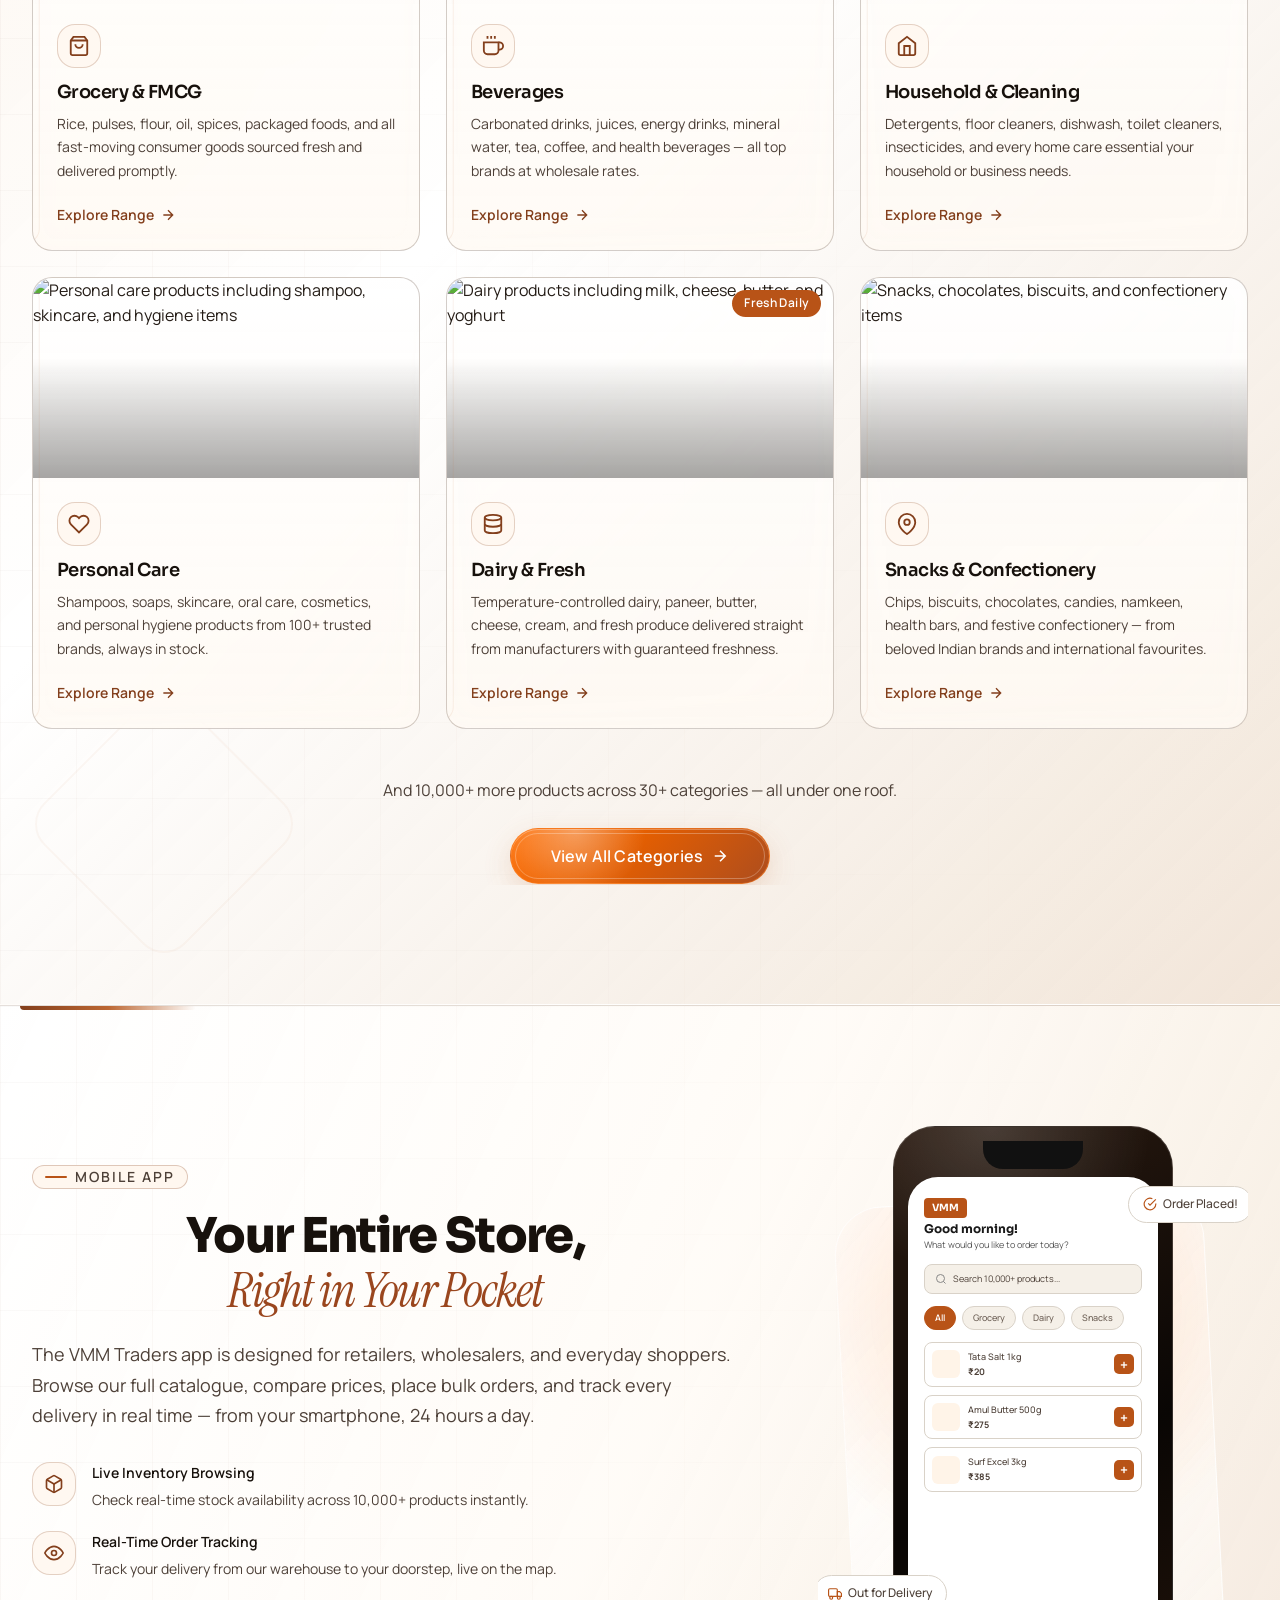
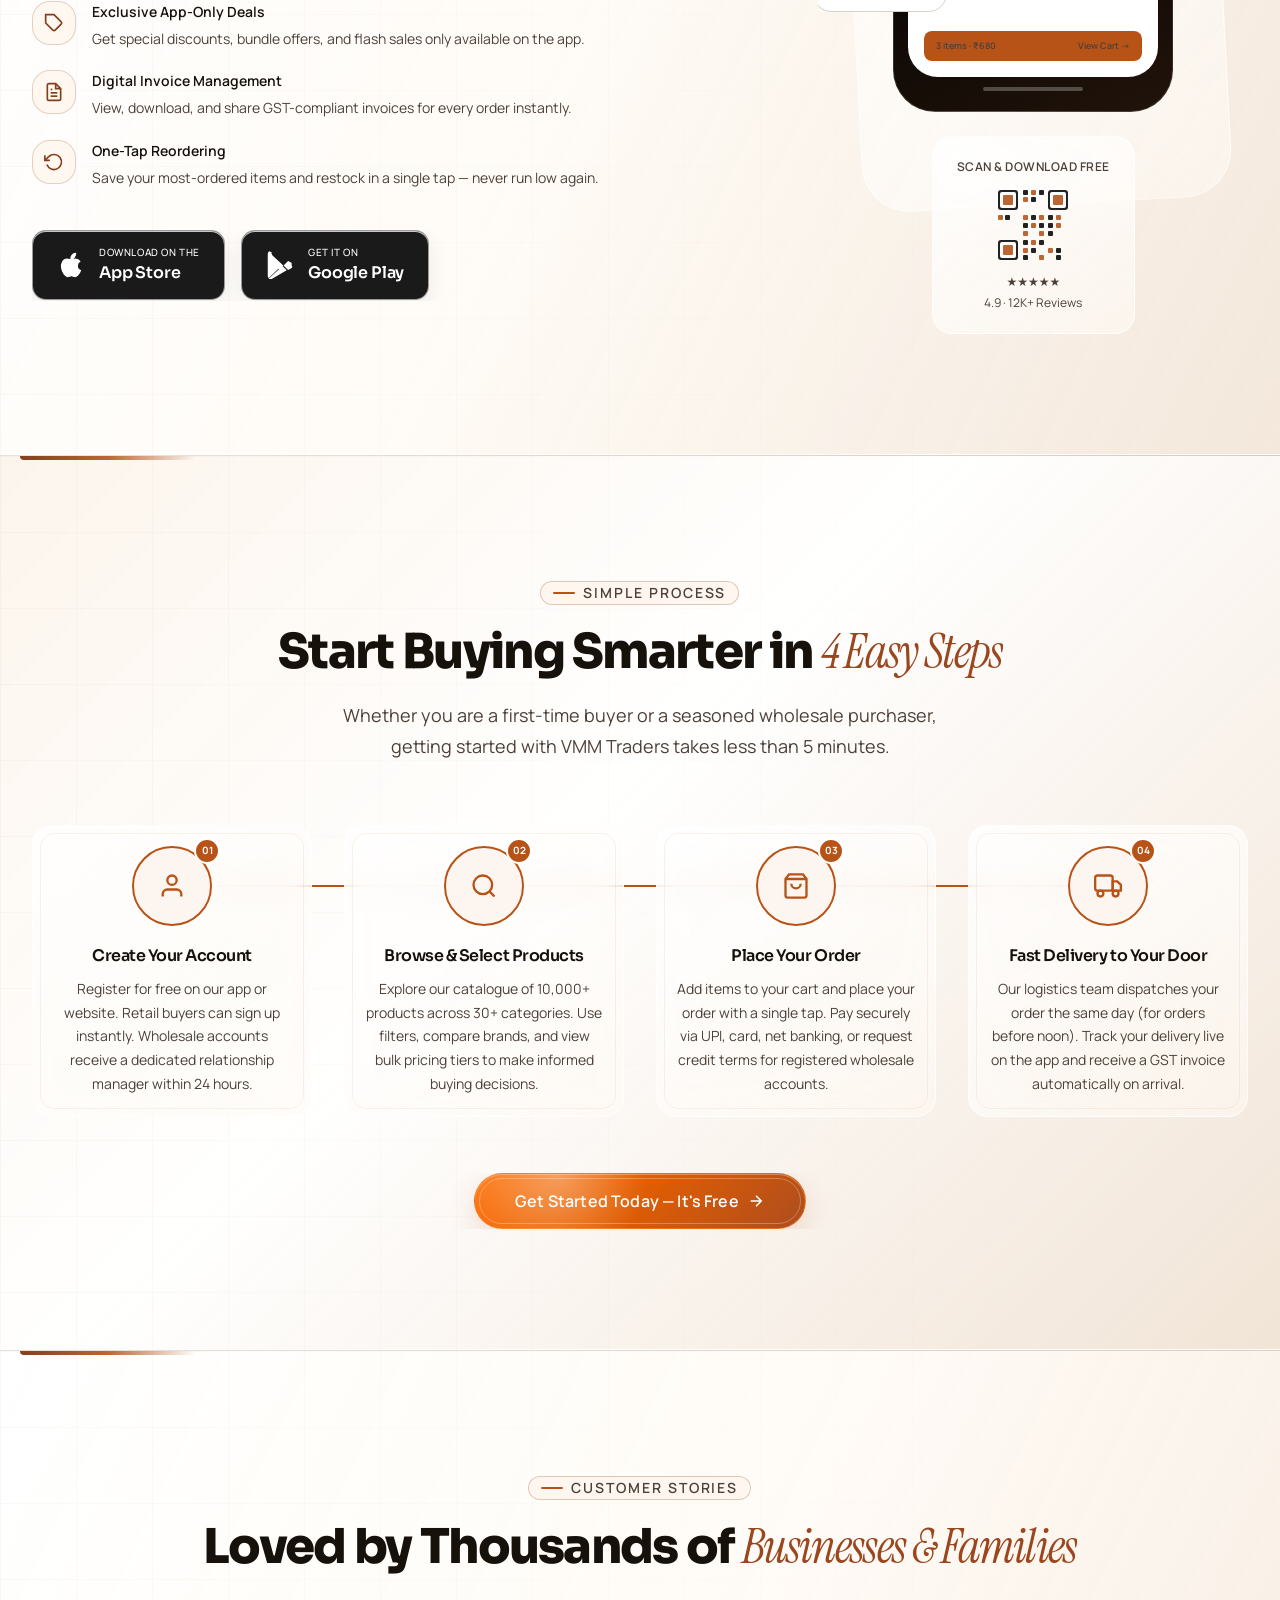
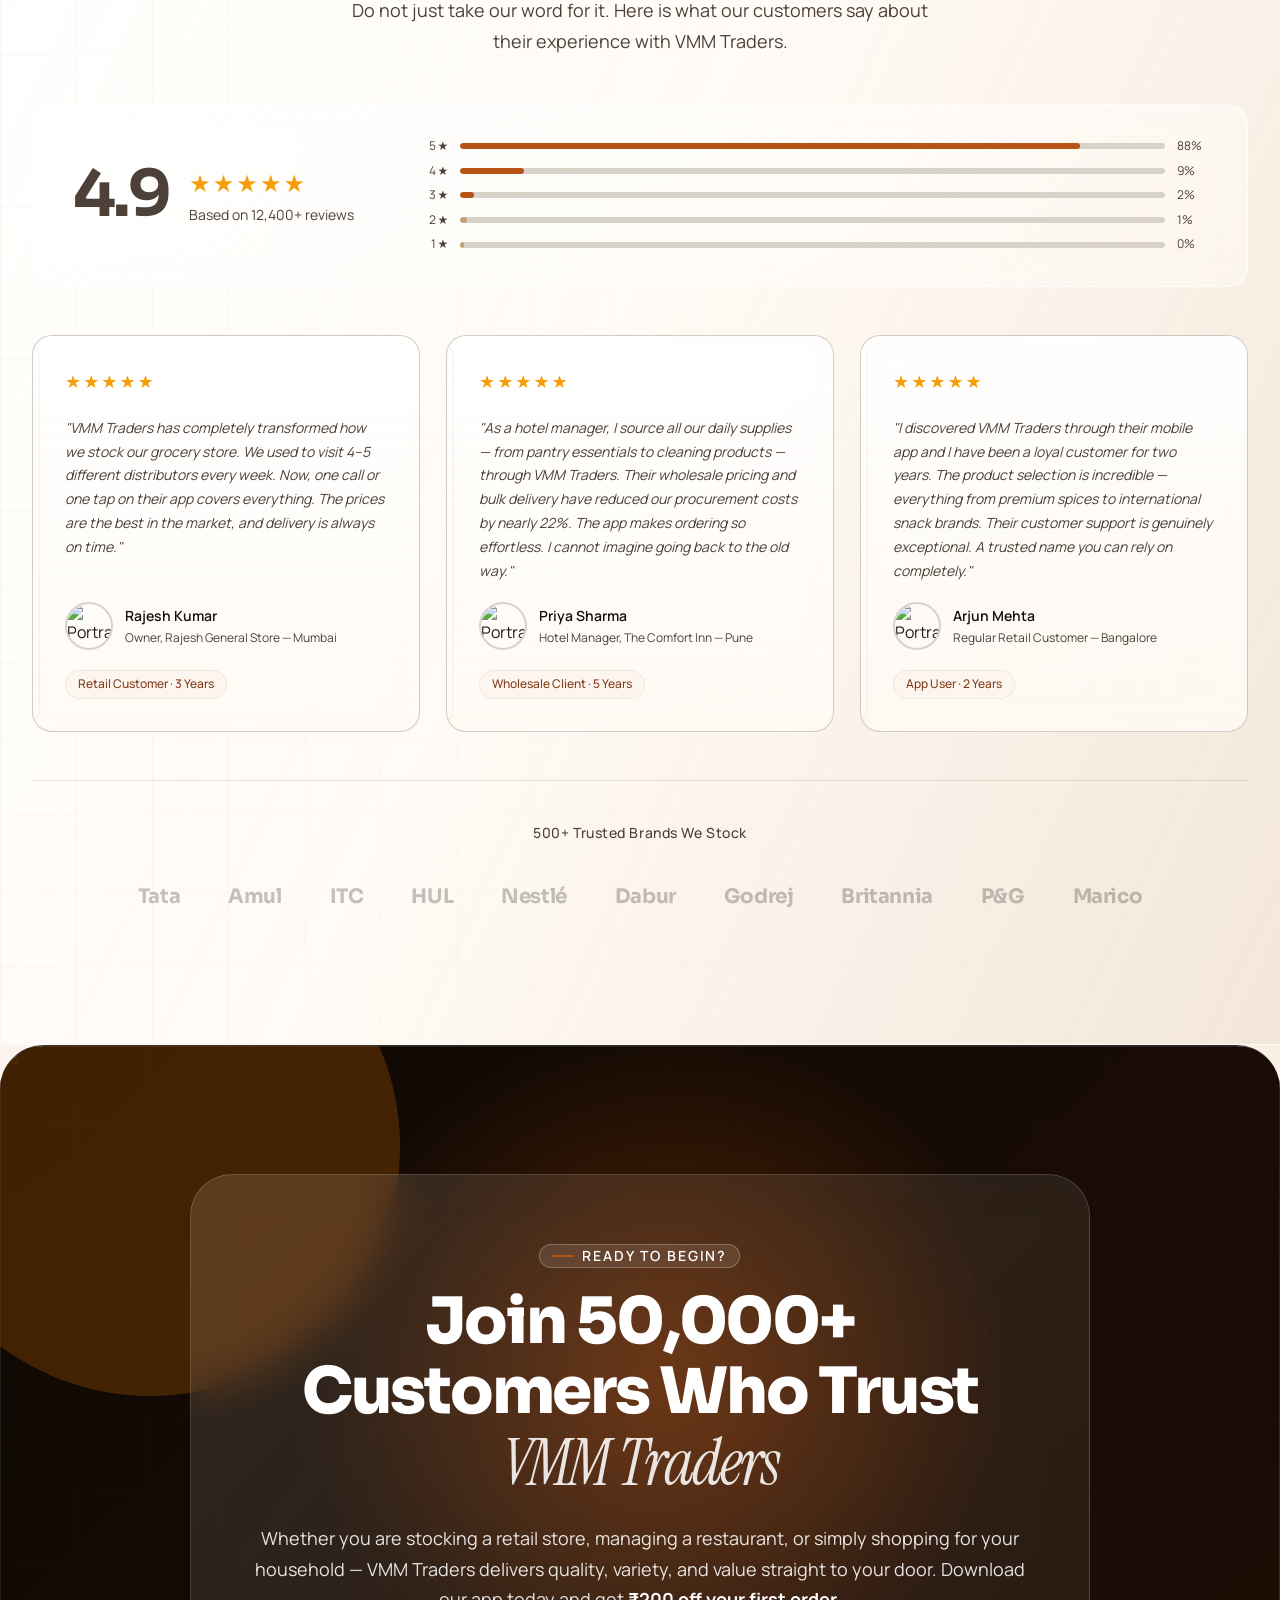
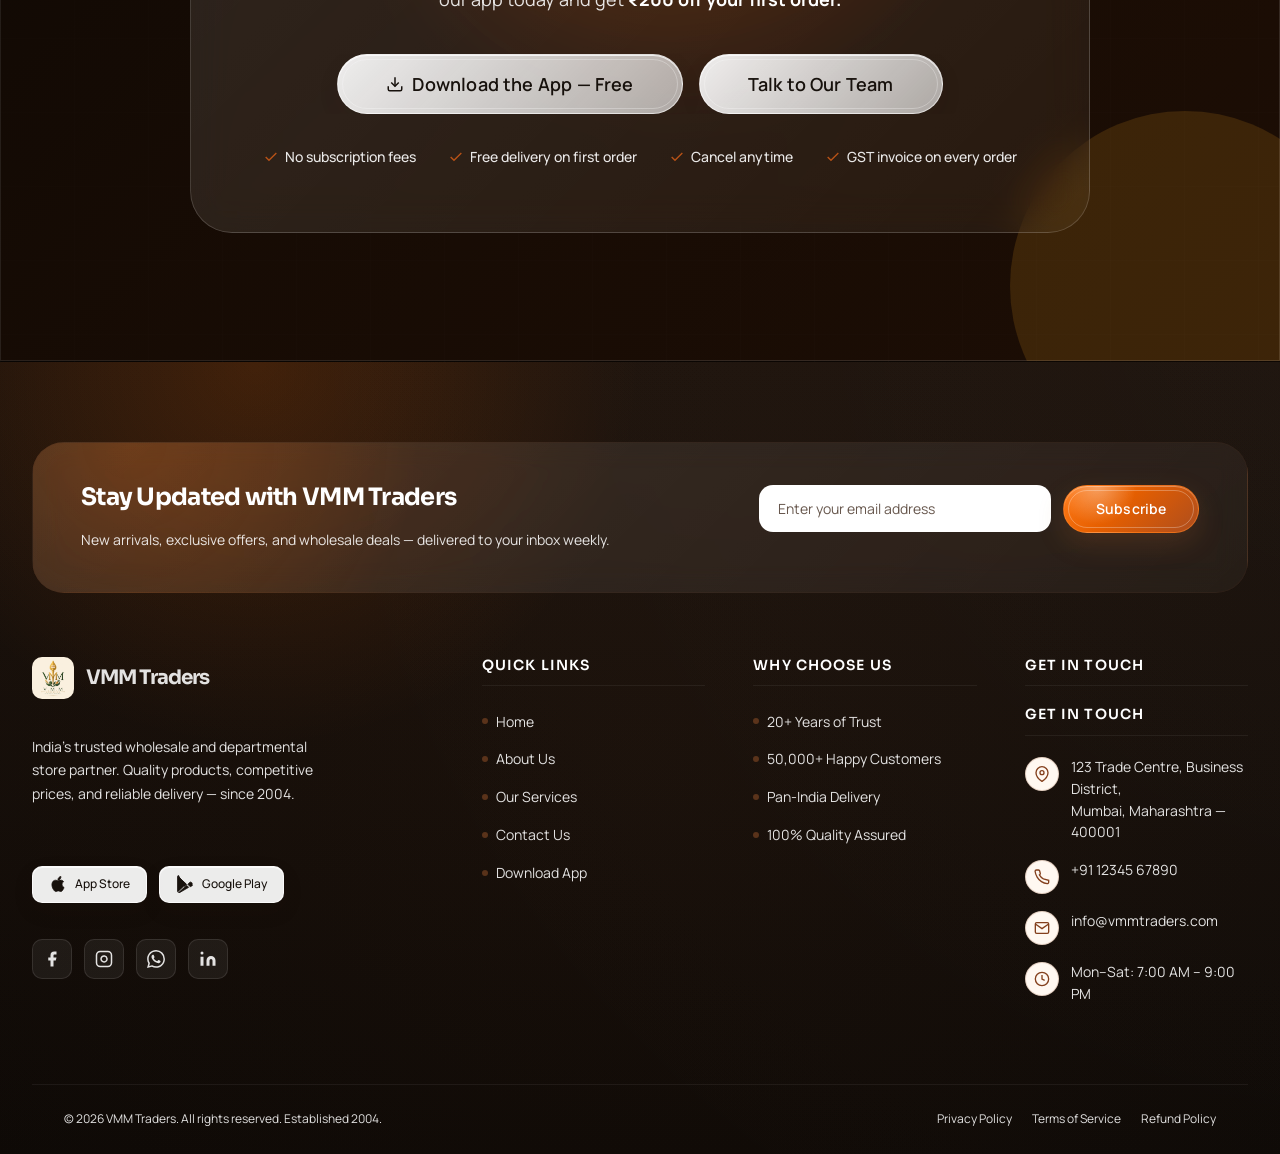
==== commit 1da16fa0: "first2 commit" ====
--- a/index.html
+++ b/index.html
@@ -87,11 +87,7 @@
       <!-- Logo -->
       <a href="index.html" class="navbar__logo" aria-label="VMM Traders — Go to homepage">
         <div class="navbar__logo-icon" aria-hidden="true">
-          <svg viewBox="0 0 44 44" fill="none" xmlns="http://www.w3.org/2000/svg">
-            <rect width="44" height="44" rx="12" fill="#BC6733"/>
-            <path d="M10 30L16 14L22 26L28 18L34 30" stroke="white" stroke-width="2.8" stroke-linecap="round" stroke-linejoin="round"/>
-            <circle cx="22" cy="11" r="3" fill="white"/>
-          </svg>
+          <img src="assets/logo/vmm-logo.png" alt="" width="44" height="44" style="border-radius:12px;object-fit:cover;">
         </div>
         <div class="navbar__logo-wordmark">
           <span class="navbar__logo-name">VMM <span>Traders</span></span>
@@ -103,7 +99,7 @@
       <nav class="navbar__nav" role="navigation" aria-label="Primary navigation">
         <a href="index.html" class="navbar__link active" aria-current="page" >Home</a>
         <a href="about.html"    class="navbar__link">About Us</a>
-        <a href="solutions.html" class="navbar__link">Solutions</a>
+        <a href="solutions.html" class="navbar__link">Services</a>
         <a href="contact.html"  class="navbar__link">Contact</a>
       </nav>
 
@@ -136,7 +132,7 @@
       </a>
       <a href="solutions.html" class="navbar__mobile-link">
         <svg viewBox="0 0 24 24" fill="none" stroke="currentColor" stroke-width="2" aria-hidden="true"><path d="M21 16V8a2 2 0 00-1-1.73l-7-4a2 2 0 00-2 0l-7 4A2 2 0 003 8v8a2 2 0 001 1.73l7 4a2 2 0 002 0l7-4A2 2 0 0021 16z"/></svg>
-        Solutions
+        Services
       </a>
       <a href="contact.html"  class="navbar__mobile-link">
         <svg viewBox="0 0 24 24" fill="none" stroke="currentColor" stroke-width="2" aria-hidden="true"><path d="M22 16.92v3a2 2 0 01-2.18 2 19.79 19.79 0 01-8.63-3.07A19.5 19.5 0 014.7 12.1a19.79 19.79 0 01-3.07-8.67A2 2 0 013.62 1.5h3a2 2 0 012 1.72 12.84 12.84 0 00.7 2.81 2 2 0 01-.45 2.11L8.09 8.91a16 16 0 006 6z"/></svg>
@@ -1390,8 +1386,8 @@
         <!-- Brand column -->
         <div class="footer__brand">
           <a href="index.html" class="footer__brand-logo" aria-label="VMM Traders — Home">
-            <div style="width:42px;height:42px;background:#BC6733;border-radius:10px;display:flex;align-items:center;justify-content:center;flex-shrink:0;">
-              <svg viewBox="0 0 44 44" fill="none" width="28" height="28"><path d="M10 30L16 14L22 26L28 18L34 30" stroke="white" stroke-width="2.8" stroke-linecap="round" stroke-linejoin="round"/></svg>
+            <div style="width:42px;height:42px;border-radius:10px;display:flex;align-items:center;justify-content:center;flex-shrink:0;">
+              <img src="assets/logo/vmm-logo.png" alt="" width="42" height="42" style="border-radius:10px;object-fit:cover;">
             </div>
             <span class="footer__brand-name">VMM <span>Traders</span></span>
           </a>
@@ -1437,18 +1433,20 @@
           </ul>
         </div>
 
-        <!-- Categories -->
+        <!-- Why Choose Us -->
         <div>
-          <h3 class="footer__col-title">Categories</h3>
+          <h3 class="footer__col-title">Why Choose Us</h3>
           <ul class="footer__links">
-            <li><a href="solutions.html" class="footer__link">Grocery &amp; FMCG</a></li>
-            <li><a href="solutions.html" class="footer__link">Beverages</a></li>
-            <li><a href="solutions.html" class="footer__link">Household &amp; Cleaning</a></li>
-            <li><a href="solutions.html" class="footer__link">Personal Care</a></li>
-            <li><a href="solutions.html" class="footer__link">Dairy &amp; Fresh</a></li>
-            <li><a href="solutions.html" class="footer__link">Snacks &amp; Confectionery</a></li>
+            <li><span class="footer__link">20+ Years of Trust</span></li>
+            <li><span class="footer__link">50,000+ Happy Customers</span></li>
+            <li><span class="footer__link">Pan-India Delivery</span></li>
+            <li><span class="footer__link">100% Quality Assured</span></li>
           </ul>
         </div>
+
+        <!-- Contact -->
+        <div>
+          <h3 class="footer__col-title">Get In Touch</h3>
 
         <!-- Contact -->
         <div>
--- a/css/global.css
+++ b/css/global.css
@@ -305,6 +305,7 @@
   text-rendering: optimizeLegibility;
   -webkit-font-smoothing: antialiased;
   -moz-osx-font-smoothing: grayscale;
+  overflow-x: hidden;
 }
 
 body {
@@ -576,6 +577,7 @@
   text-transform: uppercase;
   color: var(--clr-orange);
   margin-bottom: var(--sp-5);
+  padding-inline: var(--sp-3);
 }
 
 .label::before {
@@ -597,6 +599,9 @@
   letter-spacing: -0.03em;
   line-height: 1.15;
   margin-bottom: var(--sp-5);
+  text-align: center;
+  width: fit-content;
+  margin-inline: auto;
 }
 
 .highlight {
@@ -610,6 +615,12 @@
   -webkit-background-clip: text;
   -webkit-text-fill-color: transparent;
   background-clip: text;
+}
+
+.section-title.reveal.revealed {
+  width: fit-content;
+  margin-inline: auto;
+  text-align: center;
 }
 
 /* Section Subtitle */
@@ -1388,8 +1399,8 @@
   justify-content: center;
   align-items: flex-end;
   gap: 5px;
-  width: 40px;
-  height: 40px;
+  width: 44px;
+  height: 44px;
   cursor: pointer;
   border: none;
   background: transparent;
--- a/css/home.css
+++ b/css/home.css
@@ -129,6 +129,7 @@
 /* Visual */
 .about-preview__visual {
   position: relative;
+  overflow: hidden;
 }
 
 .about-preview__img-wrap {
@@ -2101,10 +2102,8 @@
 
 .hero__headline-highlight {
   font-family: var(--font-display);
-  font-size: 0.88em;
   font-style: italic;
   font-weight: 400;
-  letter-spacing: -0.035em;
   background: linear-gradient(90deg, #fff 0%, #ffb46f 36%, #ff6a00 68%, #fff2e5 100%);
   background-size: 180% auto;
   -webkit-background-clip: text;
@@ -2166,7 +2165,7 @@
 
 .section {
   position: relative;
-  padding-block: clamp(5.5rem, 9vw, 9.5rem);
+  padding-block: var(--section-py, clamp(5.5rem, 9vw, 9.5rem));
 }
 
 .section-title,
--- a/css/responsive.css
+++ b/css/responsive.css
@@ -336,8 +336,8 @@
   }
 
   .navbar__toggle {
-    width: 36px;
-    height: 36px;
+    width: 44px;
+    height: 44px;
   }
 
   .btn-xl  { padding: 0.9375rem 1.75rem; font-size: var(--text-sm); }
@@ -345,13 +345,13 @@
   .btn-full-xs { width: 100%; }
 
   .footer__socials { gap: var(--sp-2); }
-  .footer__social  { width: 36px; height: 36px; }
+  .footer__social  { width: 44px; height: 44px; }
 
   .scroll-to-top {
     bottom: var(--sp-5);
     right: var(--sp-5);
-    width: 42px;
-    height: 42px;
+    width: 44px;
+    height: 44px;
   }
 
   .card-body { padding: var(--sp-5); }
@@ -372,11 +372,13 @@
 /* Trust-stats: 4 columns on laptop before tablet collapse */
 @media (max-width: 1199px) {
   .trust-stats__grid { grid-template-columns: repeat(4, 1fr); }
+  .trust-stats__grid > :last-child { grid-column: span 2; justify-self: center; }
 }
 
 @media (max-width: 1023px) {
   .story__grid             { grid-template-columns: 1fr; gap: var(--sp-12); }
   .story__visual           { max-width: 600px; margin-inline: auto; }
+  .story__img              { height: 380px; }
 
   .mission-vision__grid    { grid-template-columns: 1fr; }
 
@@ -385,6 +387,7 @@
   .serve__block            { flex-direction: column; gap: var(--sp-8); }
   .serve__block--reverse   { flex-direction: column; }
   .serve__block-visual     { width: 100%; max-width: 600px; margin-inline: auto; }
+  .serve__img              { height: 300px; }
 
   .trust-stats__grid       { grid-template-columns: repeat(3, 1fr); }
 
@@ -401,6 +404,7 @@
   }
   .journey__track-inner {
     flex-direction: column;
+    justify-content: flex-start;
     width: 100%;
     min-width: 0;
     gap: var(--sp-6);
@@ -437,7 +441,7 @@
 @media (max-width: 767px) {
   .story__grid             { gap: var(--sp-8); }
   .story__img              { height: 320px; }
-  .story__exp-badge        { width: 100px; height: 100px; bottom: -20px; right: -10px; }
+  .story__exp-badge        { width: 100px; height: 100px; bottom: 12px; right: 12px; }
   .story__exp-num          { font-size: var(--text-2xl); }
   .story__quote            { padding: var(--sp-6); }
   .story__quote-mark       { display: none; }
@@ -469,7 +473,7 @@
 
   .story__grid             { gap: var(--sp-6); }
   .story__img              { height: 220px; }
-  .story__exp-badge        { width: 72px; height: 72px; bottom: -12px; right: -4px; }
+  .story__exp-badge        { width: 72px; height: 72px; bottom: 8px; right: 8px; }
   .story__exp-num          { font-size: var(--text-lg); }
   .story__exp-text         { display: none; }
 
@@ -1285,9 +1289,9 @@
     top: 50%;
     right: 0.55rem;
     z-index: 3;
-    flex: 0 0 42px;
-    width: 42px;
-    height: 42px;
+    flex: 0 0 44px;
+    width: 44px;
+    height: 44px;
     align-items: center;
     justify-content: center;
     transform: translateY(-50%);
@@ -1994,6 +1998,14 @@
   color: #4d4038 !important;
   -webkit-text-fill-color: #4d4038 !important;
 }
+.story__exp-badge>span{
+  -webkit-text-fill-color: #f3f2f1 !important;
+  color: white
+}
+.about-preview__exp-badge>span{
+   -webkit-text-fill-color: #f3f2f1 !important;
+  color: white
+}
 
 :is(main, .section) a:not(.btn):not(.navbar__cta):not(.sol-cta__btn):not(.contact-app-cta__btn):not(.app-store-btn):not(.sol-card__cta) {
   color: #833f1c !important;
@@ -2002,9 +2014,10 @@
 
 :is(.section-title .highlight, .hero__headline-highlight, .about-cta__highlight, .sol-cta__heading-highlight, .contact-app-cta__highlight) {
   background: none !important;
-  color: #9a461e !important;
+  color: #cdaa9a !important;
   -webkit-text-fill-color: #9a461e !important;
 }
+
 
 :is(
   .hero,
@@ -2356,13 +2369,24 @@
   -webkit-text-fill-color: var(--clr-orange) !important;
 }
 
-/* Ensure overridden orange white buttons keep white text */
+/* Ensure overridden about-cta white buttons */
 .about-cta__actions .btn-white {
+  color: #1c1713 !important;
+  -webkit-text-fill-color: #1c1713 !important;
+  background: rgba(255,255,255,0.92) !important;
+}
+.about-cta__actions .btn-white:hover {
   color: #ffffff !important;
   -webkit-text-fill-color: #ffffff !important;
-}
-.about-cta__actions .btn-white :is(span, svg) {
+  background: var(--clr-orange) !important;
+  border-color: var(--clr-orange) !important;
+}
+.about-cta__actions .btn-white:hover :is(span, svg) {
   color: #ffffff !important;
   -webkit-text-fill-color: #ffffff !important;
+}
+.about-cta__actions .btn-white :is(span, svg) {
+  color: #1c1713 !important;
+  -webkit-text-fill-color: #1c1713 !important;
   stroke: currentColor !important;
 }
